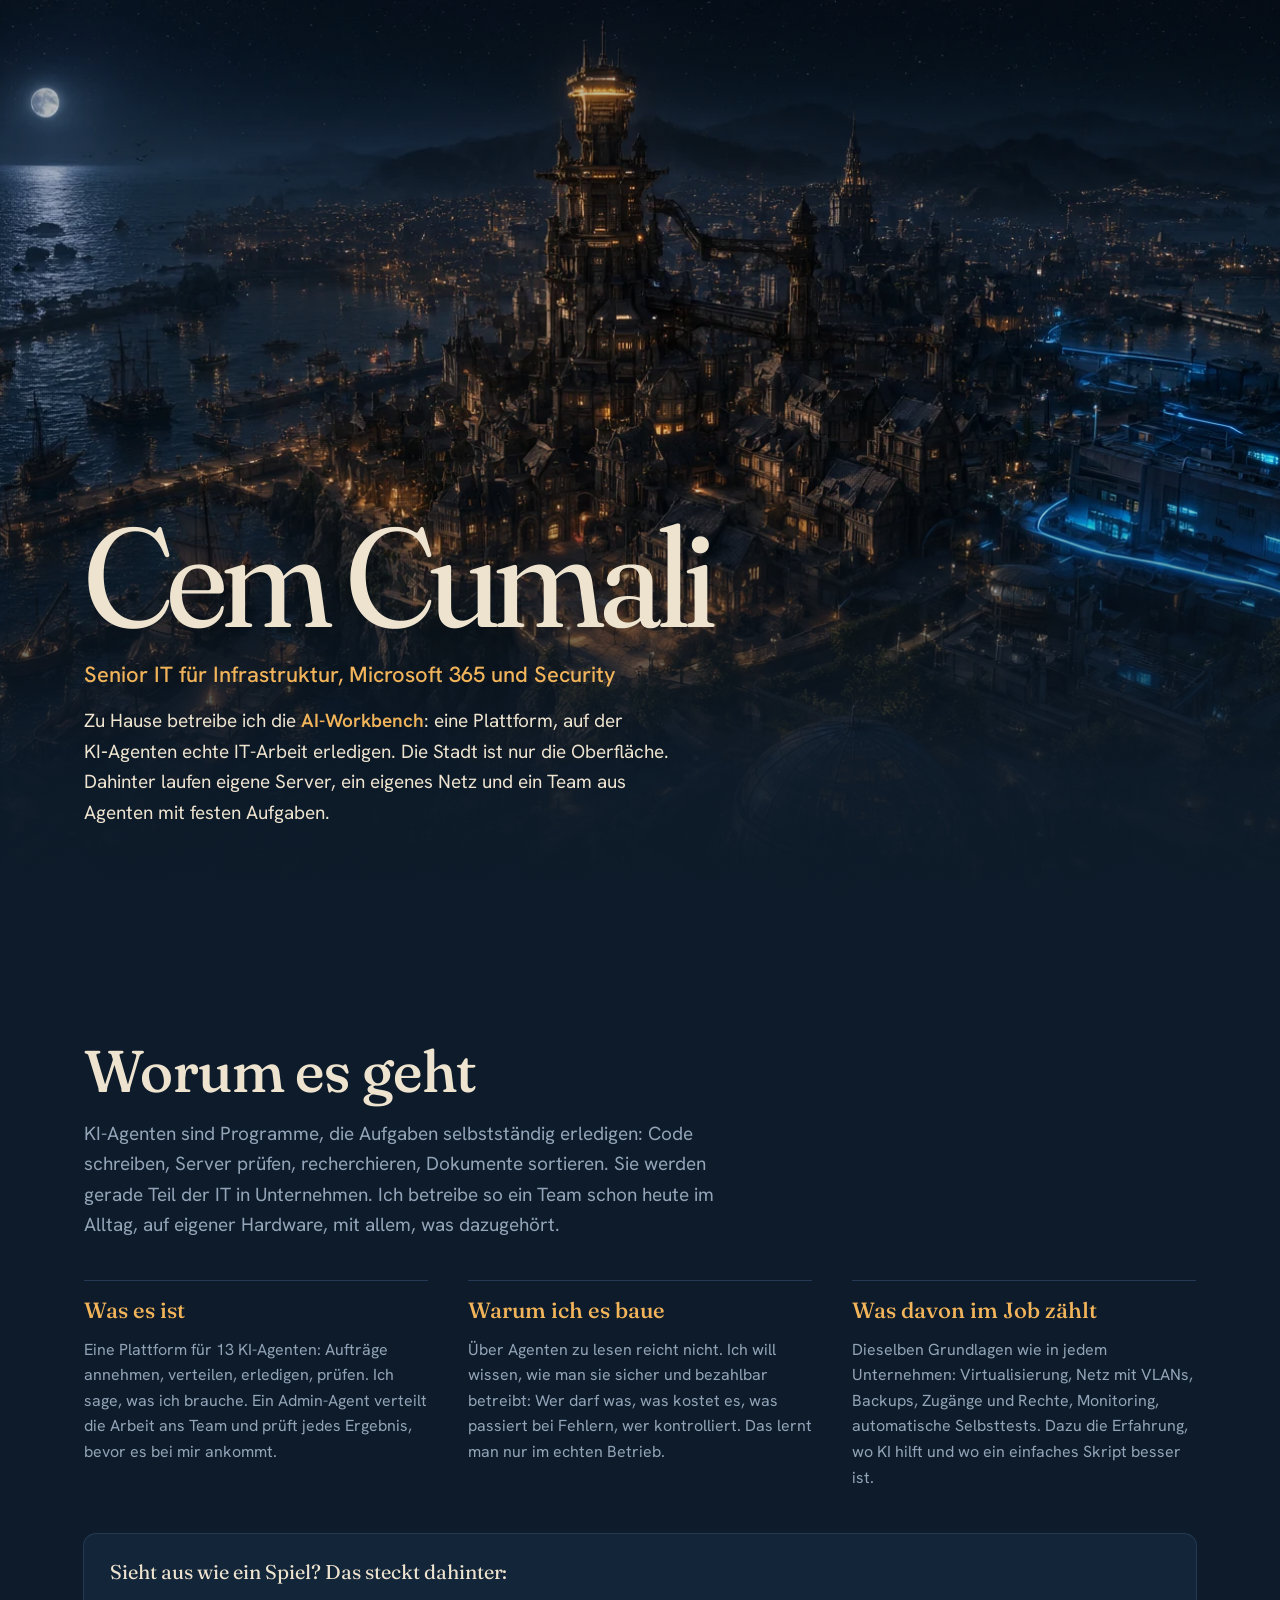
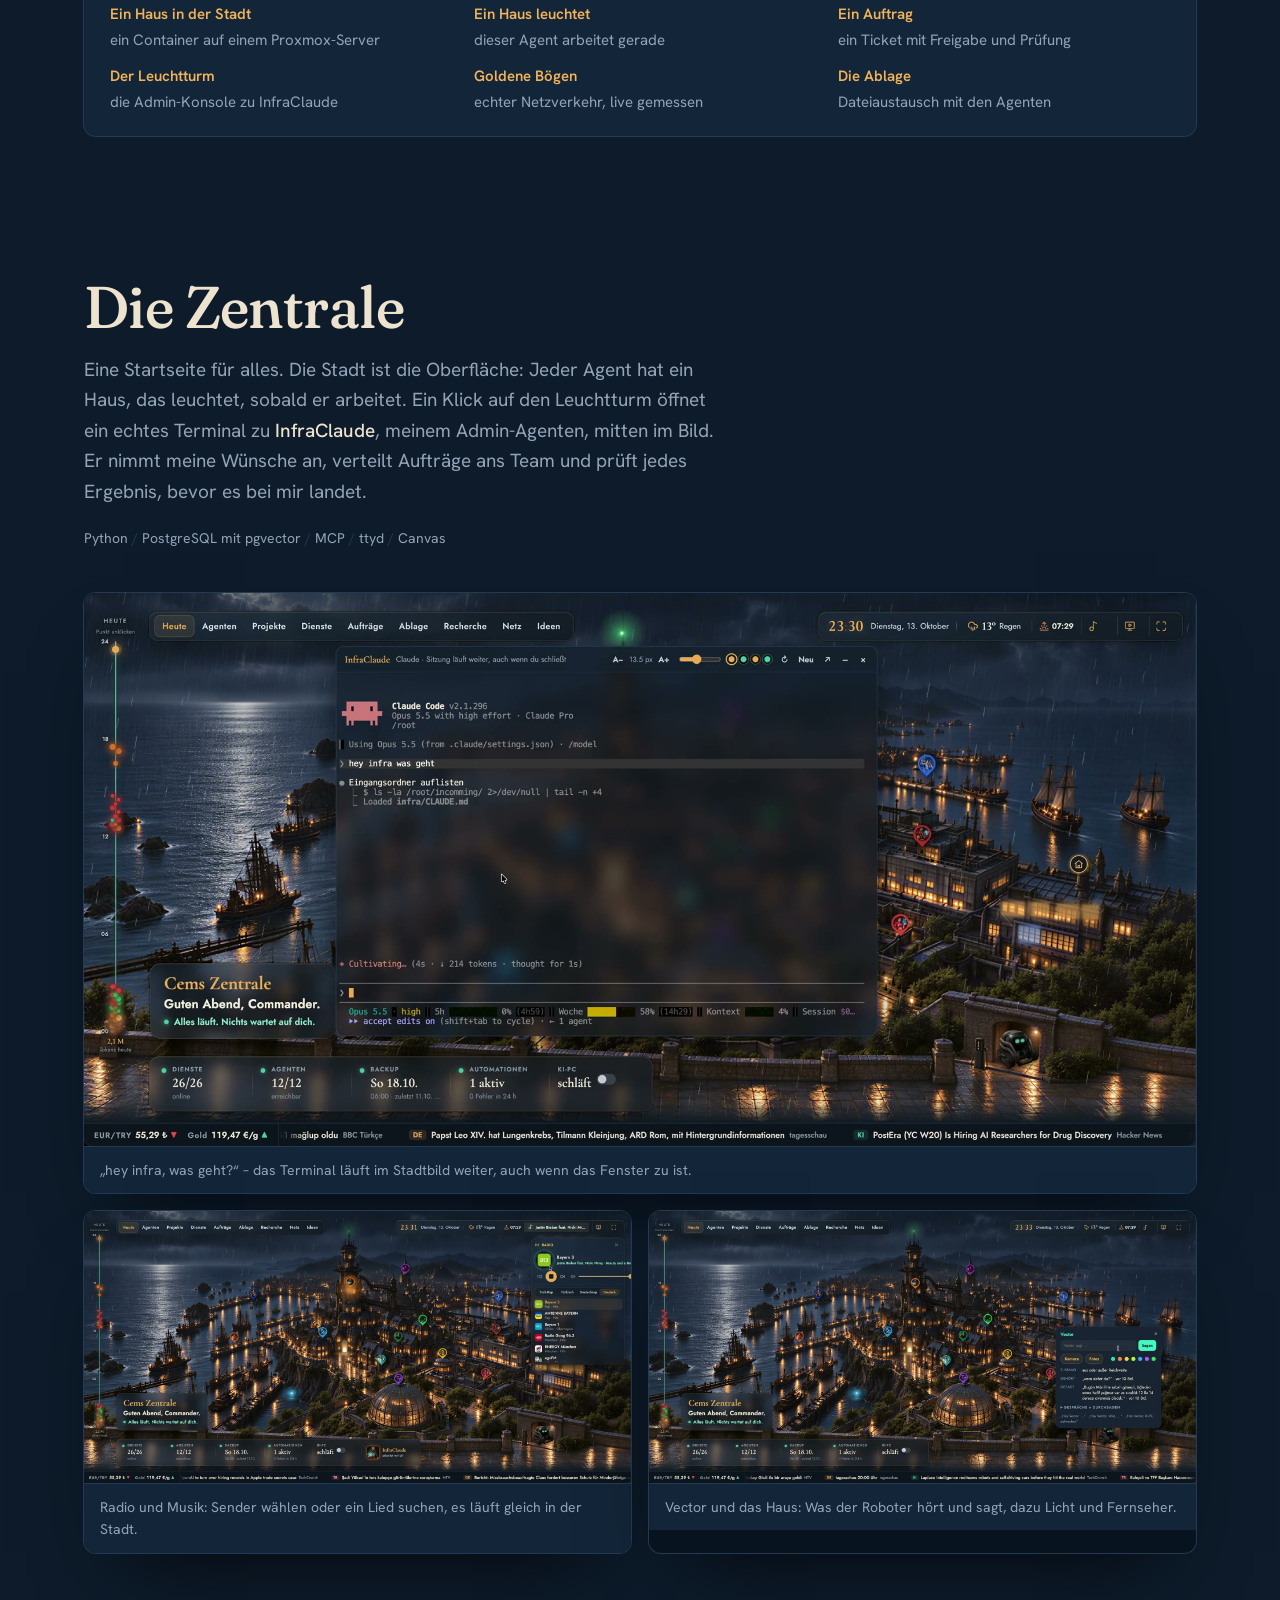
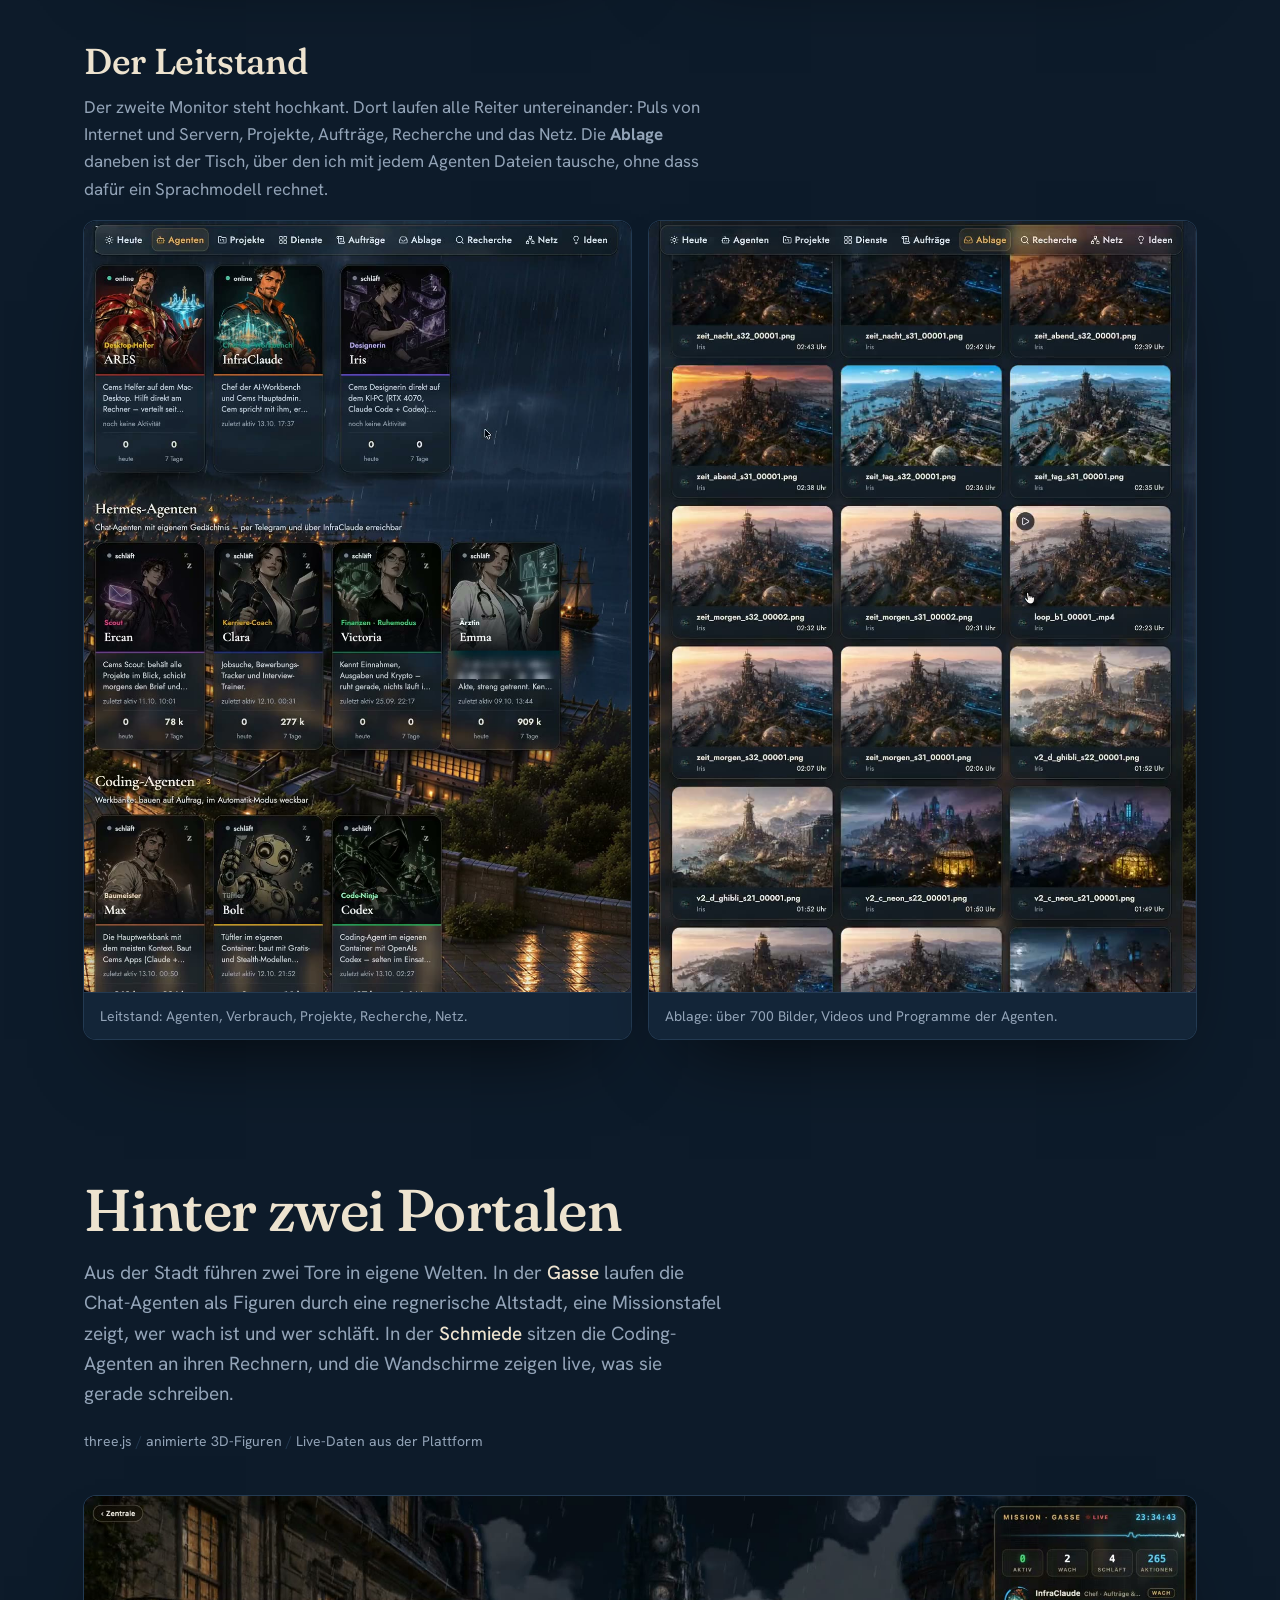
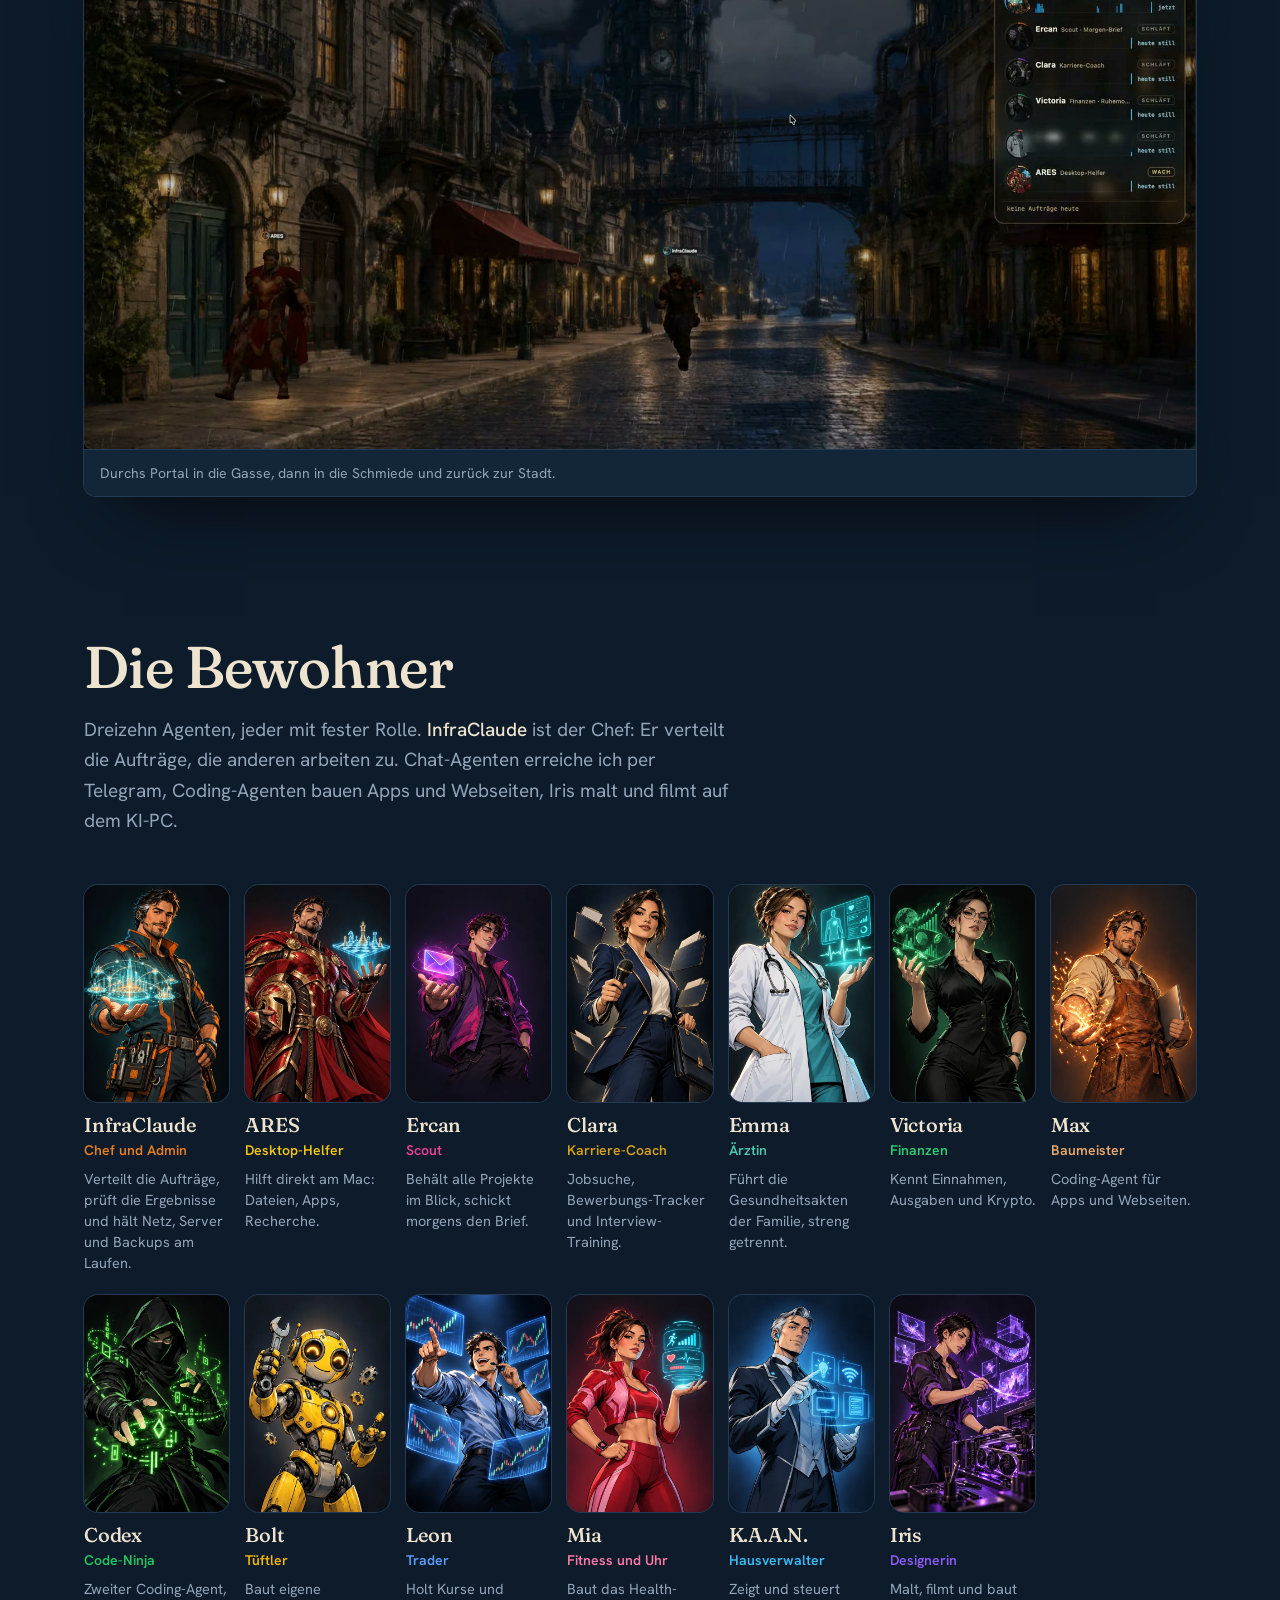
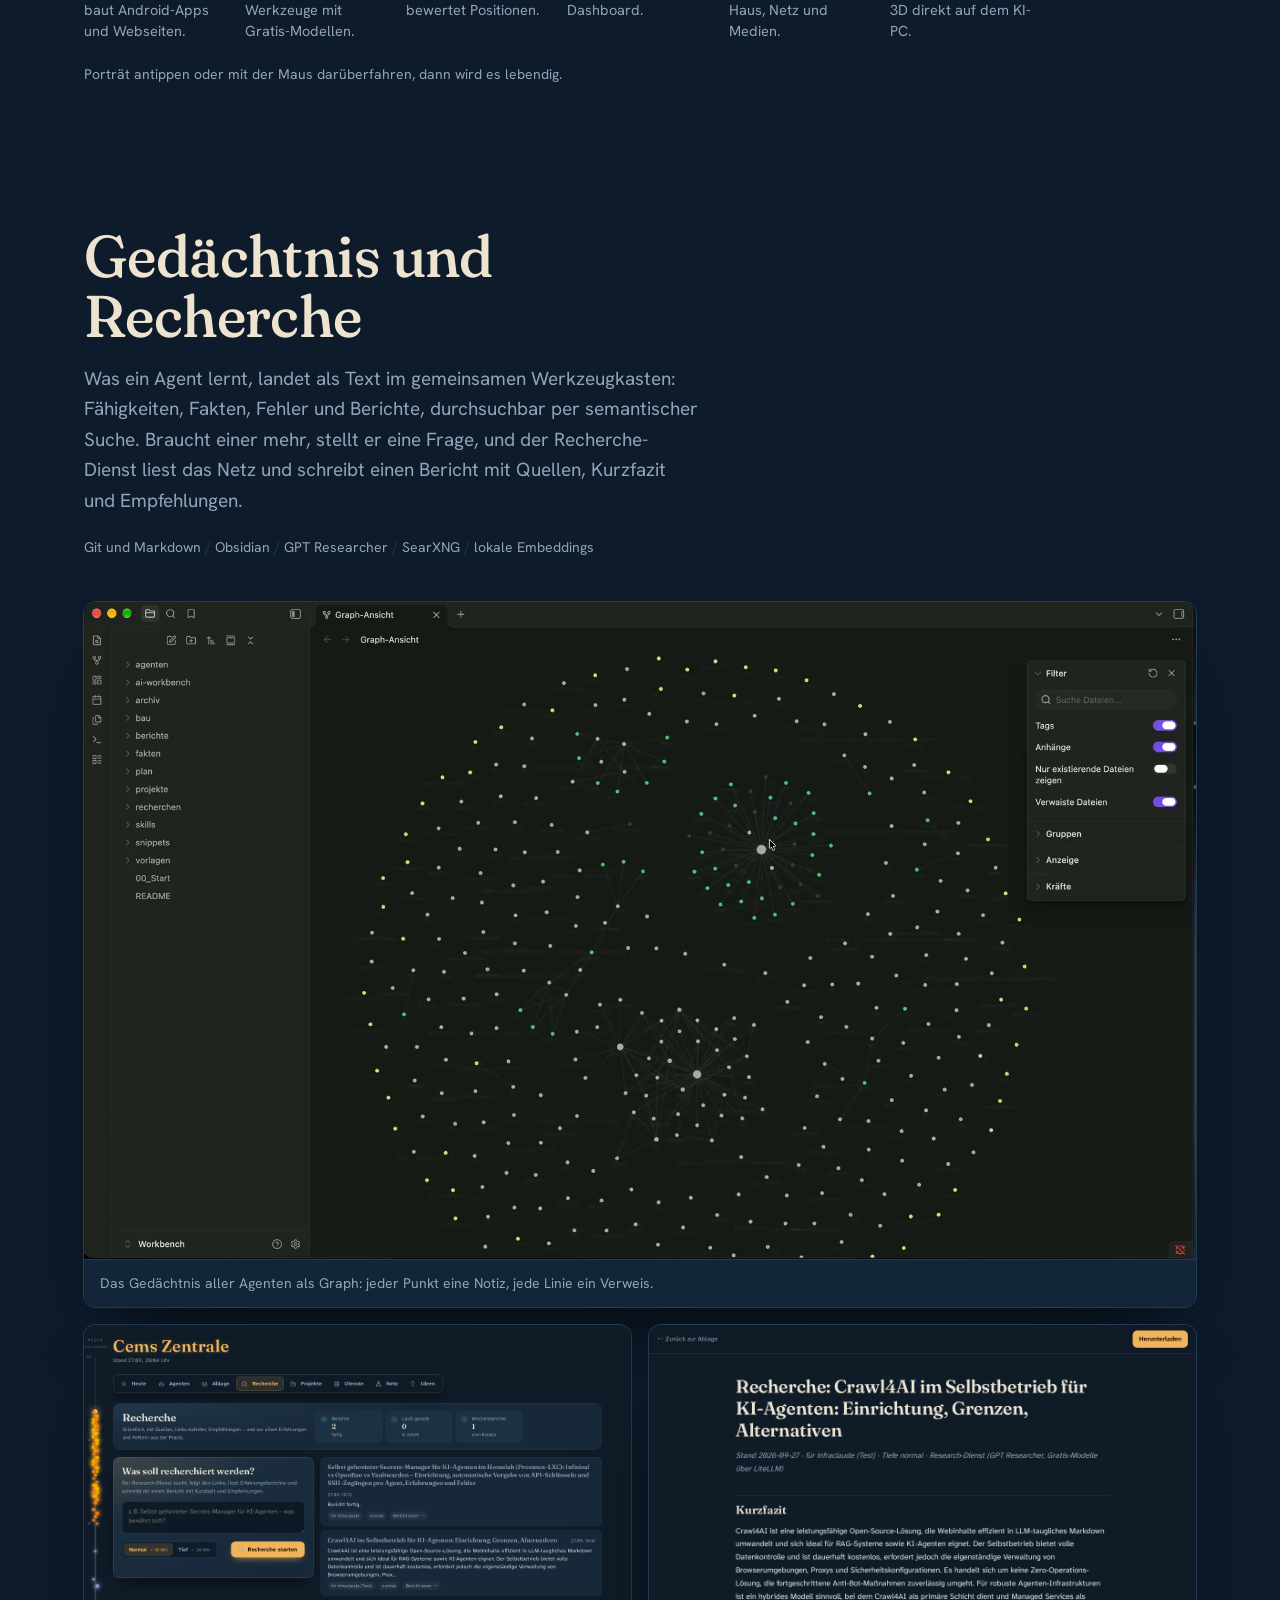
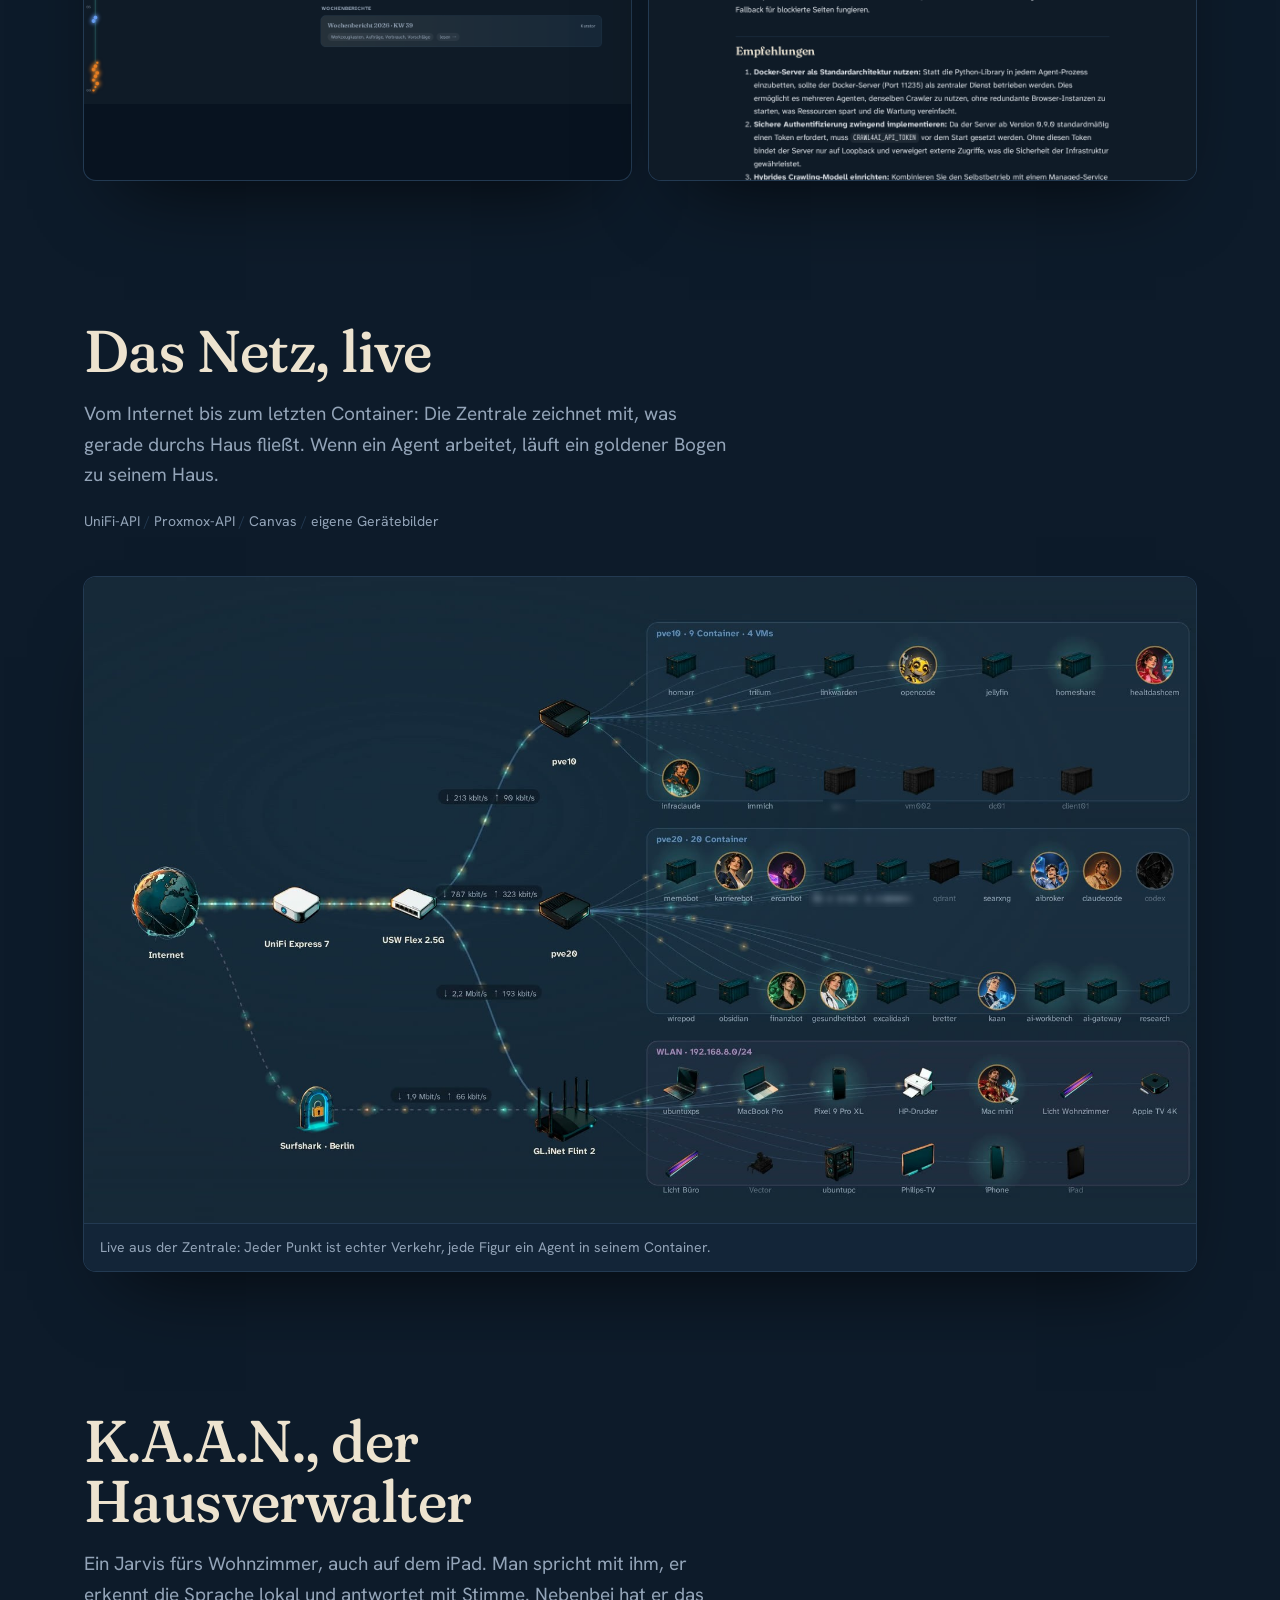
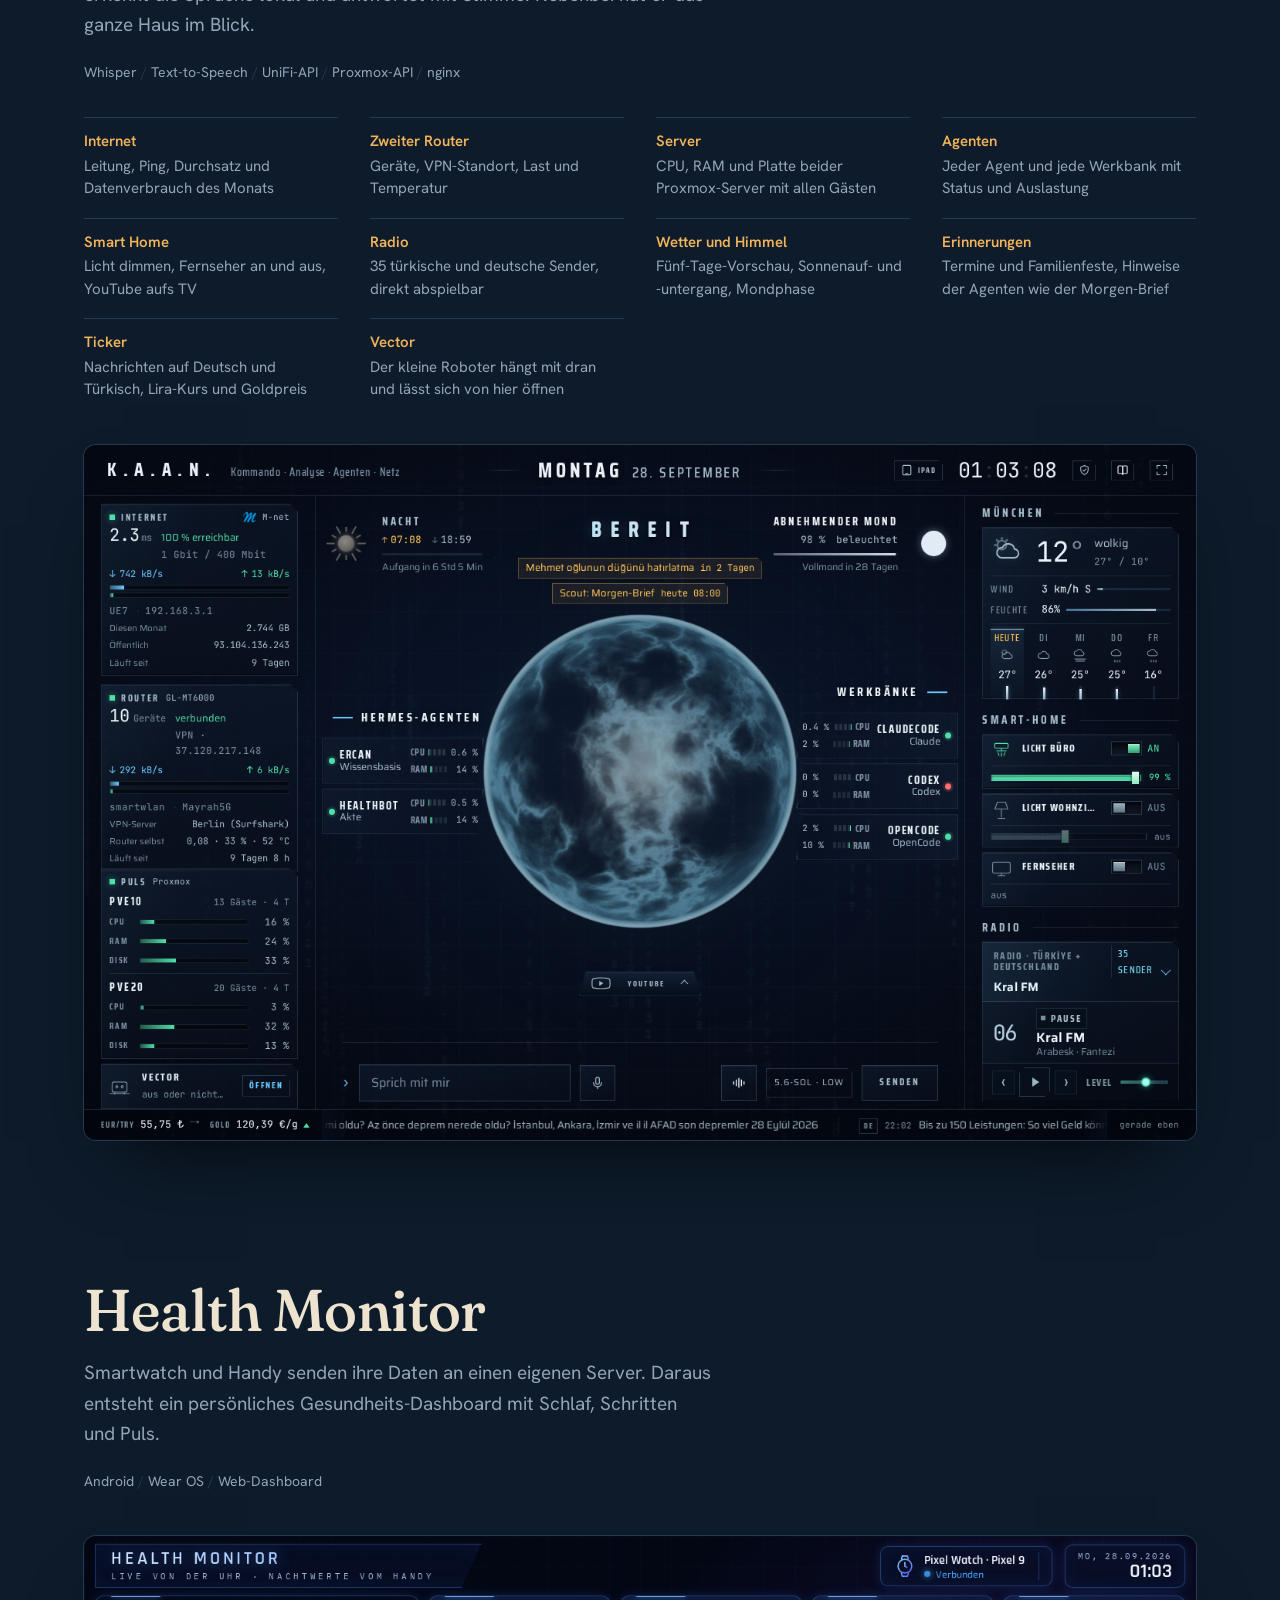
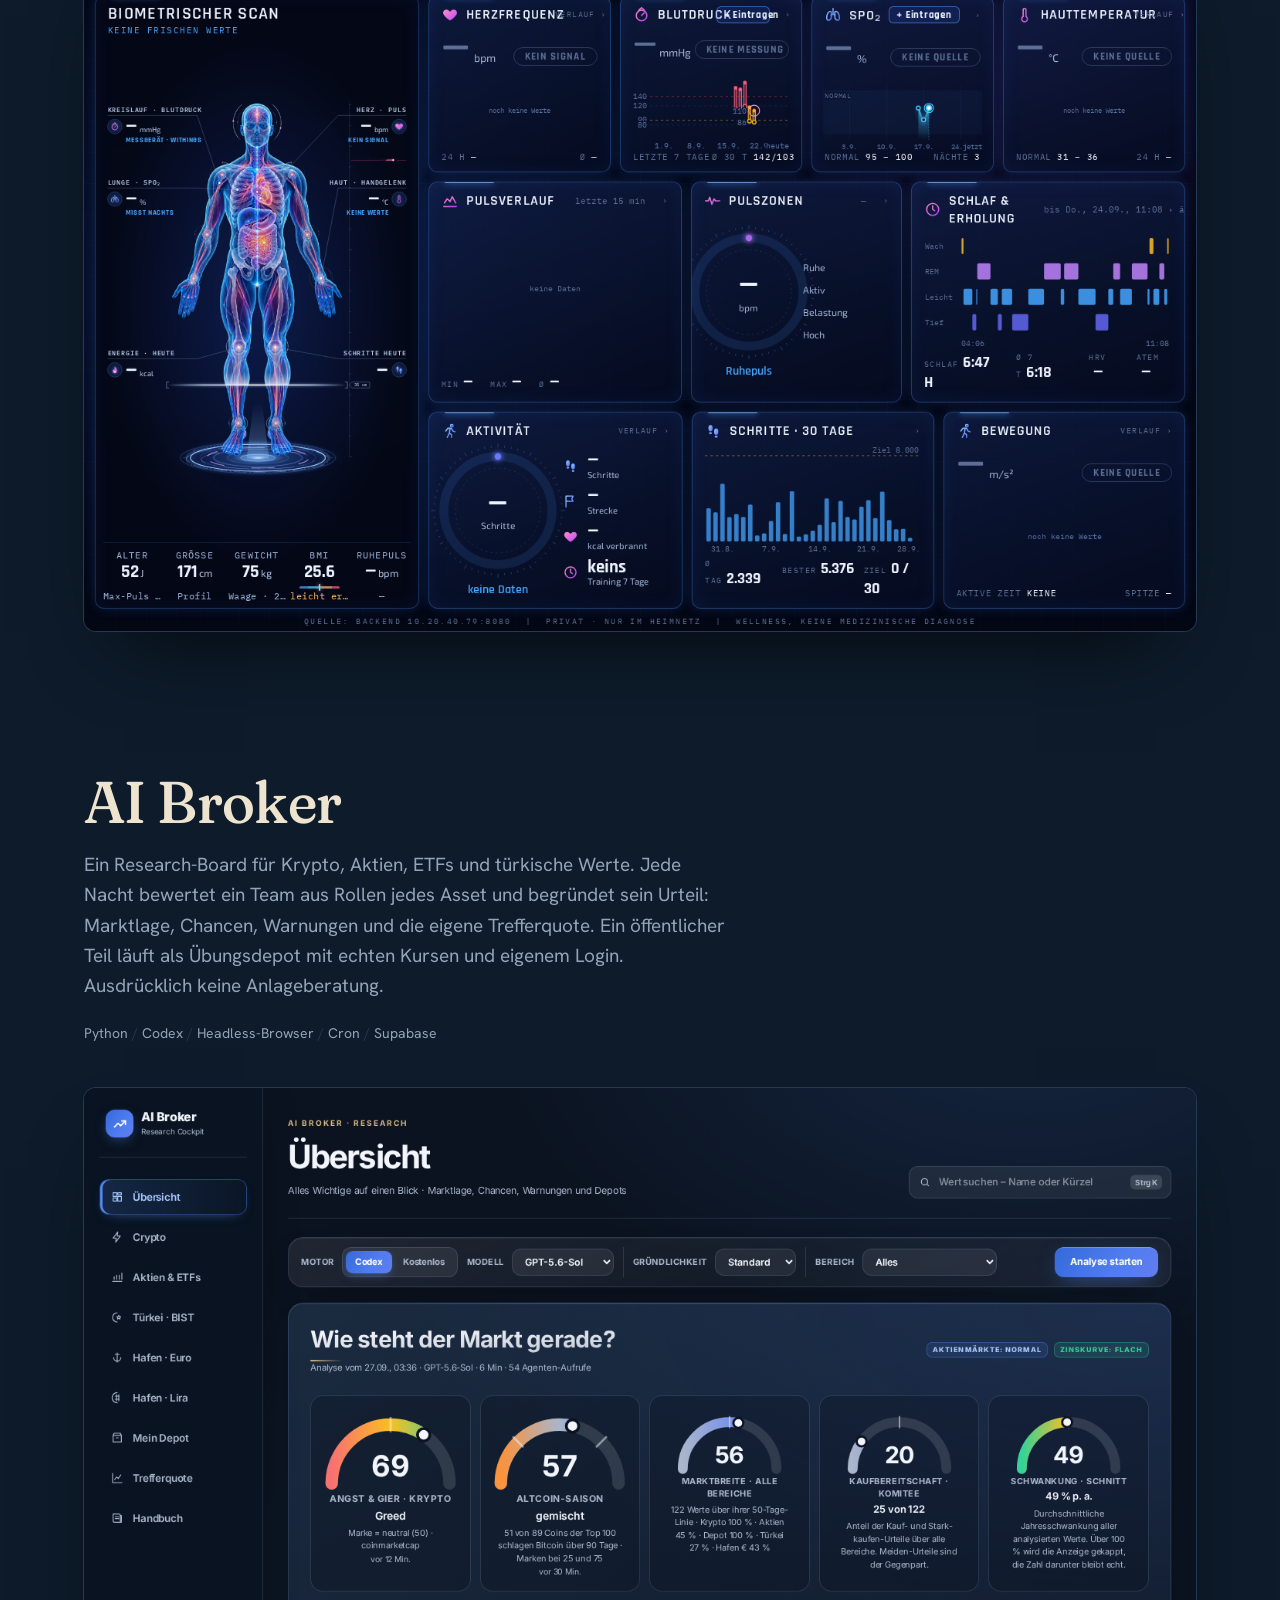
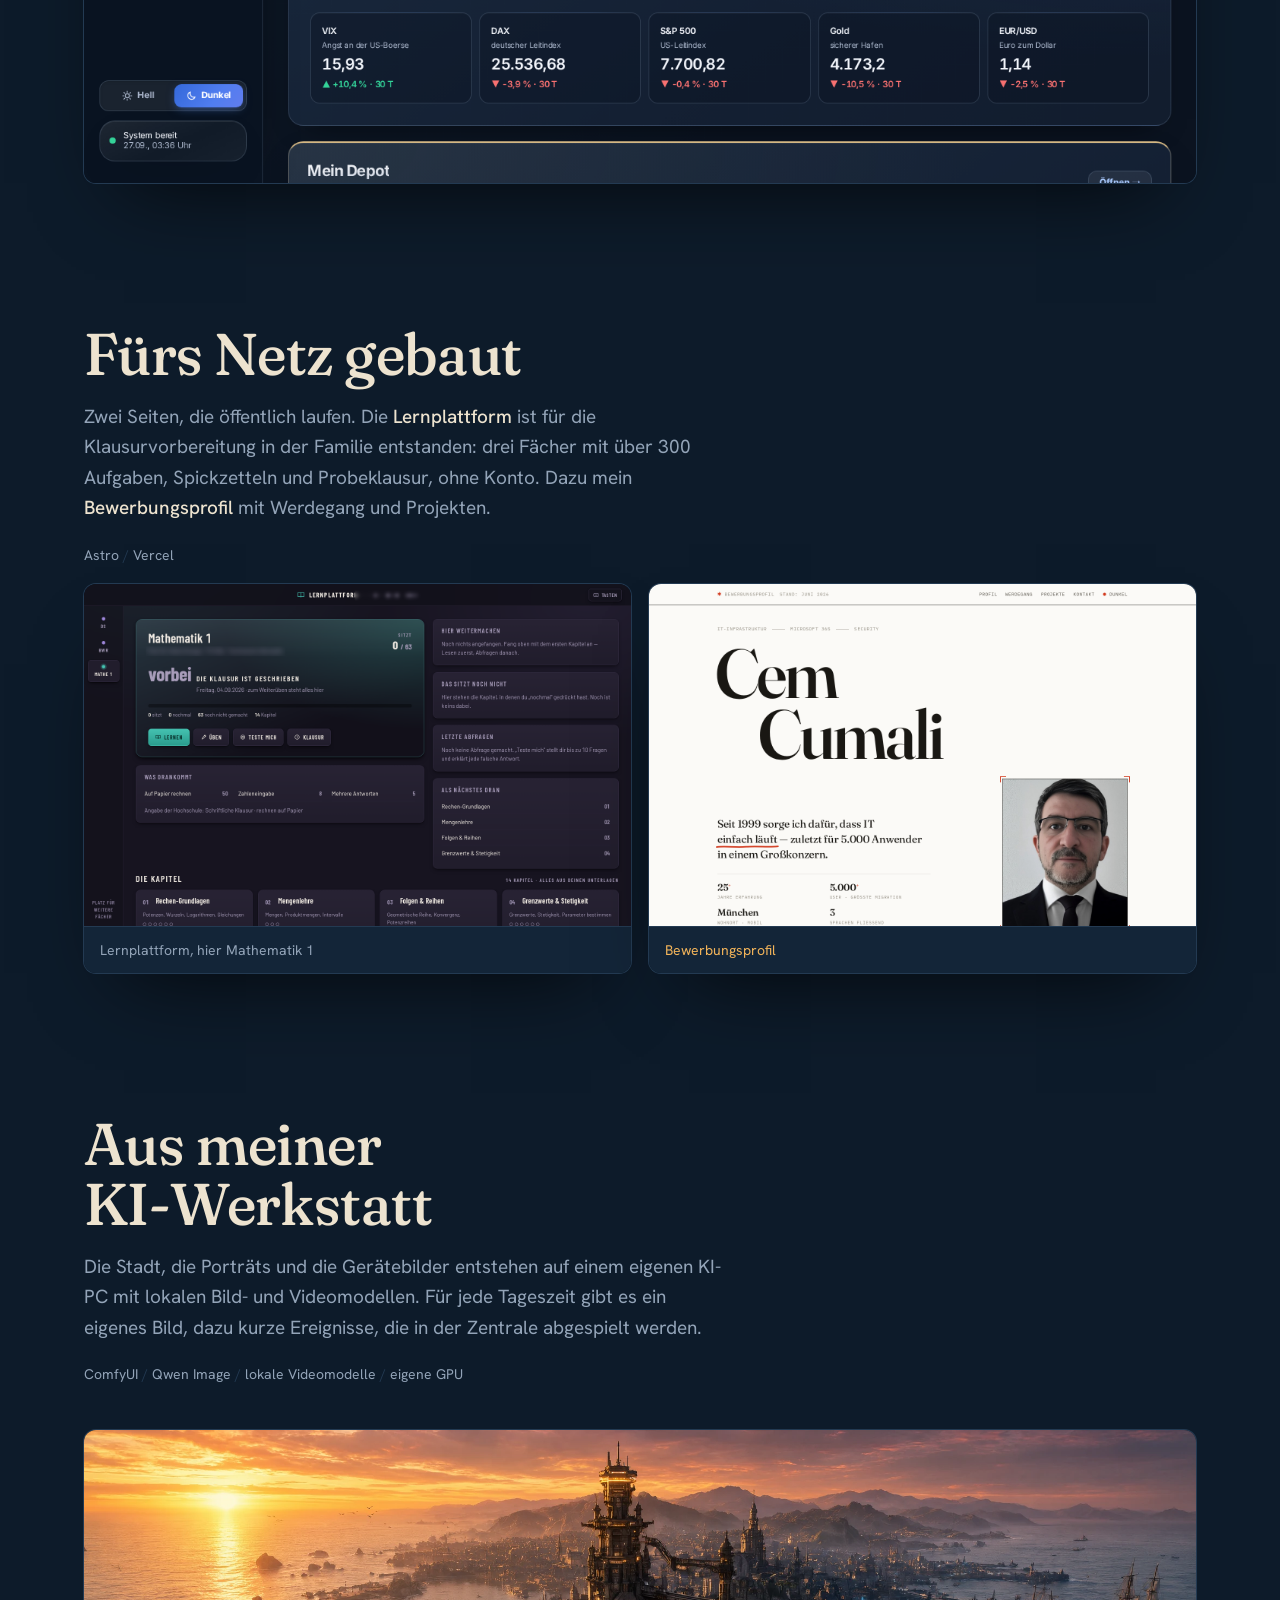
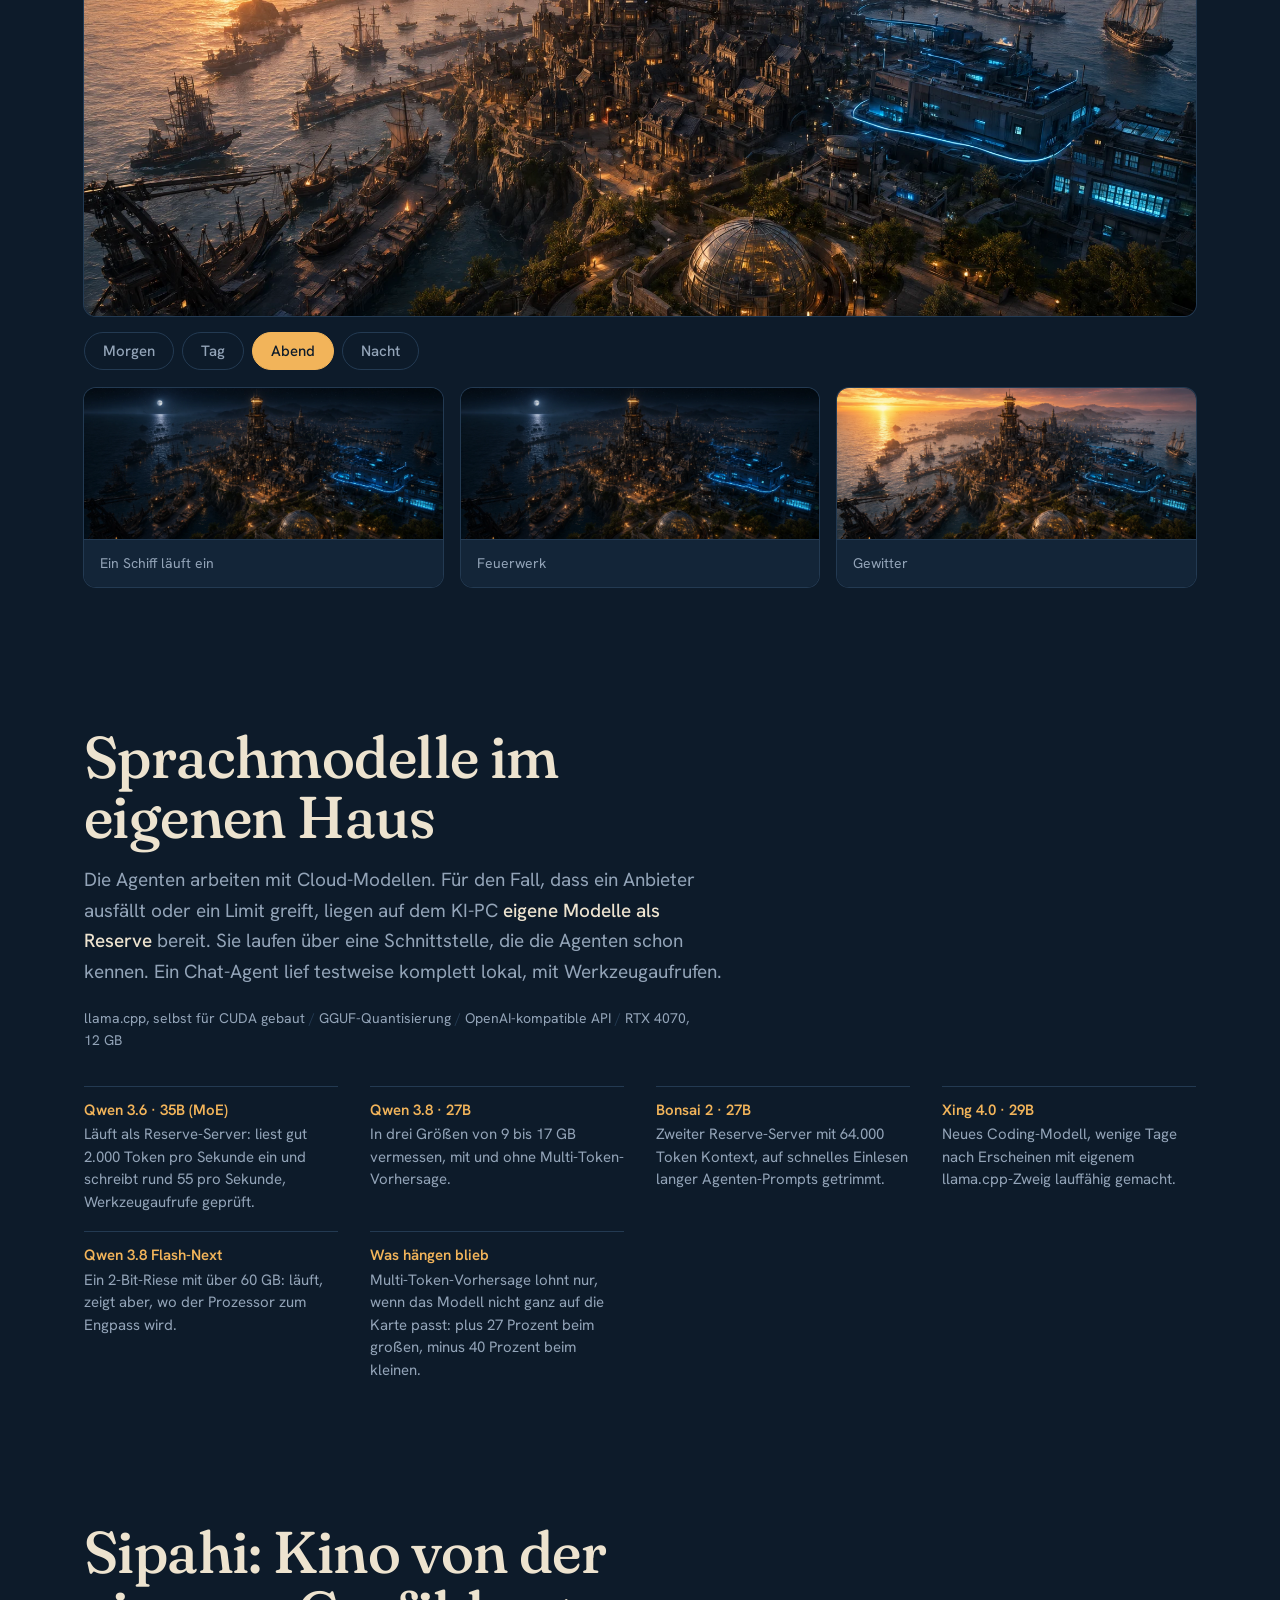
==== index.html @ 658c71d9 "Portfolio" ====
<!doctype html>
<html lang="de">
<head>
<meta charset="utf-8">
<meta name="viewport" content="width=device-width,initial-scale=1">
<title>Cem Cumali – Projekte</title>
<meta name="description" content="Cem Cumali, Senior IT: die AI-Workbench, eine selbst betriebene Plattform, auf der KI-Agenten echte IT-Arbeit erledigen.">
<link rel="preconnect" href="https://fonts.googleapis.com">
<link rel="preconnect" href="https://fonts.gstatic.com" crossorigin>
<link href="https://fonts.googleapis.com/css2?family=Fraunces:opsz,wght,SOFT@9..144,300..700,50&family=Hanken+Grotesk:wght@400;500;600&display=swap" rel="stylesheet">
<style>
:root{
  --nacht:#0d1b2a; --tief:#081320; --kai:#132538; --linie:#233a52;
  --laterne:#f2b45a; --meer:#4cc9b0; --pergament:#ede3cf; --nebel:#93a4b8;
  --serif:"Fraunces",Georgia,serif; --sans:"Hanken Grotesk",system-ui,sans-serif;
  --rand:clamp(16px,5vw,72px); --breit:1240px;
}
*{box-sizing:border-box}
html{scroll-behavior:smooth}
body{margin:0;background:var(--nacht);color:var(--pergament);font:400 17px/1.6 var(--sans);-webkit-font-smoothing:antialiased;overflow-x:hidden}
img,video{display:block;max-width:100%}
figure{margin:0}
a{color:inherit}
:focus-visible{outline:2px solid var(--laterne);outline-offset:3px;border-radius:4px}
h1,h2,h3{font-family:var(--serif);font-weight:500;font-variation-settings:"SOFT" 50;margin:0;letter-spacing:-.01em}
p{margin:0}

/* Hero: die Stadt bei Nacht – das eine laute Element */
.hero{position:relative;min-height:100svh;display:flex;align-items:flex-end;isolation:isolate;overflow:hidden}
.hero video,.hero .poster{position:absolute;inset:0;width:100%;height:100%;object-fit:cover;z-index:-2}
.hero::after{content:"";position:absolute;inset:0;z-index:-1;
  background:linear-gradient(180deg,rgba(8,19,32,.35) 0%,rgba(8,19,32,0) 30%,rgba(8,19,32,.15) 55%,rgba(13,27,42,.92) 86%,var(--nacht) 100%)}
.hero-text{width:100%;max-width:var(--breit);margin:0 auto;padding:0 var(--rand) clamp(40px,8vh,96px)}
.hero h1{font-size:clamp(56px,11vw,168px);line-height:.9;font-weight:400;letter-spacing:-.035em;
  opacity:0;transform:translateY(18px);animation:auf 1.4s .3s cubic-bezier(.2,.7,.2,1) forwards}
.hero .rolle{margin-top:18px;font-size:clamp(18px,2vw,22px);color:var(--laterne);font-weight:500;
  opacity:0;animation:auf 1.2s .9s forwards}
.hero .satz{margin-top:14px;max-width:31em;text-wrap:pretty;font-size:clamp(17px,1.6vw,19px);color:var(--pergament);opacity:0;animation:auf 1.2s 1.2s forwards}
@keyframes auf{to{opacity:1;transform:none}}

/* Kapitel */
main>section{max-width:var(--breit);margin:0 auto;padding:clamp(72px,11vw,150px) var(--rand) 0}
.kopf{max-width:38em}
.kopf h2{font-size:clamp(34px,4.6vw,60px);line-height:1.02}
.kopf p{margin-top:18px;text-wrap:pretty;color:var(--nebel);font-size:clamp(17px,1.5vw,19px)}
.kopf p strong{color:var(--pergament);font-weight:500}
.kopf .werkzeug{margin-top:20px;color:var(--nebel);font-size:14px}
.kopf .urheber{margin-top:16px;padding:12px 16px;border-left:2px solid var(--laterne);background:var(--kai);border-radius:0 8px 8px 0;font-size:15.5px;color:var(--pergament)}
.werkzeug span+span::before{content:" / ";color:var(--linie)}

/* Bewohner */
.bewohner{margin-top:48px;display:grid;grid-template-columns:repeat(7,1fr);gap:22px 16px;list-style:none;padding:0}
.bewohner li{position:relative}
.bewohner button{all:unset;cursor:pointer;display:block;width:100%;border-radius:14px;overflow:hidden;aspect-ratio:2/3;position:relative;background:var(--kai);
  box-shadow:0 0 0 1px var(--linie)}
.bewohner button:focus-visible{outline:2px solid var(--laterne);outline-offset:3px}
.bewohner img,.bewohner video{position:absolute;inset:0;width:100%;height:100%;object-fit:cover}
.bewohner video{opacity:0;transition:opacity .4s}
.bewohner li.spielt video{opacity:1}
.bewohner li.spielt button{box-shadow:0 0 0 1px var(--farbe),0 12px 40px -12px var(--farbe)}
.bewohner h3{margin-top:12px;font-size:20px;line-height:1.1}
.bewohner .t{font-size:14px;color:var(--farbe);font-weight:600;margin-top:3px}
.bewohner .r{font-size:14.5px;line-height:1.45;color:var(--nebel);margin-top:6px}
.kann{list-style:none;padding:0;margin:34px 0 0;display:grid;grid-template-columns:repeat(auto-fill,minmax(230px,1fr));gap:18px 32px}
.kann li{font-size:15px;line-height:1.5;color:var(--nebel);border-top:1px solid var(--linie);padding-top:12px}
.kann strong{display:block;color:var(--laterne);font-weight:600;margin-bottom:2px}
.hinweis{margin-top:22px;font-size:14px;color:var(--nebel)}
.hero .satz strong{color:var(--laterne);font-weight:600}
/* Worum es geht: Klartext für alle, die keine Agenten kennen */
.kann.worum{grid-template-columns:repeat(3,1fr);gap:18px 40px;margin-top:40px}
.kann.worum li{font-size:16px;line-height:1.6}
.kann.worum strong{font-family:var(--serif);font-weight:500;font-size:22px;margin-bottom:8px}
.legende{margin-top:44px;padding:22px 26px;border-radius:12px;background:var(--kai);box-shadow:0 0 0 1px var(--linie)}
.legende-titel{font-family:var(--serif);font-size:20px;margin-bottom:14px}
.legende dl{margin:0;display:grid;grid-template-columns:repeat(3,1fr);gap:12px 32px}
.legende dt{color:var(--laterne);font-weight:600;font-size:15px}
.legende dd{margin:2px 0 0;color:var(--nebel);font-size:15px}
@media (max-width:900px){.kann.worum,.legende dl{grid-template-columns:1fr}}

/* Bildschirme */
.schirm{margin-top:44px;border-radius:12px;overflow:hidden;background:var(--tief);
  box-shadow:0 0 0 1px var(--linie),0 40px 80px -40px rgba(0,0,0,.8)}
.schirm img{width:100%;height:auto}
.netzlive{width:100%;aspect-ratio:1920/1116;object-fit:cover}
.paar{margin-top:18px;display:grid;grid-template-columns:1fr 1fr;gap:18px}
.paar .schirm{margin-top:0}
.trio{grid-template-columns:repeat(3,1fr)}
.vier{grid-template-columns:repeat(4,1fr)}
.hoch{grid-template-columns:repeat(4,1fr);align-items:start}
.clip{width:100%;height:auto;background:#000}
#sipahi>.schirm+.schirm,#sipahi>.schirm+.paar,#sipahi>.paar+.paar,#zican>.paar+.schirm{margin-top:18px}
.paar>.schirm{margin-top:0}
figcaption a{color:var(--laterne);text-decoration:none}
figcaption{padding:12px 16px;font-size:14px;color:var(--nebel);border-top:1px solid var(--linie);background:var(--kai)}
.zoom{all:unset;cursor:zoom-in;display:block}

.hochpaar{grid-template-columns:1fr 1fr;align-items:start}
.unter{margin-top:clamp(56px,7vw,96px)}
.unter h3{font-size:clamp(26px,3vw,36px);line-height:1.1}
.unter p{margin-top:12px;max-width:38em;color:var(--nebel);text-wrap:pretty}
/* Werkstatt: Tageszeiten */
.zeiten{margin-top:44px}
.zeiten .bild{position:relative;aspect-ratio:2048/896;border-radius:12px;overflow:hidden;box-shadow:0 0 0 1px var(--linie)}
.zeiten .bild img{position:absolute;inset:0;width:100%;height:100%;object-fit:cover;opacity:0;transition:opacity .9s ease}
.zeiten .bild img.an{opacity:1}
.wahl{margin-top:16px;display:flex;gap:8px;flex-wrap:wrap}
.wahl button{font:500 15px var(--sans);color:var(--nebel);background:transparent;border:1px solid var(--linie);border-radius:999px;padding:8px 18px;cursor:pointer}
.wahl button[aria-pressed=true]{color:var(--nacht);background:var(--laterne);border-color:var(--laterne)}
.ereignisse{margin-top:18px;display:grid;grid-template-columns:repeat(3,1fr);gap:18px}
.ereignisse figure{margin:0;border-radius:12px;overflow:hidden;box-shadow:0 0 0 1px var(--linie);background:var(--tief)}
.ereignisse video{width:100%;aspect-ratio:1216/512;object-fit:cover}

/* Weitere Projekte */
.weitere{margin-top:44px;display:grid;grid-template-columns:repeat(auto-fill,minmax(270px,1fr));gap:0 40px}
.weitere div{padding:22px 0;border-top:1px solid var(--linie)}
.weitere h3{font-size:22px}
.weitere p{margin-top:6px;color:var(--nebel);font-size:15.5px}

/* Schluss */
footer{max-width:var(--breit);margin:clamp(90px,12vw,160px) auto 0;padding:0 var(--rand) 56px}
footer .ende{font-family:var(--serif);font-size:clamp(28px,3.6vw,46px);line-height:1.1;max-width:18em}
footer .ende+p{margin-top:18px;color:var(--nebel);max-width:36em}
footer nav{margin-top:28px;display:flex;gap:26px;flex-wrap:wrap}
footer nav a{color:var(--laterne);text-decoration:none;font-weight:500;border-bottom:1px solid rgba(242,180,90,.4);padding-bottom:2px}
footer nav a:hover{border-color:var(--laterne)}
footer small{display:block;margin-top:64px;color:var(--nebel);font-size:13px}

/* Großansicht */
dialog{border:0;padding:0;background:transparent;max-width:96vw;max-height:94vh}
dialog::backdrop{background:rgba(5,12,20,.9)}
dialog img{max-width:96vw;max-height:94vh;width:auto;border-radius:8px}

@media (max-width:1100px){.bewohner{grid-template-columns:repeat(4,1fr)}.trio,.vier,.hoch{grid-template-columns:1fr 1fr}}
@media (max-width:760px){
  .paar,.ereignisse{grid-template-columns:1fr}
  .hochpaar{grid-template-columns:1fr 1fr}
  .vier,.hoch{grid-template-columns:1fr 1fr}
  .bewohner{display:flex;overflow-x:auto;scroll-snap-type:x mandatory;gap:14px;margin-left:calc(-1*var(--rand));margin-right:calc(-1*var(--rand));padding:0 var(--rand) 8px}
  .bewohner li{flex:0 0 62%;scroll-snap-align:start}
}
@media (prefers-reduced-motion:reduce){
  *{animation:none!important;transition:none!important}
  .hero h1,.hero .rolle,.hero .satz{opacity:1;transform:none}
  html{scroll-behavior:auto}
}
</style>
</head>
<body>

<header class="hero">
  <img class="poster" src="medien/stadt/nacht.webp" alt="">
  <video autoplay muted loop playsinline poster="medien/stadt/nacht.webp" aria-hidden="true">
    <source src="medien/stadt/loop_nacht.mp4" type="video/mp4">
  </video>
  <div class="hero-text">
    <h1>Cem Cumali</h1>
    <p class="rolle">Senior IT für Infrastruktur, Microsoft 365 und Security</p>
    <p class="satz">Zu Hause betreibe ich die <strong>AI-Workbench</strong>: eine Plattform, auf der KI&#8209;Agenten echte IT-Arbeit erledigen. Die Stadt ist nur die Oberfläche. Dahinter laufen eigene Server, ein eigenes Netz und ein Team aus Agenten mit festen Aufgaben.</p>
  </div>
</header>

<main>

<section id="worum">
  <div class="kopf">
    <h2>Worum es geht</h2>
    <p>KI-Agenten sind Programme, die Aufgaben selbstständig erledigen: Code schreiben, Server prüfen, recherchieren, Dokumente sortieren. Sie werden gerade Teil der IT in Unternehmen. Ich betreibe so ein Team schon heute im Alltag, auf eigener Hardware, mit allem, was dazugehört.</p>
  </div>
  <ul class="kann worum">
    <li><strong>Was es ist</strong>Eine Plattform für 13 KI-Agenten: Aufträge annehmen, verteilen, erledigen, prüfen. Ich sage, was ich brauche. Ein Admin-Agent verteilt die Arbeit ans Team und prüft jedes Ergebnis, bevor es bei mir ankommt.</li>
    <li><strong>Warum ich es baue</strong>Über Agenten zu lesen reicht nicht. Ich will wissen, wie man sie sicher und bezahlbar betreibt: Wer darf was, was kostet es, was passiert bei Fehlern, wer kontrolliert. Das lernt man nur im echten Betrieb.</li>
    <li><strong>Was davon im Job zählt</strong>Dieselben Grundlagen wie in jedem Unternehmen: Virtualisierung, Netz mit VLANs, Backups, Zugänge und Rechte, Monitoring, automatische Selbsttests. Dazu die Erfahrung, wo KI hilft und wo ein einfaches Skript besser ist.</li>
  </ul>
  <div class="legende">
    <p class="legende-titel">Sieht aus wie ein Spiel? Das steckt dahinter:</p>
    <dl>
      <div><dt>Ein Haus in der Stadt</dt><dd>ein Container auf einem Proxmox-Server</dd></div>
      <div><dt>Ein Haus leuchtet</dt><dd>dieser Agent arbeitet gerade</dd></div>
      <div><dt>Ein Auftrag</dt><dd>ein Ticket mit Freigabe und Prüfung</dd></div>
      <div><dt>Der Leuchtturm</dt><dd>die Admin-Konsole zu InfraClaude</dd></div>
      <div><dt>Goldene Bögen</dt><dd>echter Netzverkehr, live gemessen</dd></div>
      <div><dt>Die Ablage</dt><dd>Dateiaustausch mit den Agenten</dd></div>
    </dl>
  </div>
</section>

<section id="zentrale">
  <div class="kopf">
    <h2>Die Zentrale</h2>
    <p>Eine Startseite für alles. Die Stadt ist die Oberfläche: Jeder Agent hat ein Haus, das leuchtet, sobald er arbeitet. Ein Klick auf den Leuchtturm öffnet ein echtes Terminal zu <strong>InfraClaude</strong>, meinem Admin-Agenten, mitten im Bild. Er nimmt meine Wünsche an, verteilt Aufträge ans Team und prüft jedes Ergebnis, bevor es bei mir landet.</p>
    <p class="werkzeug"><span>Python</span><span>PostgreSQL mit pgvector</span><span>MCP</span><span>ttyd</span><span>Canvas</span></p>
  </div>
  <figure class="schirm"><video class="clip" muted loop playsinline preload="none" data-auto poster="medien/zentrale/stadt_infraclaude.jpg" aria-label="Die Zentrale bei Nacht: ein Klick auf den Leuchtturm öffnet das Terminal von InfraClaude"><source src="medien/zentrale/stadt_infraclaude.mp4" type="video/mp4"></video>
    <figcaption>„hey infra, was geht?“ – das Terminal läuft im Stadtbild weiter, auch wenn das Fenster zu ist.</figcaption></figure>
  <div class="paar">
    <figure class="schirm"><video class="clip" muted loop playsinline preload="none" data-auto poster="medien/zentrale/stadt_musik.jpg" aria-label="Radio und Musik direkt in der Zentrale"><source src="medien/zentrale/stadt_musik.mp4" type="video/mp4"></video>
      <figcaption>Radio und Musik: Sender wählen oder ein Lied suchen, es läuft gleich in der Stadt.</figcaption></figure>
    <figure class="schirm"><video class="clip" muted loop playsinline preload="none" data-auto poster="medien/zentrale/stadt_vector_haus.jpg" aria-label="Vector-Fenster und Lichtsteuerung"><source src="medien/zentrale/stadt_vector_haus.mp4" type="video/mp4"></video>
      <figcaption>Vector und das Haus: Was der Roboter hört und sagt, dazu Licht und Fernseher.</figcaption></figure>
  </div>
  <div class="unter">
    <h3>Der Leitstand</h3>
    <p>Der zweite Monitor steht hochkant. Dort laufen alle Reiter untereinander: Puls von Internet und Servern, Projekte, Aufträge, Recherche und das Netz. Die <strong>Ablage</strong> daneben ist der Tisch, über den ich mit jedem Agenten Dateien tausche, ohne dass dafür ein Sprachmodell rechnet.</p>
  </div>
  <div class="paar hochpaar">
    <figure class="schirm"><video class="clip" muted loop playsinline preload="none" data-auto poster="medien/zentrale/leitstand.jpg" aria-label="Leitstand im Hochformat: Agenten, Projekte, Recherche und Netz"><source src="medien/zentrale/leitstand.mp4" type="video/mp4"></video>
      <figcaption>Leitstand: Agenten, Verbrauch, Projekte, Recherche, Netz.</figcaption></figure>
    <figure class="schirm"><video class="clip" muted loop playsinline preload="none" data-auto poster="medien/zentrale/ablage.jpg" aria-label="Ablage mit Bildern, Videos und Programmen der Agenten"><source src="medien/zentrale/ablage.mp4" type="video/mp4"></video>
      <figcaption>Ablage: über 700 Bilder, Videos und Programme der Agenten.</figcaption></figure>
  </div>
</section>

<section id="portale">
  <div class="kopf">
    <h2>Hinter zwei Portalen</h2>
    <p>Aus der Stadt führen zwei Tore in eigene Welten. In der <strong>Gasse</strong> laufen die Chat-Agenten als Figuren durch eine regnerische Altstadt, eine Missionstafel zeigt, wer wach ist und wer schläft. In der <strong>Schmiede</strong> sitzen die Coding-Agenten an ihren Rechnern, und die Wandschirme zeigen live, was sie gerade schreiben.</p>
    <p class="werkzeug"><span>three.js</span><span>animierte 3D-Figuren</span><span>Live-Daten aus der Plattform</span></p>
  </div>
  <figure class="schirm"><video class="clip" muted loop playsinline preload="none" data-auto poster="medien/zentrale/portale.jpg" aria-label="Rundgang durch Gasse und Schmiede"><source src="medien/zentrale/portale.mp4" type="video/mp4"></video>
    <figcaption>Durchs Portal in die Gasse, dann in die Schmiede und zurück zur Stadt.</figcaption></figure>
</section>

<section id="bewohner">
  <div class="kopf">
    <h2>Die Bewohner</h2>
    <p>Dreizehn Agenten, jeder mit fester Rolle. <strong>InfraClaude</strong> ist der Chef: Er verteilt die Aufträge, die anderen arbeiten zu. Chat-Agenten erreiche ich per Telegram, Coding-Agenten bauen Apps und Webseiten, Iris malt und filmt auf dem KI-PC.</p>
  </div>
  <ul class="bewohner" id="liste"></ul>
  <p class="hinweis">Porträt antippen oder mit der Maus darüberfahren, dann wird es lebendig.</p>
</section>

<section id="recherche">
  <div class="kopf">
    <h2>Gedächtnis und Recherche</h2>
    <p>Was ein Agent lernt, landet als Text im gemeinsamen Werkzeugkasten: Fähigkeiten, Fakten, Fehler und Berichte, durchsuchbar per semantischer Suche. Braucht einer mehr, stellt er eine Frage, und der Recherche-Dienst liest das Netz und schreibt einen Bericht mit Quellen, Kurzfazit und Empfehlungen.</p>
    <p class="werkzeug"><span>Git und Markdown</span><span>Obsidian</span><span>GPT Researcher</span><span>SearXNG</span><span>lokale Embeddings</span></p>
  </div>
  <figure class="schirm"><video class="clip" muted loop playsinline preload="none" data-auto poster="medien/zentrale/wissen.jpg" aria-label="Wissensgraph aller Agenten in Obsidian"><source src="medien/zentrale/wissen.mp4" type="video/mp4"></video>
    <figcaption>Das Gedächtnis aller Agenten als Graph: jeder Punkt eine Notiz, jede Linie ein Verweis.</figcaption></figure>
  <div class="paar">
    <figure class="schirm"><button class="zoom" aria-label="Groß anzeigen"><img src="medien/shots/z27c-t-recherche.png" alt="Reiter Recherche mit Eingabefeld und fertigen Berichten" loading="lazy" width="1440" height="1000"></button></figure>
    <figure class="schirm"><button class="zoom" aria-label="Groß anzeigen"><img src="medien/shots/z27c-bericht.png" alt="Fertiger Recherche-Bericht mit Kurzfazit und Empfehlungen" loading="lazy" width="1200" height="1000"></button></figure>
  </div>
</section>

<section id="netz">
  <div class="kopf">
    <h2>Das Netz, live</h2>
    <p>Vom Internet bis zum letzten Container: Die Zentrale zeichnet mit, was gerade durchs Haus fließt. Wenn ein Agent arbeitet, läuft ein goldener Bogen zu seinem Haus.</p>
    <p class="werkzeug"><span>UniFi-API</span><span>Proxmox-API</span><span>Canvas</span><span>eigene Gerätebilder</span></p>
  </div>
  <figure class="schirm"><video class="netzlive" muted loop playsinline preload="none" poster="medien/shots/netz_live.jpg" data-auto aria-label="Live-Netzansicht: Datenströme vom Internet über Router und Switch zu zwei Proxmox-Servern, ihren Containern und dem WLAN"><source src="medien/shots/netz_live.mp4" type="video/mp4"></video>
    <figcaption>Live aus der Zentrale: Jeder Punkt ist echter Verkehr, jede Figur ein Agent in seinem Container.</figcaption></figure>
</section>

<section id="kaan">
  <div class="kopf">
    <h2>K.A.A.N., der Hausverwalter</h2>
    <p>Ein Jarvis fürs Wohnzimmer, auch auf dem iPad. Man spricht mit ihm, er erkennt die Sprache lokal und antwortet mit Stimme. Nebenbei hat er das ganze Haus im Blick.</p>
    <p class="werkzeug"><span>Whisper</span><span>Text-to-Speech</span><span>UniFi-API</span><span>Proxmox-API</span><span>nginx</span></p>
  </div>
  <ul class="kann">
    <li><strong>Internet</strong>Leitung, Ping, Durchsatz und Datenverbrauch des Monats</li>
    <li><strong>Zweiter Router</strong>Geräte, VPN-Standort, Last und Temperatur</li>
    <li><strong>Server</strong>CPU, RAM und Platte beider Proxmox-Server mit allen Gästen</li>
    <li><strong>Agenten</strong>Jeder Agent und jede Werkbank mit Status und Auslastung</li>
    <li><strong>Smart Home</strong>Licht dimmen, Fernseher an und aus, YouTube aufs TV</li>
    <li><strong>Radio</strong>35 türkische und deutsche Sender, direkt abspielbar</li>
    <li><strong>Wetter und Himmel</strong>Fünf-Tage-Vorschau, Sonnenauf- und -untergang, Mondphase</li>
    <li><strong>Erinnerungen</strong>Termine und Familienfeste, Hinweise der Agenten wie der Morgen-Brief</li>
    <li><strong>Ticker</strong>Nachrichten auf Deutsch und Türkisch, Lira-Kurs und Goldpreis</li>
    <li><strong>Vector</strong>Der kleine Roboter hängt mit dran und lässt sich von hier öffnen</li>
  </ul>
  <figure class="schirm"><button class="zoom" aria-label="Groß anzeigen"><img src="medien/shots/kaan.png" alt="K.A.A.N.-Oberfläche mit Netzwerk, Proxmox-Auslastung, Wetter, Smart Home und Radio" loading="lazy" width="1440" height="900"></button></figure>
</section>

<section id="health">
  <div class="kopf">
    <h2>Health Monitor</h2>
    <p>Smartwatch und Handy senden ihre Daten an einen eigenen Server. Daraus entsteht ein persönliches Gesundheits-Dashboard mit Schlaf, Schritten und Puls.</p>
    <p class="werkzeug"><span>Android</span><span>Wear OS</span><span>Web-Dashboard</span></p>
  </div>
  <figure class="schirm"><button class="zoom" aria-label="Groß anzeigen"><img src="medien/shots/health.png" alt="Health Monitor mit Körpermodell, Schlafphasen und Schritten der letzten 30 Tage" loading="lazy" width="1440" height="900"></button></figure>
</section>

<section id="aibroker">
  <div class="kopf">
    <h2>AI Broker</h2>
    <p>Ein Research-Board für Krypto, Aktien, ETFs und türkische Werte. Jede Nacht bewertet ein Team aus Rollen jedes Asset und begründet sein Urteil: Marktlage, Chancen, Warnungen und die eigene Trefferquote. Ein öffentlicher Teil läuft als Übungsdepot mit echten Kursen und eigenem Login. Ausdrücklich keine Anlageberatung.</p>
    <p class="werkzeug"><span>Python</span><span>Codex</span><span>Headless-Browser</span><span>Cron</span><span>Supabase</span></p>
  </div>
  <figure class="schirm"><button class="zoom" aria-label="Groß anzeigen"><img src="medien/shots/aibroker-dunkel.png" alt="AI-Broker-Übersicht mit Angst-und-Gier-Index, Altcoin-Saison, Marktbreite und Leitindizes" loading="lazy" width="1440" height="900"></button></figure>
</section>

<section id="web">
  <div class="kopf">
    <h2>Fürs Netz gebaut</h2>
    <p>Zwei Seiten, die öffentlich laufen. Die <strong>Lernplattform</strong> ist für die Klausurvorbereitung in der Familie entstanden: drei Fächer mit über 300 Aufgaben, Spickzetteln und Probeklausur, ohne Konto. Dazu mein <strong>Bewerbungsprofil</strong> mit Werdegang und Projekten.</p>
    <p class="werkzeug"><span>Astro</span><span>Vercel</span></p>
  </div>
  <div class="paar">
    <figure class="schirm"><button class="zoom" aria-label="Groß anzeigen"><img src="medien/shots/lernplattform-2.png" alt="Lernplattform Mathematik 1 mit Fortschritt, Kapiteln und Abfragen" loading="lazy" width="1440" height="900"></button>
      <figcaption>Lernplattform, hier Mathematik 1</figcaption></figure>
    <figure class="schirm"><button class="zoom" aria-label="Groß anzeigen"><img src="medien/shots/profil.png" alt="Bewerbungsprofil von Cem Cumali mit Foto und Kennzahlen" loading="lazy" width="1440" height="900"></button>
      <figcaption><a href="https://profilcem.vercel.app">Bewerbungsprofil</a></figcaption></figure>
  </div>
</section>

<section id="werkstatt">
  <div class="kopf">
    <h2>Aus meiner <span style="white-space:nowrap">KI-Werkstatt</span></h2>
    <p>Die Stadt, die Porträts und die Gerätebilder entstehen auf einem eigenen KI-PC mit lokalen Bild- und Videomodellen. Für jede Tageszeit gibt es ein eigenes Bild, dazu kurze Ereignisse, die in der Zentrale abgespielt werden.</p>
    <p class="werkzeug"><span>ComfyUI</span><span>Qwen Image</span><span>lokale Videomodelle</span><span>eigene GPU</span></p>
  </div>
  <div class="zeiten">
    <div class="bild" id="zeitbild">
      <img src="medien/stadt/morgen.webp" alt="Die Stadt am Morgen" data-z="morgen" loading="lazy">
      <img src="medien/stadt/tag.webp" alt="Die Stadt am Tag" data-z="tag" loading="lazy">
      <img src="medien/stadt/abend.webp" alt="Die Stadt am Abend" data-z="abend" loading="lazy" class="an">
      <img src="medien/stadt/nacht.webp" alt="Die Stadt bei Nacht" data-z="nacht" loading="lazy">
    </div>
    <div class="wahl" role="group" aria-label="Tageszeit">
      <button data-z="morgen" aria-pressed="false">Morgen</button>
      <button data-z="tag" aria-pressed="false">Tag</button>
      <button data-z="abend" aria-pressed="true">Abend</button>
      <button data-z="nacht" aria-pressed="false">Nacht</button>
    </div>
  </div>
  <div class="ereignisse">
    <figure><video muted loop playsinline preload="none" poster="medien/stadt/nacht.webp" data-auto><source src="medien/stadt/ereignis_schiff_nacht.mp4" type="video/mp4"></video><figcaption>Ein Schiff läuft ein</figcaption></figure>
    <figure><video muted loop playsinline preload="none" poster="medien/stadt/nacht.webp" data-auto><source src="medien/stadt/ereignis_feuerwerk_nacht.mp4" type="video/mp4"></video><figcaption>Feuerwerk</figcaption></figure>
    <figure><video muted loop playsinline preload="none" poster="medien/stadt/abend.webp" data-auto><source src="medien/stadt/ereignis_gewitter_abend.mp4" type="video/mp4"></video><figcaption>Gewitter</figcaption></figure>
  </div>
</section>

<section id="llm">
  <div class="kopf">
    <h2>Sprachmodelle im eigenen Haus</h2>
    <p>Die Agenten arbeiten mit Cloud-Modellen. Für den Fall, dass ein Anbieter ausfällt oder ein Limit greift, liegen auf dem KI-PC <strong>eigene Modelle als Reserve</strong> bereit. Sie laufen über eine Schnittstelle, die die Agenten schon kennen. Ein Chat-Agent lief testweise komplett lokal, mit Werkzeugaufrufen.</p>
    <p class="werkzeug"><span>llama.cpp, selbst für CUDA gebaut</span><span>GGUF-Quantisierung</span><span>OpenAI-kompatible API</span><span>RTX 4070, 12 GB</span></p>
  </div>
  <ul class="kann">
    <li><strong>Qwen 3.6 · 35B (MoE)</strong>Läuft als Reserve-Server: liest gut 2.000 Token pro Sekunde ein und schreibt rund 55 pro Sekunde, Werkzeugaufrufe geprüft.</li>
    <li><strong>Qwen 3.8 · 27B</strong>In drei Größen von 9 bis 17 GB vermessen, mit und ohne Multi-Token-Vorhersage.</li>
    <li><strong>Bonsai 2 · 27B</strong>Zweiter Reserve-Server mit 64.000 Token Kontext, auf schnelles Einlesen langer Agenten-Prompts getrimmt.</li>
    <li><strong>Xing 4.0 · 29B</strong>Neues Coding-Modell, wenige Tage nach Erscheinen mit eigenem llama.cpp-Zweig lauffähig gemacht.</li>
    <li><strong>Qwen 3.8 Flash-Next</strong>Ein 2-Bit-Riese mit über 60 GB: läuft, zeigt aber, wo der Prozessor zum Engpass wird.</li>
    <li><strong>Was hängen blieb</strong>Multi-Token-Vorhersage lohnt nur, wenn das Modell nicht ganz auf die Karte passt: plus 27 Prozent beim großen, minus 40 Prozent beim kleinen.</li>
  </ul>
</section>

<section id="sipahi">
  <div class="kopf">
    <h2>Sipahi: Kino von der eigenen Grafikkarte</h2>
    <p>Ein Film über osmanische Reiter, Einstellung für Einstellung mit lokalen Bild- und Videomodellen gebaut: Drehbuch, Bilder, Bewegung, Ton und Schnitt. Aus der Zeichnung des Reiters entstand außerdem ein 3D-Modell, damit die Figur in jeder Szene gleich aussieht.</p>
    <p class="urheber">Die Figur des Sipahi hat <strong>Zeki Algün</strong> gezeichnet und digitalisiert; alle Rechte an der Figur liegen bei ihm. Filme, Szenen und 3D-Modell habe ich auf Grundlage seiner Figur gebaut.</p>
    <p class="werkzeug"><span>ComfyUI</span><span>lokale Videomodelle</span><span>Hunyuan3D</span><span>Blender</span><span>ffmpeg</span></p>
  </div>
  <figure class="schirm "><video class="clip" controls preload="none" poster="medien/werkstatt/sipahi_trailer.jpg"><source src="medien/werkstatt/sipahi_trailer.mp4" type="video/mp4"></video><figcaption>Trailer, 34 Sekunden. Mit Ton.</figcaption></figure>
  <figure class="schirm"><button class="zoom" aria-label="Groß anzeigen"><img src="medien/werkstatt/sipahi_kontaktbogen.jpg" alt="Kontaktbogen mit 60 Einstellungen aus Akt 1" loading="lazy"></button><figcaption>Akt 1 als Kontaktbogen: 60 Einstellungen von der Ebene bis zum Zweikampf.</figcaption></figure>
  <div class="paar trio">
    <figure class="schirm "><video class="clip" controls preload="none" poster="medien/werkstatt/sipahi_akt1.jpg"><source src="medien/werkstatt/sipahi_akt1.mp4" type="video/mp4"></video><figcaption>Akt 1, gut 6 Minuten</figcaption></figure>
    <figure class="schirm "><video class="clip" controls preload="none" poster="medien/werkstatt/son_osmanli.jpg"><source src="medien/werkstatt/son_osmanli.mp4" type="video/mp4"></video><figcaption>Son Osmanlı</figcaption></figure>
    <figure class="schirm "><video class="clip" controls preload="none" poster="medien/werkstatt/letzter_krieger.jpg"><source src="medien/werkstatt/letzter_krieger.mp4" type="video/mp4"></video><figcaption>Der letzte Krieger</figcaption></figure>
  </div>
  <div class="paar vier">
    <figure class="schirm "><video class="clip" muted loop playsinline preload="none" data-auto poster="medien/werkstatt/sipahi_3d_rundum.jpg"><source src="medien/werkstatt/sipahi_3d_rundum.mp4" type="video/mp4"></video><figcaption>3D-Modell, rundum</figcaption></figure>
    <figure class="schirm"><button class="zoom" aria-label="Groß anzeigen"><img src="medien/werkstatt/sipahi_3d_front.jpg" alt="3D-Modell des Reiters von vorn" loading="lazy"></button><figcaption>Von vorn</figcaption></figure>
    <figure class="schirm"><button class="zoom" aria-label="Groß anzeigen"><img src="medien/werkstatt/sipahi_3d_seite.jpg" alt="3D-Modell des Reiters von der Seite" loading="lazy"></button><figcaption>Von der Seite</figcaption></figure>
    <figure class="schirm"><button class="zoom" aria-label="Groß anzeigen"><img src="medien/werkstatt/sipahi_3d_rueck.jpg" alt="3D-Modell des Reiters von hinten" loading="lazy"></button><figcaption>Von hinten</figcaption></figure>
  </div>
  <div class="paar trio">
    <figure class="schirm"><button class="zoom" aria-label="Groß anzeigen"><img src="medien/werkstatt/sipahi6_a.jpg" alt="Sechs Reiter vor einem Steintor, Variante A" loading="lazy"></button><figcaption>Sechserbild, Variante A</figcaption></figure>
    <figure class="schirm"><button class="zoom" aria-label="Groß anzeigen"><img src="medien/werkstatt/sipahi6_echt.jpg" alt="Sechs Reiter vor einem Steintor, fotorealistisch" loading="lazy"></button><figcaption>Fotorealistisch</figcaption></figure>
    <figure class="schirm"><button class="zoom" aria-label="Groß anzeigen"><img src="medien/werkstatt/sipahi6_tor.jpg" alt="Reiterformation vor einem osmanischen Tor" loading="lazy"></button><figcaption>Formation am Tor</figcaption></figure>
  </div>
</section>

<section id="zican">
  <div class="kopf">
    <h2>Zıçan Adam 2026</h2>
    <p>Eine türkische Comic-Serie im Hochformat, jede Folge nach einer echten Nachricht aus der Türkei. Die Figur ist Kaan Ertems Zıçan aus der LeMan, neu belebt. Drehbuch mit echtem Straßendialog, Bilder, Stimmen und Schnitt entstehen auf dem KI-PC.</p>
    <p class="werkzeug"><span>ComfyUI</span><span>lokale Videomodelle</span><span>Sprachsynthese</span><span>ffmpeg</span></p>
  </div>
  <div class="paar hoch">
    <figure class="schirm "><video class="clip" controls preload="none" poster="medien/werkstatt/zican_intro.jpg"><source src="medien/werkstatt/zican_intro.mp4" type="video/mp4"></video><figcaption>Intro</figcaption></figure>
    <figure class="schirm "><video class="clip" controls preload="none" poster="medien/werkstatt/zican_01.jpg"><source src="medien/werkstatt/zican_01.mp4" type="video/mp4"></video><figcaption>Folge 1: Kapora</figcaption></figure>
    <figure class="schirm "><video class="clip" controls preload="none" poster="medien/werkstatt/zican_02.jpg"><source src="medien/werkstatt/zican_02.mp4" type="video/mp4"></video><figcaption>Folge 2: Peşin ama!</figcaption></figure>
    <figure class="schirm"><button class="zoom" aria-label="Groß anzeigen"><img src="medien/werkstatt/zican_cover.jpg" alt="Cover von Folge 2" loading="lazy"></button><figcaption>Cover Folge 2</figcaption></figure>
  </div>
  <figure class="schirm"><button class="zoom" aria-label="Groß anzeigen"><img src="medien/werkstatt/zican_keyframes.jpg" alt="Schlüsselbilder von Folge 2" loading="lazy"></button><figcaption>Schlüsselbilder von Folge 2</figcaption></figure>
</section>

<section id="weitere">
  <div class="kopf">
    <h2>Und außerdem</h2>
    <p>Alles andere, was ich gebaut habe oder betreibe.</p>
  </div>
  <div class="weitere">
    <div><h3>App „Infra“</h3><p>Android-App, mit der ich per Stimme mit dem Admin-Agenten spreche: Haus schalten, Stand des Tages, Fragen ans Homelab.</p></div>
    <div><h3>Projektablage</h3><p>Jedes Projekt liegt an einem Ort. Ein Coding-Agent leiht es aus, baut und gibt es zurück, alles mit Verlauf.</p></div>
    <div><h3>Sofa Remote</h3><p>Android-Fernbedienung für MacBook und Mac mini: Maus, Tastatur, Medien und Timer vom Sofa aus.</p></div>
    <div><h3>KI-Gateway</h3><p>Ein Zugang für alle Sprachmodelle, mit fester Rangfolge, automatischem Ausweichen und Limits je Agent.</p></div>
    <div><h3>Karriere-Assistent</h3><p>Bewertet jeden Morgen neue Stellenmails und pflegt ein Bewerbungs-Dashboard.</p></div>
    <div><h3>Morgen-Brief</h3><p>Der Scout schickt jeden Morgen den Stand aller Projekte aufs Handy und sonntags neue Ideen.</p></div>
    <div><h3>Gesundheitsakte</h3><p>Digitale Gesundheitsakte für ein Familienmitglied. Befunde kommen automatisch aus gescannten Dokumenten.</p></div>
    <div><h3>Scan-Einsortierung</h3><p>Papier in den Scanner, fertig: erkannt, der richtigen Person zugeordnet, im passenden Archiv abgelegt.</p></div>
    <div><h3>Vector-Roboter</h3><p>Ein Anki Vector mit offener Firmware und eigenem Sprach-Server statt abgeschalteter Hersteller-Cloud. Versteht Deutsch und Türkisch, kennt die Familie, und „Hey Vector, Infra …“ fragt direkt den Admin-Agenten.</p></div>
    <div><h3>Nöbet Çizelgesi</h3><p>Aufsichtsplan für eine Grundschule in der Türkei: türkische Oberfläche, Ausdruck als PDF und Excel.</p></div>
    <div><h3>WM-Tippspiel 2026</h3><p>Zweisprachiges Tippspiel für die Familie, durchgespielt bis zum Finale.</p></div>
    <div><h3>Mayrah IPTV</h3><p>Android-App fürs Fernsehen mit türkischen und deutschen Sendern aus eigenen Kanallisten.</p></div>
    <div><h3>OpenTier+</h3><p>Android-App, die per Bluetooth direkt mit dem E-Roller spricht, nachdem der Hersteller pleiteging.</p></div>
    <div><h3>HIZIR</h3><p>Sprachassistent auf dem Mac mini, gesichert und archiviert.</p></div>
    <div><h3>Eigenes Bildmodell</h3><p>Ein LoRA, auf eigene Fotos trainiert, in vier Versionen, damit Bilder mit mir selbst möglich sind.</p></div>
    <div><h3>Modell-Benchmark</h3><p>Der Tüftler misst, welche Gratis-Modelle für welche Aufgaben taugen, von leicht bis schwer.</p></div>
    <div><h3>Telegram-Brücke</h3><p>Steuert den Coding-Agenten per Telegram: Aufgabe schreiben, die Antwort baut sich live in der Nachricht auf.</p></div>
    <div><h3>Ein Prompt für alle</h3><p>Ein gemeinsamer Master-Prompt für alle Agenten, per Skript ausgerollt: einmal ändern, überall aktuell.</p></div>
    <div><h3>Mac-Setup</h3><p>Bestandsliste aller Apps samt Paketnamen, damit der Mac nach einer Neuinstallation schnell wieder steht.</p></div>
    <div><h3>Ein-Klick-Vorlagen</h3><p>Fertige ComfyUI-Abläufe für Bild, Bearbeitung, Hochskalieren und Video, damit nicht jedes Mal ein Schalterwald nötig ist.</p></div>
    <div><h3>Rüstungs-LoRA</h3><p>Ein eigenes Bildmodell für osmanische Lamellenrüstungen, damit jedes Plättchen und jeder Kettenring stimmt.</p></div>
    <div><h3>Cibiti Amca</h3><p>Eine eigene Satire-Figur, ein türkischer Onkel mit Meinung zu allem. Noch in der Konzeptphase.</p></div>
    <div><h3>Drohnen-Missionen</h3><p>Recherche, wie eine DJI Mini 2 vom Handy aus einfache Missionen fliegt: raus, Foto, zurück, landen.</p></div>
    <div><h3>KI-PC</h3><p>Gaming-PC mit RTX 4070: Windows zum Spielen, Linux für lokale Bild-, Video- und Sprachmodelle.</p></div>
    <div><h3>Eigene Dienste</h3><p>Fotos, Filme, Notizen, Lesezeichen, Dokumente und Metasuche laufen selbst gehostet statt in fremden Clouds.</p></div>
    <div><h3>Homelab</h3><p>Zwei Proxmox-Server mit 28 Containern und 4 VMs, getrennte VLANs. Updates und Backups laufen automatisch, gepflegt von einem Admin-Agenten.</p></div>
  </div>
</section>

</main>

<footer>
  <p class="ende">Alles läuft bei mir zu Hause. Am liebsten zeige ich es live.</p>
  <p>Code und Daten sind privat, weil hier echte Familiendaten drinstecken. Im Gespräch führe ich gern jede Ecke vor.</p>
  <nav><a href="https://github.com/PDCem">GitHub</a></nav>
  <small>Alle Bilder und Clips auf dieser Seite stammen aus meinen eigenen Systemen. Die Sipahi-Figur ist ein Werk von Zeki Algün, alle Rechte bei ihm.</small>
</footer>

<dialog id="gross"><img alt=""></dialog>

<script>
const team=[
 ["infraclaude","InfraClaude","Chef und Admin","Verteilt die Aufträge, prüft die Ergebnisse und hält Netz, Server und Backups am Laufen.","#e67e22"],
 ["ares","ARES","Desktop-Helfer","Hilft direkt am Mac: Dateien, Apps, Recherche.","#f1c40f"],
 ["ercanbot","Ercan","Scout","Behält alle Projekte im Blick, schickt morgens den Brief.","#e84393"],
 ["karrierebot","Clara","Karriere-Coach","Jobsuche, Bewerbungs-Tracker und Interview-Training.","#d4a017"],
 ["gesundheitsbot","Emma","Ärztin","Führt die Gesundheitsakten der Familie, streng getrennt.","#4cc9b0"],
 ["finanzbot","Victoria","Finanzen","Kennt Einnahmen, Ausgaben und Krypto.","#2ecc71"],
 ["claudecode","Max","Baumeister","Coding-Agent für Apps und Webseiten.","#e8a86b"],
 ["codex","Codex","Code-Ninja","Zweiter Coding-Agent, baut Android-Apps und Webseiten.","#22c55e"],
 ["opencode","Bolt","Tüftler","Baut eigene Werkzeuge mit Gratis-Modellen.","#f5b700"],
 ["aibroker","Leon","Trader","Holt Kurse und bewertet Positionen.","#5b9dff"],
 ["healtdashcem","Mia","Fitness und Uhr","Baut das Health-Dashboard.","#fd79a8"],
 ["kaan","K.A.A.N.","Hausverwalter","Zeigt und steuert Haus, Netz und Medien.","#38bdf8"],
 ["kipc_karte","Iris","Designerin","Malt, filmt und baut 3D direkt auf dem KI-PC.","#8b5cf6"]
];
const liste=document.getElementById("liste");
liste.innerHTML=team.map(([id,n,t,r,f])=>`<li style="--farbe:${f}">
 <button aria-label="${n} lebendig zeigen"><img src="medien/agenten/${id}.webp" alt="Porträt ${n}" loading="lazy" width="520" height="780">
 <video muted loop playsinline preload="none" data-src="medien/agenten/${id}.mp4"></video></button>
 <h3>${n}</h3><p class="t">${t}</p><p class="r">${r}</p></li>`).join("");
const ruhig=matchMedia("(prefers-reduced-motion: reduce)").matches;
function spiel(li,an){const v=li.querySelector("video");
 if(an){if(!v.src)v.src=v.dataset.src;v.play().catch(()=>{});li.classList.add("spielt")}
 else{v.pause();li.classList.remove("spielt")}}
liste.querySelectorAll("li").forEach(li=>{
 li.addEventListener("mouseenter",()=>spiel(li,true));
 li.addEventListener("mouseleave",()=>spiel(li,false));
 li.querySelector("button").addEventListener("click",()=>spiel(li,!li.classList.contains("spielt")));
});

// Tageszeiten
const bilder=[...document.querySelectorAll("#zeitbild img")],knoepfe=[...document.querySelectorAll(".wahl button")];
knoepfe.forEach(b=>b.addEventListener("click",()=>{
 knoepfe.forEach(k=>k.setAttribute("aria-pressed",k===b));
 bilder.forEach(i=>i.classList.toggle("an",i.dataset.z===b.dataset.z));
}));

// Ereignis-Clips nur abspielen, wenn sichtbar
const io=new IntersectionObserver(es=>es.forEach(e=>{const v=e.target;
 if(e.isIntersecting&&!ruhig)v.play().catch(()=>{});else v.pause()}),{threshold:.4});
document.querySelectorAll("video[data-auto]").forEach(v=>io.observe(v));
if(ruhig)document.querySelector(".hero video").remove();

// Großansicht
const dlg=document.getElementById("gross");
document.querySelectorAll(".zoom").forEach(b=>b.addEventListener("click",()=>{
 const i=b.querySelector("img");dlg.querySelector("img").src=i.src;dlg.querySelector("img").alt=i.alt;dlg.showModal()}));
dlg.addEventListener("click",()=>dlg.close());
</script>
</body>
</html>
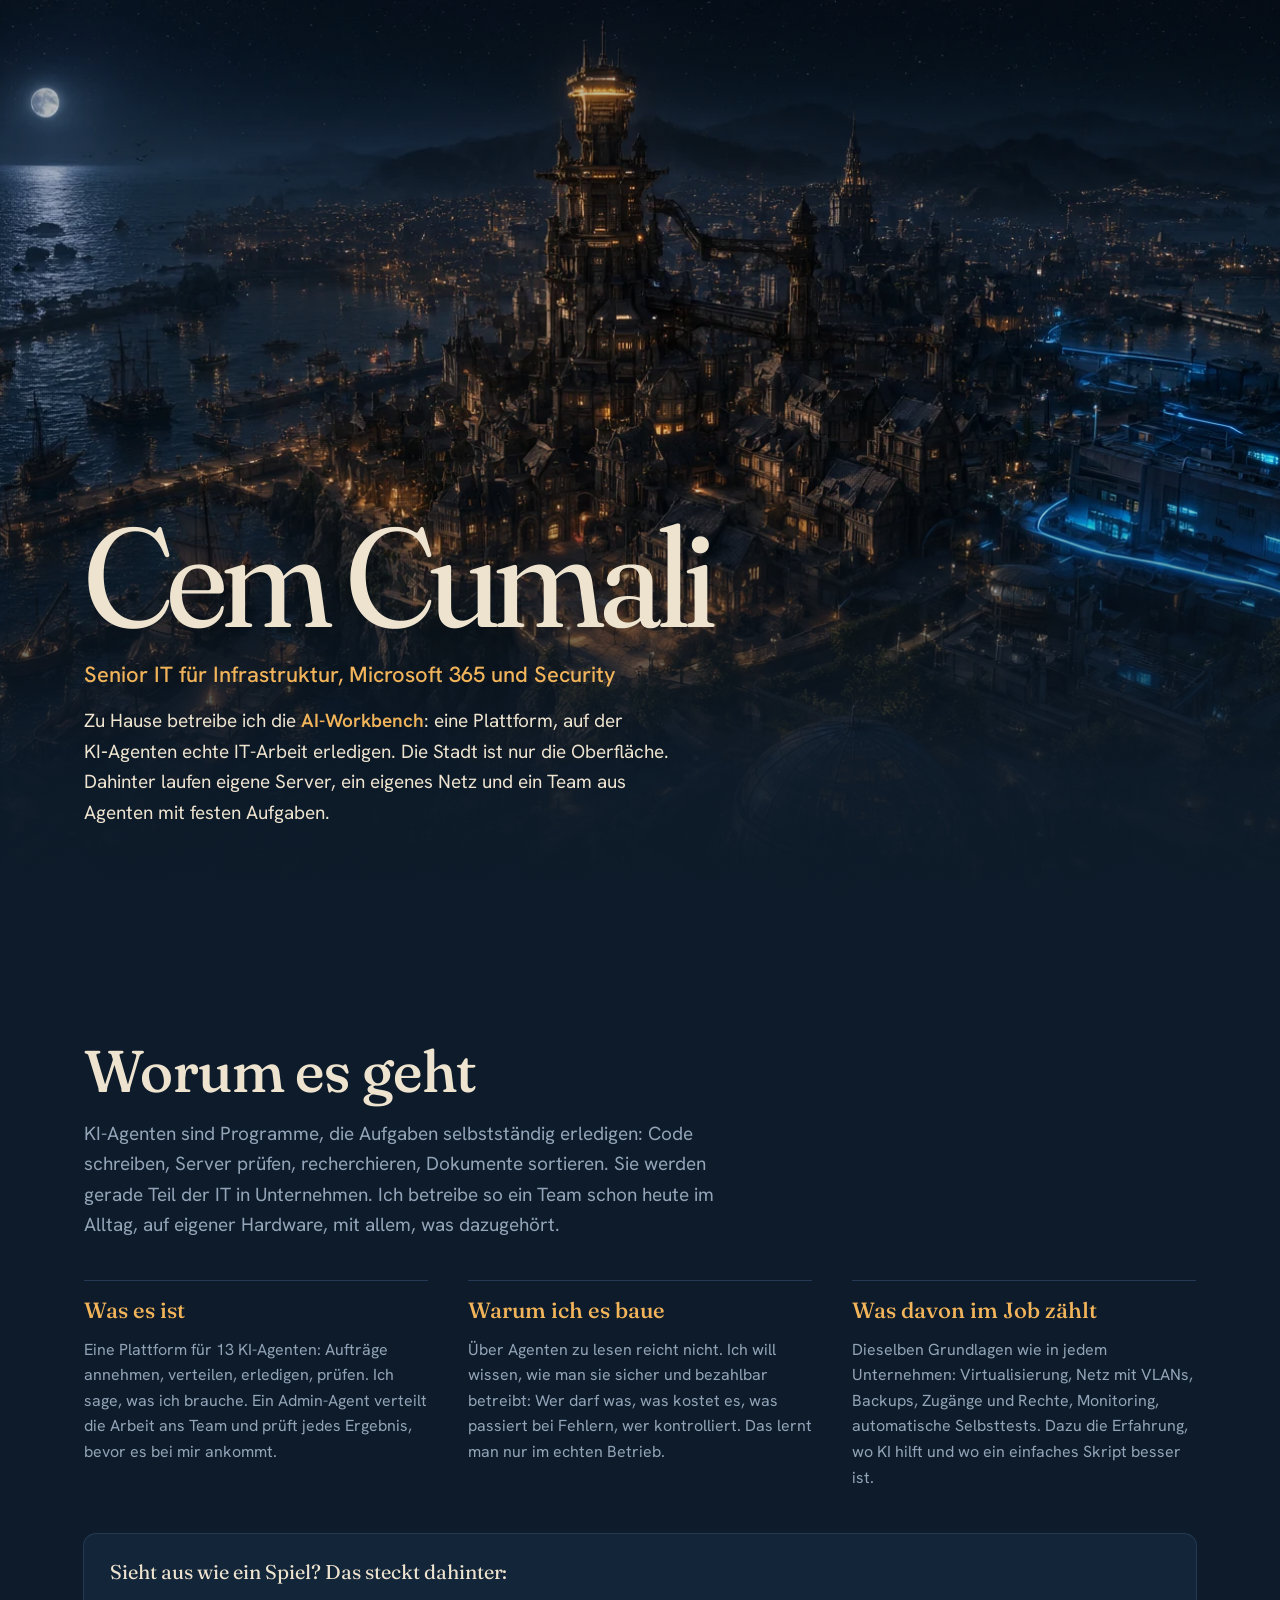
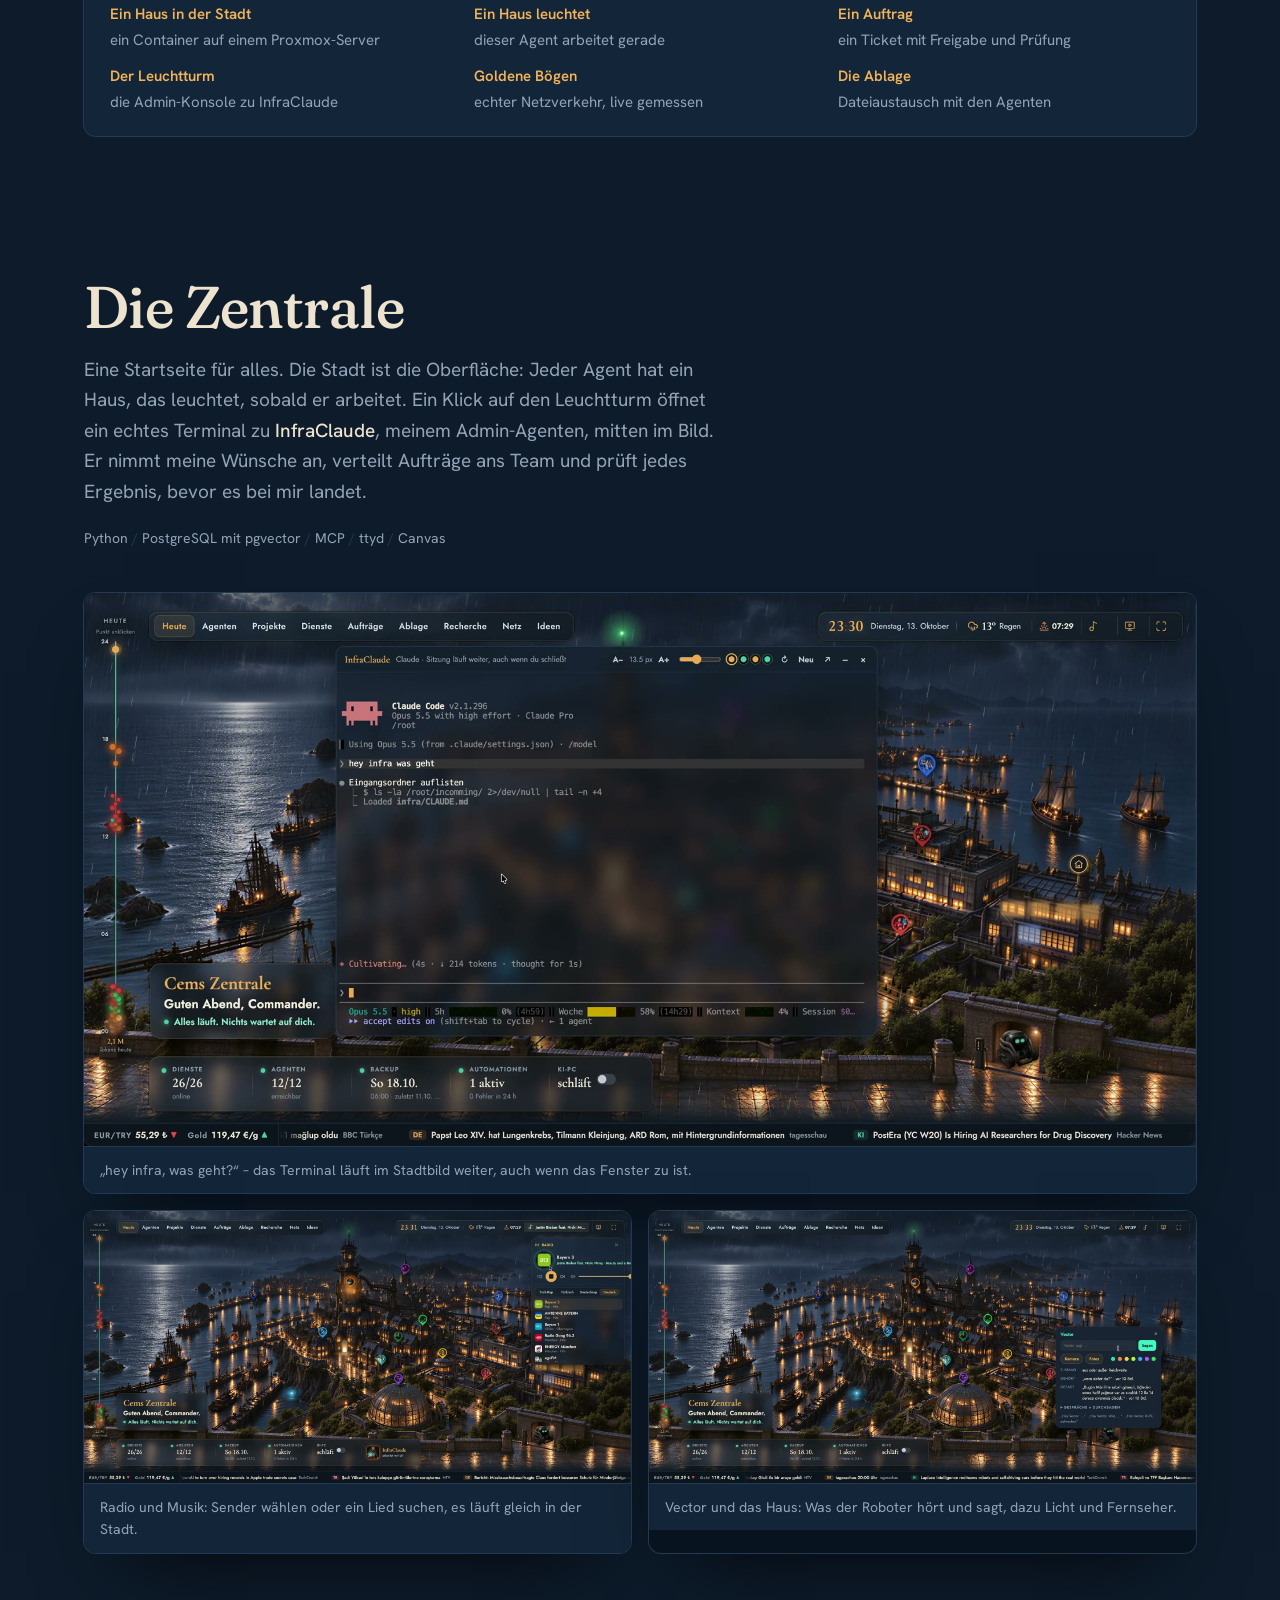
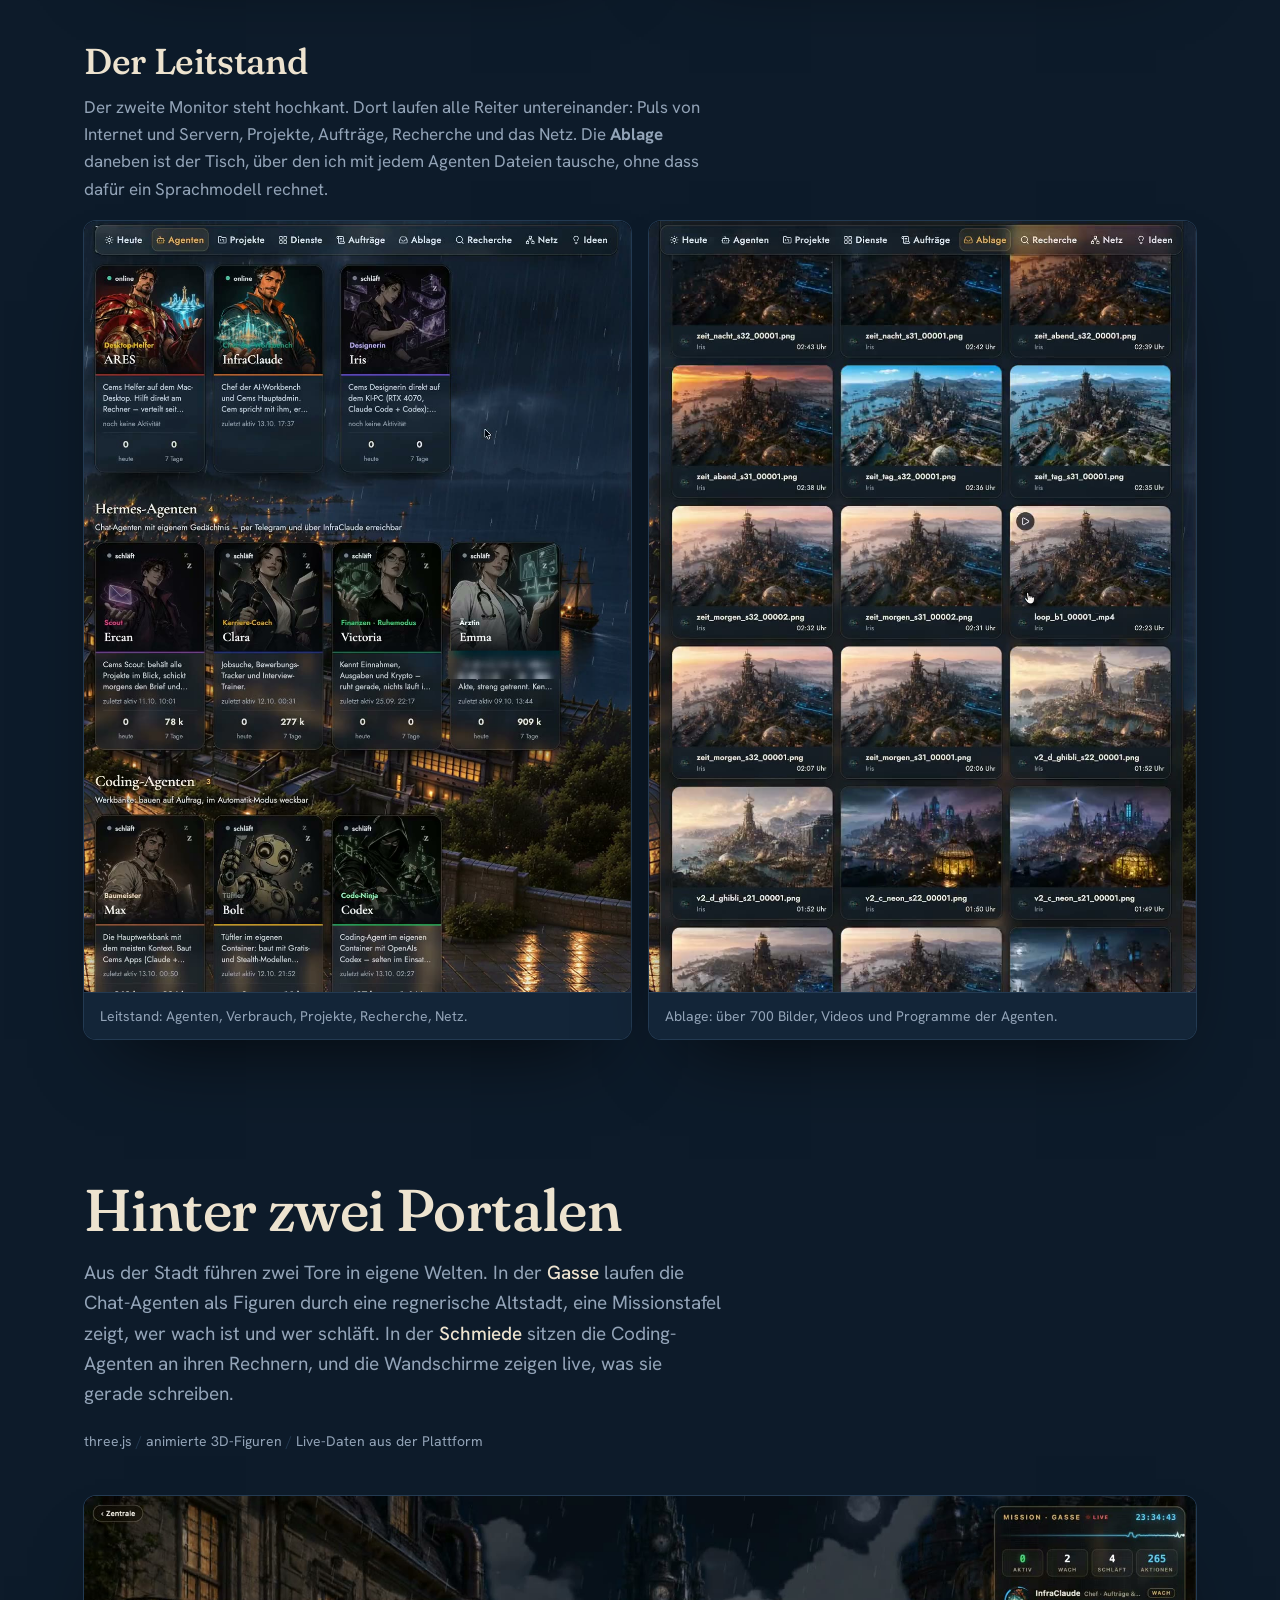
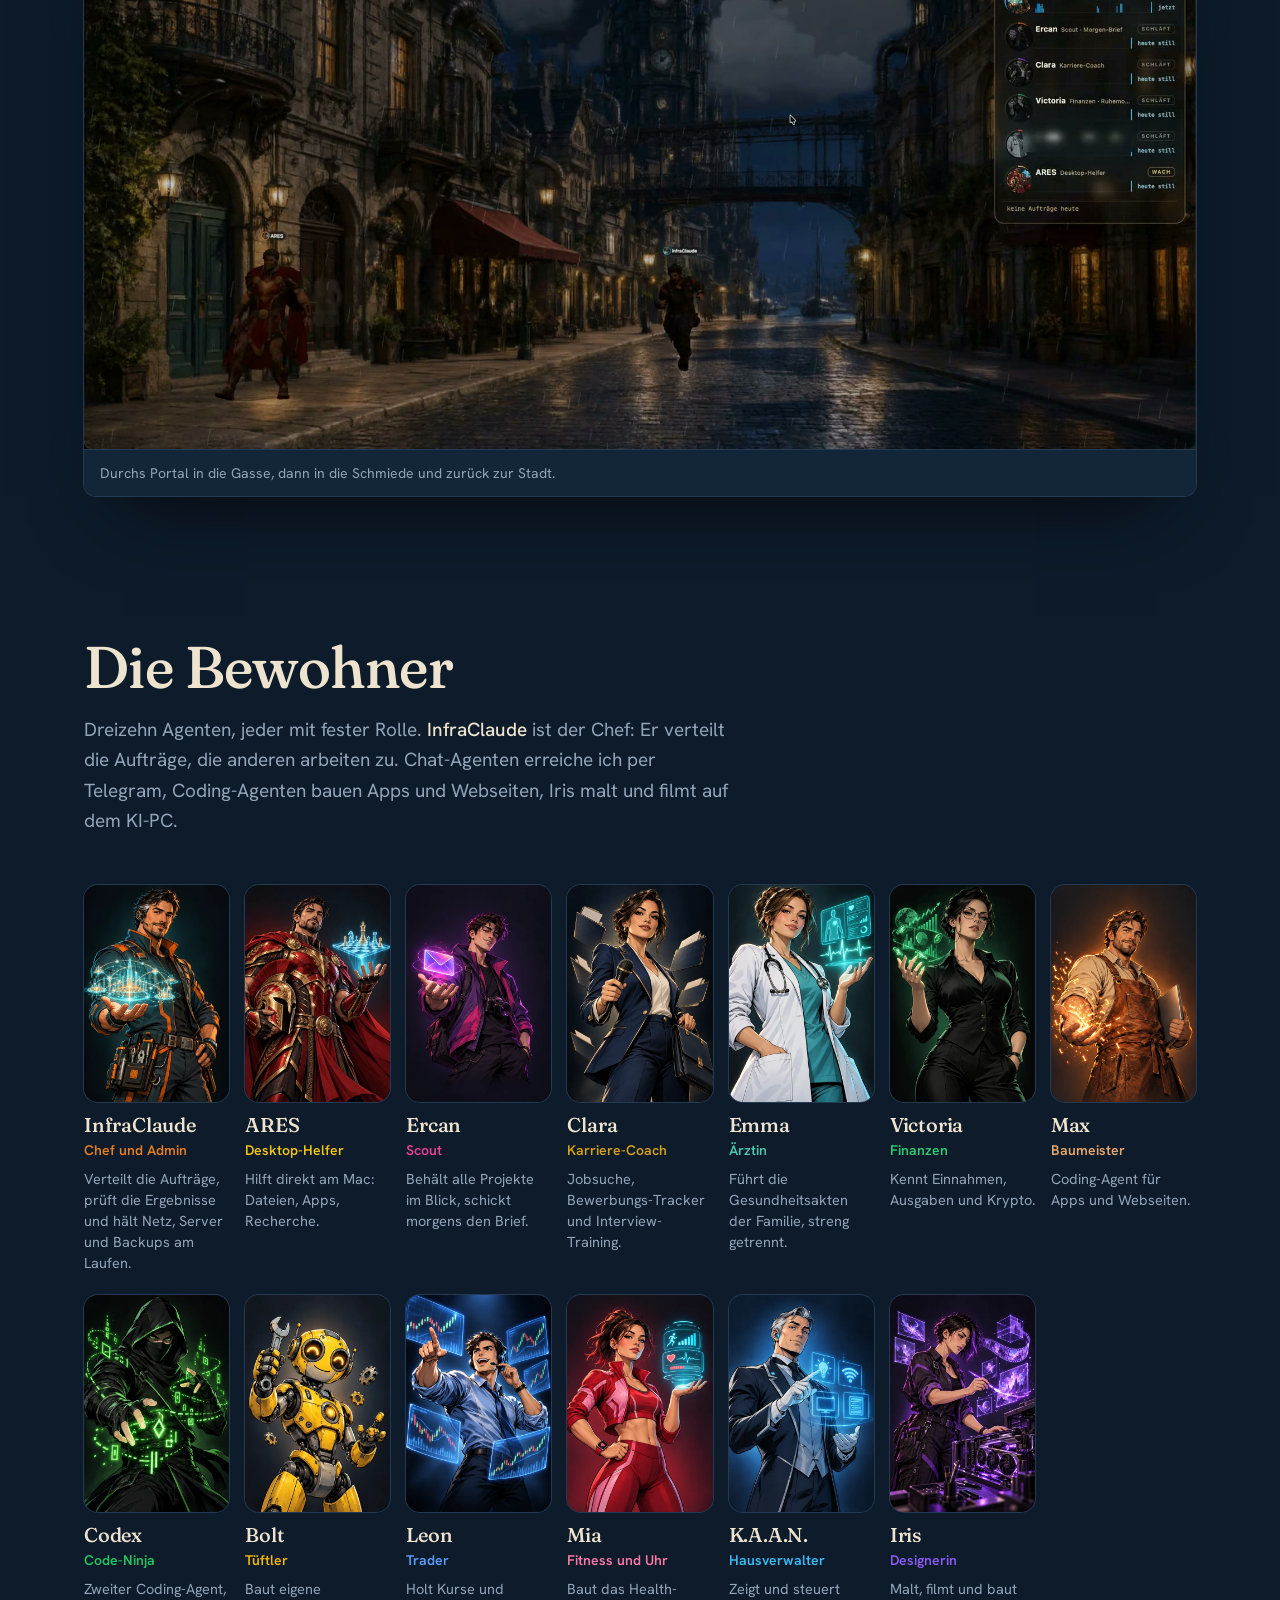
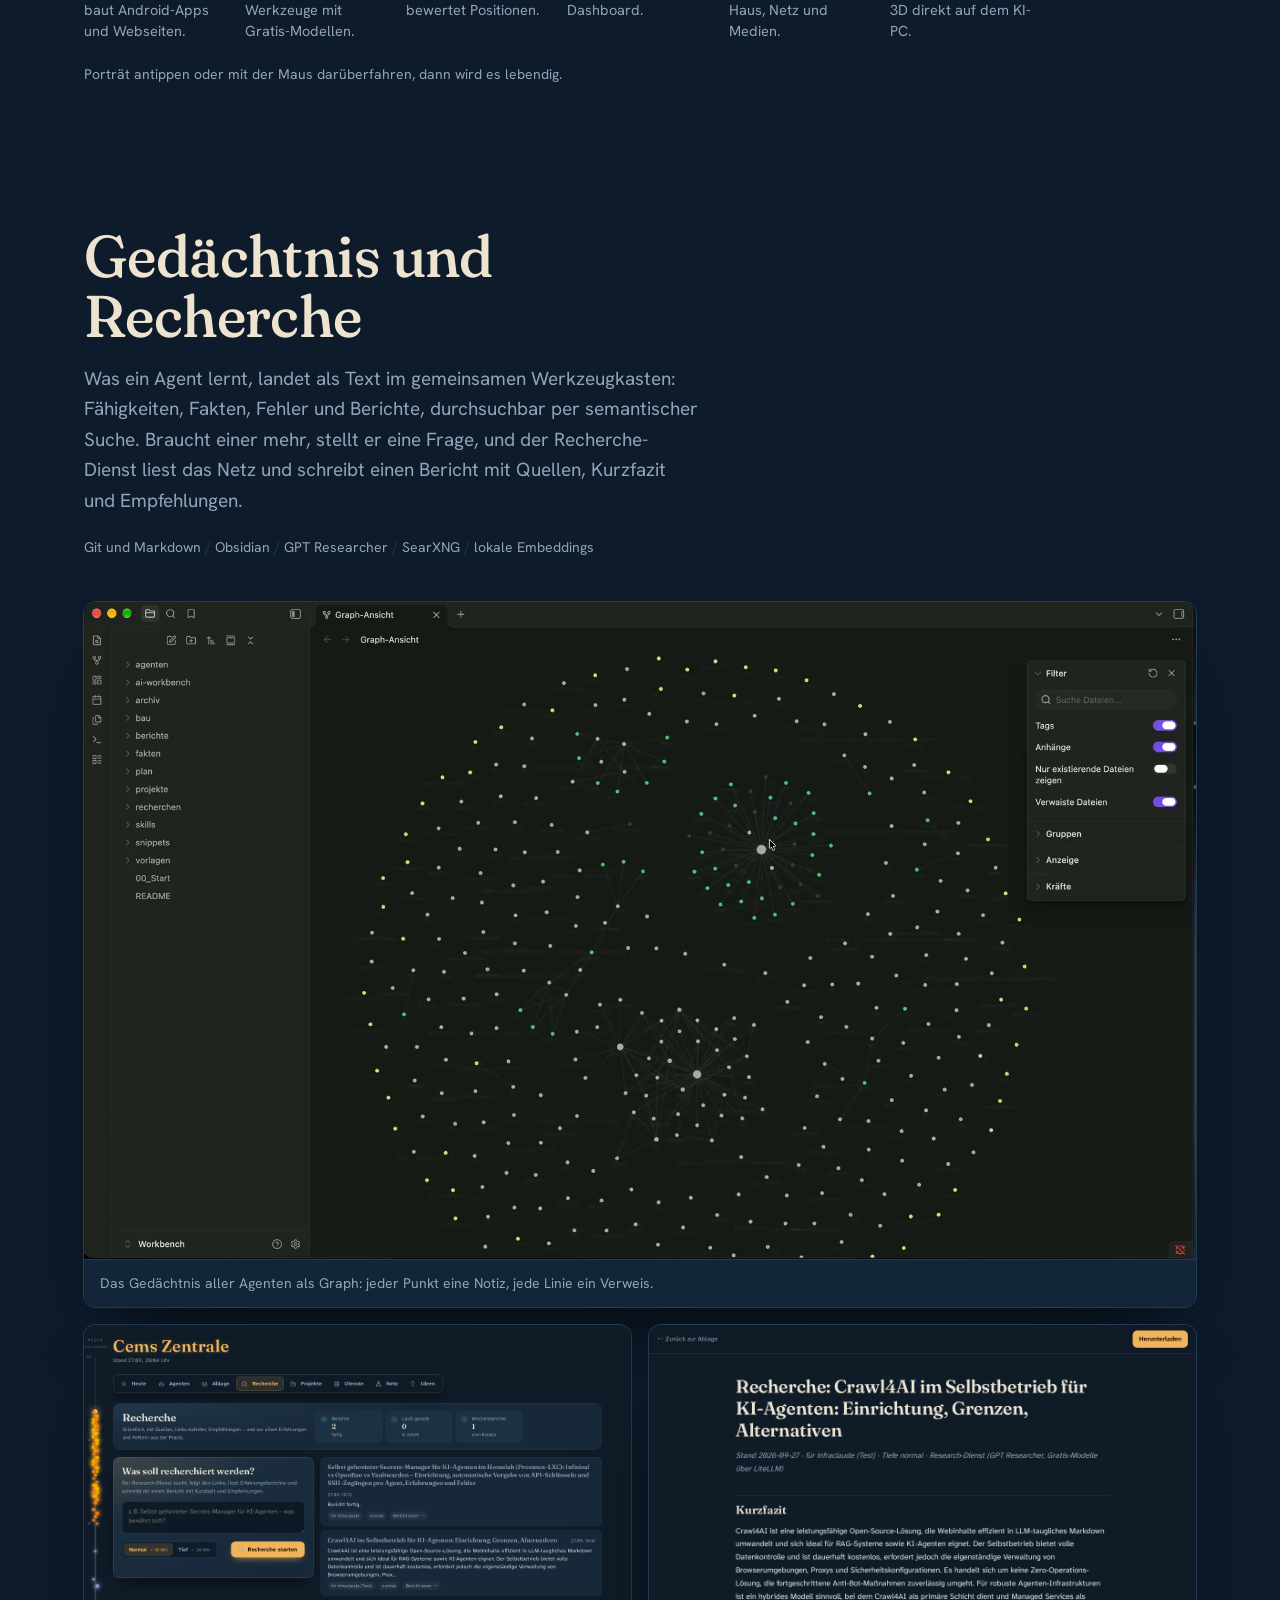
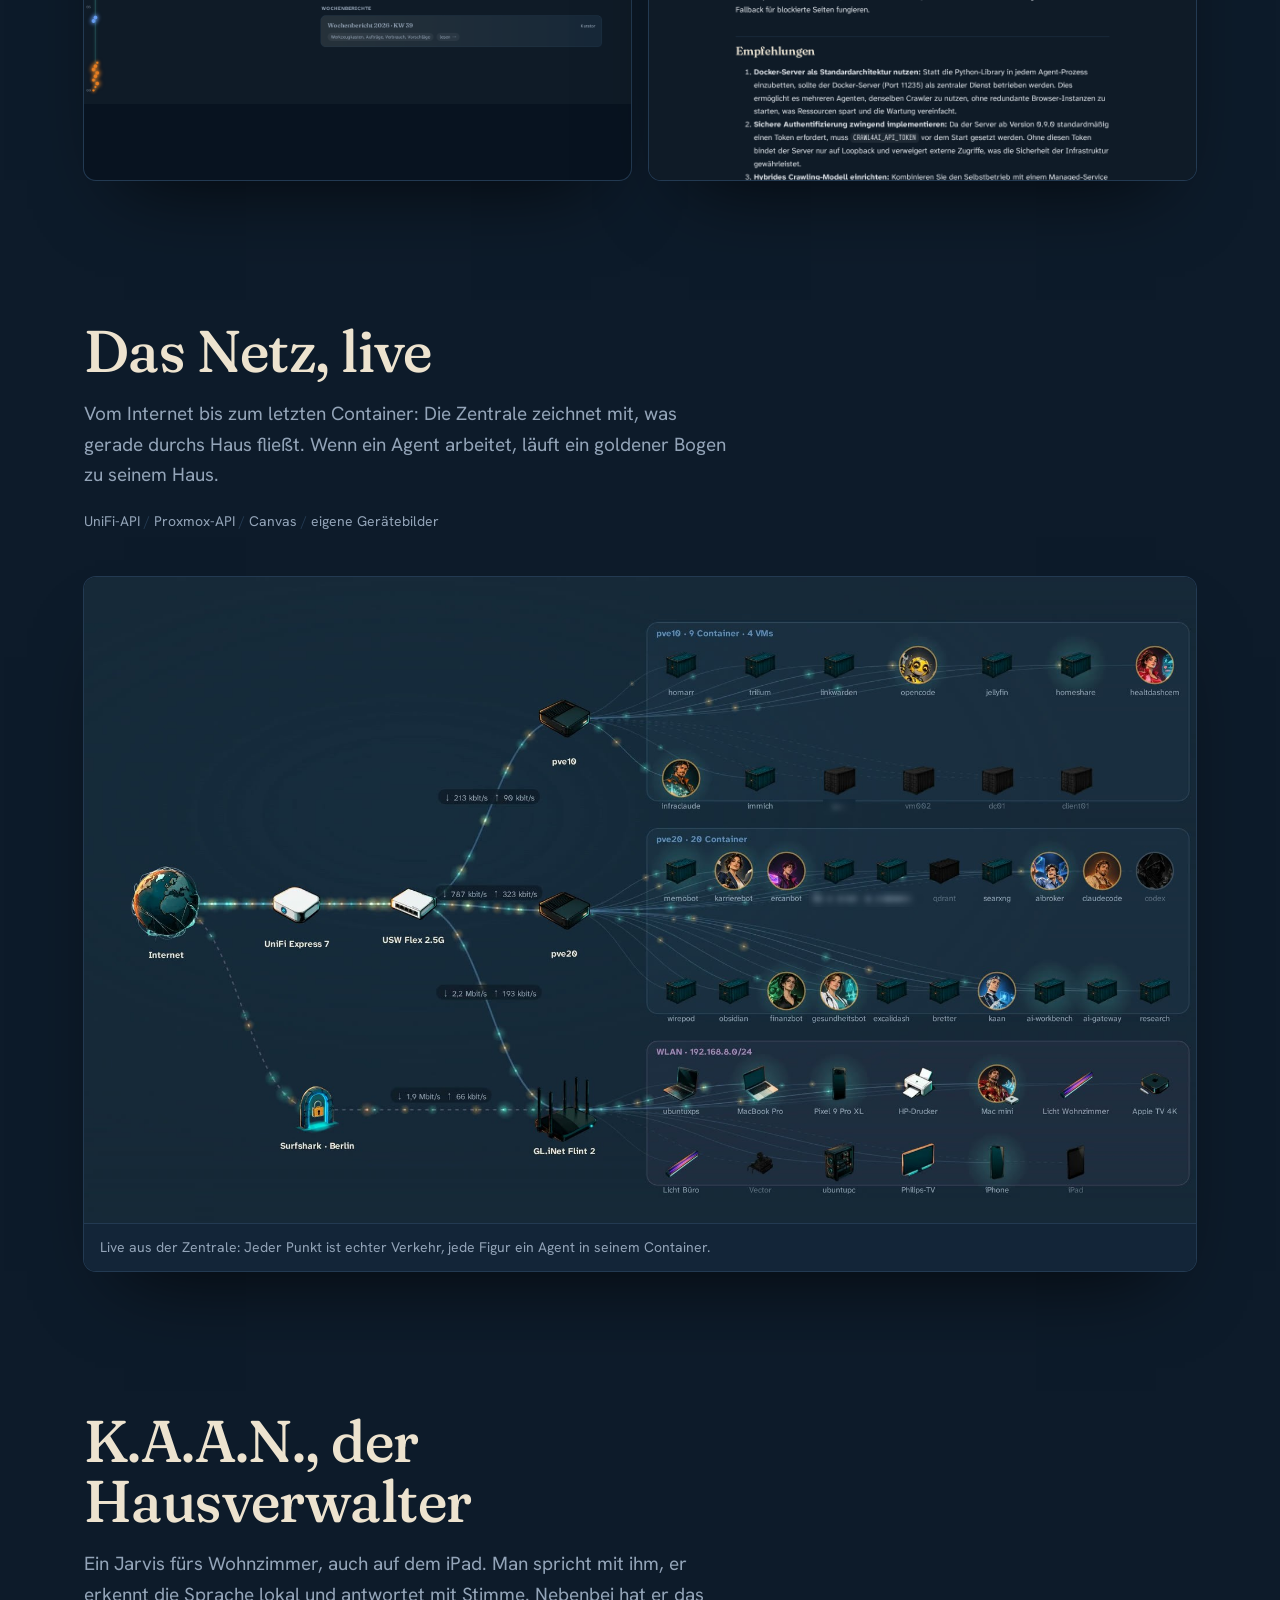
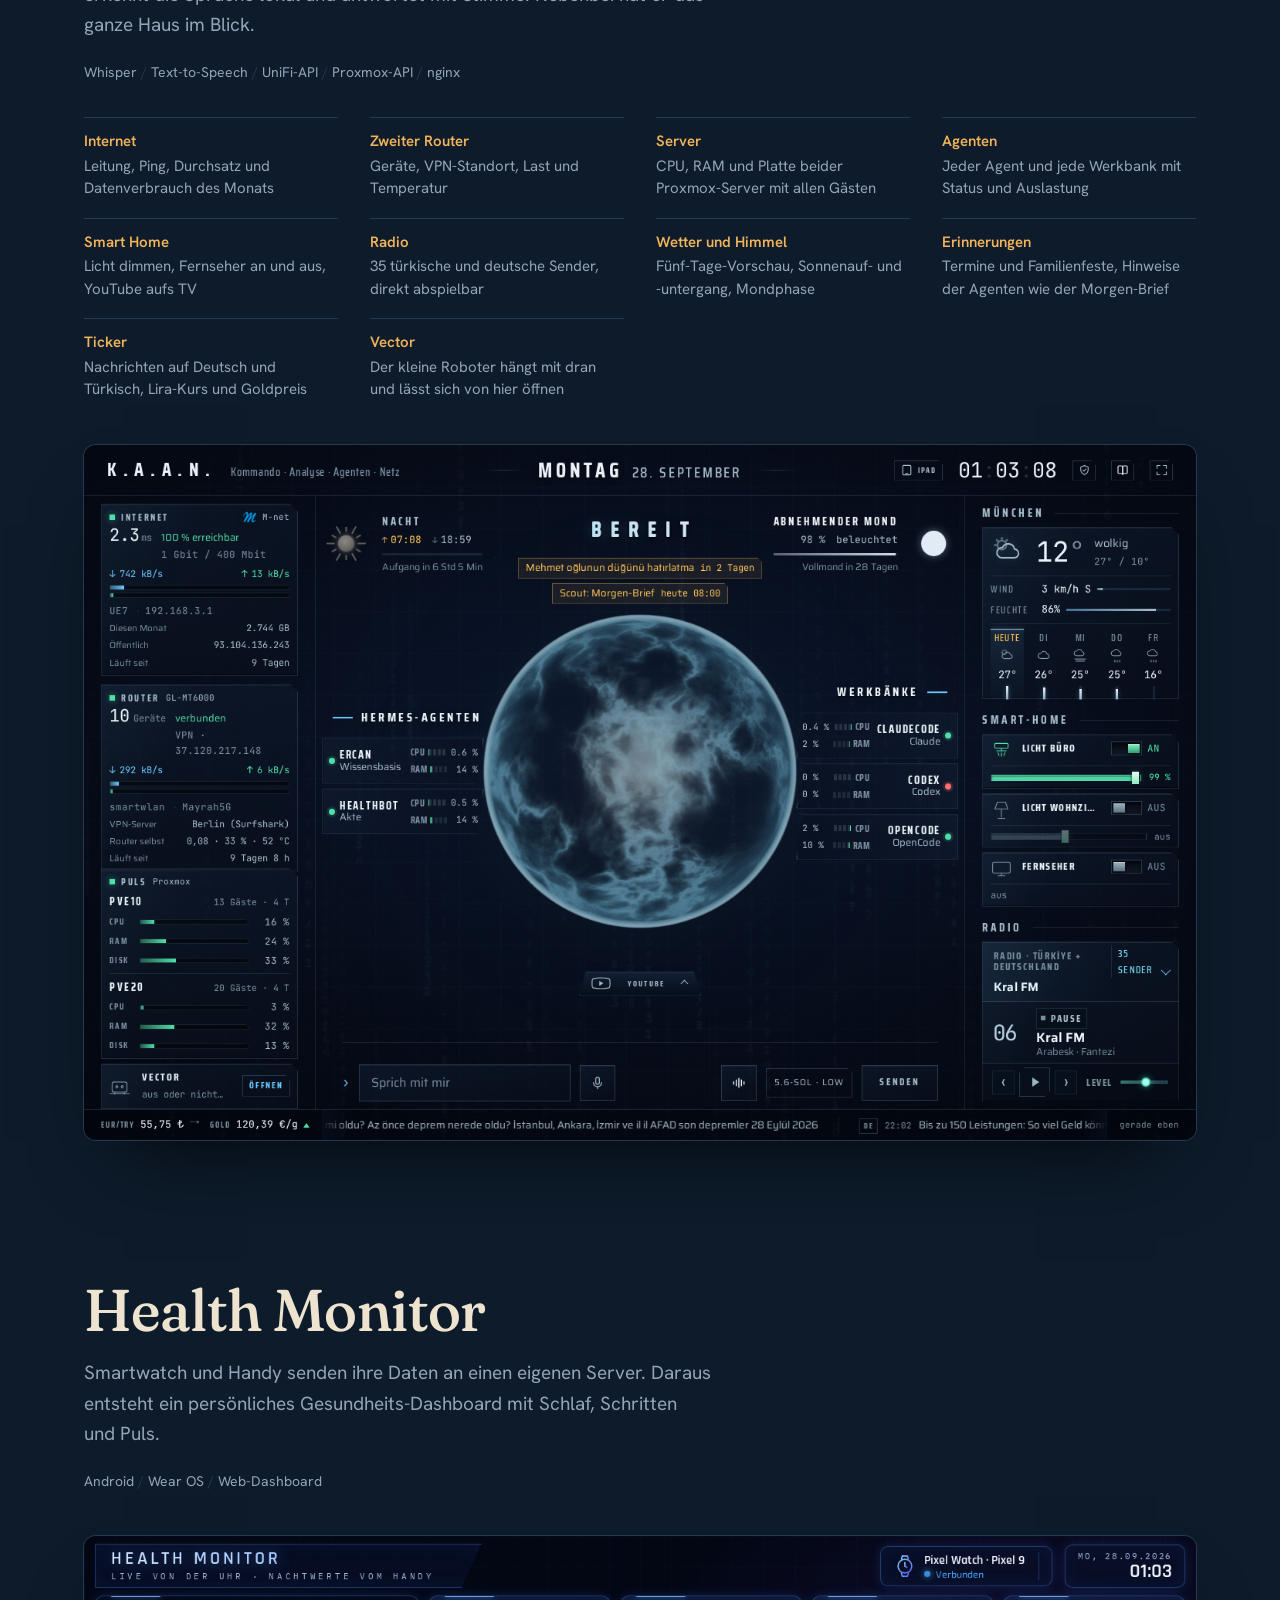
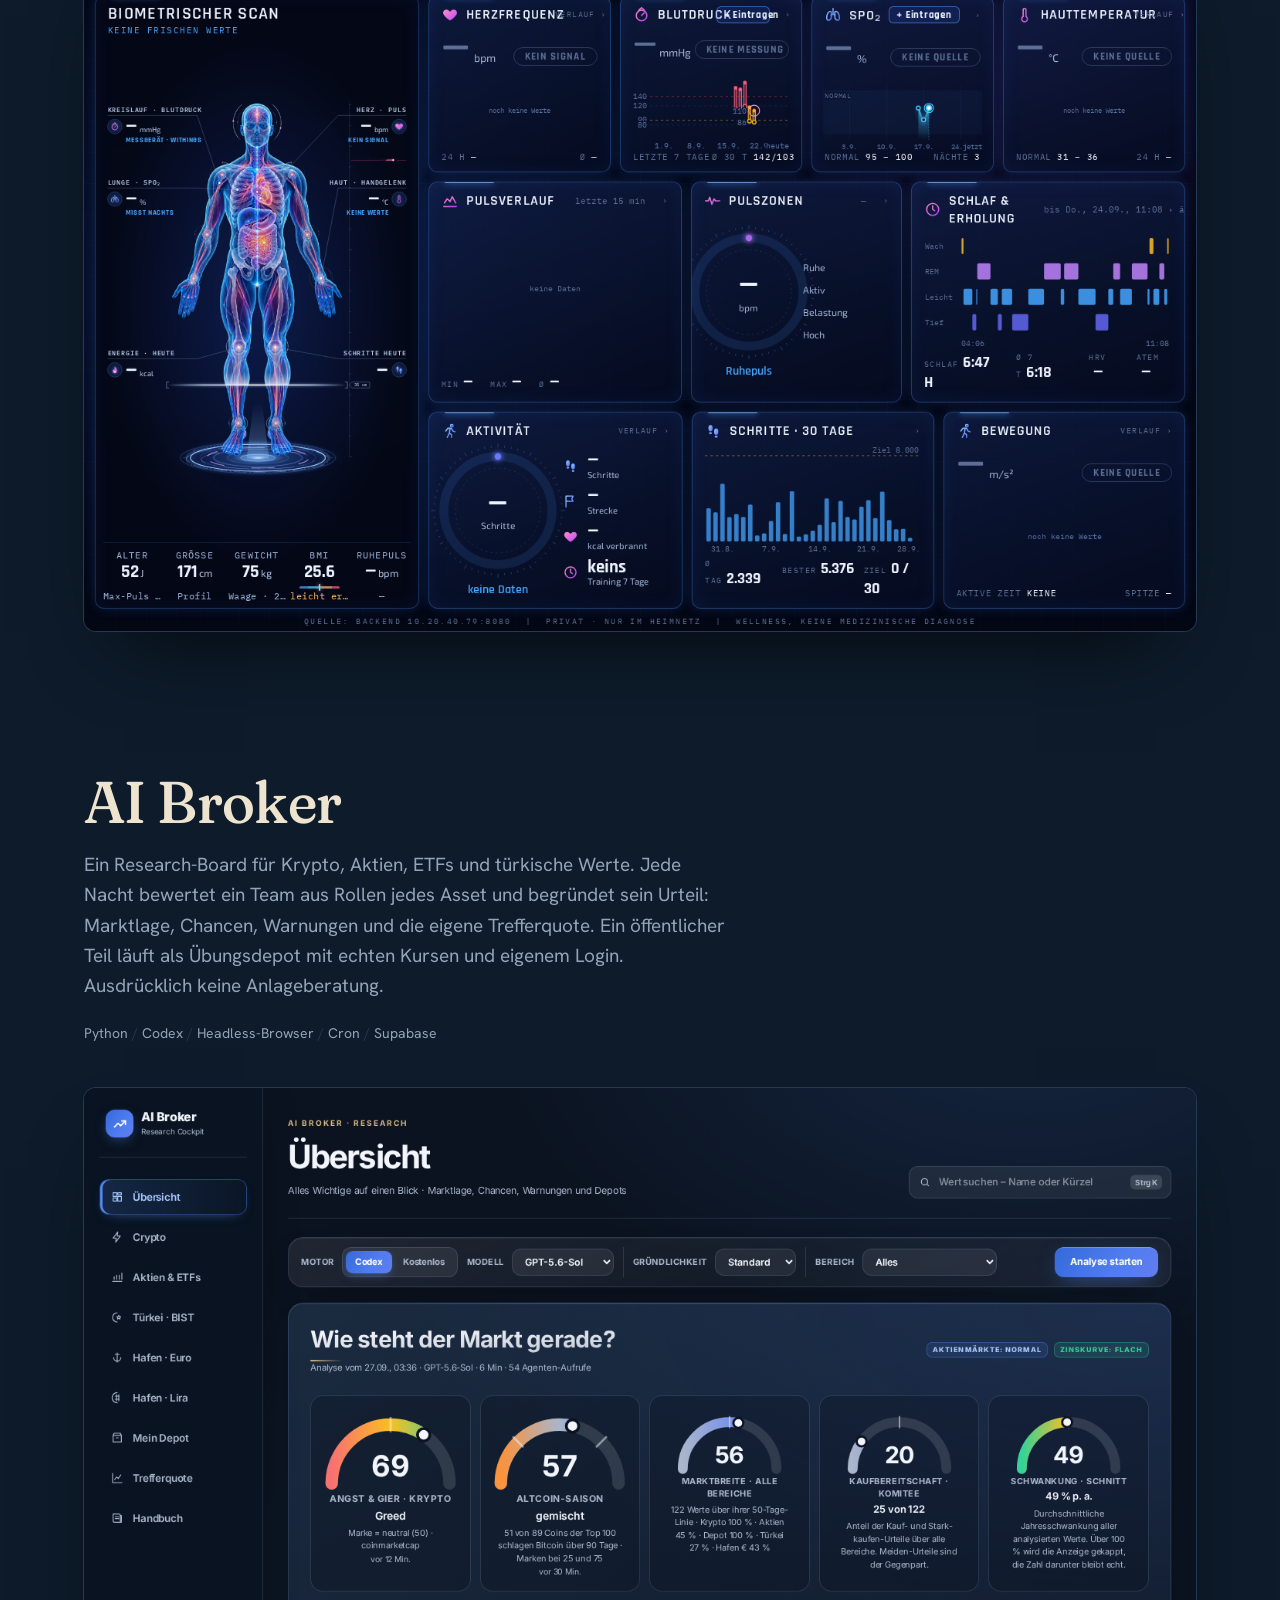
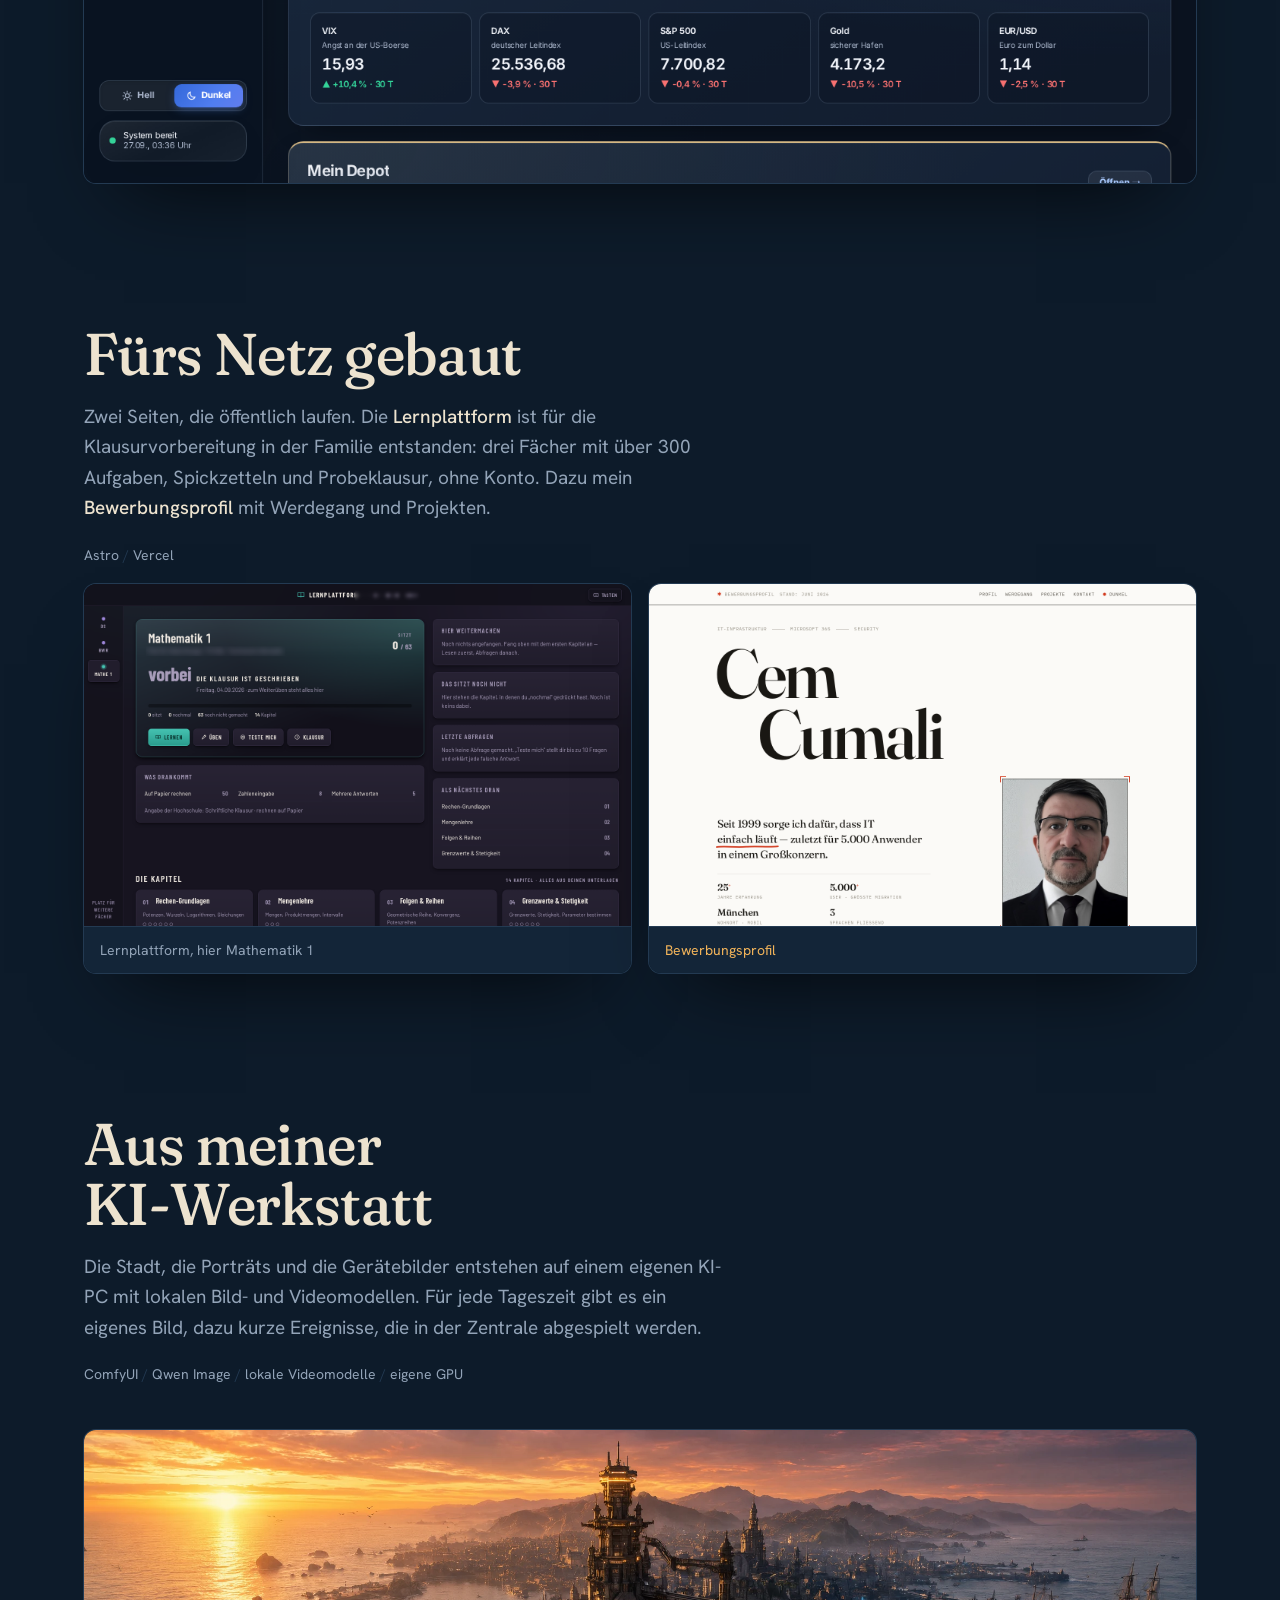
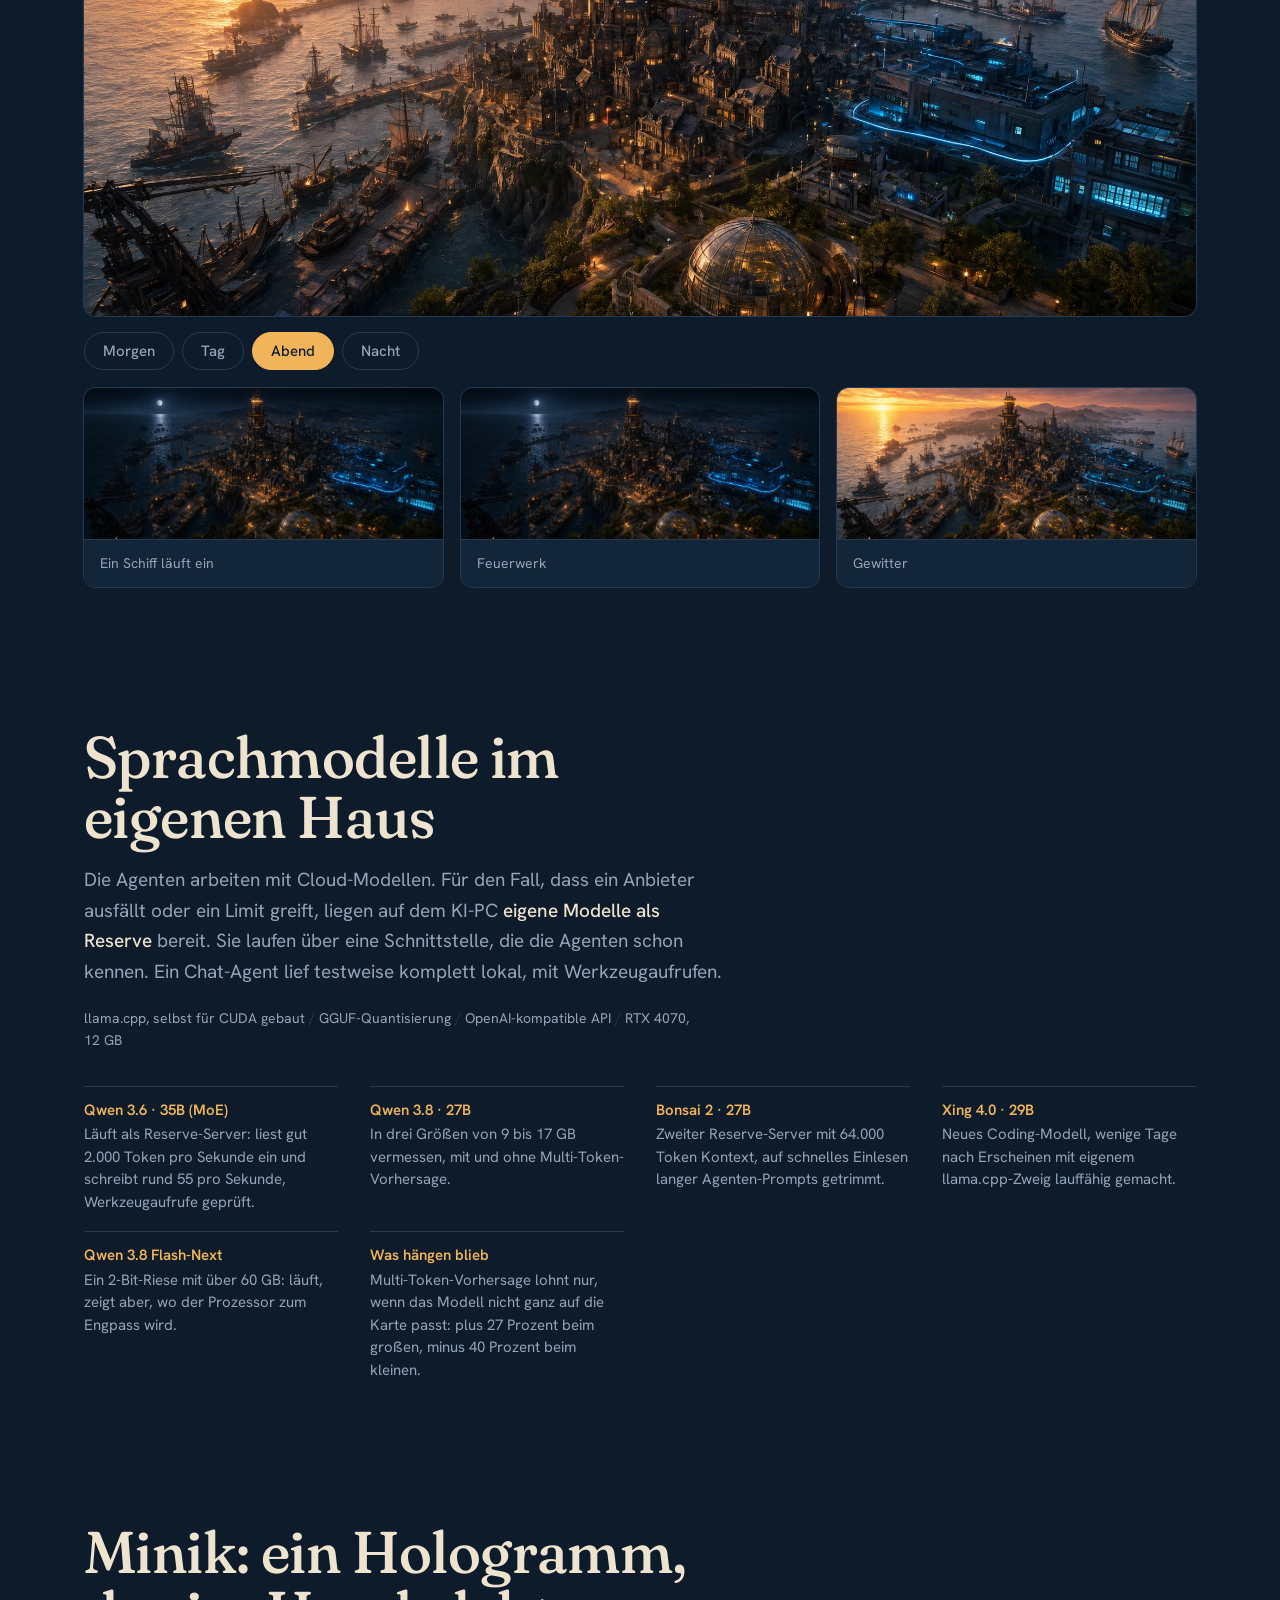
==== commit 3bec865b: "Portfolio: Minik (im Bau) statt Sipahi und Zıçan" ====
--- a/index.html
+++ b/index.html
@@ -88,7 +88,6 @@
 .vier{grid-template-columns:repeat(4,1fr)}
 .hoch{grid-template-columns:repeat(4,1fr);align-items:start}
 .clip{width:100%;height:auto;background:#000}
-#sipahi>.schirm+.schirm,#sipahi>.schirm+.paar,#sipahi>.paar+.paar,#zican>.paar+.schirm{margin-top:18px}
 .paar>.schirm{margin-top:0}
 figcaption a{color:var(--laterne);text-decoration:none}
 figcaption{padding:12px 16px;font-size:14px;color:var(--nebel);border-top:1px solid var(--linie);background:var(--kai)}
@@ -124,6 +123,22 @@
 footer nav a{color:var(--laterne);text-decoration:none;font-weight:500;border-bottom:1px solid rgba(242,180,90,.4);padding-bottom:2px}
 footer nav a:hover{border-color:var(--laterne)}
 footer small{display:block;margin-top:64px;color:var(--nebel);font-size:13px}
+
+/* Minik */
+.baustelle{display:inline-block;vertical-align:middle;position:relative;top:-.35em;margin-left:10px;font:600 14px/1 var(--sans);color:var(--nacht);background:var(--meer);border-radius:999px;padding:7px 14px;letter-spacing:.01em;animation:puls 2.4s ease-in-out infinite}
+@keyframes puls{50%{box-shadow:0 0 0 6px rgba(76,201,176,.18)}}
+.kopf .mehr{margin-top:14px}
+.kopf .mehr a{color:var(--meer);text-decoration:none;font-weight:600;border-bottom:1px solid rgba(76,201,176,.4);padding-bottom:2px}
+.kann.drei{grid-template-columns:repeat(3,1fr);gap:18px 40px}
+.reihe{margin-top:56px;font-size:clamp(24px,2.6vw,32px)}
+.reihe span{display:block;margin-top:6px;font:400 15.5px/1.5 var(--sans);color:var(--nebel)}
+.holos{margin-top:18px;display:grid;grid-template-columns:repeat(4,1fr);gap:18px}
+.holo{margin:0;border-radius:12px;overflow:hidden;background:#05111b;box-shadow:0 0 0 1px var(--linie)}
+.holo video{width:100%;aspect-ratio:3/4;object-fit:cover;object-position:50% 48%;background:#05111b}
+.holo.zitat{display:flex;align-items:center;justify-content:center;padding:24px;box-shadow:0 0 0 1px rgba(76,201,176,.35)}
+.holo.zitat p{margin:0;font-family:var(--serif);font-size:clamp(22px,2.2vw,28px);line-height:1.2;color:var(--meer);text-align:center}
+@media (max-width:900px){.kann.drei{grid-template-columns:1fr}}
+@media (max-width:760px){.holos{grid-template-columns:1fr 1fr;gap:12px}}
 
 /* Großansicht */
 dialog{border:0;padding:0;background:transparent;max-width:96vw;max-height:94vh}
@@ -349,46 +364,51 @@
   </ul>
 </section>
 
-<section id="sipahi">
-  <div class="kopf">
-    <h2>Sipahi: Kino von der eigenen Grafikkarte</h2>
-    <p>Ein Film über osmanische Reiter, Einstellung für Einstellung mit lokalen Bild- und Videomodellen gebaut: Drehbuch, Bilder, Bewegung, Ton und Schnitt. Aus der Zeichnung des Reiters entstand außerdem ein 3D-Modell, damit die Figur in jeder Szene gleich aussieht.</p>
-    <p class="urheber">Die Figur des Sipahi hat <strong>Zeki Algün</strong> gezeichnet und digitalisiert; alle Rechte an der Figur liegen bei ihm. Filme, Szenen und 3D-Modell habe ich auf Grundlage seiner Figur gebaut.</p>
-    <p class="werkzeug"><span>ComfyUI</span><span>lokale Videomodelle</span><span>Hunyuan3D</span><span>Blender</span><span>ffmpeg</span></p>
-  </div>
-  <figure class="schirm "><video class="clip" controls preload="none" poster="medien/werkstatt/sipahi_trailer.jpg"><source src="medien/werkstatt/sipahi_trailer.mp4" type="video/mp4"></video><figcaption>Trailer, 34 Sekunden. Mit Ton.</figcaption></figure>
-  <figure class="schirm"><button class="zoom" aria-label="Groß anzeigen"><img src="medien/werkstatt/sipahi_kontaktbogen.jpg" alt="Kontaktbogen mit 60 Einstellungen aus Akt 1" loading="lazy"></button><figcaption>Akt 1 als Kontaktbogen: 60 Einstellungen von der Ebene bis zum Zweikampf.</figcaption></figure>
-  <div class="paar trio">
-    <figure class="schirm "><video class="clip" controls preload="none" poster="medien/werkstatt/sipahi_akt1.jpg"><source src="medien/werkstatt/sipahi_akt1.mp4" type="video/mp4"></video><figcaption>Akt 1, gut 6 Minuten</figcaption></figure>
-    <figure class="schirm "><video class="clip" controls preload="none" poster="medien/werkstatt/son_osmanli.jpg"><source src="medien/werkstatt/son_osmanli.mp4" type="video/mp4"></video><figcaption>Son Osmanlı</figcaption></figure>
-    <figure class="schirm "><video class="clip" controls preload="none" poster="medien/werkstatt/letzter_krieger.jpg"><source src="medien/werkstatt/letzter_krieger.mp4" type="video/mp4"></video><figcaption>Der letzte Krieger</figcaption></figure>
-  </div>
-  <div class="paar vier">
-    <figure class="schirm "><video class="clip" muted loop playsinline preload="none" data-auto poster="medien/werkstatt/sipahi_3d_rundum.jpg"><source src="medien/werkstatt/sipahi_3d_rundum.mp4" type="video/mp4"></video><figcaption>3D-Modell, rundum</figcaption></figure>
-    <figure class="schirm"><button class="zoom" aria-label="Groß anzeigen"><img src="medien/werkstatt/sipahi_3d_front.jpg" alt="3D-Modell des Reiters von vorn" loading="lazy"></button><figcaption>Von vorn</figcaption></figure>
-    <figure class="schirm"><button class="zoom" aria-label="Groß anzeigen"><img src="medien/werkstatt/sipahi_3d_seite.jpg" alt="3D-Modell des Reiters von der Seite" loading="lazy"></button><figcaption>Von der Seite</figcaption></figure>
-    <figure class="schirm"><button class="zoom" aria-label="Groß anzeigen"><img src="medien/werkstatt/sipahi_3d_rueck.jpg" alt="3D-Modell des Reiters von hinten" loading="lazy"></button><figcaption>Von hinten</figcaption></figure>
-  </div>
-  <div class="paar trio">
-    <figure class="schirm"><button class="zoom" aria-label="Groß anzeigen"><img src="medien/werkstatt/sipahi6_a.jpg" alt="Sechs Reiter vor einem Steintor, Variante A" loading="lazy"></button><figcaption>Sechserbild, Variante A</figcaption></figure>
-    <figure class="schirm"><button class="zoom" aria-label="Groß anzeigen"><img src="medien/werkstatt/sipahi6_echt.jpg" alt="Sechs Reiter vor einem Steintor, fotorealistisch" loading="lazy"></button><figcaption>Fotorealistisch</figcaption></figure>
-    <figure class="schirm"><button class="zoom" aria-label="Groß anzeigen"><img src="medien/werkstatt/sipahi6_tor.jpg" alt="Reiterformation vor einem osmanischen Tor" loading="lazy"></button><figcaption>Formation am Tor</figcaption></figure>
-  </div>
-</section>
-
-<section id="zican">
-  <div class="kopf">
-    <h2>Zıçan Adam 2026</h2>
-    <p>Eine türkische Comic-Serie im Hochformat, jede Folge nach einer echten Nachricht aus der Türkei. Die Figur ist Kaan Ertems Zıçan aus der LeMan, neu belebt. Drehbuch mit echtem Straßendialog, Bilder, Stimmen und Schnitt entstehen auf dem KI-PC.</p>
-    <p class="werkzeug"><span>ComfyUI</span><span>lokale Videomodelle</span><span>Sprachsynthese</span><span>ffmpeg</span></p>
-  </div>
-  <div class="paar hoch">
-    <figure class="schirm "><video class="clip" controls preload="none" poster="medien/werkstatt/zican_intro.jpg"><source src="medien/werkstatt/zican_intro.mp4" type="video/mp4"></video><figcaption>Intro</figcaption></figure>
-    <figure class="schirm "><video class="clip" controls preload="none" poster="medien/werkstatt/zican_01.jpg"><source src="medien/werkstatt/zican_01.mp4" type="video/mp4"></video><figcaption>Folge 1: Kapora</figcaption></figure>
-    <figure class="schirm "><video class="clip" controls preload="none" poster="medien/werkstatt/zican_02.jpg"><source src="medien/werkstatt/zican_02.mp4" type="video/mp4"></video><figcaption>Folge 2: Peşin ama!</figcaption></figure>
-    <figure class="schirm"><button class="zoom" aria-label="Groß anzeigen"><img src="medien/werkstatt/zican_cover.jpg" alt="Cover von Folge 2" loading="lazy"></button><figcaption>Cover Folge 2</figcaption></figure>
-  </div>
-  <figure class="schirm"><button class="zoom" aria-label="Groß anzeigen"><img src="medien/werkstatt/zican_keyframes.jpg" alt="Schlüsselbilder von Folge 2" loading="lazy"></button><figcaption>Schlüsselbilder von Folge 2</figcaption></figure>
+<section id="minik">
+  <div class="kopf">
+    <h2>Minik: ein Hologramm, das im Handy lebt <span class="baustelle">Im Bau</span></h2>
+    <p>Mein neuestes Projekt, geboren am 3. November. Minik ist eine kleine Figur, die als Hologramm auf einem alten iPhone auf dem Schreibtisch wohnt. Er hört auf seinen Namen, erkennt Menschen am Gesicht und an der Stimme, redet frei in vielen Sprachen und lernt jede Nacht dazu.</p>
+    <p>Der Prototyp läuft jeden Tag bei uns zu Hause. Gerade entsteht daraus <strong>eine Android-App für alle</strong>, bei der alles auf dem Handy läuft: installieren, eigenen Gemini-Schlüssel eintragen, fertig. Danach kommt Minik als Figur ohne Hintergrund auf den PC.</p>
+    <p class="werkzeug"><span>Gemini Live</span><span>Pipecat</span><span>sherpa-onnx</span><span>InsightFace</span><span>Qwen-Image-Edit</span><span>MiniMax H3</span><span>BiRefNet</span></p>
+    <p class="mehr"><a href="https://github.com/PDCem/minik">Minik auf GitHub</a></p>
+  </div>
+  <ul class="kann drei">
+    <li><strong>Hören und Sprechen</strong>Das Weckwort „Minik“ erkennt er lokal, danach redet er frei über Gemini Live, ohne Wartezeit. Der Mund bewegt sich live zu seiner Stimme.</li>
+    <li><strong>Sehen und Erkennen</strong>Gesichter in 0,15 Sekunden, Stimmen auch bei mehreren Menschen im Raum, Gesten wie Winken oder Daumen hoch, dazu die Katze.</li>
+    <li><strong>Ein Gedächtnis</strong>Eine Akte je Person, im Kopf nur ein kurzer Wegweiser. Fehlt etwas, fragt er nach. Nachts liest er die Gespräche des Tages und lernt daraus.</li>
+    <li><strong>Alltag</strong>Nachrichten aus Deutschland und der Türkei, Wetter vom Deutschen Wetterdienst, Termine, Notizen, Timer und Puls über die Kamera.</li>
+    <li><strong>Privatsphäre</strong>Aus der Umgebung speichert er nichts. Nur was mit seinem Namen beginnt, geht an Gemini. App zu heißt Minik aus.</li>
+    <li><strong>Die Figur</strong>Jeder Clip entsteht lokal auf der eigenen Grafikkarte: Kostüm, Video mit festem Anfangs- und Endbild, freigestellt, Hologramm-Look per eigenem Skript. So passt jeder Clip nahtlos an den nächsten.</li>
+  </ul>
+  <h3 class="reihe">Szenen <span>In der Ruhe wechselt er zufällig, auf Zuruf spielt er sie.</span></h3>
+  <div class="holos">
+    <figure class="holo"><video muted loop playsinline preload="none" data-auto poster="medien/minik/minik_idle_dj.jpg" aria-label="Minik: Am Mischpult"><source src="medien/minik/minik_idle_dj.mp4" type="video/mp4"></video><figcaption>Am Mischpult</figcaption></figure>
+    <figure class="holo"><video muted loop playsinline preload="none" data-auto poster="medien/minik/minik_idle_astronaut.jpg" aria-label="Minik: Schwerelos"><source src="medien/minik/minik_idle_astronaut.mp4" type="video/mp4"></video><figcaption>Schwerelos</figcaption></figure>
+    <figure class="holo"><video muted loop playsinline preload="none" data-auto poster="medien/minik/minik_idle_held.jpg" aria-label="Minik: Kleiner Held"><source src="medien/minik/minik_idle_held.mp4" type="video/mp4"></video><figcaption>Kleiner Held</figcaption></figure>
+    <figure class="holo"><video muted loop playsinline preload="none" data-auto poster="medien/minik/minik_idle_zauberer.jpg" aria-label="Minik: Der Zauberer"><source src="medien/minik/minik_idle_zauberer.mp4" type="video/mp4"></video><figcaption>Der Zauberer</figcaption></figure>
+    <figure class="holo"><video muted loop playsinline preload="none" data-auto poster="medien/minik/minik_idle_rockstar.jpg" aria-label="Minik: Rockstar"><source src="medien/minik/minik_idle_rockstar.mp4" type="video/mp4"></video><figcaption>Rockstar</figcaption></figure>
+    <figure class="holo"><video muted loop playsinline preload="none" data-auto poster="medien/minik/minik_idle_licht.jpg" aria-label="Minik: Ein Licht in der Hand"><source src="medien/minik/minik_idle_licht.mp4" type="video/mp4"></video><figcaption>Ein Licht in der Hand</figcaption></figure>
+    <figure class="holo"><video muted loop playsinline preload="none" data-auto poster="medien/minik/minik_idle_zwinkern.jpg" aria-label="Minik: Zwinkern"><source src="medien/minik/minik_idle_zwinkern.mp4" type="video/mp4"></video><figcaption>Zwinkern</figcaption></figure>
+    <figure class="holo"><video muted loop playsinline preload="none" data-auto poster="medien/minik/minik_lachen.jpg" aria-label="Minik: Lachen"><source src="medien/minik/minik_lachen.mp4" type="video/mp4"></video><figcaption>Lachen</figcaption></figure>
+  </div>
+  <h3 class="reihe">Tänze <span>Auf Zuruf, jeweils mit einem echten Lied.</span></h3>
+  <div class="holos">
+    <figure class="holo"><video muted loop playsinline preload="none" data-auto poster="medien/minik/minik_tanz_hiphop1.jpg" aria-label="Minik: Hip-Hop"><source src="medien/minik/minik_tanz_hiphop1.mp4" type="video/mp4"></video><figcaption>Hip-Hop</figcaption></figure>
+    <figure class="holo"><video muted loop playsinline preload="none" data-auto poster="medien/minik/minik_tanz_hiphop2.jpg" aria-label="Minik: Hip-Hop, zweite Runde"><source src="medien/minik/minik_tanz_hiphop2.mp4" type="video/mp4"></video><figcaption>Hip-Hop, zweite Runde</figcaption></figure>
+    <figure class="holo"><video muted loop playsinline preload="none" data-auto poster="medien/minik/minik_tanz_tiktok.jpg" aria-label="Minik: TikTok"><source src="medien/minik/minik_tanz_tiktok.mp4" type="video/mp4"></video><figcaption>TikTok</figcaption></figure>
+    <figure class="holo"><video muted loop playsinline preload="none" data-auto poster="medien/minik/minik_tanz_horon.jpg" aria-label="Minik: Horon"><source src="medien/minik/minik_tanz_horon.mp4" type="video/mp4"></video><figcaption>Horon</figcaption></figure>
+    <figure class="holo"><video muted loop playsinline preload="none" data-auto poster="medien/minik/minik_tanz_bauchtanz.jpg" aria-label="Minik: Bauchtanz"><source src="medien/minik/minik_tanz_bauchtanz.mp4" type="video/mp4"></video><figcaption>Bauchtanz</figcaption></figure>
+    <figure class="holo"><video muted loop playsinline preload="none" data-auto poster="medien/minik/minik_tanz_breakdance.jpg" aria-label="Minik: Breakdance"><source src="medien/minik/minik_tanz_breakdance.mp4" type="video/mp4"></video><figcaption>Breakdance</figcaption></figure>
+    <figure class="holo"><video muted loop playsinline preload="none" data-auto poster="medien/minik/minik_tanz_roboter.jpg" aria-label="Minik: Robotertanz"><source src="medien/minik/minik_tanz_roboter.mp4" type="video/mp4"></video><figcaption>Robotertanz</figcaption></figure>
+    <figure class="holo zitat"><p>„Minik, tanz Horon!“</p></figure>
+  </div>
+  <h3 class="reihe">Tag und Nacht</h3>
+  <div class="holos">
+    <figure class="holo"><video muted loop playsinline preload="none" data-auto poster="medien/minik/minik_winken.jpg" aria-label="Minik: Winkt zurück"><source src="medien/minik/minik_winken.mp4" type="video/mp4"></video><figcaption>Winkt zurück</figcaption></figure>
+    <figure class="holo"><video muted loop playsinline preload="none" data-auto poster="medien/minik/minik_zuhoeren.jpg" aria-label="Minik: Hört zu"><source src="medien/minik/minik_zuhoeren.mp4" type="video/mp4"></video><figcaption>Hört zu</figcaption></figure>
+    <figure class="holo"><video muted loop playsinline preload="none" data-auto poster="medien/minik/minik_einschlafen.jpg" aria-label="Minik: Müde"><source src="medien/minik/minik_einschlafen.mp4" type="video/mp4"></video><figcaption>Müde</figcaption></figure>
+    <figure class="holo"><video muted loop playsinline preload="none" data-auto poster="medien/minik/minik_schlafen.jpg" aria-label="Minik: Schläft im Bett"><source src="medien/minik/minik_schlafen.mp4" type="video/mp4"></video><figcaption>Schläft im Bett</figcaption></figure>
+  </div>
 </section>
 
 <section id="weitere">
@@ -432,7 +452,7 @@
   <p class="ende">Alles läuft bei mir zu Hause. Am liebsten zeige ich es live.</p>
   <p>Code und Daten sind privat, weil hier echte Familiendaten drinstecken. Im Gespräch führe ich gern jede Ecke vor.</p>
   <nav><a href="https://github.com/PDCem">GitHub</a></nav>
-  <small>Alle Bilder und Clips auf dieser Seite stammen aus meinen eigenen Systemen. Die Sipahi-Figur ist ein Werk von Zeki Algün, alle Rechte bei ihm.</small>
+  <small>Alle Bilder und Clips auf dieser Seite stammen aus meinen eigenen Systemen.</small>
 </footer>
 
 <dialog id="gross"><img alt=""></dialog>
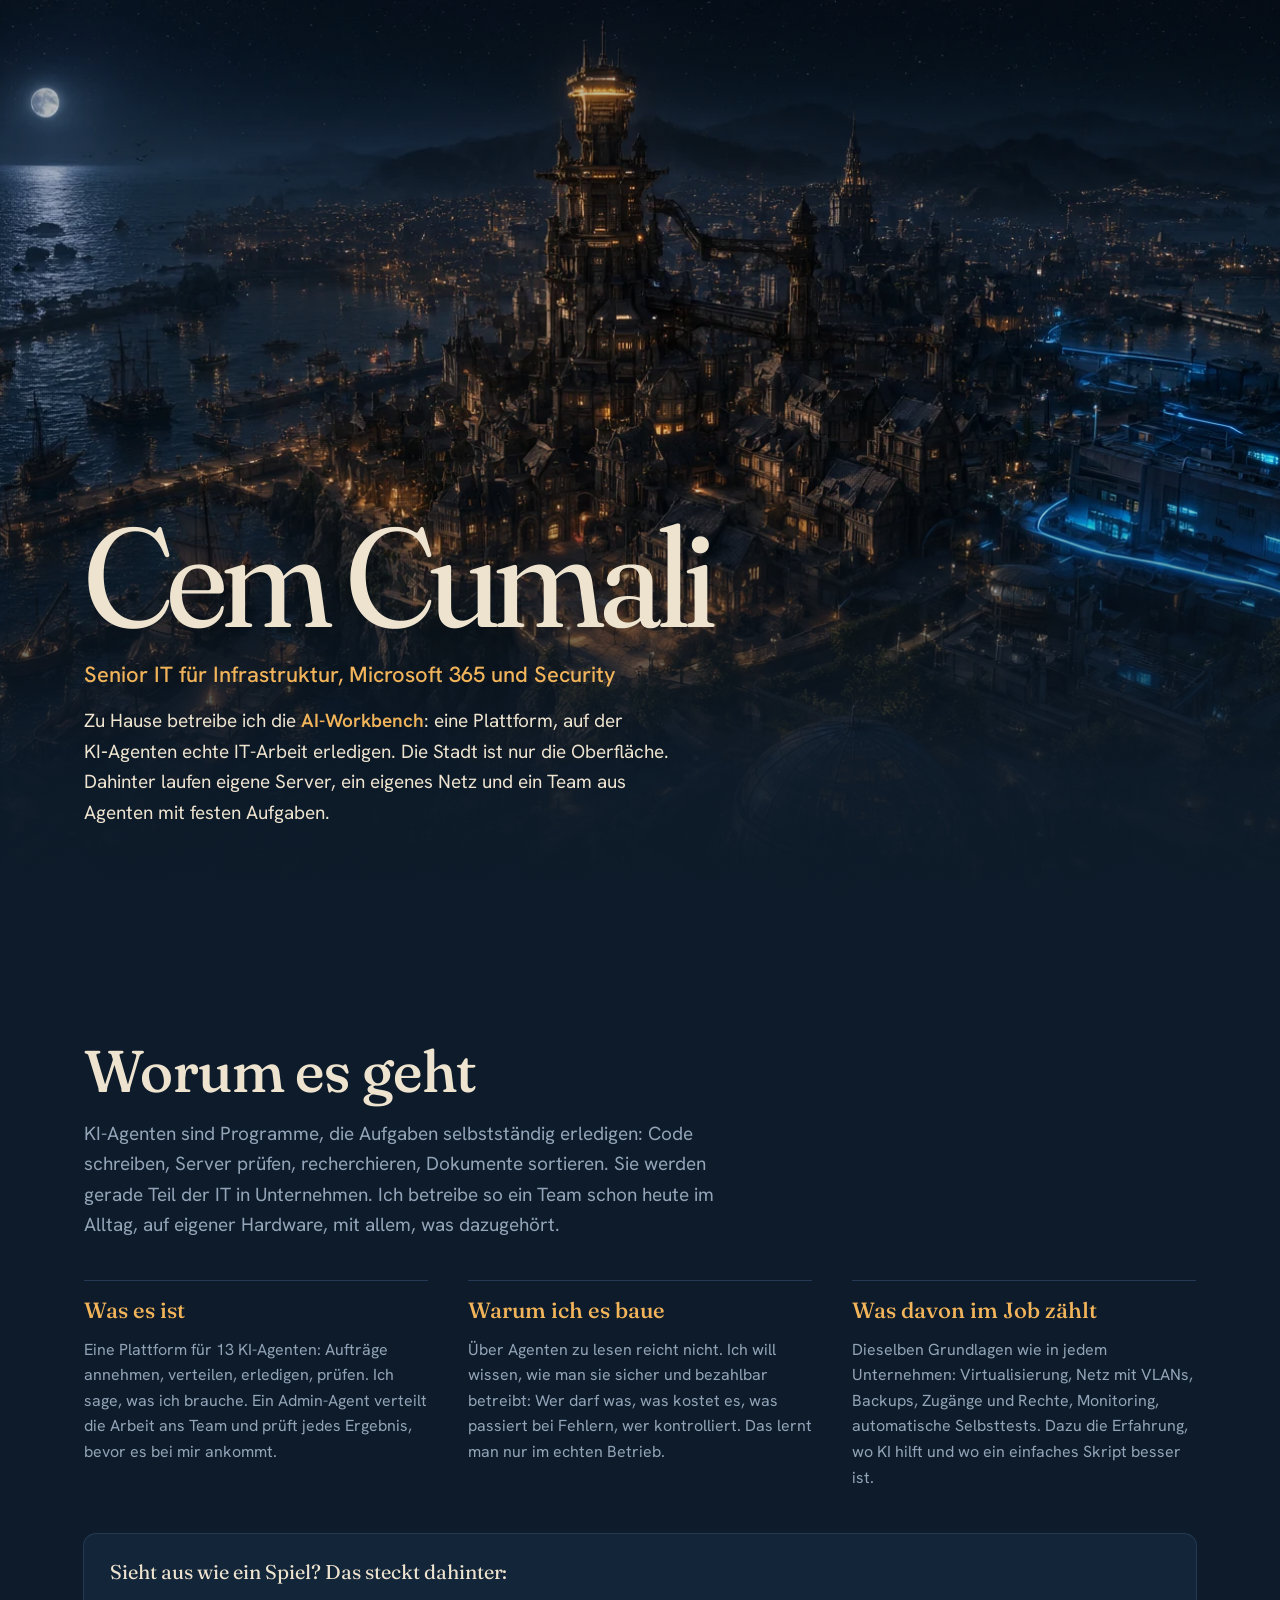
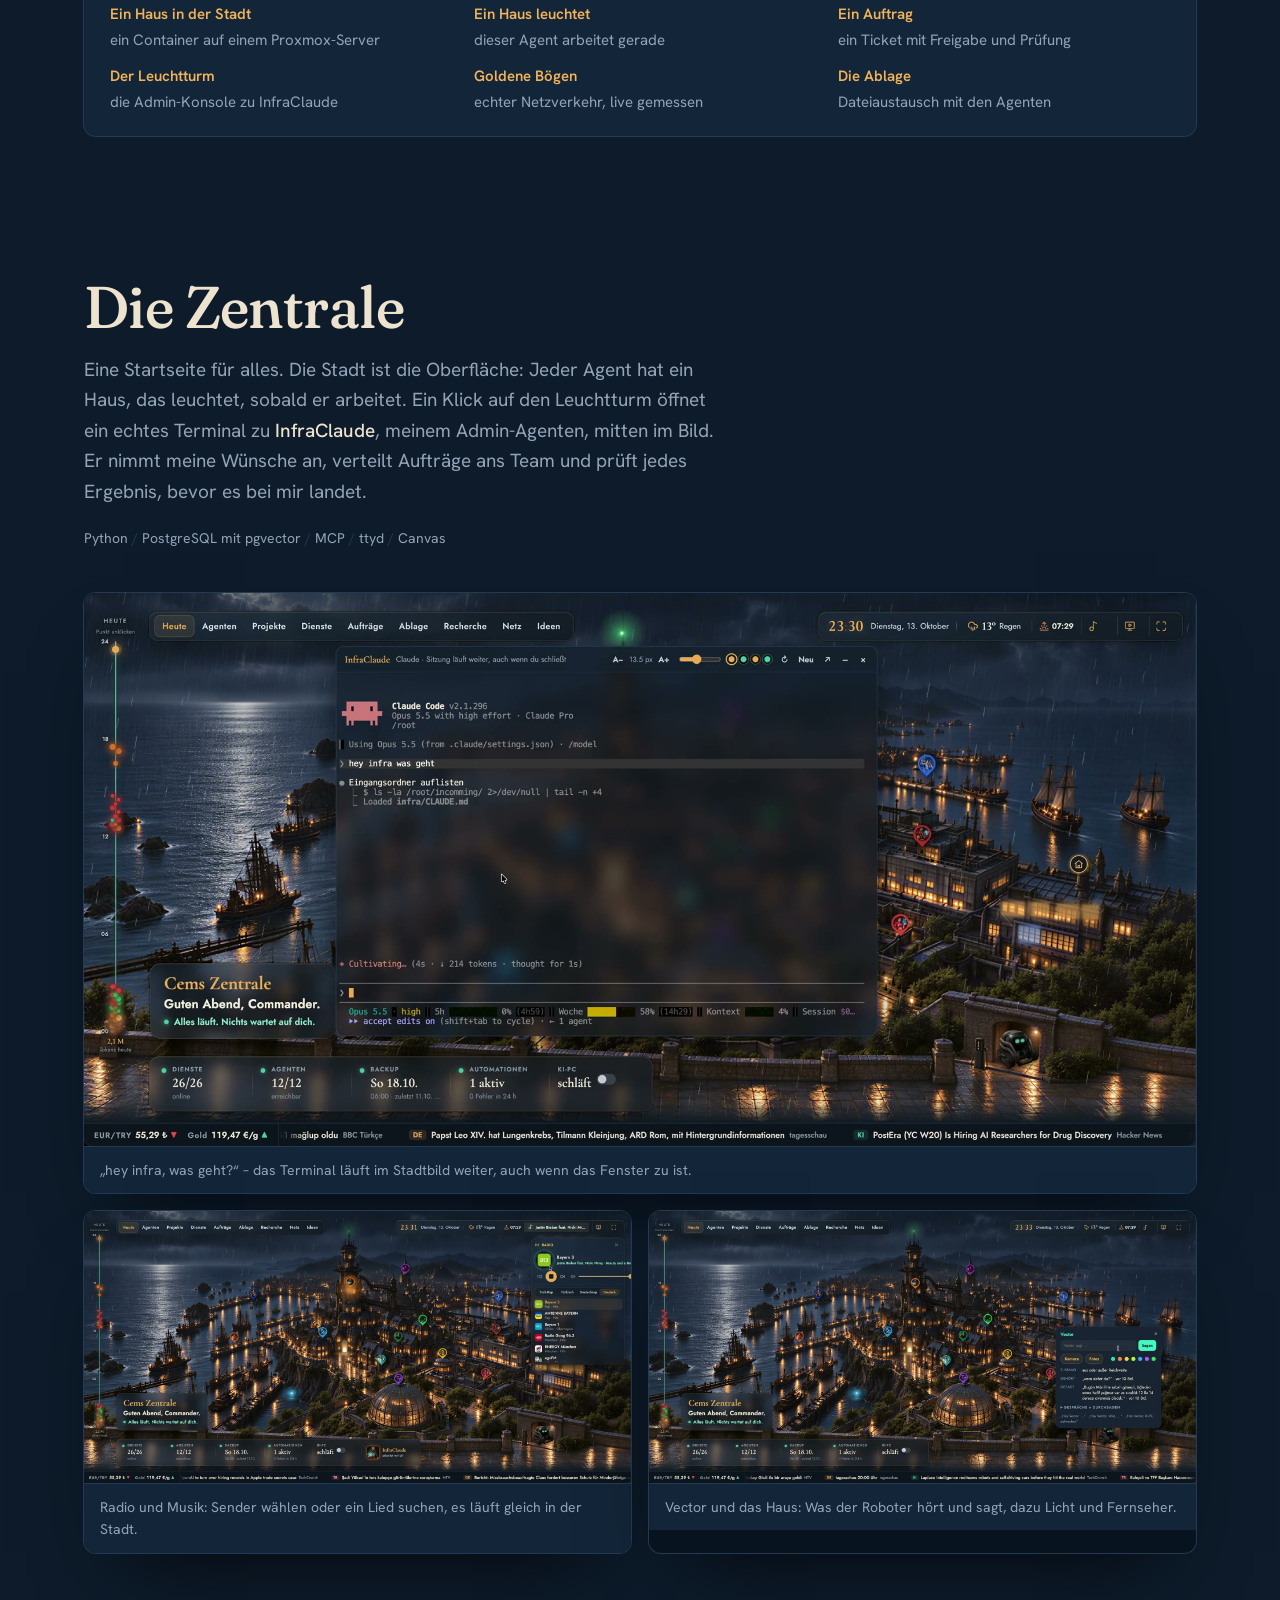
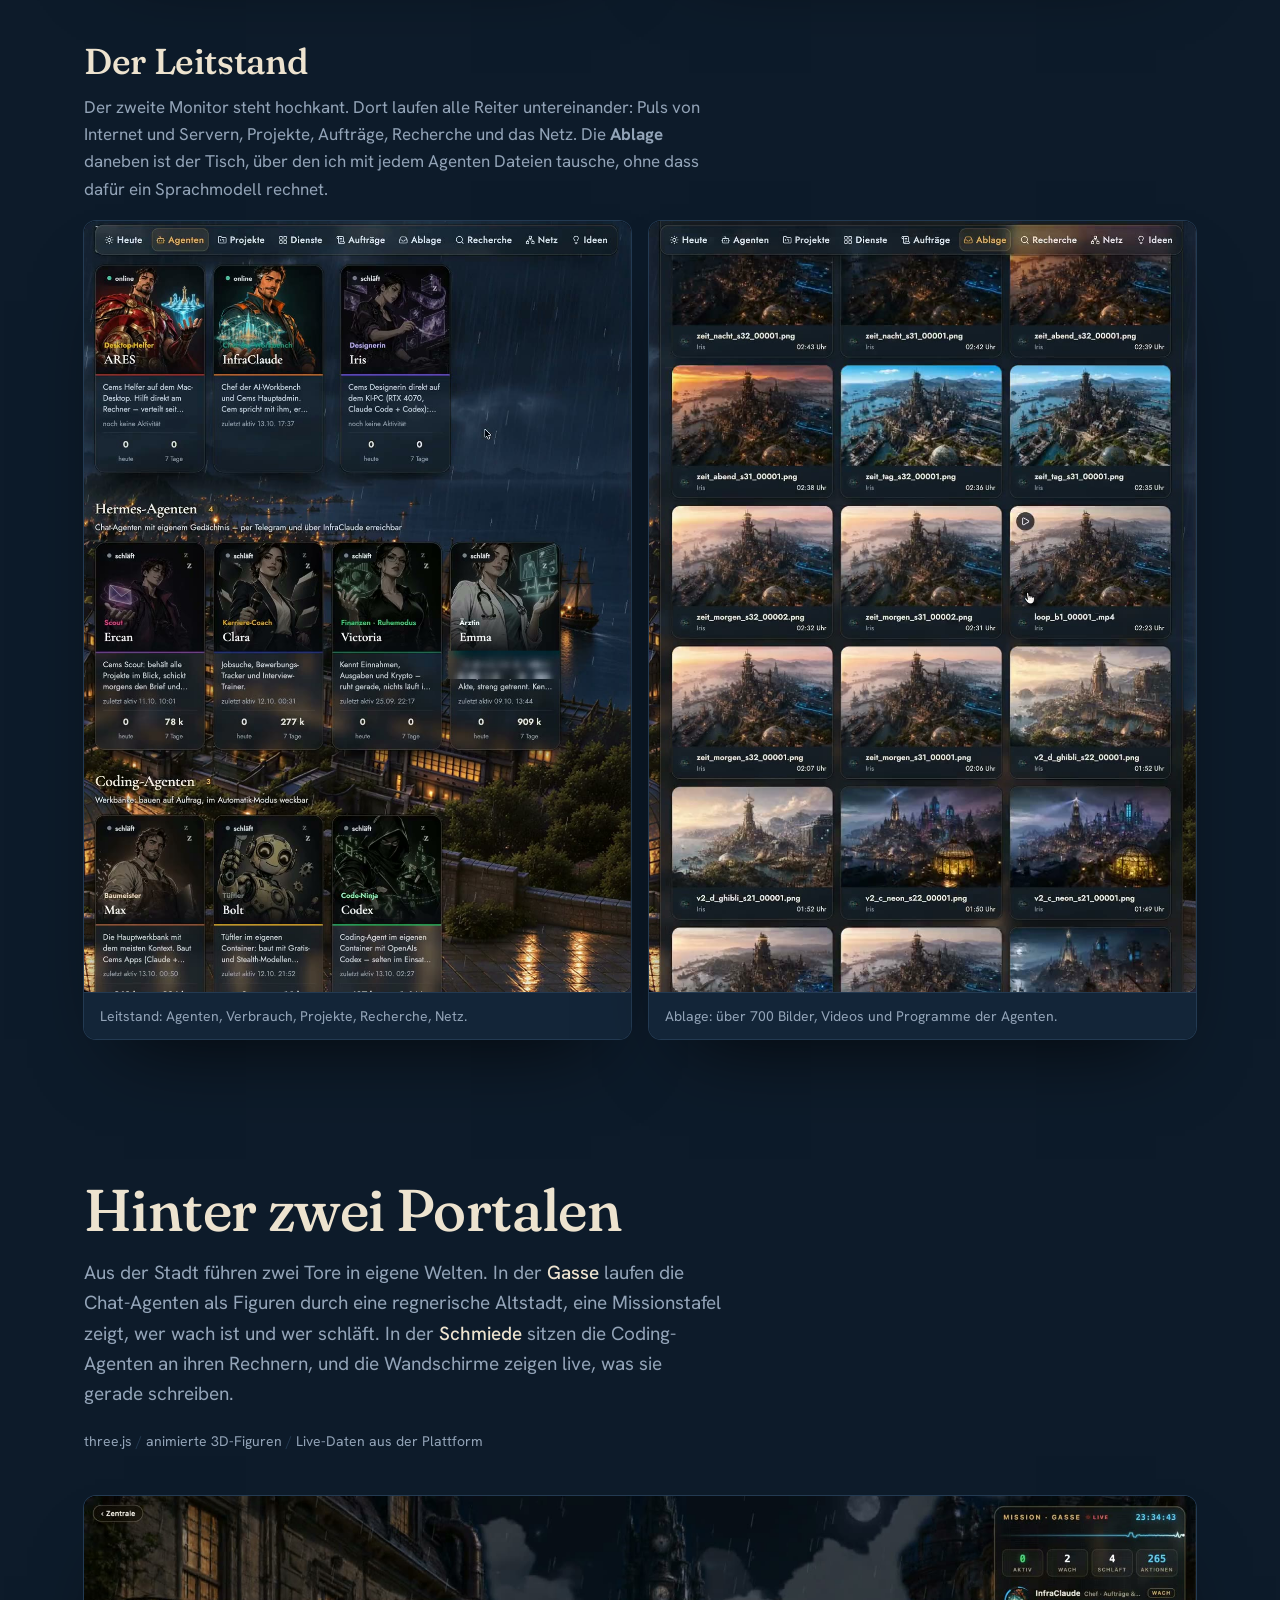
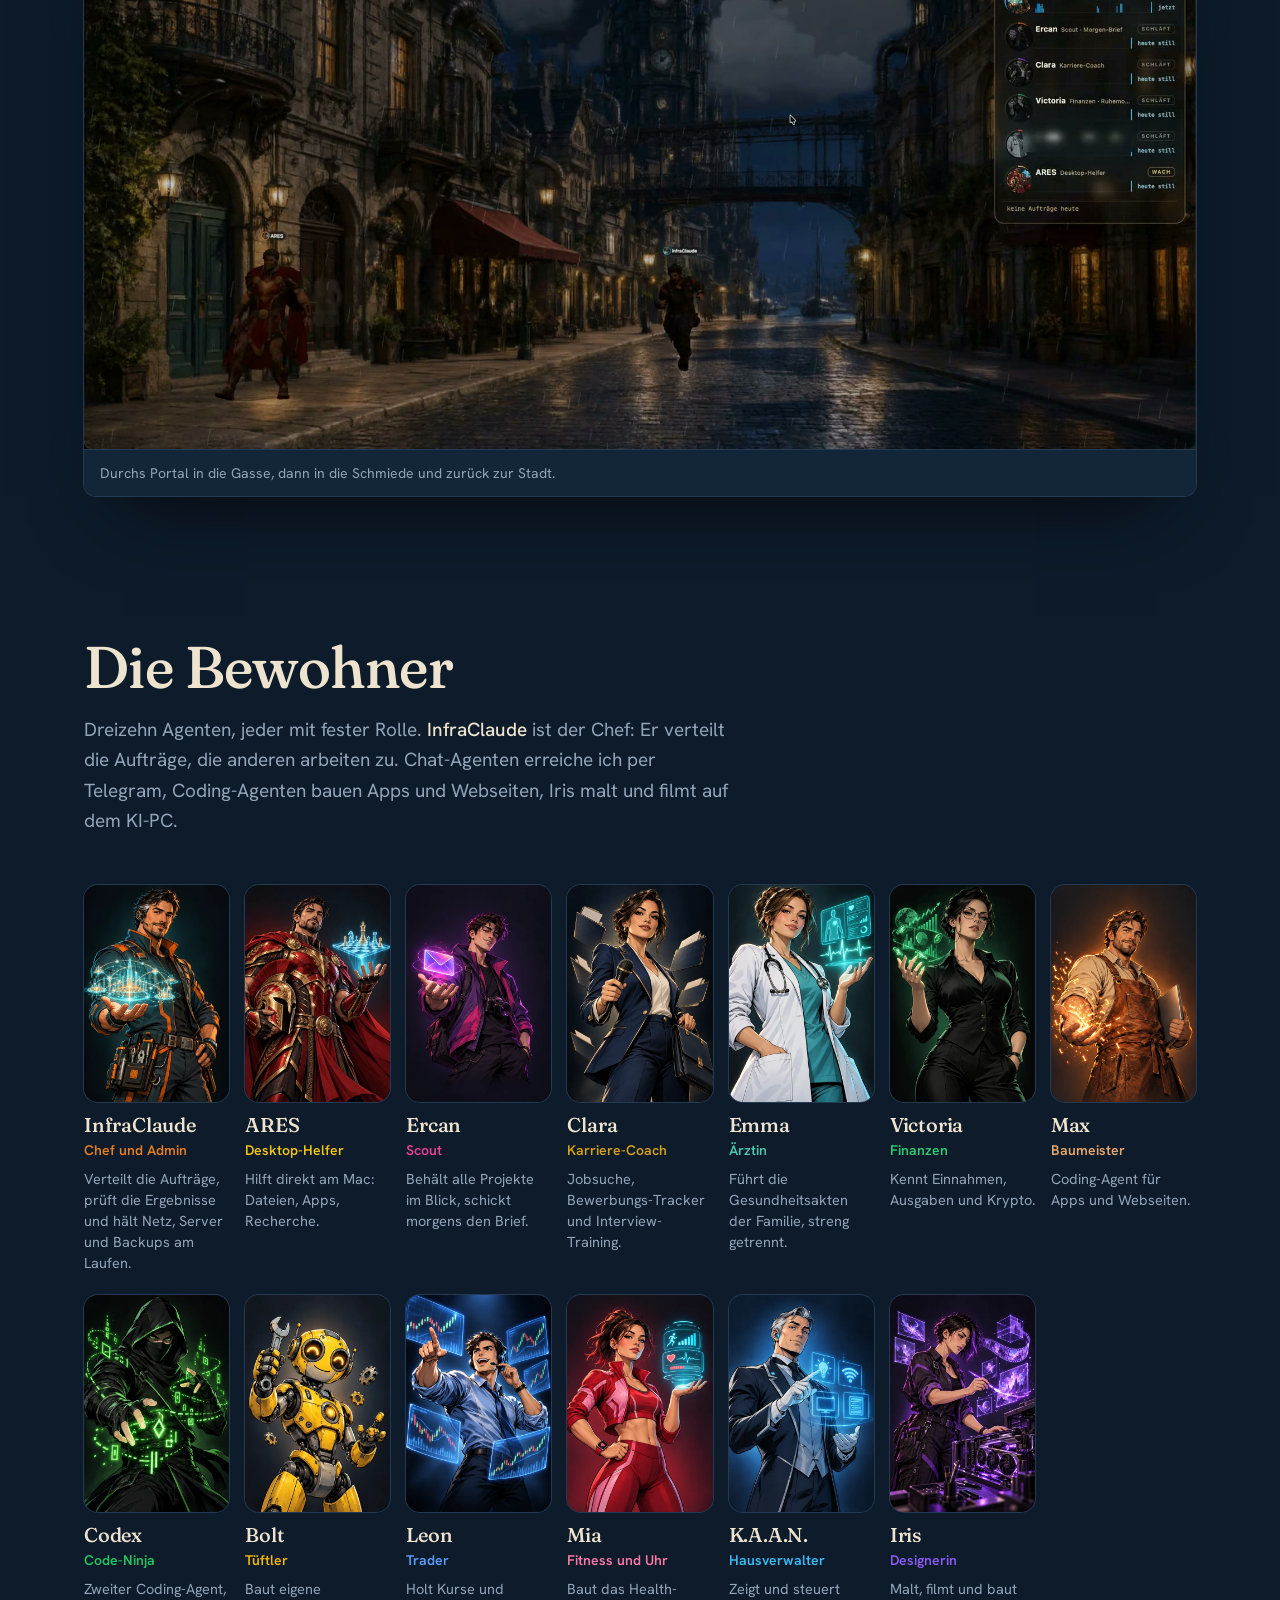
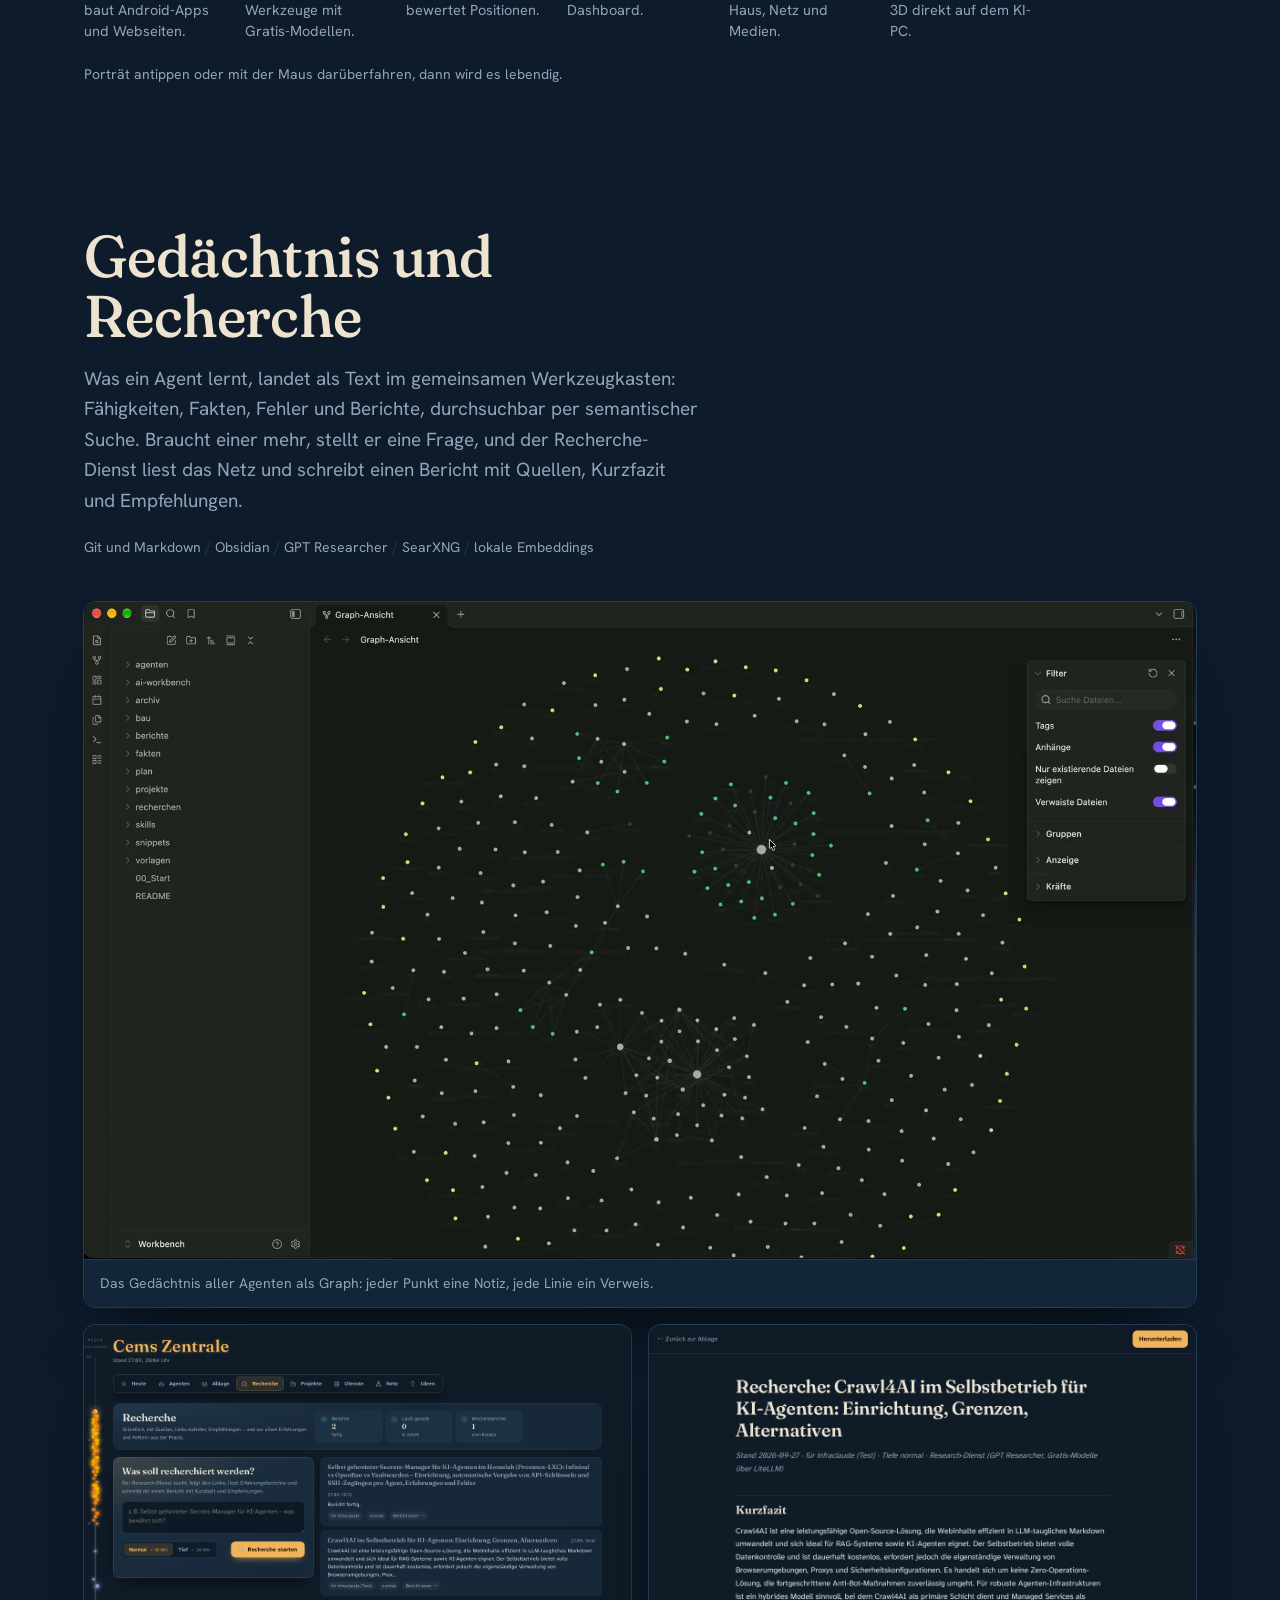
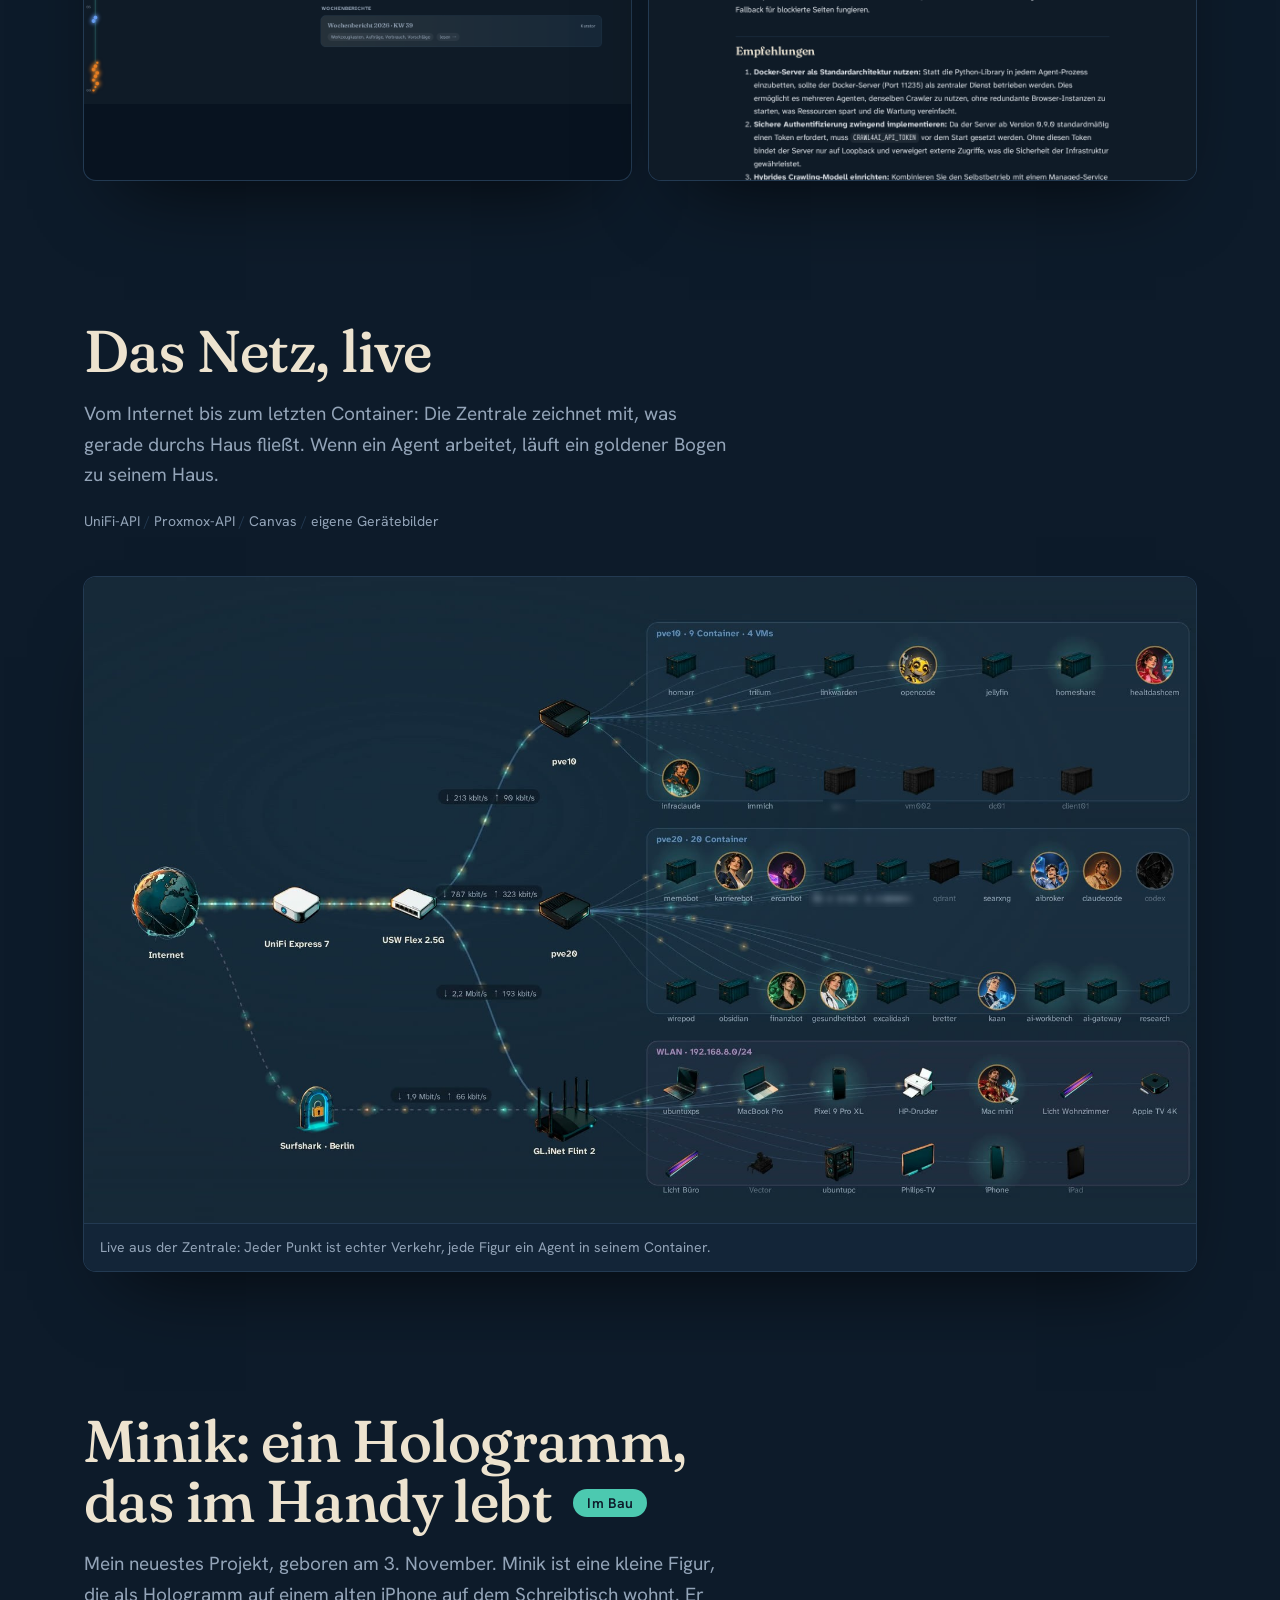
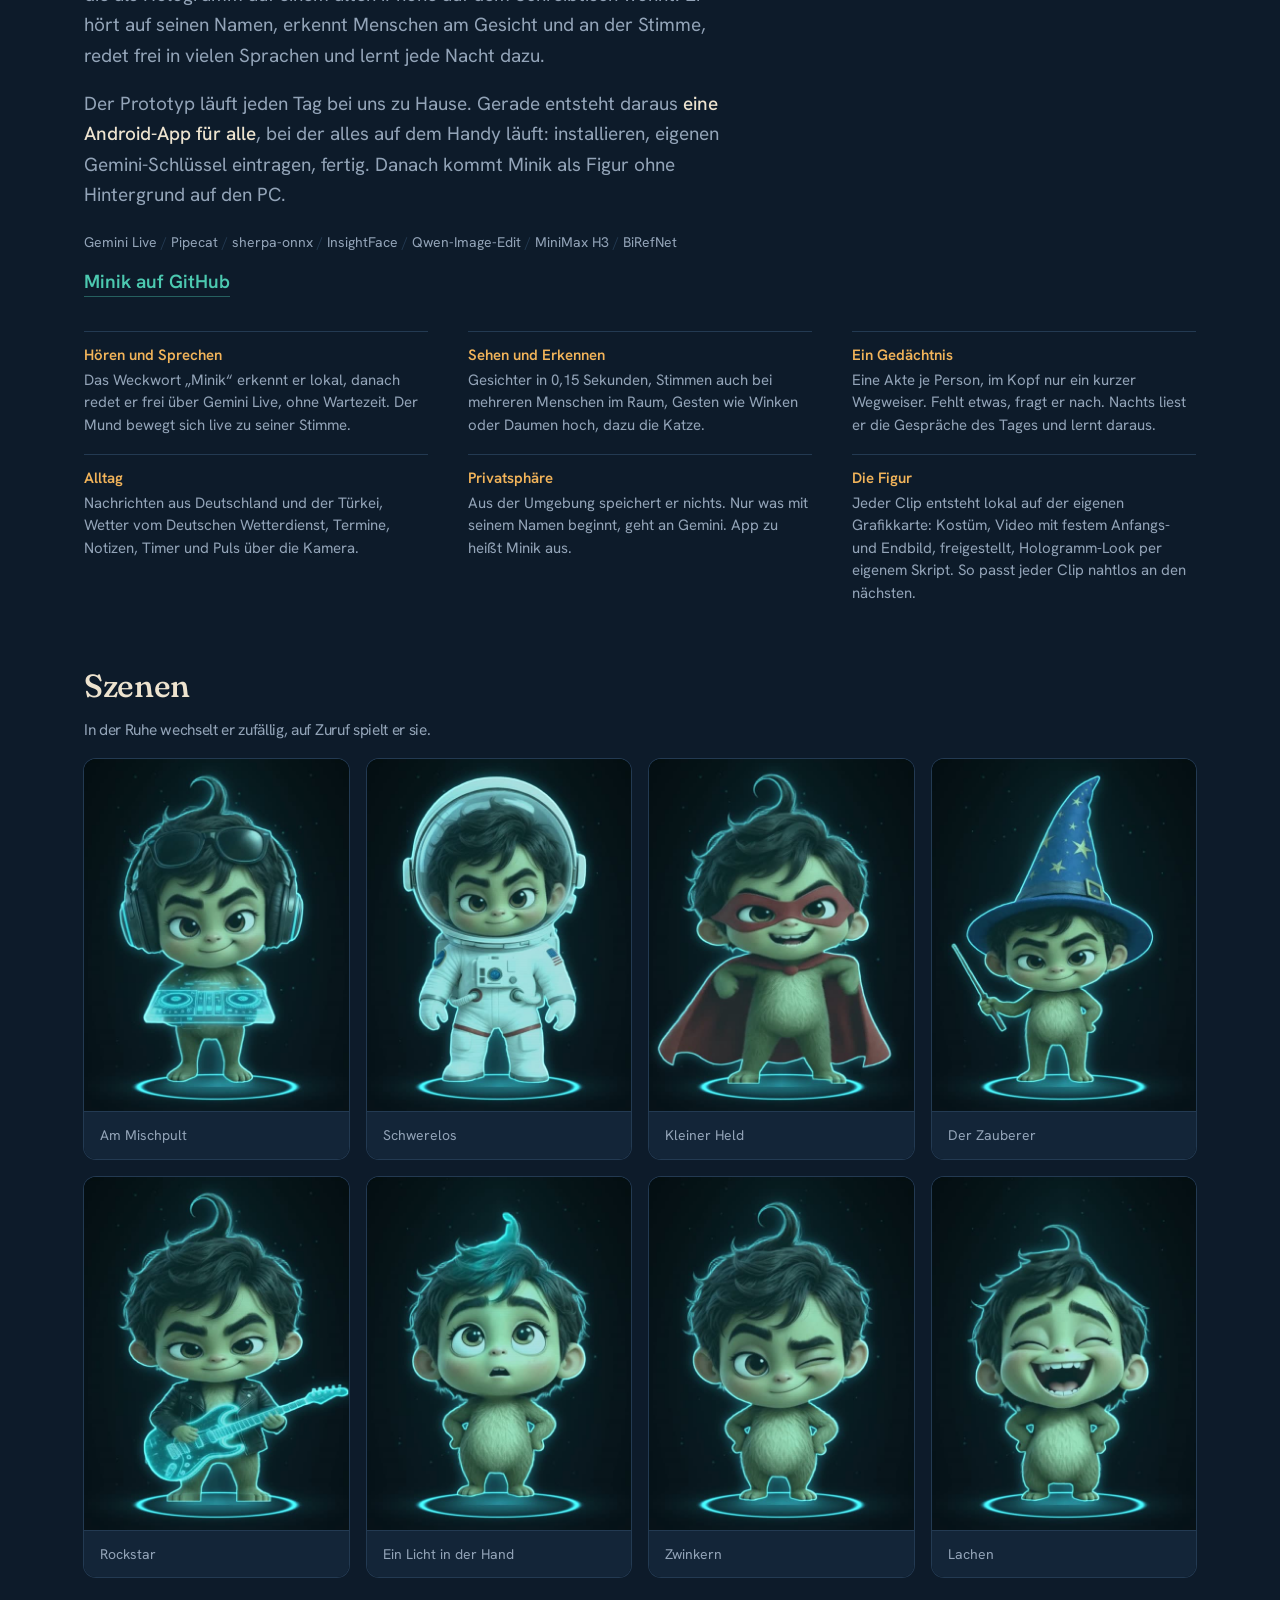
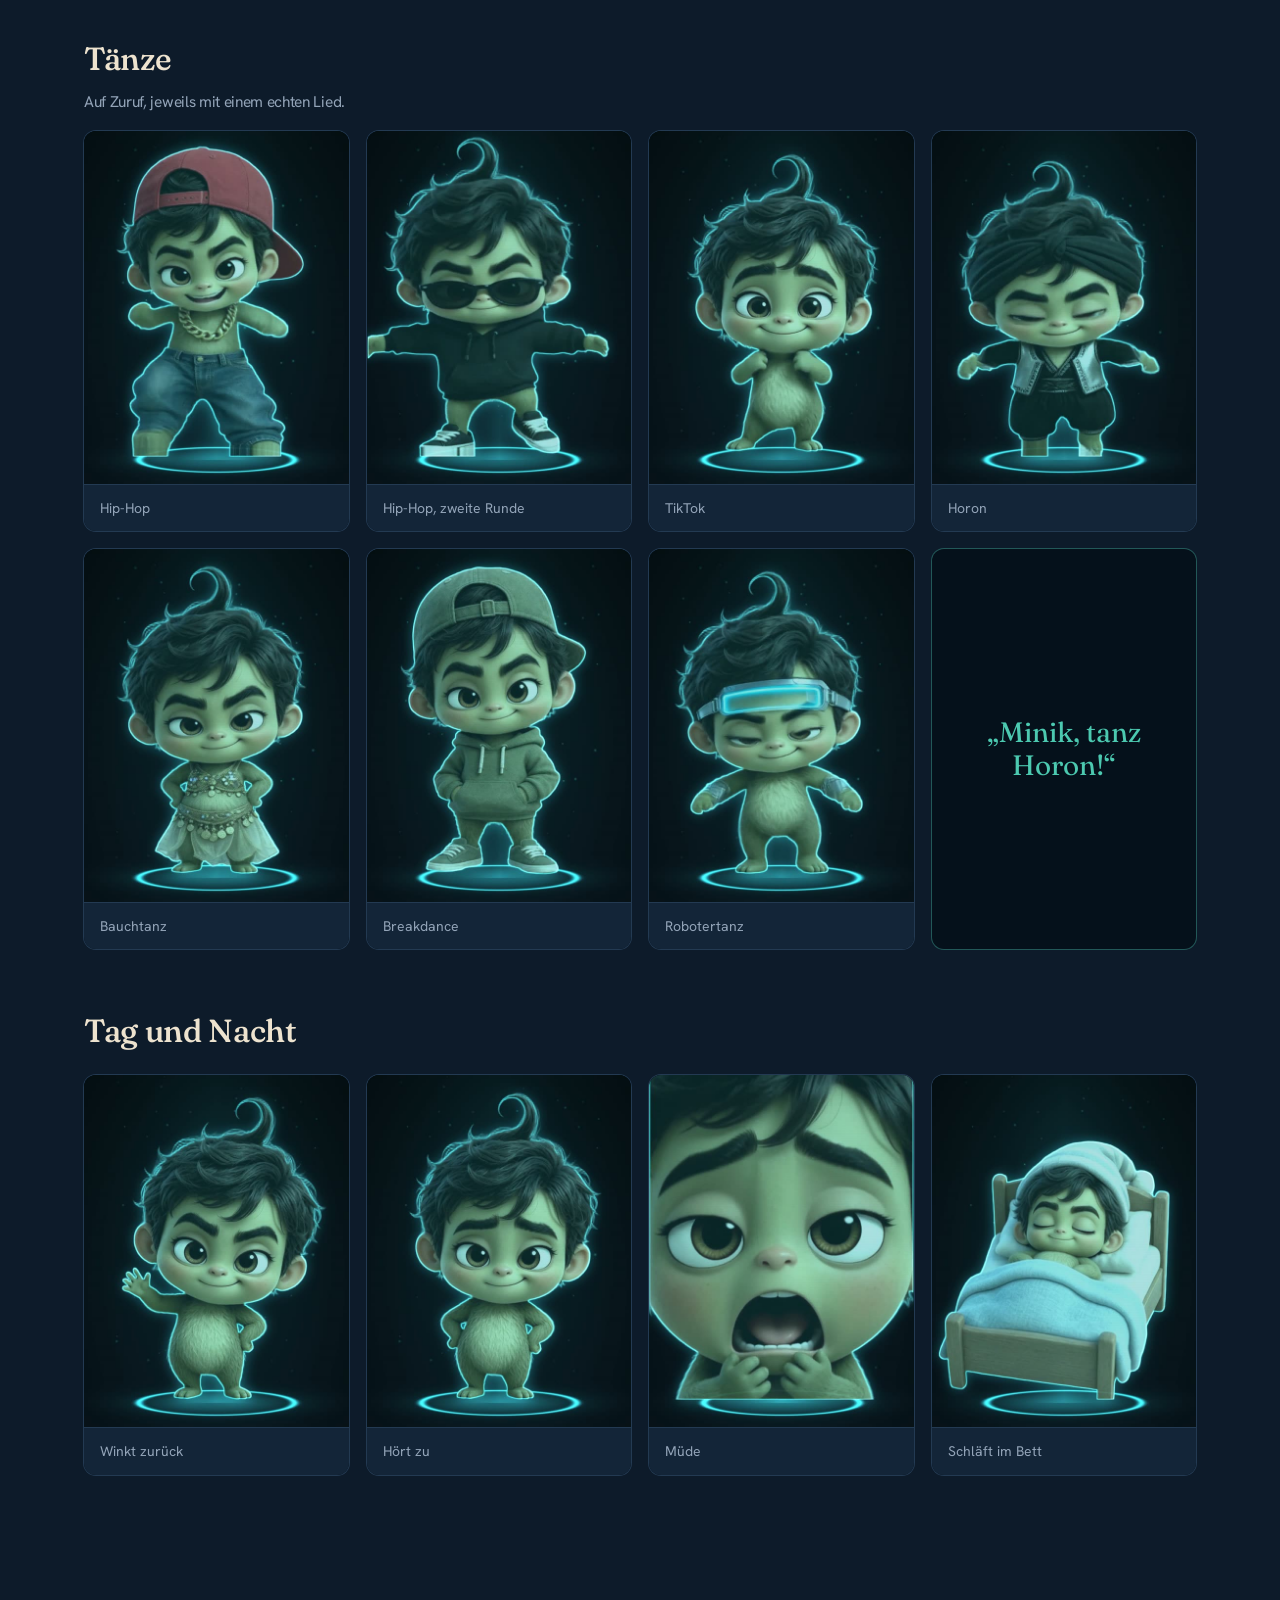
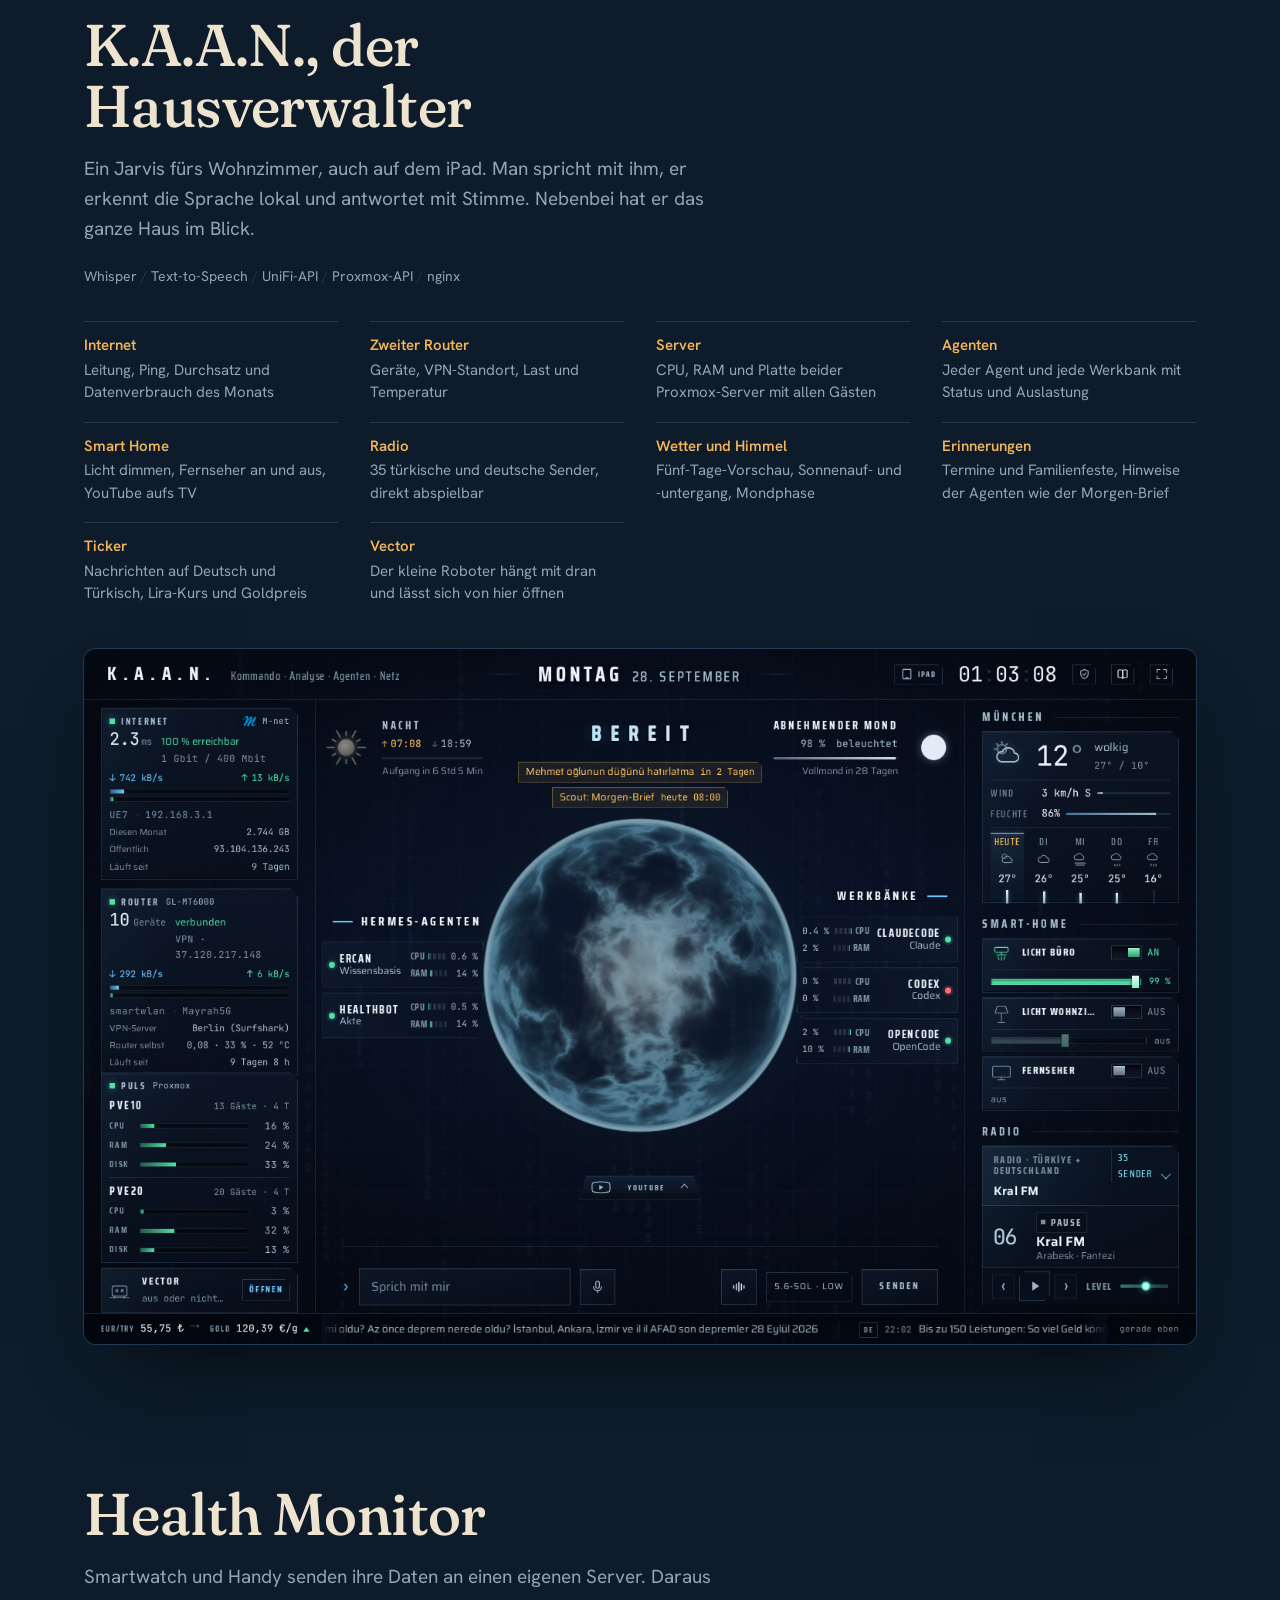
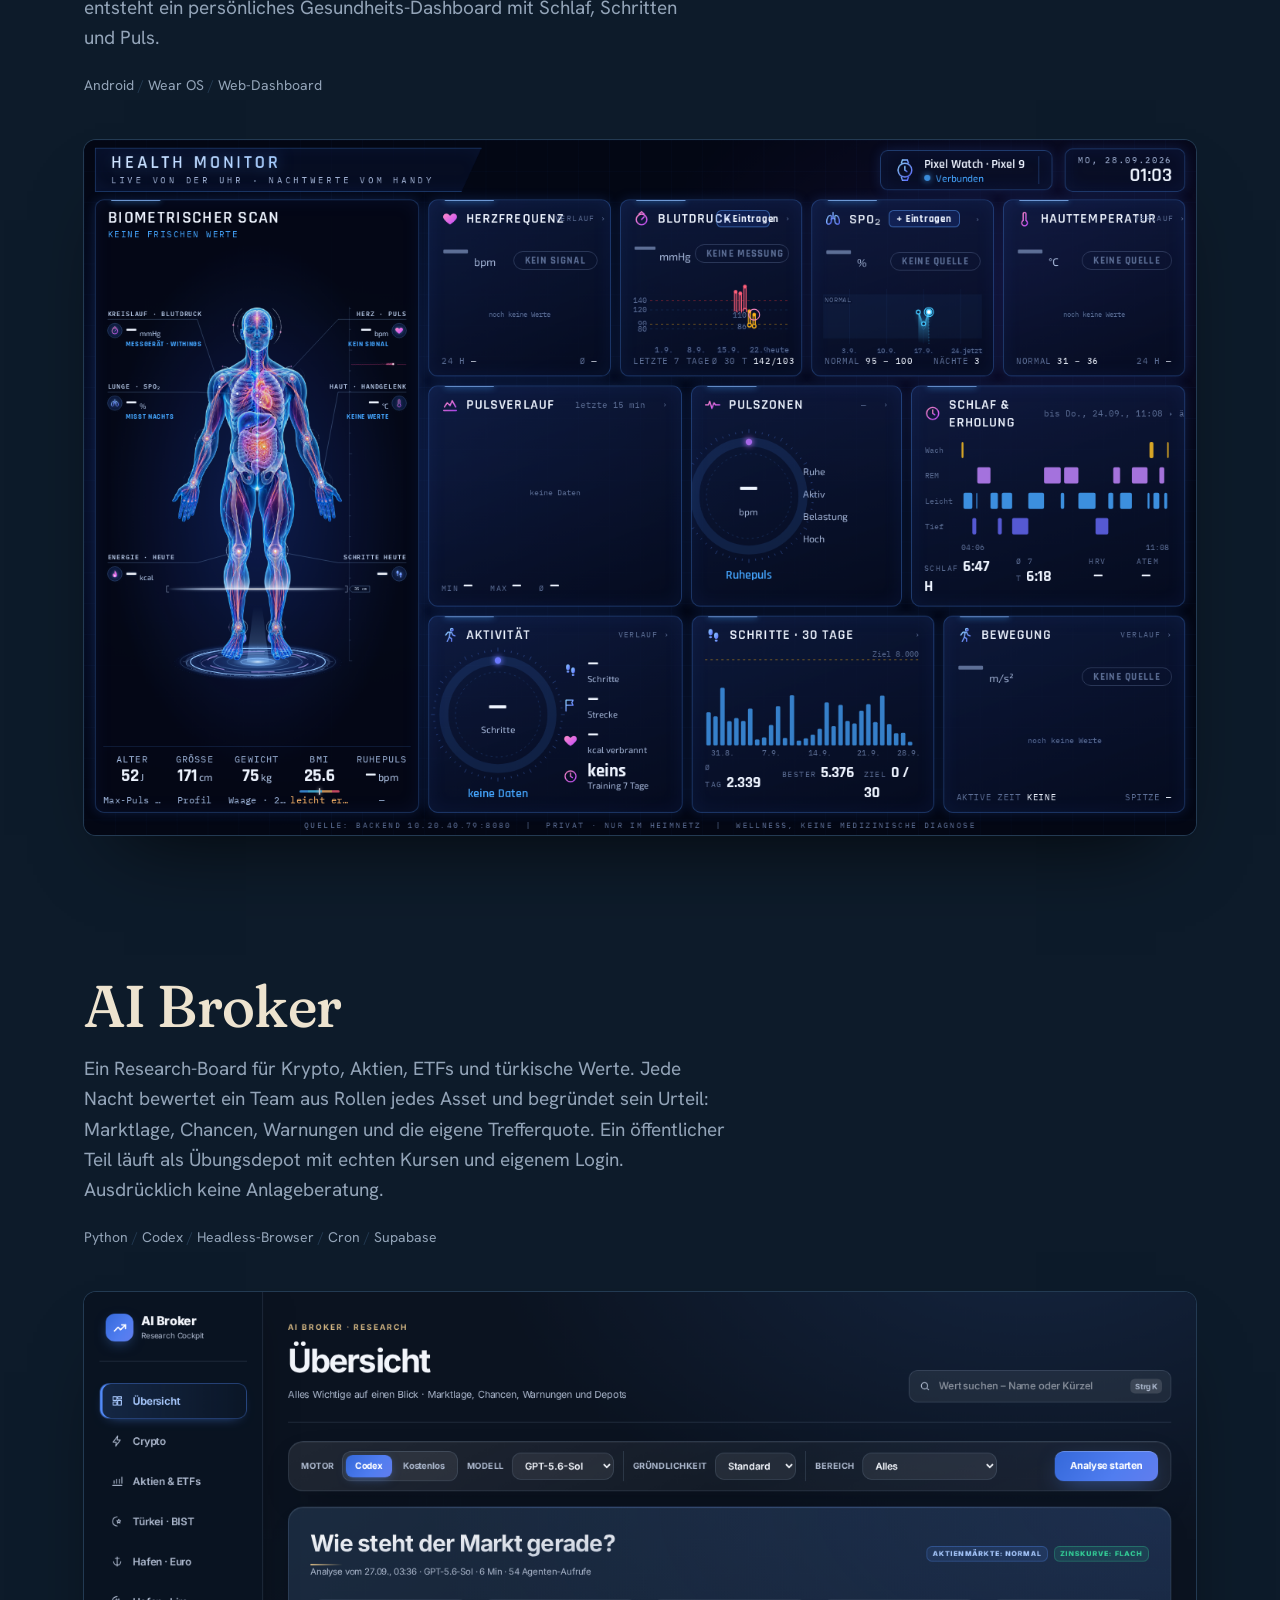
==== commit 10893a0c: "Portfolio: Minik vor KAAN" ====
--- a/index.html
+++ b/index.html
@@ -268,102 +268,6 @@
     <figcaption>Live aus der Zentrale: Jeder Punkt ist echter Verkehr, jede Figur ein Agent in seinem Container.</figcaption></figure>
 </section>
 
-<section id="kaan">
-  <div class="kopf">
-    <h2>K.A.A.N., der Hausverwalter</h2>
-    <p>Ein Jarvis fürs Wohnzimmer, auch auf dem iPad. Man spricht mit ihm, er erkennt die Sprache lokal und antwortet mit Stimme. Nebenbei hat er das ganze Haus im Blick.</p>
-    <p class="werkzeug"><span>Whisper</span><span>Text-to-Speech</span><span>UniFi-API</span><span>Proxmox-API</span><span>nginx</span></p>
-  </div>
-  <ul class="kann">
-    <li><strong>Internet</strong>Leitung, Ping, Durchsatz und Datenverbrauch des Monats</li>
-    <li><strong>Zweiter Router</strong>Geräte, VPN-Standort, Last und Temperatur</li>
-    <li><strong>Server</strong>CPU, RAM und Platte beider Proxmox-Server mit allen Gästen</li>
-    <li><strong>Agenten</strong>Jeder Agent und jede Werkbank mit Status und Auslastung</li>
-    <li><strong>Smart Home</strong>Licht dimmen, Fernseher an und aus, YouTube aufs TV</li>
-    <li><strong>Radio</strong>35 türkische und deutsche Sender, direkt abspielbar</li>
-    <li><strong>Wetter und Himmel</strong>Fünf-Tage-Vorschau, Sonnenauf- und -untergang, Mondphase</li>
-    <li><strong>Erinnerungen</strong>Termine und Familienfeste, Hinweise der Agenten wie der Morgen-Brief</li>
-    <li><strong>Ticker</strong>Nachrichten auf Deutsch und Türkisch, Lira-Kurs und Goldpreis</li>
-    <li><strong>Vector</strong>Der kleine Roboter hängt mit dran und lässt sich von hier öffnen</li>
-  </ul>
-  <figure class="schirm"><button class="zoom" aria-label="Groß anzeigen"><img src="medien/shots/kaan.png" alt="K.A.A.N.-Oberfläche mit Netzwerk, Proxmox-Auslastung, Wetter, Smart Home und Radio" loading="lazy" width="1440" height="900"></button></figure>
-</section>
-
-<section id="health">
-  <div class="kopf">
-    <h2>Health Monitor</h2>
-    <p>Smartwatch und Handy senden ihre Daten an einen eigenen Server. Daraus entsteht ein persönliches Gesundheits-Dashboard mit Schlaf, Schritten und Puls.</p>
-    <p class="werkzeug"><span>Android</span><span>Wear OS</span><span>Web-Dashboard</span></p>
-  </div>
-  <figure class="schirm"><button class="zoom" aria-label="Groß anzeigen"><img src="medien/shots/health.png" alt="Health Monitor mit Körpermodell, Schlafphasen und Schritten der letzten 30 Tage" loading="lazy" width="1440" height="900"></button></figure>
-</section>
-
-<section id="aibroker">
-  <div class="kopf">
-    <h2>AI Broker</h2>
-    <p>Ein Research-Board für Krypto, Aktien, ETFs und türkische Werte. Jede Nacht bewertet ein Team aus Rollen jedes Asset und begründet sein Urteil: Marktlage, Chancen, Warnungen und die eigene Trefferquote. Ein öffentlicher Teil läuft als Übungsdepot mit echten Kursen und eigenem Login. Ausdrücklich keine Anlageberatung.</p>
-    <p class="werkzeug"><span>Python</span><span>Codex</span><span>Headless-Browser</span><span>Cron</span><span>Supabase</span></p>
-  </div>
-  <figure class="schirm"><button class="zoom" aria-label="Groß anzeigen"><img src="medien/shots/aibroker-dunkel.png" alt="AI-Broker-Übersicht mit Angst-und-Gier-Index, Altcoin-Saison, Marktbreite und Leitindizes" loading="lazy" width="1440" height="900"></button></figure>
-</section>
-
-<section id="web">
-  <div class="kopf">
-    <h2>Fürs Netz gebaut</h2>
-    <p>Zwei Seiten, die öffentlich laufen. Die <strong>Lernplattform</strong> ist für die Klausurvorbereitung in der Familie entstanden: drei Fächer mit über 300 Aufgaben, Spickzetteln und Probeklausur, ohne Konto. Dazu mein <strong>Bewerbungsprofil</strong> mit Werdegang und Projekten.</p>
-    <p class="werkzeug"><span>Astro</span><span>Vercel</span></p>
-  </div>
-  <div class="paar">
-    <figure class="schirm"><button class="zoom" aria-label="Groß anzeigen"><img src="medien/shots/lernplattform-2.png" alt="Lernplattform Mathematik 1 mit Fortschritt, Kapiteln und Abfragen" loading="lazy" width="1440" height="900"></button>
-      <figcaption>Lernplattform, hier Mathematik 1</figcaption></figure>
-    <figure class="schirm"><button class="zoom" aria-label="Groß anzeigen"><img src="medien/shots/profil.png" alt="Bewerbungsprofil von Cem Cumali mit Foto und Kennzahlen" loading="lazy" width="1440" height="900"></button>
-      <figcaption><a href="https://profilcem.vercel.app">Bewerbungsprofil</a></figcaption></figure>
-  </div>
-</section>
-
-<section id="werkstatt">
-  <div class="kopf">
-    <h2>Aus meiner <span style="white-space:nowrap">KI-Werkstatt</span></h2>
-    <p>Die Stadt, die Porträts und die Gerätebilder entstehen auf einem eigenen KI-PC mit lokalen Bild- und Videomodellen. Für jede Tageszeit gibt es ein eigenes Bild, dazu kurze Ereignisse, die in der Zentrale abgespielt werden.</p>
-    <p class="werkzeug"><span>ComfyUI</span><span>Qwen Image</span><span>lokale Videomodelle</span><span>eigene GPU</span></p>
-  </div>
-  <div class="zeiten">
-    <div class="bild" id="zeitbild">
-      <img src="medien/stadt/morgen.webp" alt="Die Stadt am Morgen" data-z="morgen" loading="lazy">
-      <img src="medien/stadt/tag.webp" alt="Die Stadt am Tag" data-z="tag" loading="lazy">
-      <img src="medien/stadt/abend.webp" alt="Die Stadt am Abend" data-z="abend" loading="lazy" class="an">
-      <img src="medien/stadt/nacht.webp" alt="Die Stadt bei Nacht" data-z="nacht" loading="lazy">
-    </div>
-    <div class="wahl" role="group" aria-label="Tageszeit">
-      <button data-z="morgen" aria-pressed="false">Morgen</button>
-      <button data-z="tag" aria-pressed="false">Tag</button>
-      <button data-z="abend" aria-pressed="true">Abend</button>
-      <button data-z="nacht" aria-pressed="false">Nacht</button>
-    </div>
-  </div>
-  <div class="ereignisse">
-    <figure><video muted loop playsinline preload="none" poster="medien/stadt/nacht.webp" data-auto><source src="medien/stadt/ereignis_schiff_nacht.mp4" type="video/mp4"></video><figcaption>Ein Schiff läuft ein</figcaption></figure>
-    <figure><video muted loop playsinline preload="none" poster="medien/stadt/nacht.webp" data-auto><source src="medien/stadt/ereignis_feuerwerk_nacht.mp4" type="video/mp4"></video><figcaption>Feuerwerk</figcaption></figure>
-    <figure><video muted loop playsinline preload="none" poster="medien/stadt/abend.webp" data-auto><source src="medien/stadt/ereignis_gewitter_abend.mp4" type="video/mp4"></video><figcaption>Gewitter</figcaption></figure>
-  </div>
-</section>
-
-<section id="llm">
-  <div class="kopf">
-    <h2>Sprachmodelle im eigenen Haus</h2>
-    <p>Die Agenten arbeiten mit Cloud-Modellen. Für den Fall, dass ein Anbieter ausfällt oder ein Limit greift, liegen auf dem KI-PC <strong>eigene Modelle als Reserve</strong> bereit. Sie laufen über eine Schnittstelle, die die Agenten schon kennen. Ein Chat-Agent lief testweise komplett lokal, mit Werkzeugaufrufen.</p>
-    <p class="werkzeug"><span>llama.cpp, selbst für CUDA gebaut</span><span>GGUF-Quantisierung</span><span>OpenAI-kompatible API</span><span>RTX 4070, 12 GB</span></p>
-  </div>
-  <ul class="kann">
-    <li><strong>Qwen 3.6 · 35B (MoE)</strong>Läuft als Reserve-Server: liest gut 2.000 Token pro Sekunde ein und schreibt rund 55 pro Sekunde, Werkzeugaufrufe geprüft.</li>
-    <li><strong>Qwen 3.8 · 27B</strong>In drei Größen von 9 bis 17 GB vermessen, mit und ohne Multi-Token-Vorhersage.</li>
-    <li><strong>Bonsai 2 · 27B</strong>Zweiter Reserve-Server mit 64.000 Token Kontext, auf schnelles Einlesen langer Agenten-Prompts getrimmt.</li>
-    <li><strong>Xing 4.0 · 29B</strong>Neues Coding-Modell, wenige Tage nach Erscheinen mit eigenem llama.cpp-Zweig lauffähig gemacht.</li>
-    <li><strong>Qwen 3.8 Flash-Next</strong>Ein 2-Bit-Riese mit über 60 GB: läuft, zeigt aber, wo der Prozessor zum Engpass wird.</li>
-    <li><strong>Was hängen blieb</strong>Multi-Token-Vorhersage lohnt nur, wenn das Modell nicht ganz auf die Karte passt: plus 27 Prozent beim großen, minus 40 Prozent beim kleinen.</li>
-  </ul>
-</section>
-
 <section id="minik">
   <div class="kopf">
     <h2>Minik: ein Hologramm, das im Handy lebt <span class="baustelle">Im Bau</span></h2>
@@ -409,6 +313,102 @@
     <figure class="holo"><video muted loop playsinline preload="none" data-auto poster="medien/minik/minik_einschlafen.jpg" aria-label="Minik: Müde"><source src="medien/minik/minik_einschlafen.mp4" type="video/mp4"></video><figcaption>Müde</figcaption></figure>
     <figure class="holo"><video muted loop playsinline preload="none" data-auto poster="medien/minik/minik_schlafen.jpg" aria-label="Minik: Schläft im Bett"><source src="medien/minik/minik_schlafen.mp4" type="video/mp4"></video><figcaption>Schläft im Bett</figcaption></figure>
   </div>
+</section>
+
+<section id="kaan">
+  <div class="kopf">
+    <h2>K.A.A.N., der Hausverwalter</h2>
+    <p>Ein Jarvis fürs Wohnzimmer, auch auf dem iPad. Man spricht mit ihm, er erkennt die Sprache lokal und antwortet mit Stimme. Nebenbei hat er das ganze Haus im Blick.</p>
+    <p class="werkzeug"><span>Whisper</span><span>Text-to-Speech</span><span>UniFi-API</span><span>Proxmox-API</span><span>nginx</span></p>
+  </div>
+  <ul class="kann">
+    <li><strong>Internet</strong>Leitung, Ping, Durchsatz und Datenverbrauch des Monats</li>
+    <li><strong>Zweiter Router</strong>Geräte, VPN-Standort, Last und Temperatur</li>
+    <li><strong>Server</strong>CPU, RAM und Platte beider Proxmox-Server mit allen Gästen</li>
+    <li><strong>Agenten</strong>Jeder Agent und jede Werkbank mit Status und Auslastung</li>
+    <li><strong>Smart Home</strong>Licht dimmen, Fernseher an und aus, YouTube aufs TV</li>
+    <li><strong>Radio</strong>35 türkische und deutsche Sender, direkt abspielbar</li>
+    <li><strong>Wetter und Himmel</strong>Fünf-Tage-Vorschau, Sonnenauf- und -untergang, Mondphase</li>
+    <li><strong>Erinnerungen</strong>Termine und Familienfeste, Hinweise der Agenten wie der Morgen-Brief</li>
+    <li><strong>Ticker</strong>Nachrichten auf Deutsch und Türkisch, Lira-Kurs und Goldpreis</li>
+    <li><strong>Vector</strong>Der kleine Roboter hängt mit dran und lässt sich von hier öffnen</li>
+  </ul>
+  <figure class="schirm"><button class="zoom" aria-label="Groß anzeigen"><img src="medien/shots/kaan.png" alt="K.A.A.N.-Oberfläche mit Netzwerk, Proxmox-Auslastung, Wetter, Smart Home und Radio" loading="lazy" width="1440" height="900"></button></figure>
+</section>
+
+<section id="health">
+  <div class="kopf">
+    <h2>Health Monitor</h2>
+    <p>Smartwatch und Handy senden ihre Daten an einen eigenen Server. Daraus entsteht ein persönliches Gesundheits-Dashboard mit Schlaf, Schritten und Puls.</p>
+    <p class="werkzeug"><span>Android</span><span>Wear OS</span><span>Web-Dashboard</span></p>
+  </div>
+  <figure class="schirm"><button class="zoom" aria-label="Groß anzeigen"><img src="medien/shots/health.png" alt="Health Monitor mit Körpermodell, Schlafphasen und Schritten der letzten 30 Tage" loading="lazy" width="1440" height="900"></button></figure>
+</section>
+
+<section id="aibroker">
+  <div class="kopf">
+    <h2>AI Broker</h2>
+    <p>Ein Research-Board für Krypto, Aktien, ETFs und türkische Werte. Jede Nacht bewertet ein Team aus Rollen jedes Asset und begründet sein Urteil: Marktlage, Chancen, Warnungen und die eigene Trefferquote. Ein öffentlicher Teil läuft als Übungsdepot mit echten Kursen und eigenem Login. Ausdrücklich keine Anlageberatung.</p>
+    <p class="werkzeug"><span>Python</span><span>Codex</span><span>Headless-Browser</span><span>Cron</span><span>Supabase</span></p>
+  </div>
+  <figure class="schirm"><button class="zoom" aria-label="Groß anzeigen"><img src="medien/shots/aibroker-dunkel.png" alt="AI-Broker-Übersicht mit Angst-und-Gier-Index, Altcoin-Saison, Marktbreite und Leitindizes" loading="lazy" width="1440" height="900"></button></figure>
+</section>
+
+<section id="web">
+  <div class="kopf">
+    <h2>Fürs Netz gebaut</h2>
+    <p>Zwei Seiten, die öffentlich laufen. Die <strong>Lernplattform</strong> ist für die Klausurvorbereitung in der Familie entstanden: drei Fächer mit über 300 Aufgaben, Spickzetteln und Probeklausur, ohne Konto. Dazu mein <strong>Bewerbungsprofil</strong> mit Werdegang und Projekten.</p>
+    <p class="werkzeug"><span>Astro</span><span>Vercel</span></p>
+  </div>
+  <div class="paar">
+    <figure class="schirm"><button class="zoom" aria-label="Groß anzeigen"><img src="medien/shots/lernplattform-2.png" alt="Lernplattform Mathematik 1 mit Fortschritt, Kapiteln und Abfragen" loading="lazy" width="1440" height="900"></button>
+      <figcaption>Lernplattform, hier Mathematik 1</figcaption></figure>
+    <figure class="schirm"><button class="zoom" aria-label="Groß anzeigen"><img src="medien/shots/profil.png" alt="Bewerbungsprofil von Cem Cumali mit Foto und Kennzahlen" loading="lazy" width="1440" height="900"></button>
+      <figcaption><a href="https://profilcem.vercel.app">Bewerbungsprofil</a></figcaption></figure>
+  </div>
+</section>
+
+<section id="werkstatt">
+  <div class="kopf">
+    <h2>Aus meiner <span style="white-space:nowrap">KI-Werkstatt</span></h2>
+    <p>Die Stadt, die Porträts und die Gerätebilder entstehen auf einem eigenen KI-PC mit lokalen Bild- und Videomodellen. Für jede Tageszeit gibt es ein eigenes Bild, dazu kurze Ereignisse, die in der Zentrale abgespielt werden.</p>
+    <p class="werkzeug"><span>ComfyUI</span><span>Qwen Image</span><span>lokale Videomodelle</span><span>eigene GPU</span></p>
+  </div>
+  <div class="zeiten">
+    <div class="bild" id="zeitbild">
+      <img src="medien/stadt/morgen.webp" alt="Die Stadt am Morgen" data-z="morgen" loading="lazy">
+      <img src="medien/stadt/tag.webp" alt="Die Stadt am Tag" data-z="tag" loading="lazy">
+      <img src="medien/stadt/abend.webp" alt="Die Stadt am Abend" data-z="abend" loading="lazy" class="an">
+      <img src="medien/stadt/nacht.webp" alt="Die Stadt bei Nacht" data-z="nacht" loading="lazy">
+    </div>
+    <div class="wahl" role="group" aria-label="Tageszeit">
+      <button data-z="morgen" aria-pressed="false">Morgen</button>
+      <button data-z="tag" aria-pressed="false">Tag</button>
+      <button data-z="abend" aria-pressed="true">Abend</button>
+      <button data-z="nacht" aria-pressed="false">Nacht</button>
+    </div>
+  </div>
+  <div class="ereignisse">
+    <figure><video muted loop playsinline preload="none" poster="medien/stadt/nacht.webp" data-auto><source src="medien/stadt/ereignis_schiff_nacht.mp4" type="video/mp4"></video><figcaption>Ein Schiff läuft ein</figcaption></figure>
+    <figure><video muted loop playsinline preload="none" poster="medien/stadt/nacht.webp" data-auto><source src="medien/stadt/ereignis_feuerwerk_nacht.mp4" type="video/mp4"></video><figcaption>Feuerwerk</figcaption></figure>
+    <figure><video muted loop playsinline preload="none" poster="medien/stadt/abend.webp" data-auto><source src="medien/stadt/ereignis_gewitter_abend.mp4" type="video/mp4"></video><figcaption>Gewitter</figcaption></figure>
+  </div>
+</section>
+
+<section id="llm">
+  <div class="kopf">
+    <h2>Sprachmodelle im eigenen Haus</h2>
+    <p>Die Agenten arbeiten mit Cloud-Modellen. Für den Fall, dass ein Anbieter ausfällt oder ein Limit greift, liegen auf dem KI-PC <strong>eigene Modelle als Reserve</strong> bereit. Sie laufen über eine Schnittstelle, die die Agenten schon kennen. Ein Chat-Agent lief testweise komplett lokal, mit Werkzeugaufrufen.</p>
+    <p class="werkzeug"><span>llama.cpp, selbst für CUDA gebaut</span><span>GGUF-Quantisierung</span><span>OpenAI-kompatible API</span><span>RTX 4070, 12 GB</span></p>
+  </div>
+  <ul class="kann">
+    <li><strong>Qwen 3.6 · 35B (MoE)</strong>Läuft als Reserve-Server: liest gut 2.000 Token pro Sekunde ein und schreibt rund 55 pro Sekunde, Werkzeugaufrufe geprüft.</li>
+    <li><strong>Qwen 3.8 · 27B</strong>In drei Größen von 9 bis 17 GB vermessen, mit und ohne Multi-Token-Vorhersage.</li>
+    <li><strong>Bonsai 2 · 27B</strong>Zweiter Reserve-Server mit 64.000 Token Kontext, auf schnelles Einlesen langer Agenten-Prompts getrimmt.</li>
+    <li><strong>Xing 4.0 · 29B</strong>Neues Coding-Modell, wenige Tage nach Erscheinen mit eigenem llama.cpp-Zweig lauffähig gemacht.</li>
+    <li><strong>Qwen 3.8 Flash-Next</strong>Ein 2-Bit-Riese mit über 60 GB: läuft, zeigt aber, wo der Prozessor zum Engpass wird.</li>
+    <li><strong>Was hängen blieb</strong>Multi-Token-Vorhersage lohnt nur, wenn das Modell nicht ganz auf die Karte passt: plus 27 Prozent beim großen, minus 40 Prozent beim kleinen.</li>
+  </ul>
 </section>
 
 <section id="weitere">
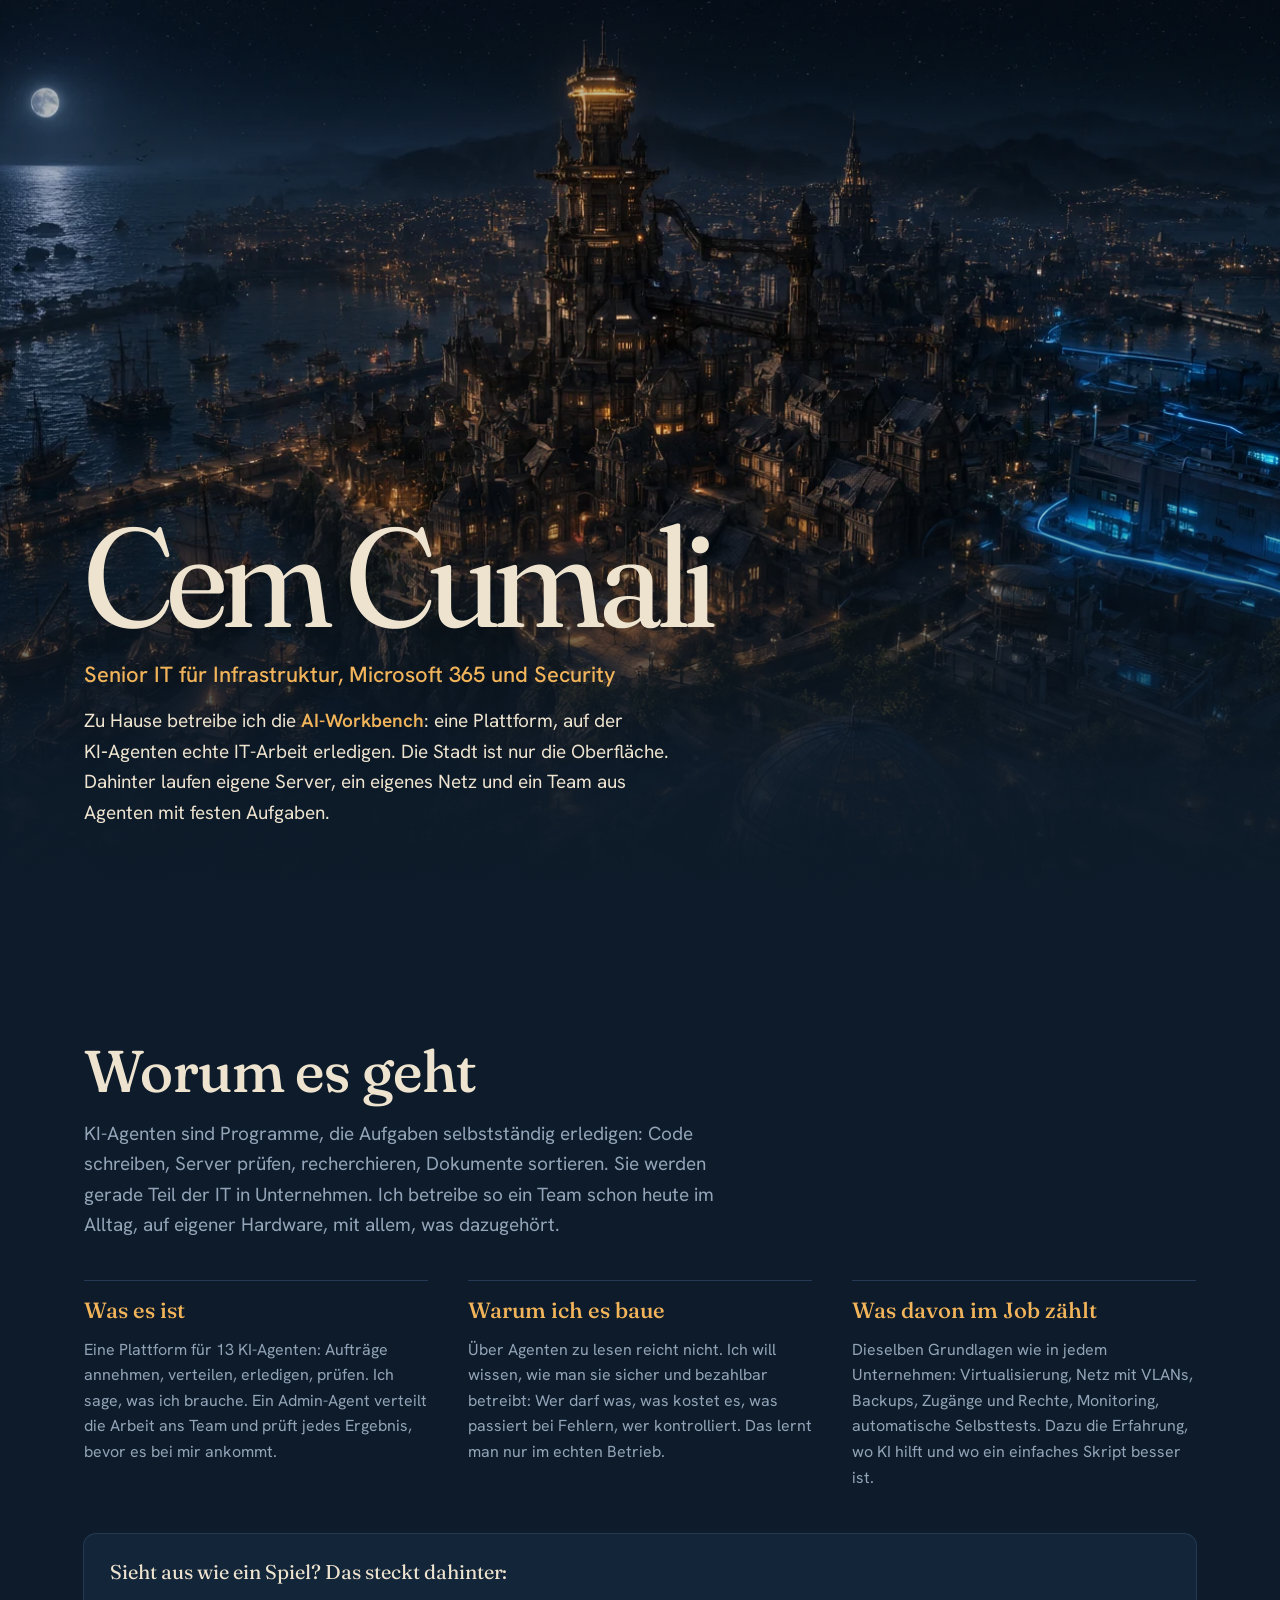
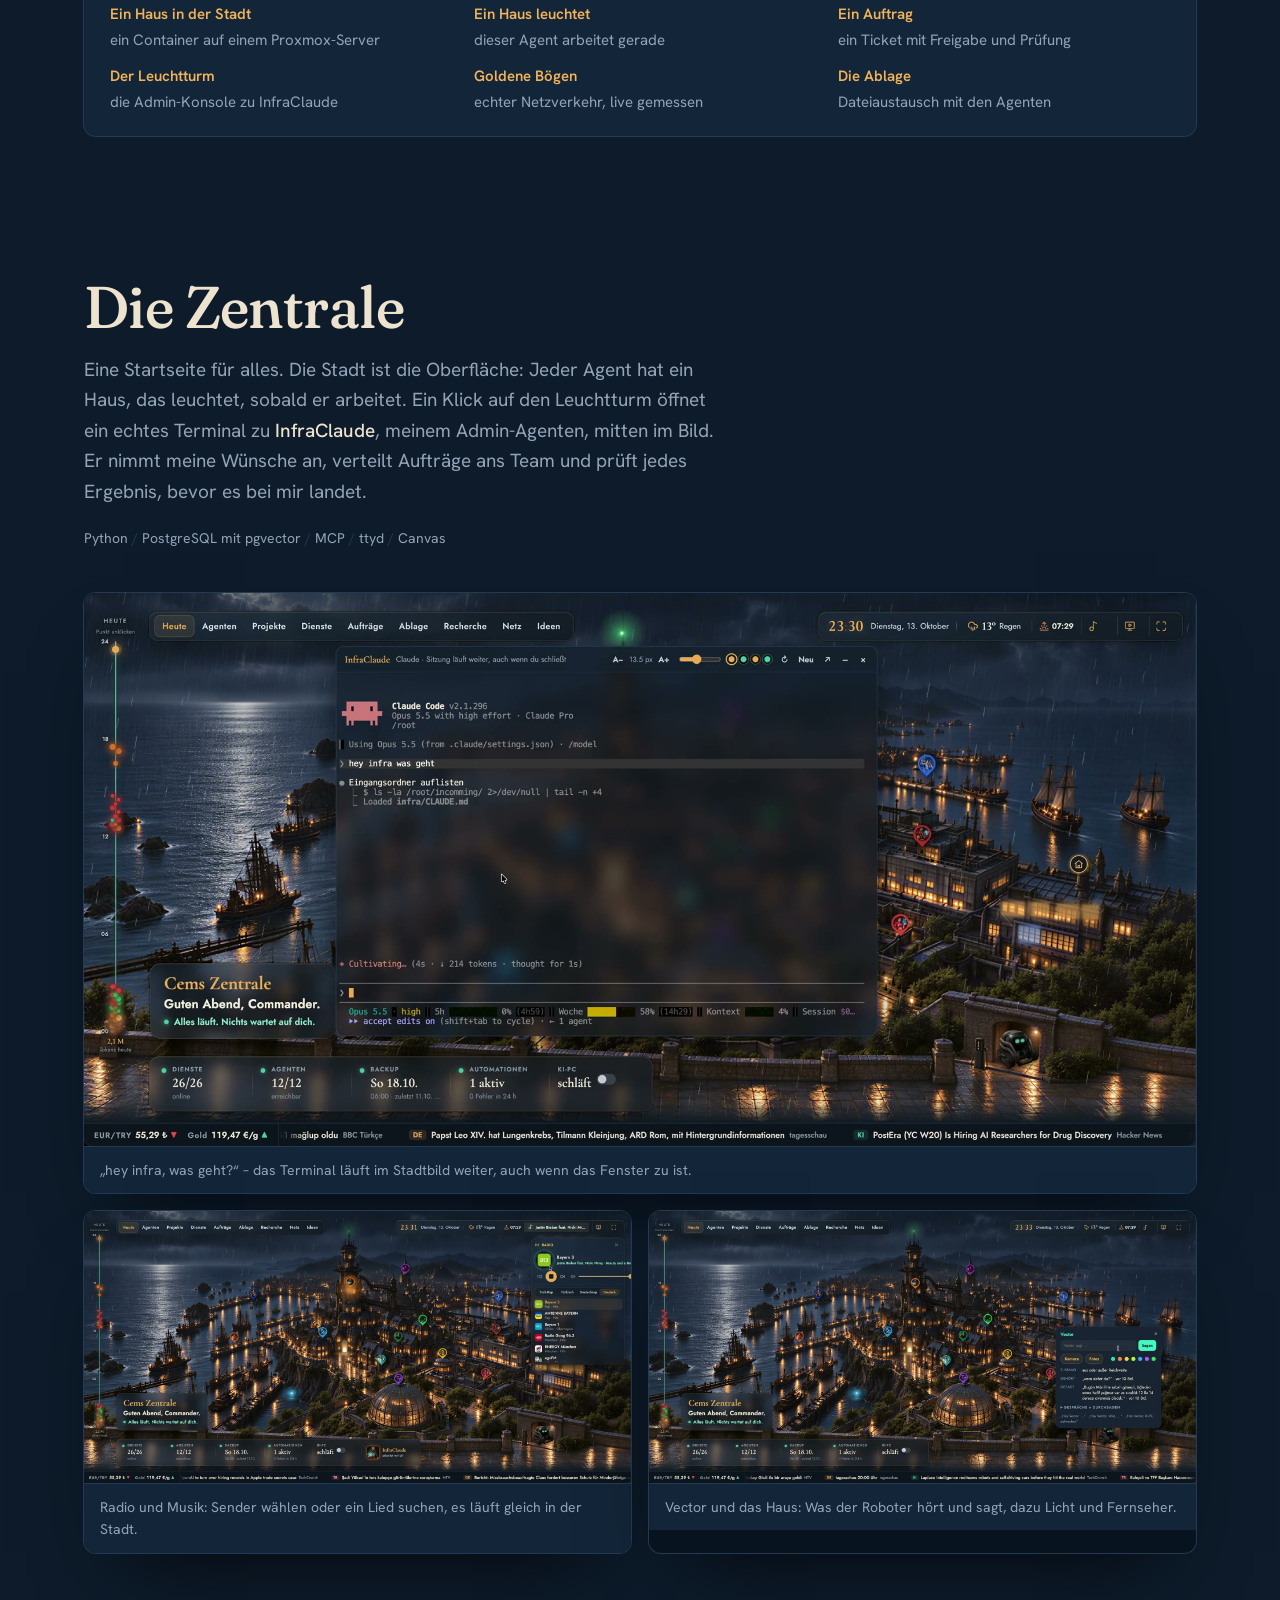
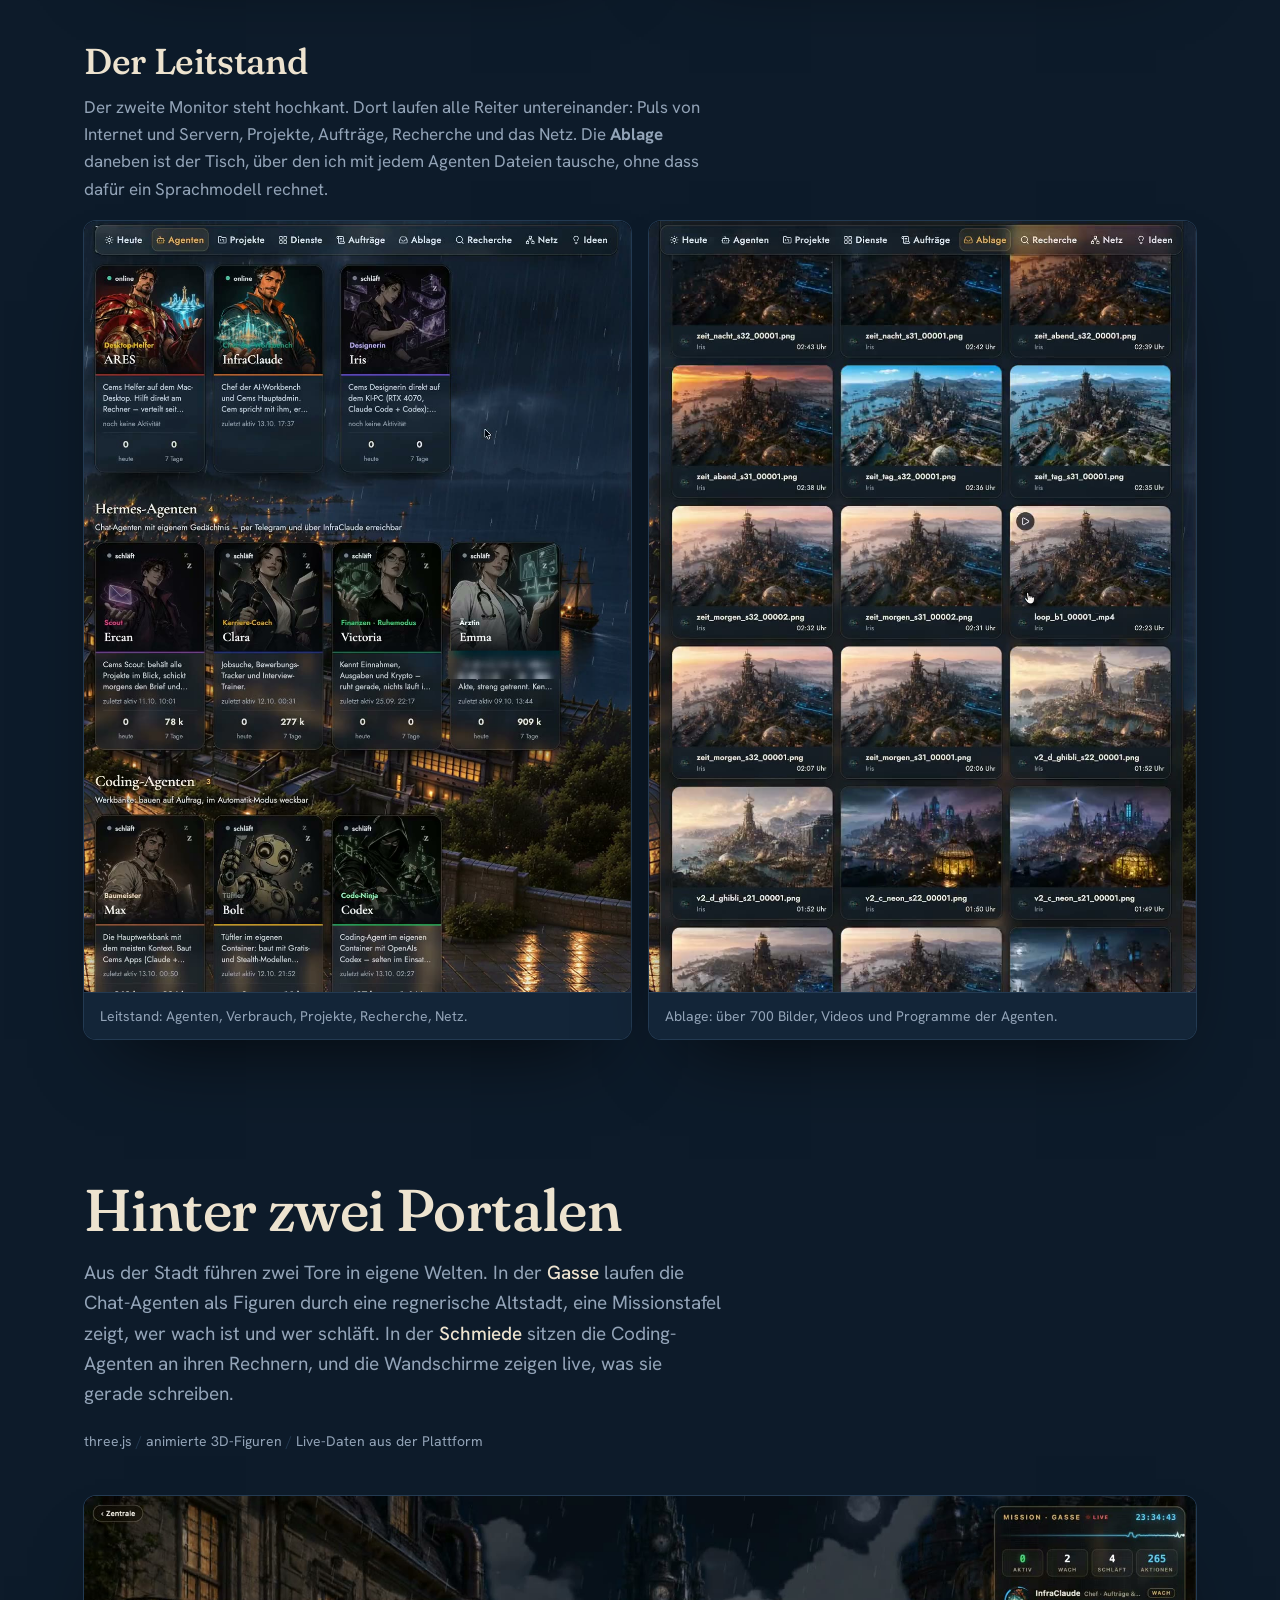
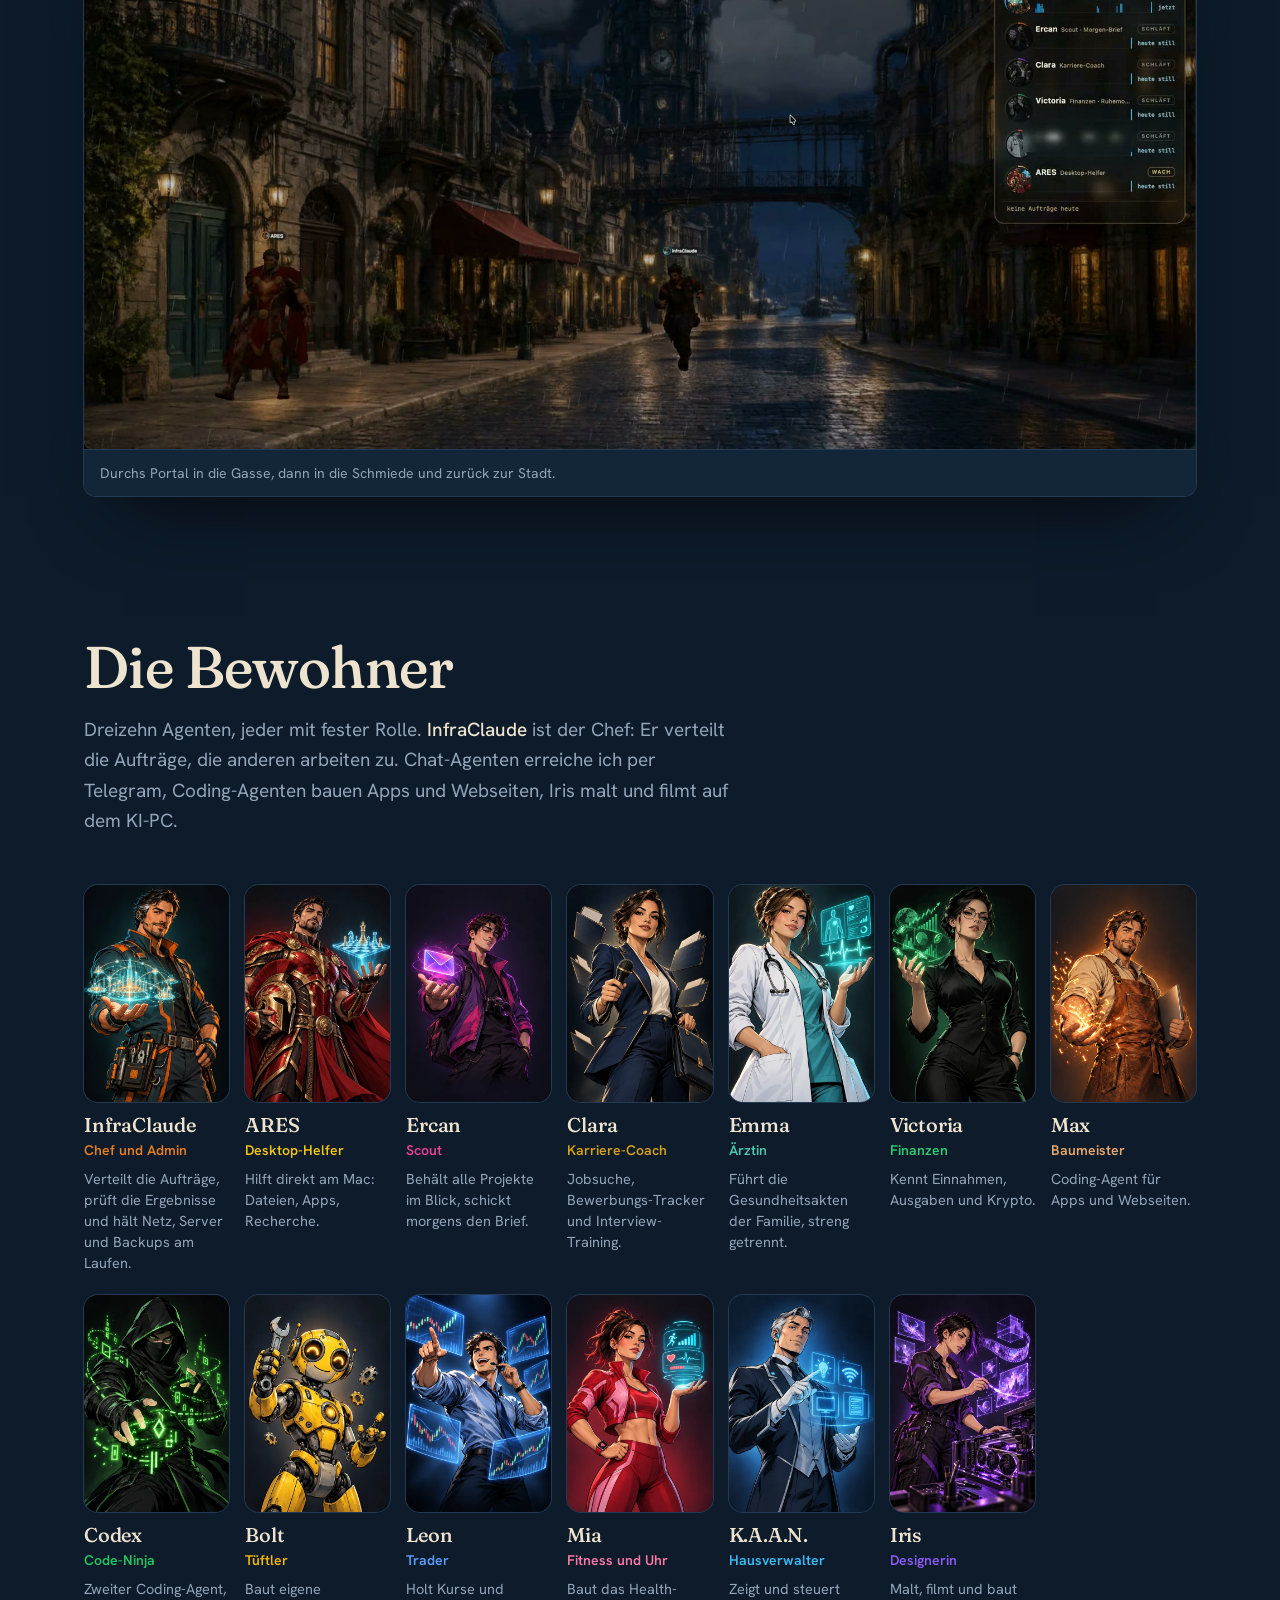
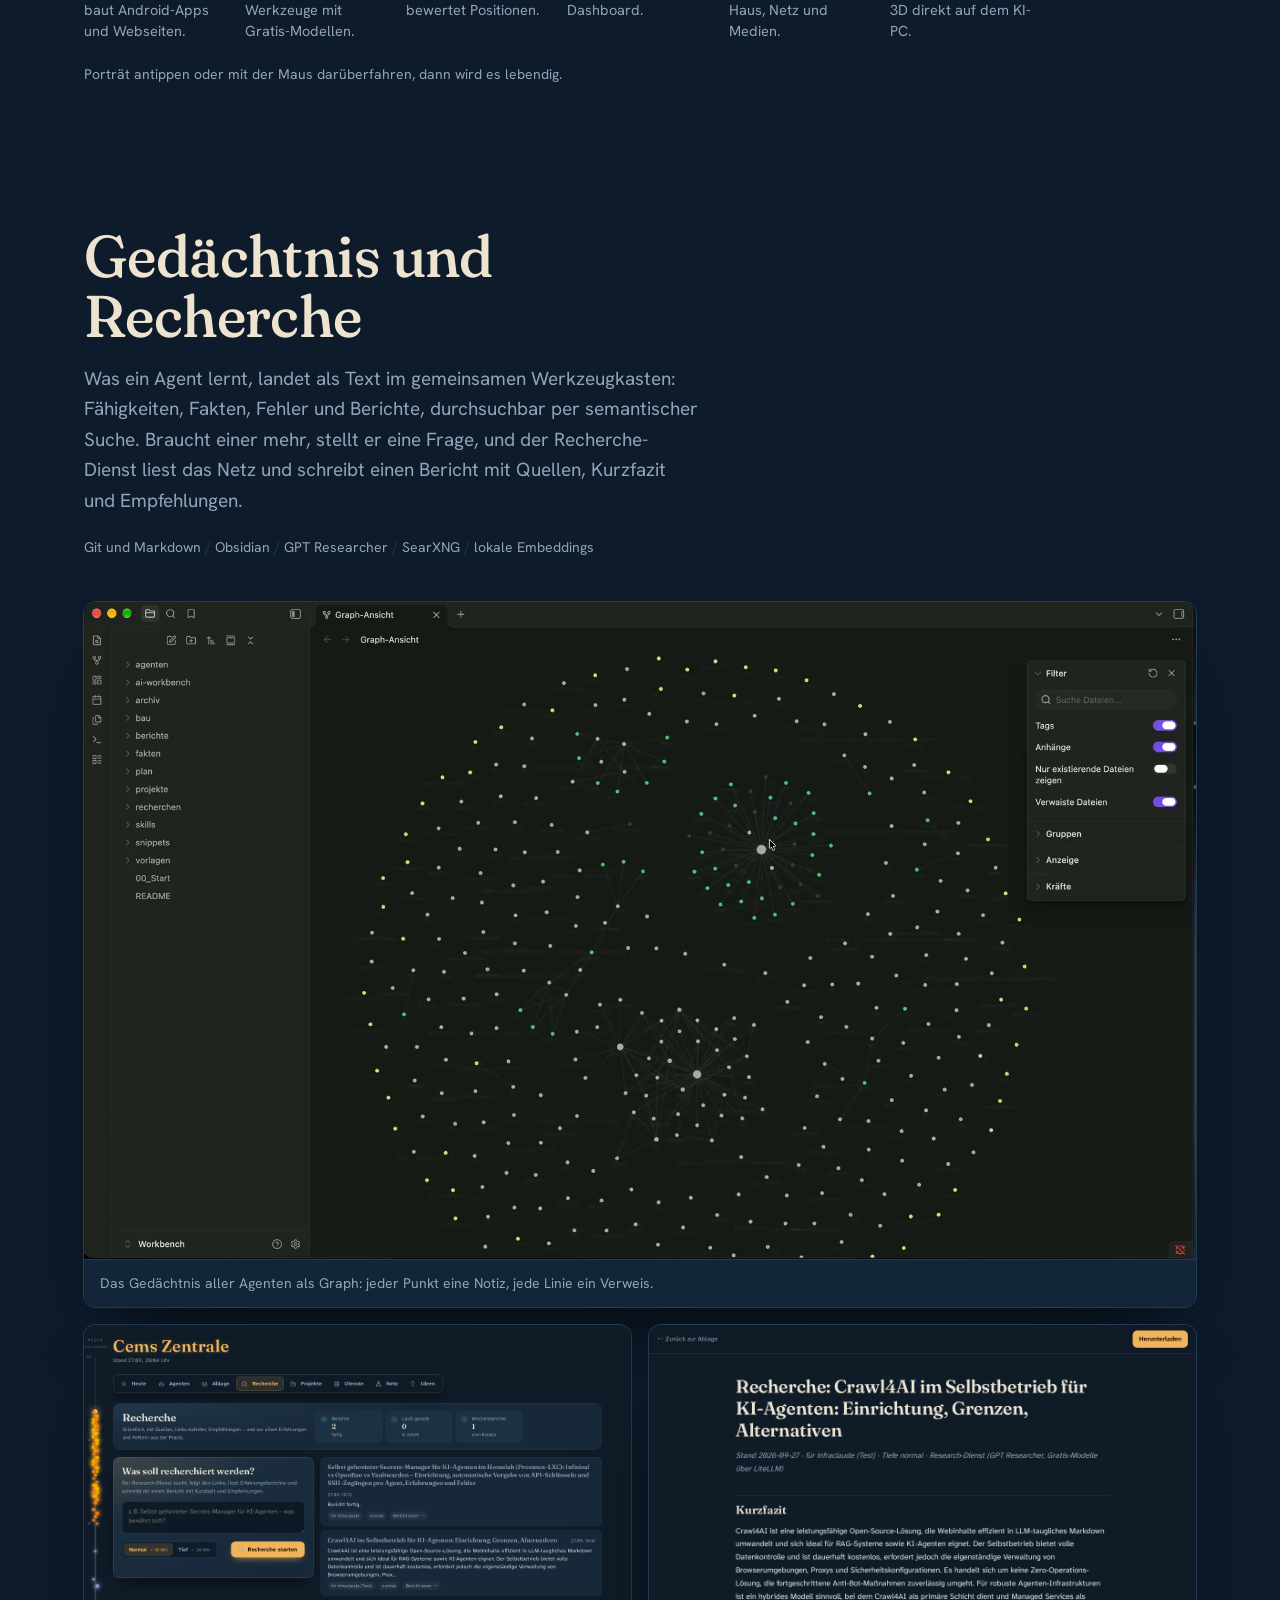
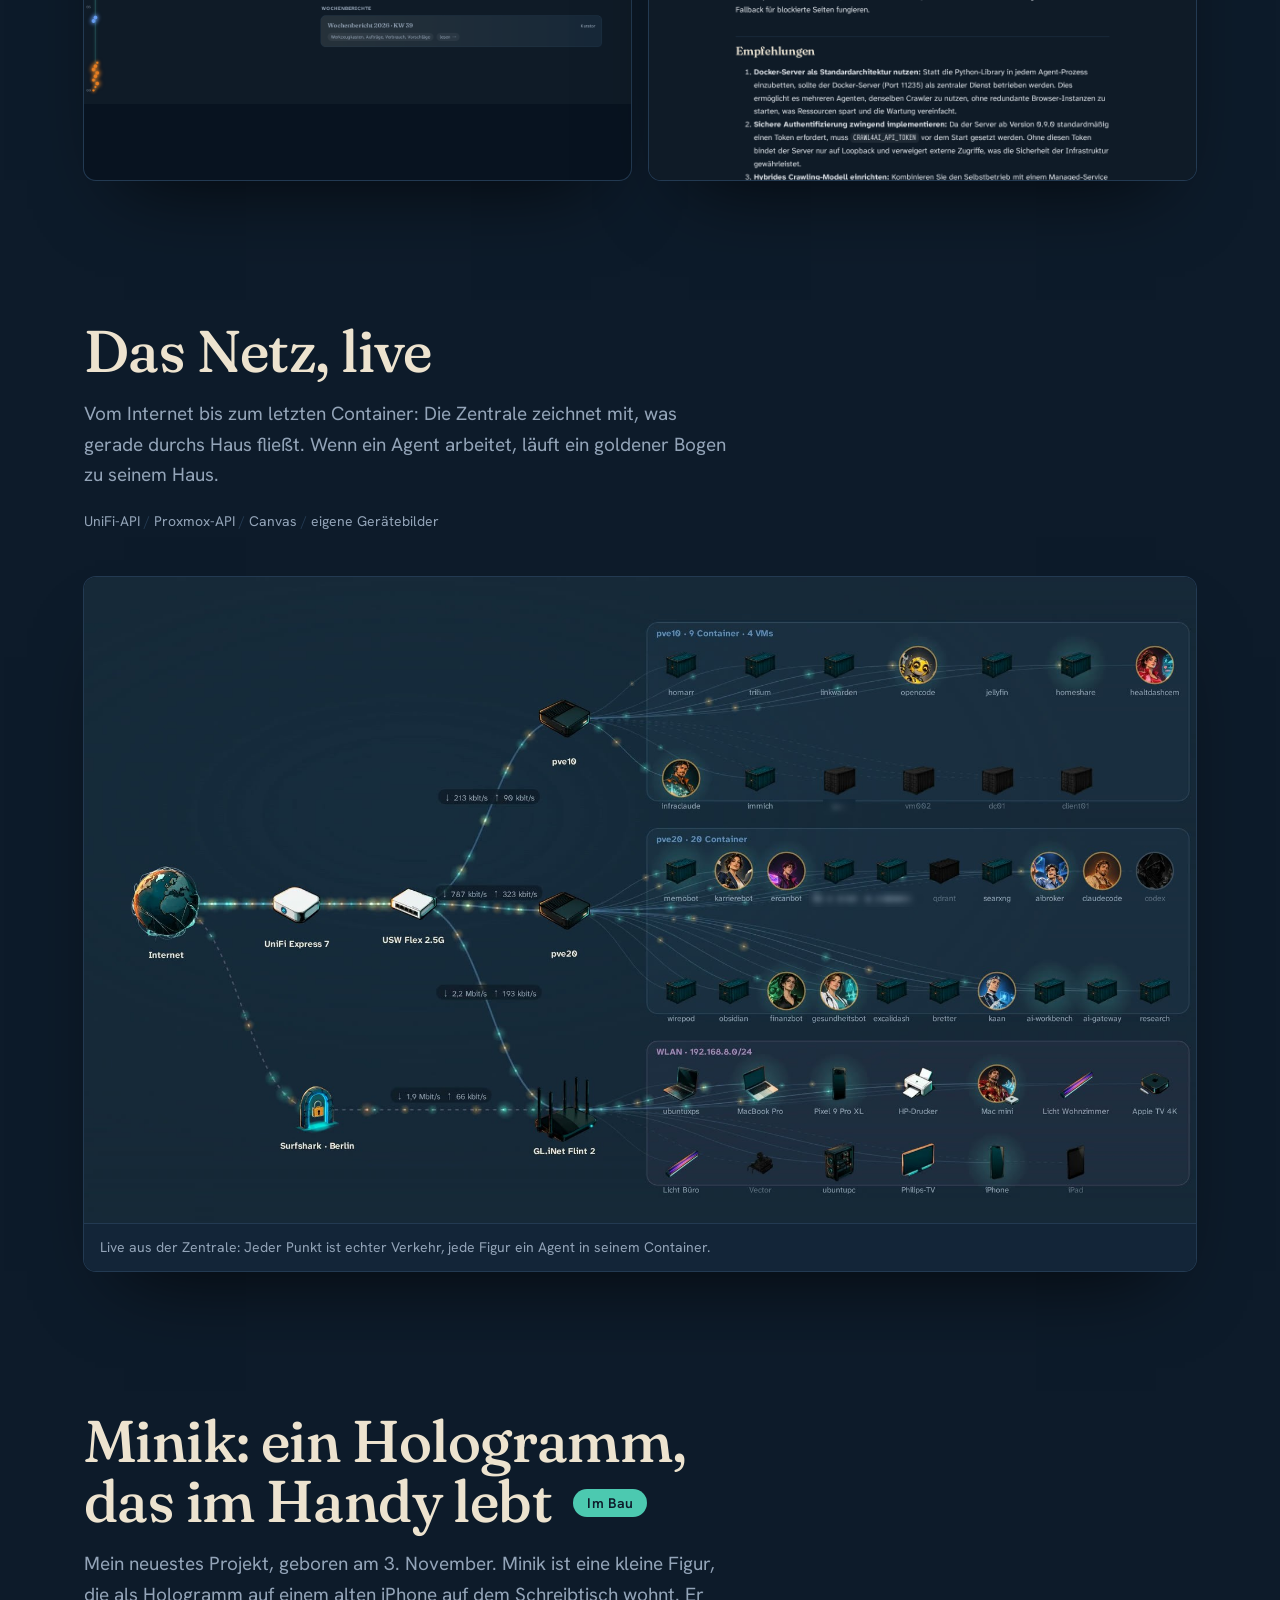
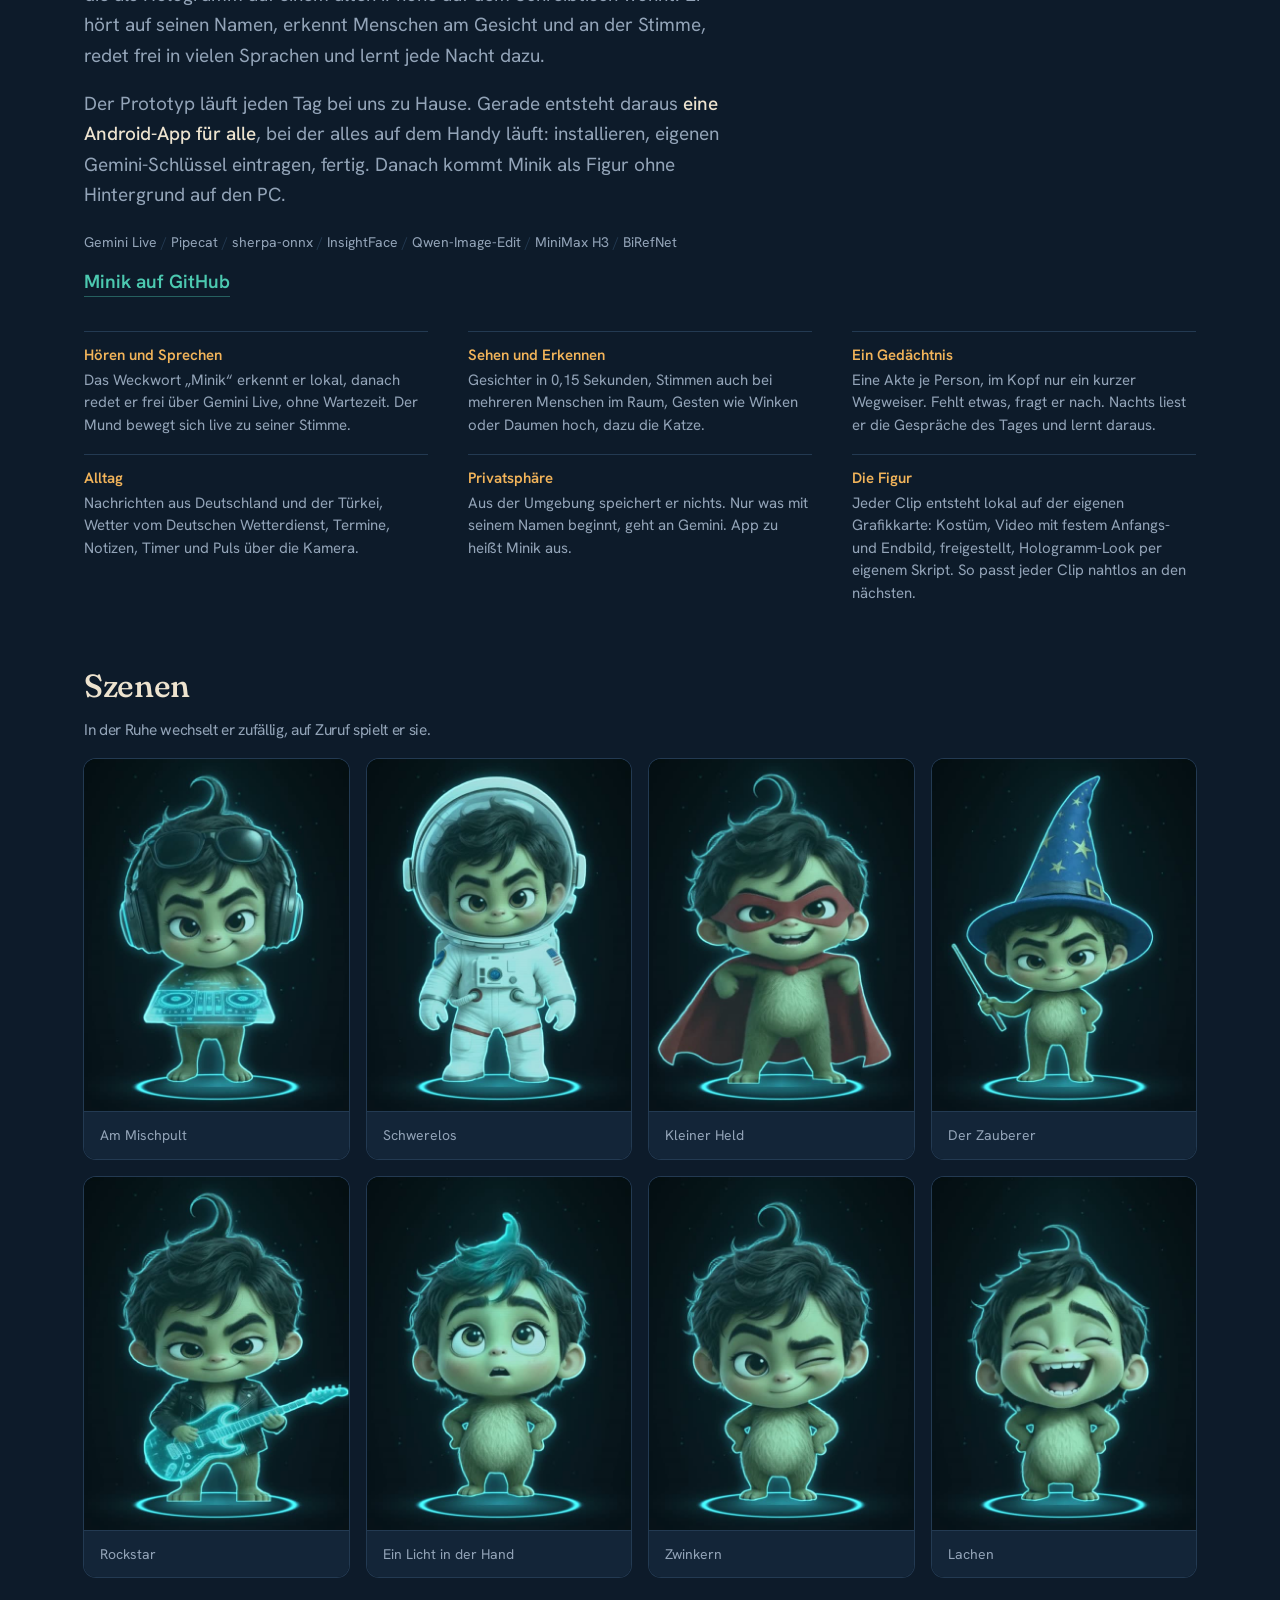
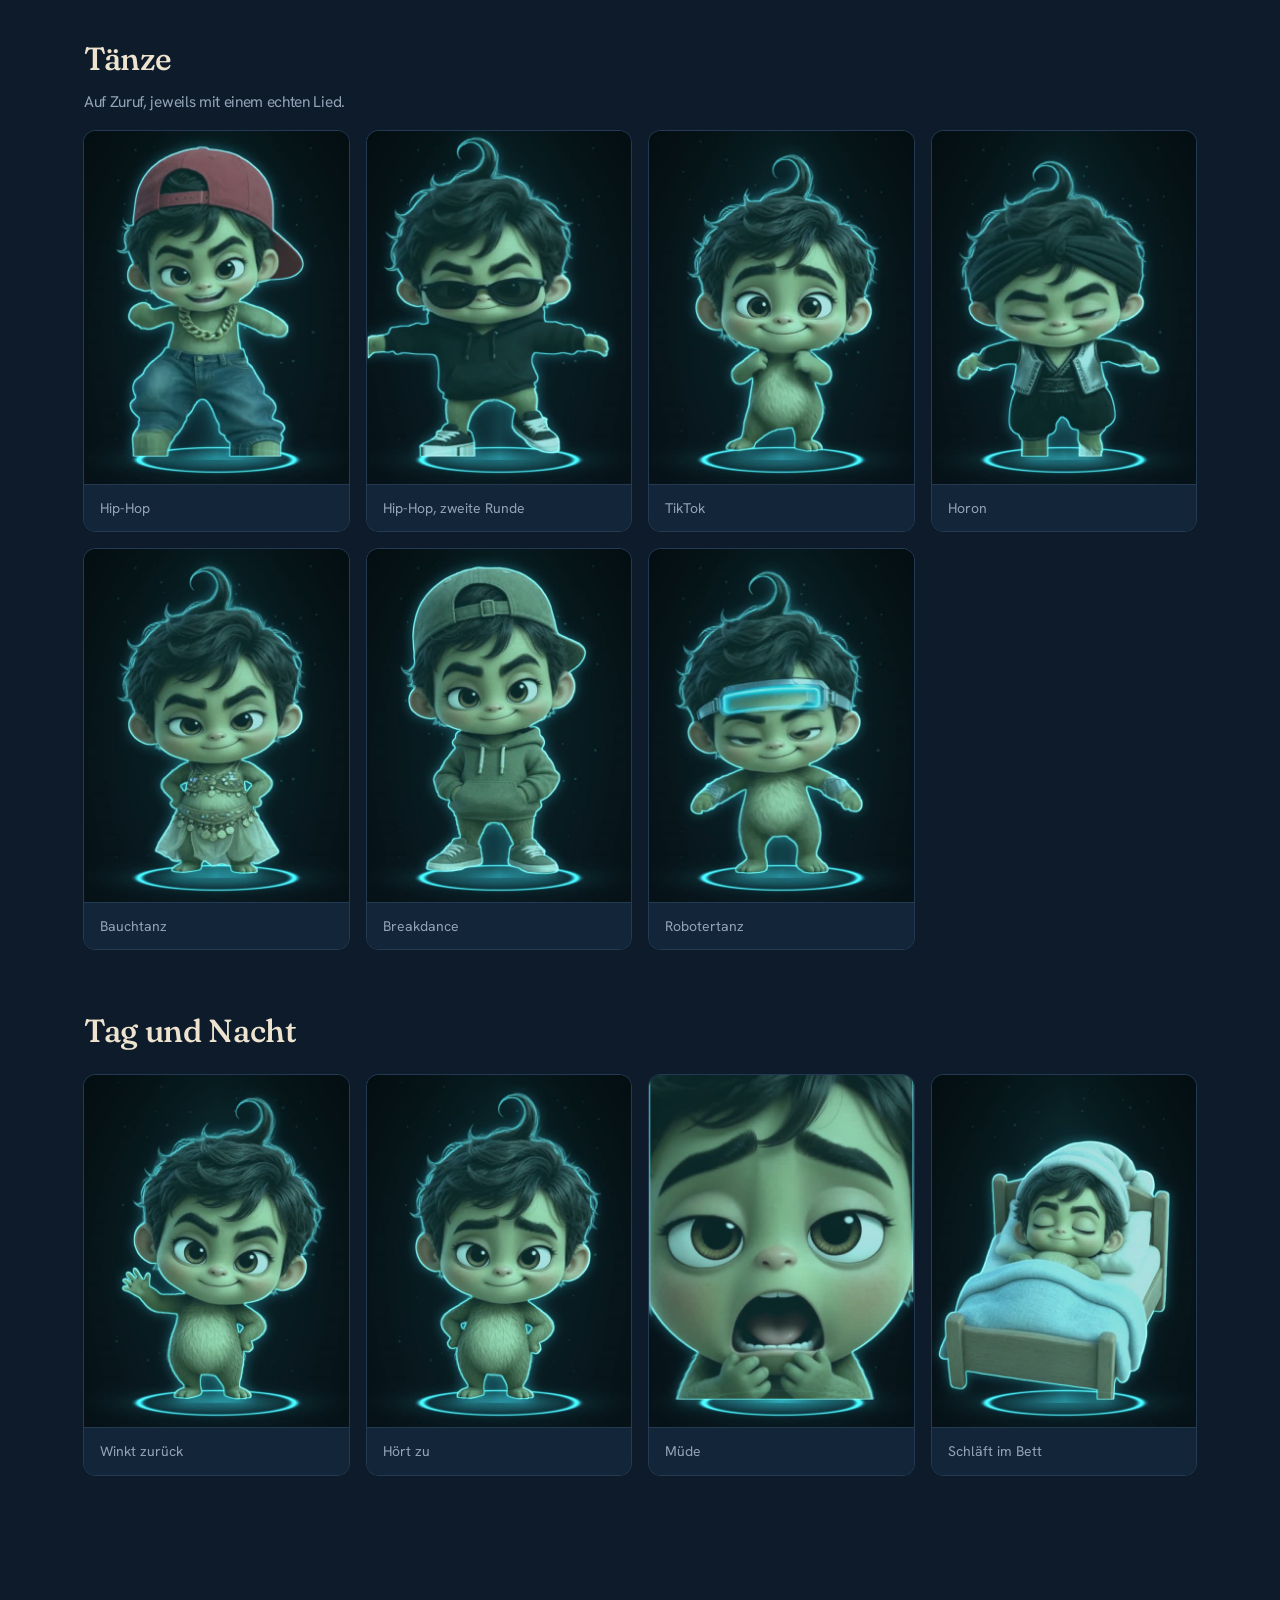
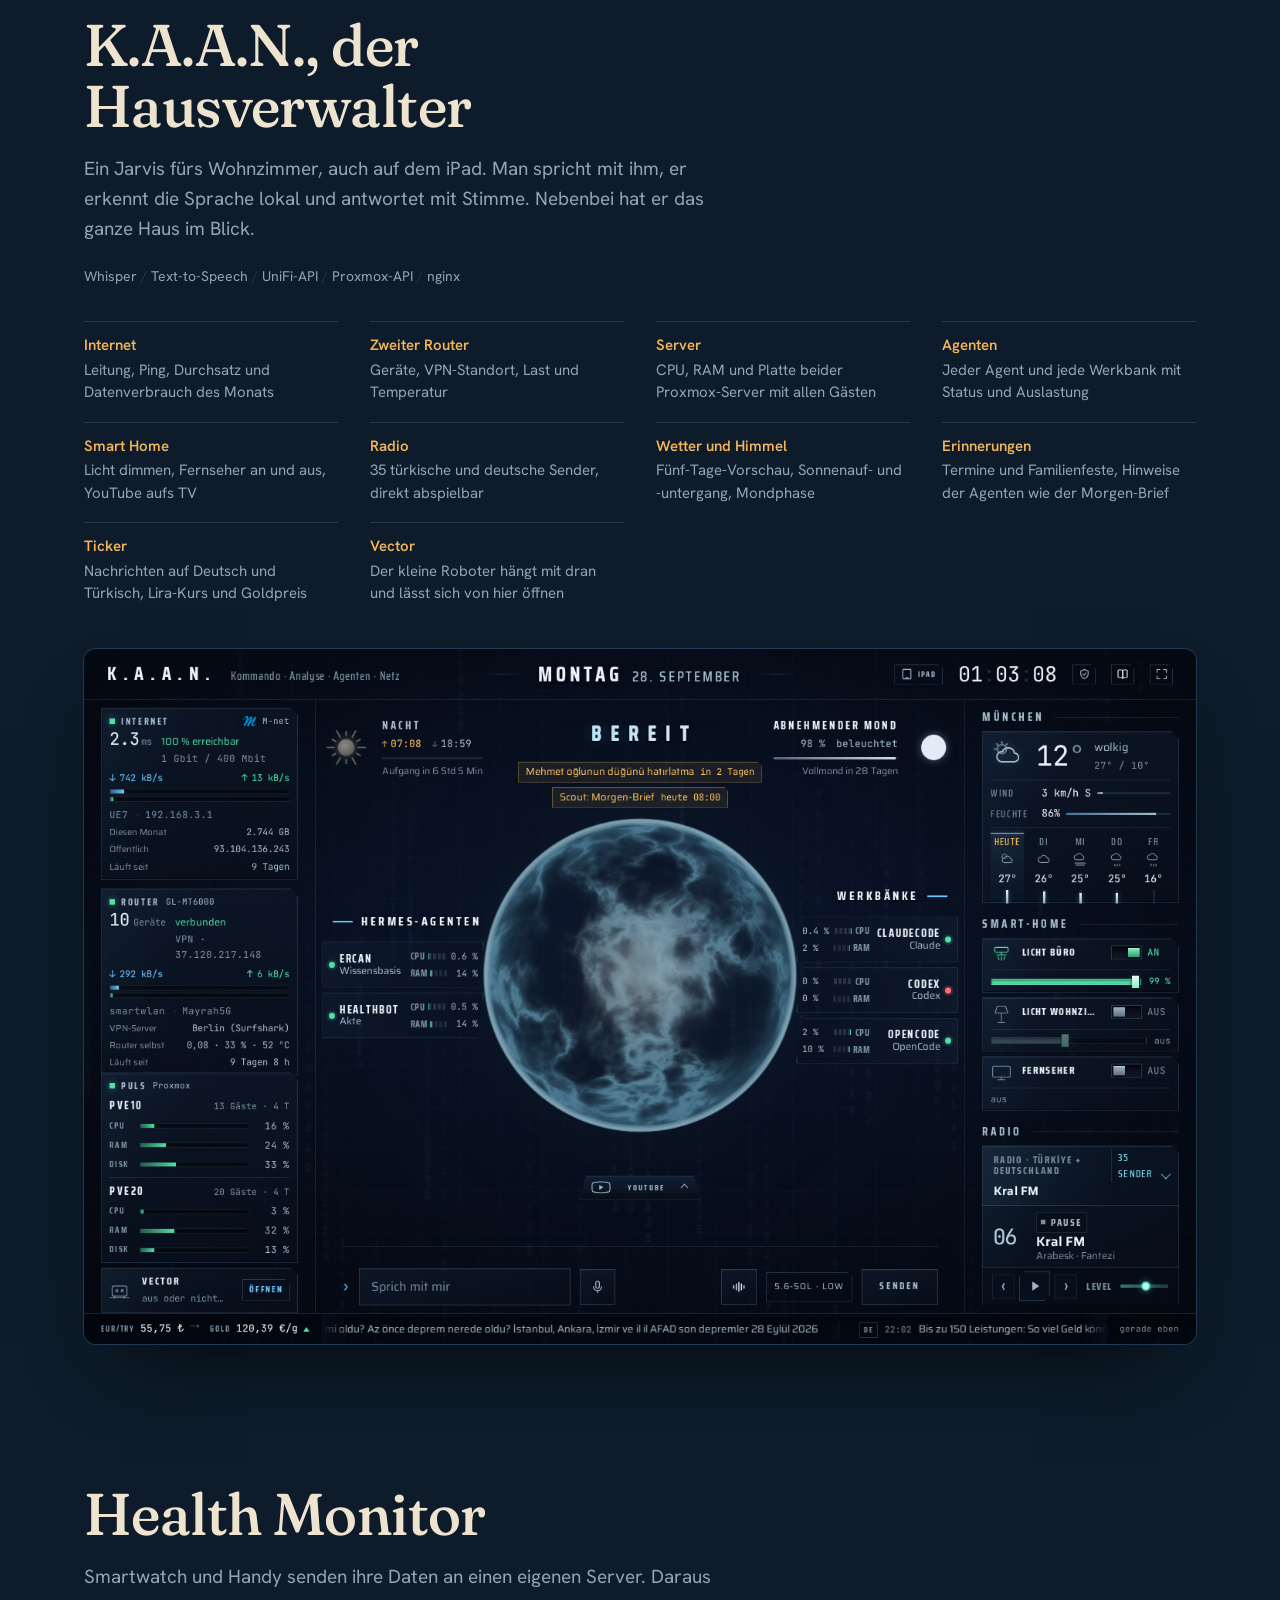
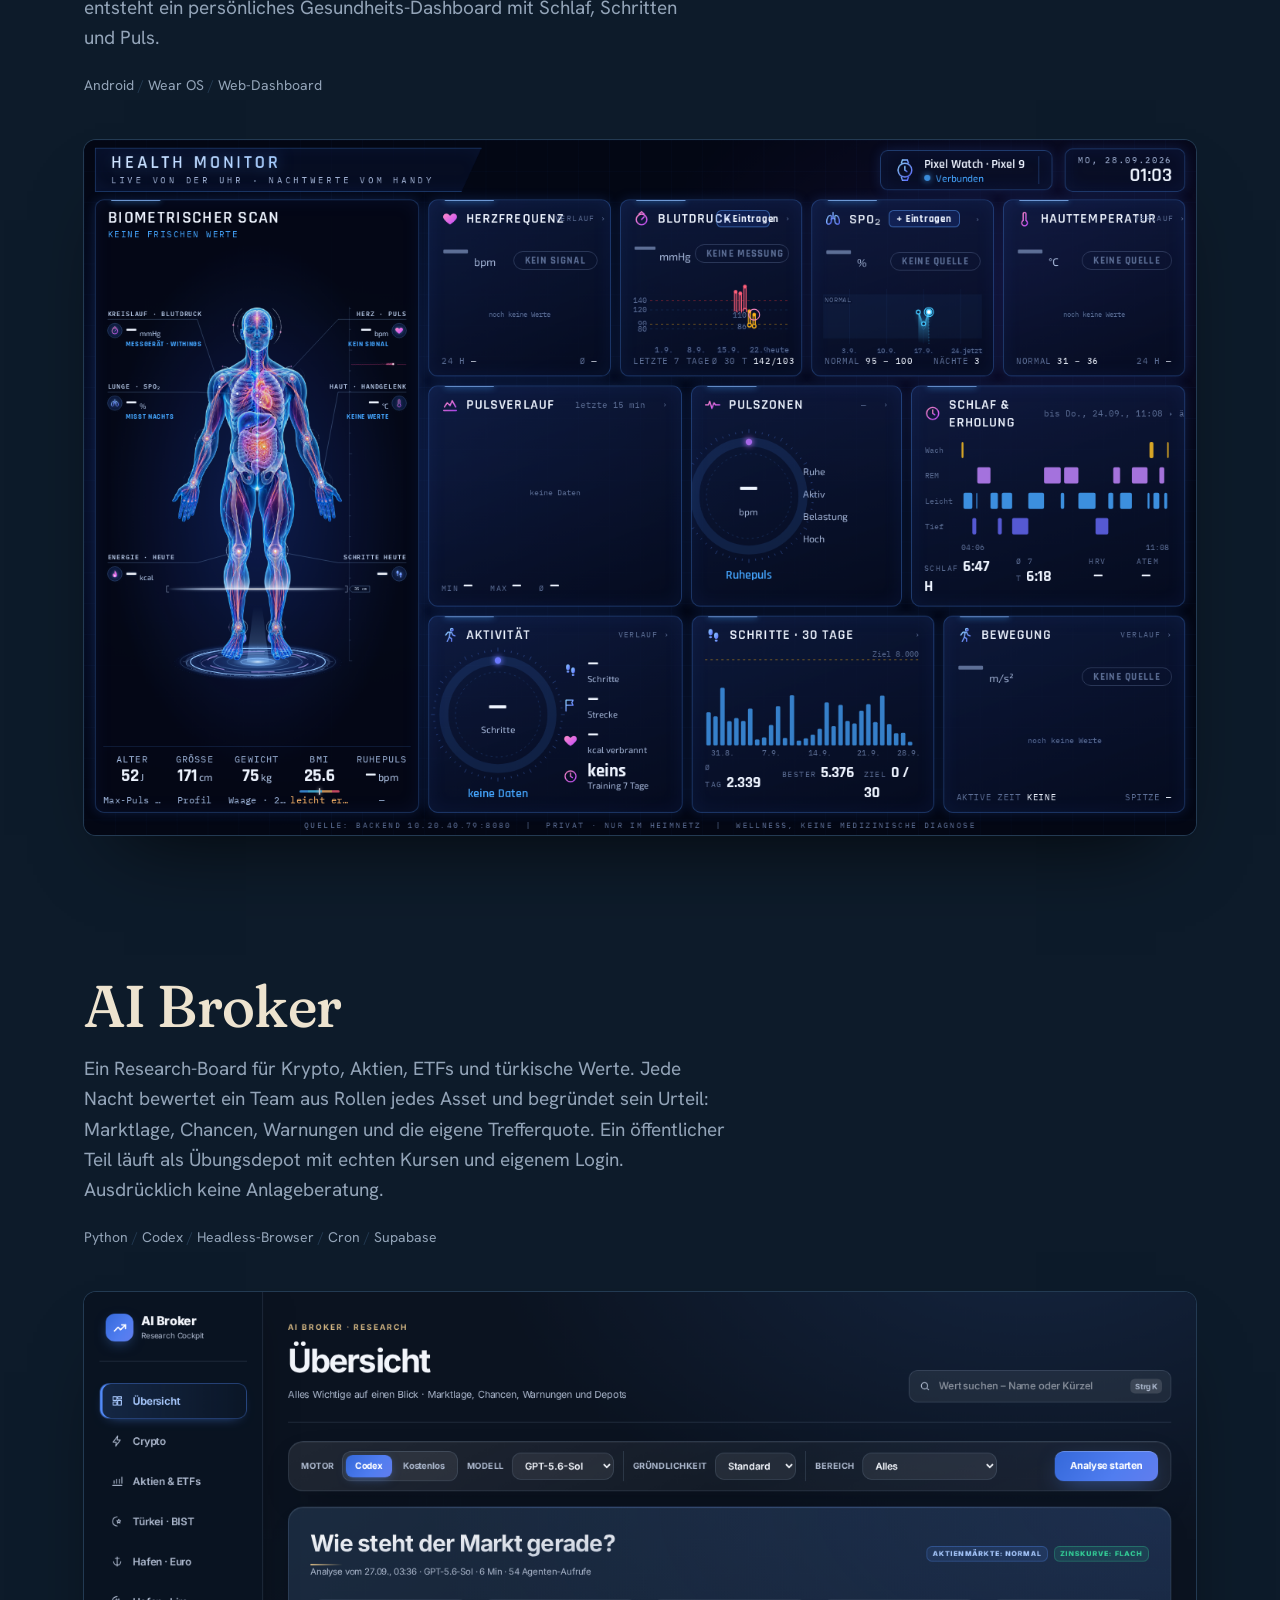
==== commit 8fe21a7c: "Portfolio: Horon-Spruchkarte raus" ====
--- a/index.html
+++ b/index.html
@@ -135,8 +135,6 @@
 .holos{margin-top:18px;display:grid;grid-template-columns:repeat(4,1fr);gap:18px}
 .holo{margin:0;border-radius:12px;overflow:hidden;background:#05111b;box-shadow:0 0 0 1px var(--linie)}
 .holo video{width:100%;aspect-ratio:3/4;object-fit:cover;object-position:50% 48%;background:#05111b}
-.holo.zitat{display:flex;align-items:center;justify-content:center;padding:24px;box-shadow:0 0 0 1px rgba(76,201,176,.35)}
-.holo.zitat p{margin:0;font-family:var(--serif);font-size:clamp(22px,2.2vw,28px);line-height:1.2;color:var(--meer);text-align:center}
 @media (max-width:900px){.kann.drei{grid-template-columns:1fr}}
 @media (max-width:760px){.holos{grid-template-columns:1fr 1fr;gap:12px}}
 
@@ -304,7 +302,6 @@
     <figure class="holo"><video muted loop playsinline preload="none" data-auto poster="medien/minik/minik_tanz_bauchtanz.jpg" aria-label="Minik: Bauchtanz"><source src="medien/minik/minik_tanz_bauchtanz.mp4" type="video/mp4"></video><figcaption>Bauchtanz</figcaption></figure>
     <figure class="holo"><video muted loop playsinline preload="none" data-auto poster="medien/minik/minik_tanz_breakdance.jpg" aria-label="Minik: Breakdance"><source src="medien/minik/minik_tanz_breakdance.mp4" type="video/mp4"></video><figcaption>Breakdance</figcaption></figure>
     <figure class="holo"><video muted loop playsinline preload="none" data-auto poster="medien/minik/minik_tanz_roboter.jpg" aria-label="Minik: Robotertanz"><source src="medien/minik/minik_tanz_roboter.mp4" type="video/mp4"></video><figcaption>Robotertanz</figcaption></figure>
-    <figure class="holo zitat"><p>„Minik, tanz Horon!“</p></figure>
   </div>
   <h3 class="reihe">Tag und Nacht</h3>
   <div class="holos">
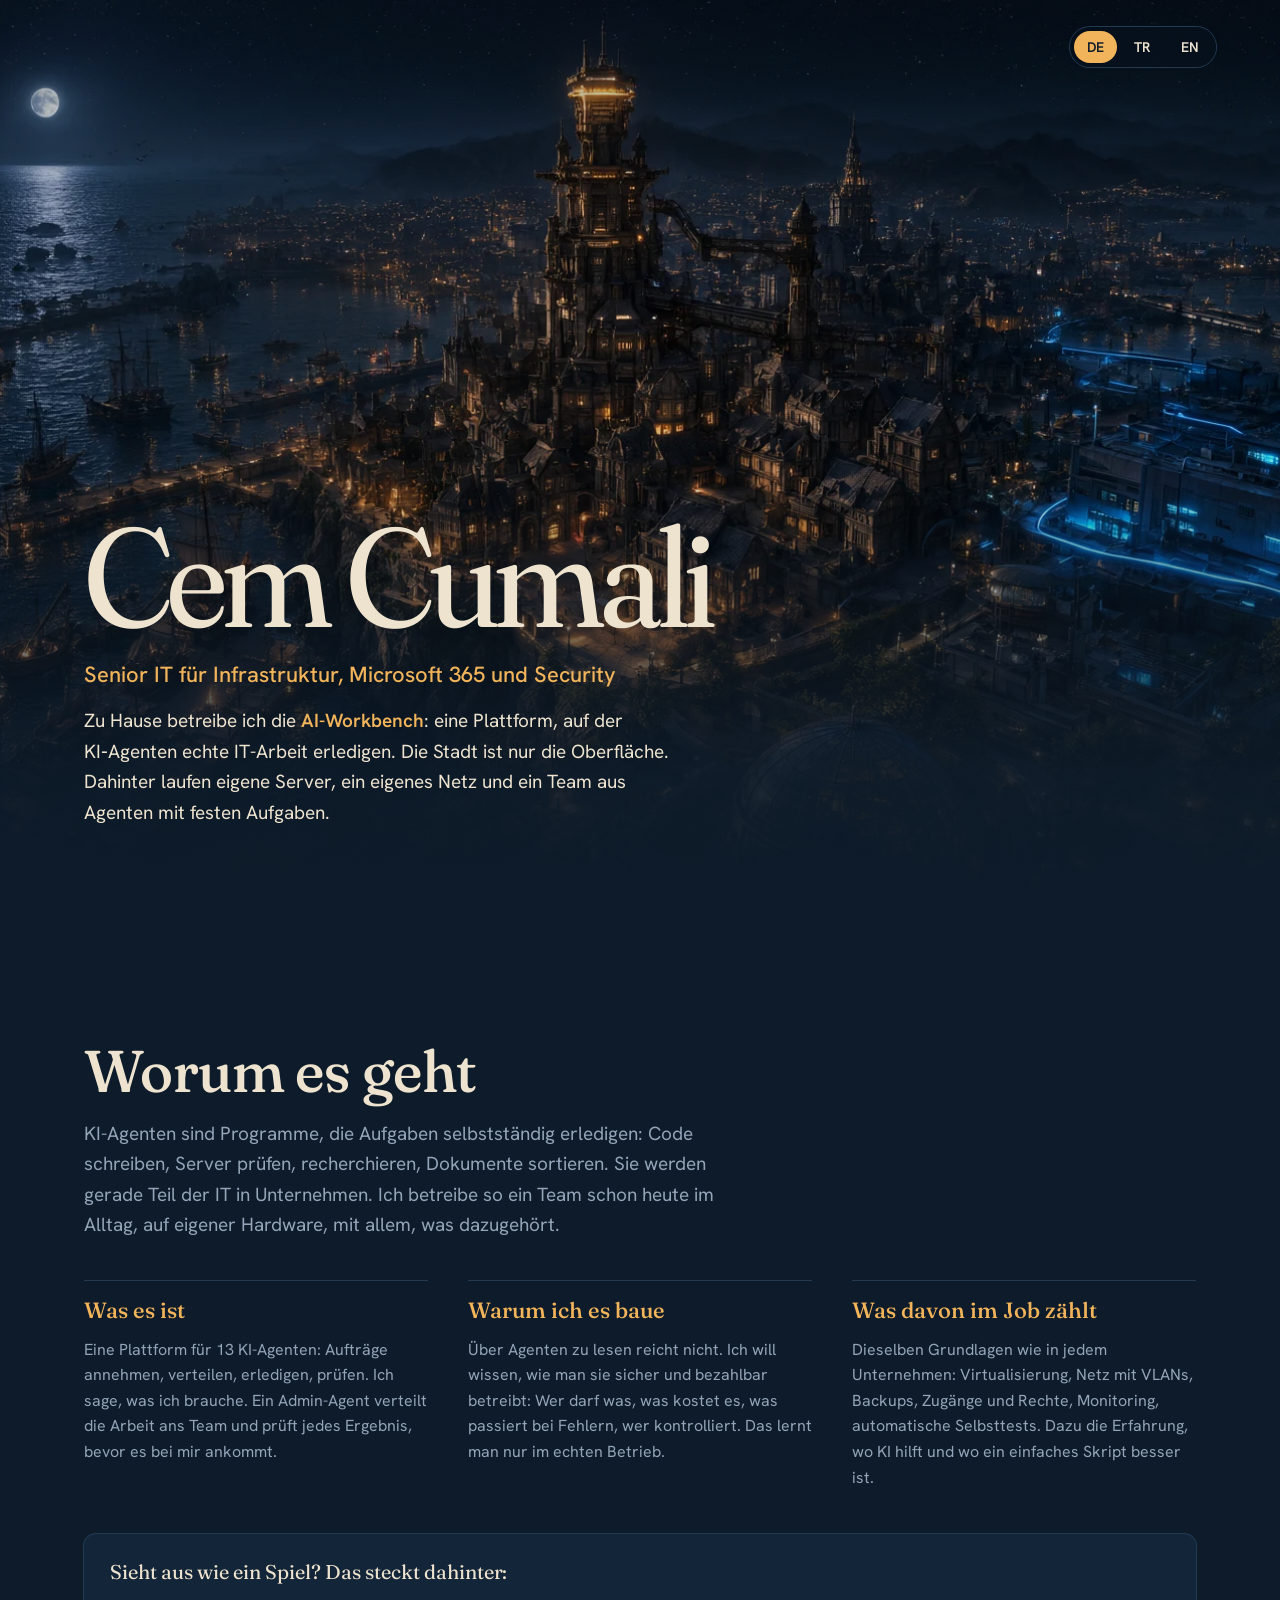
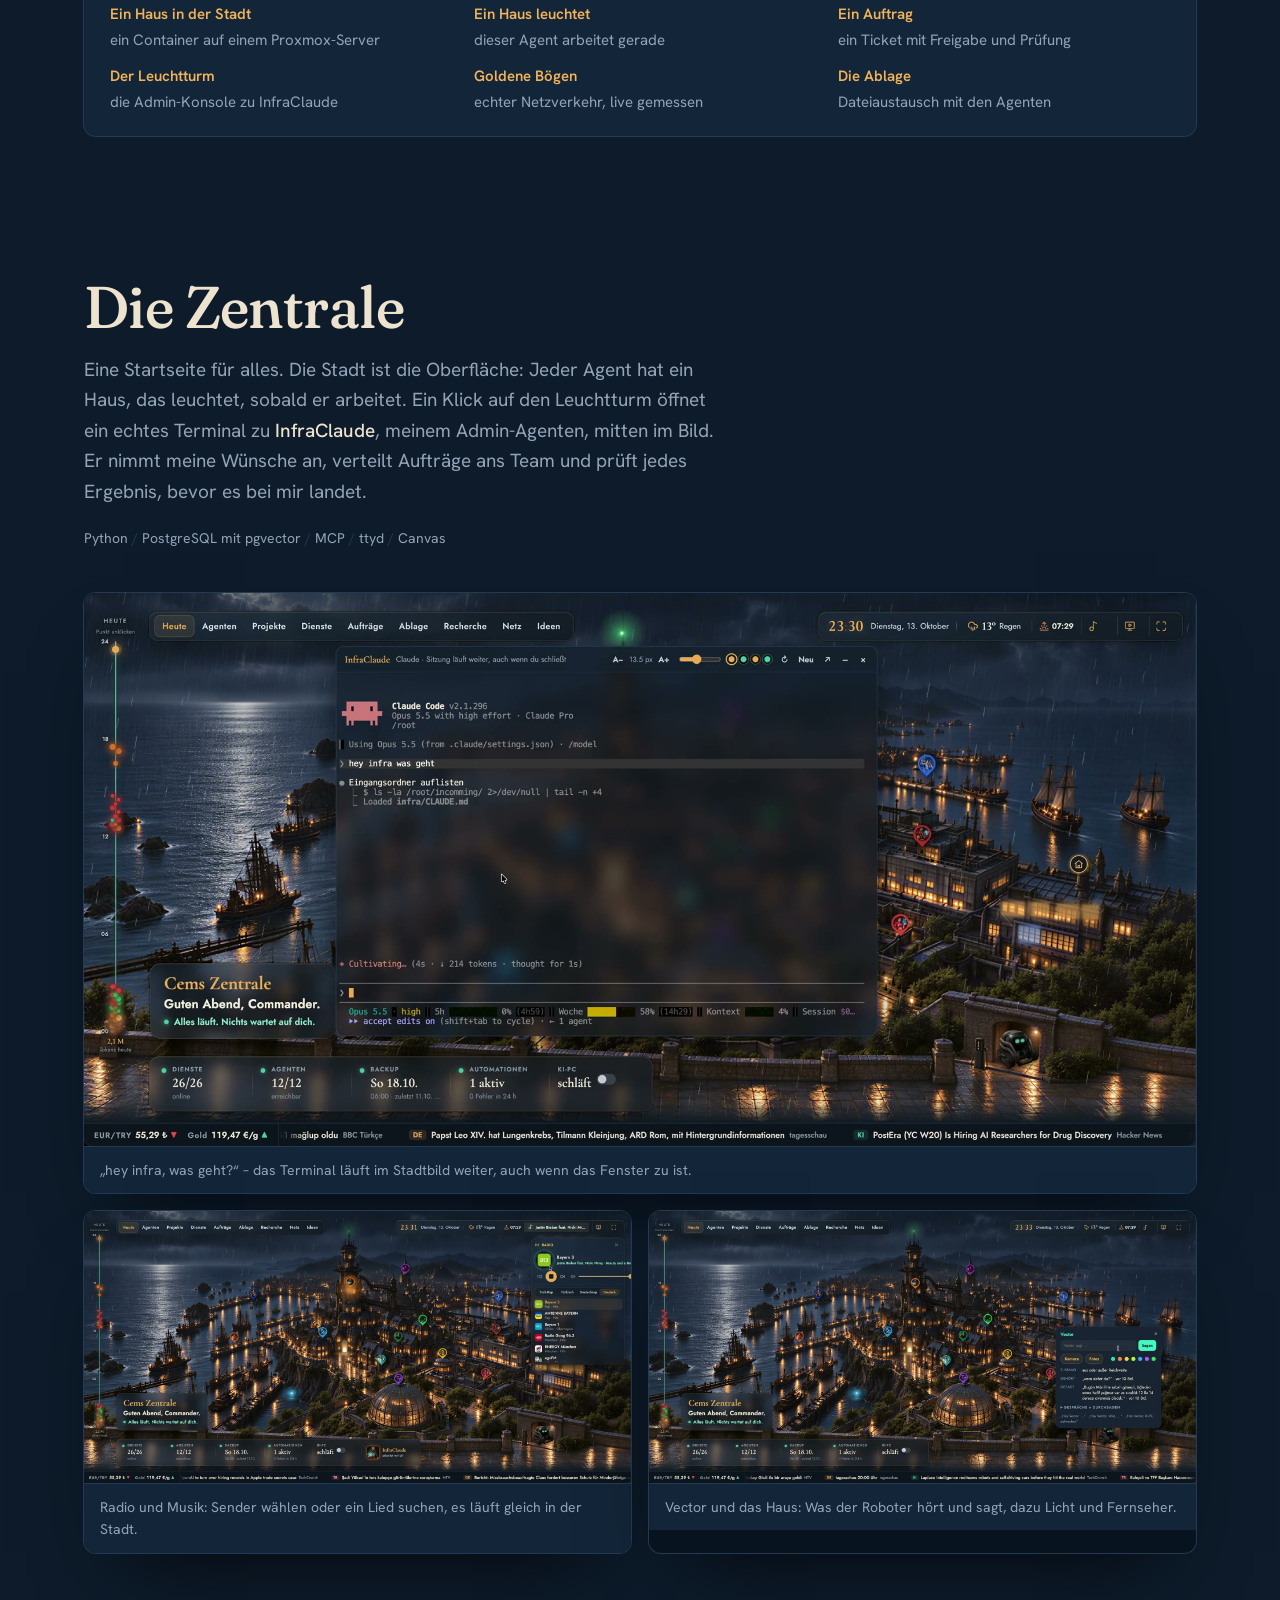
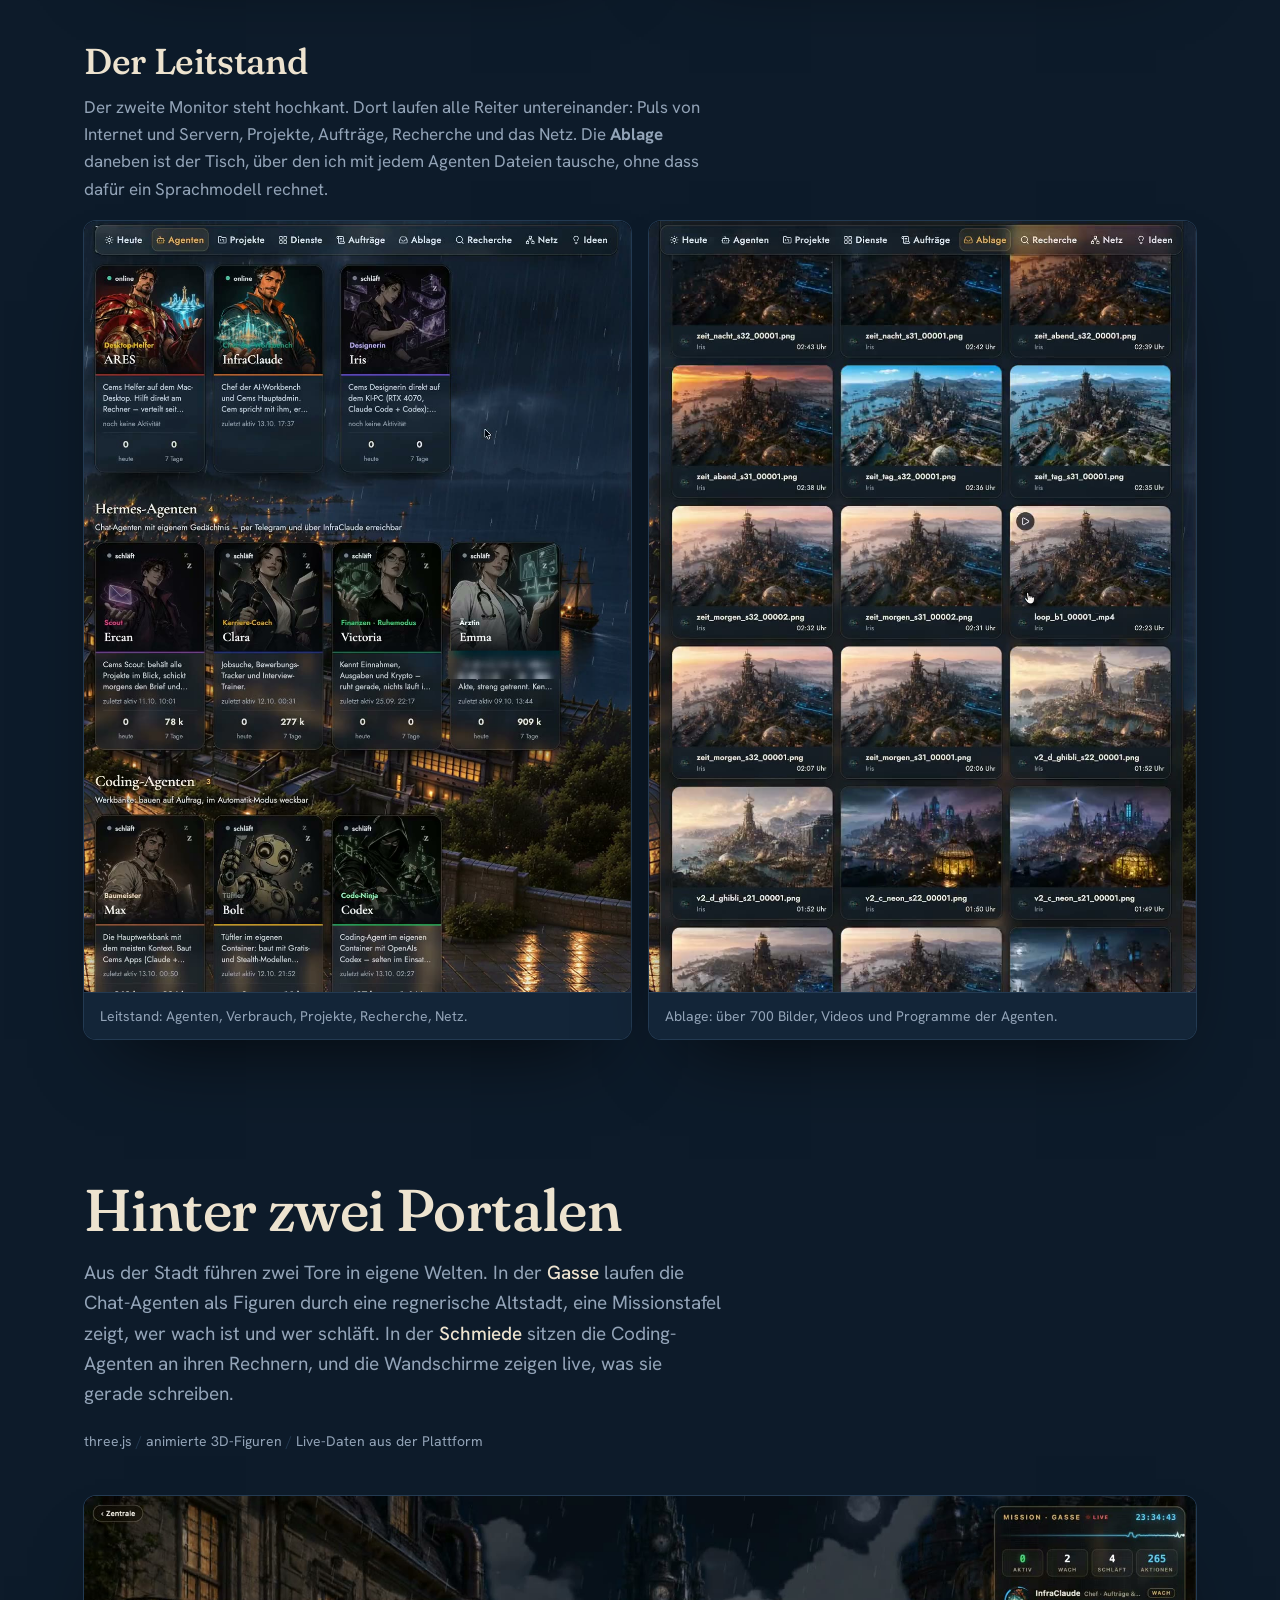
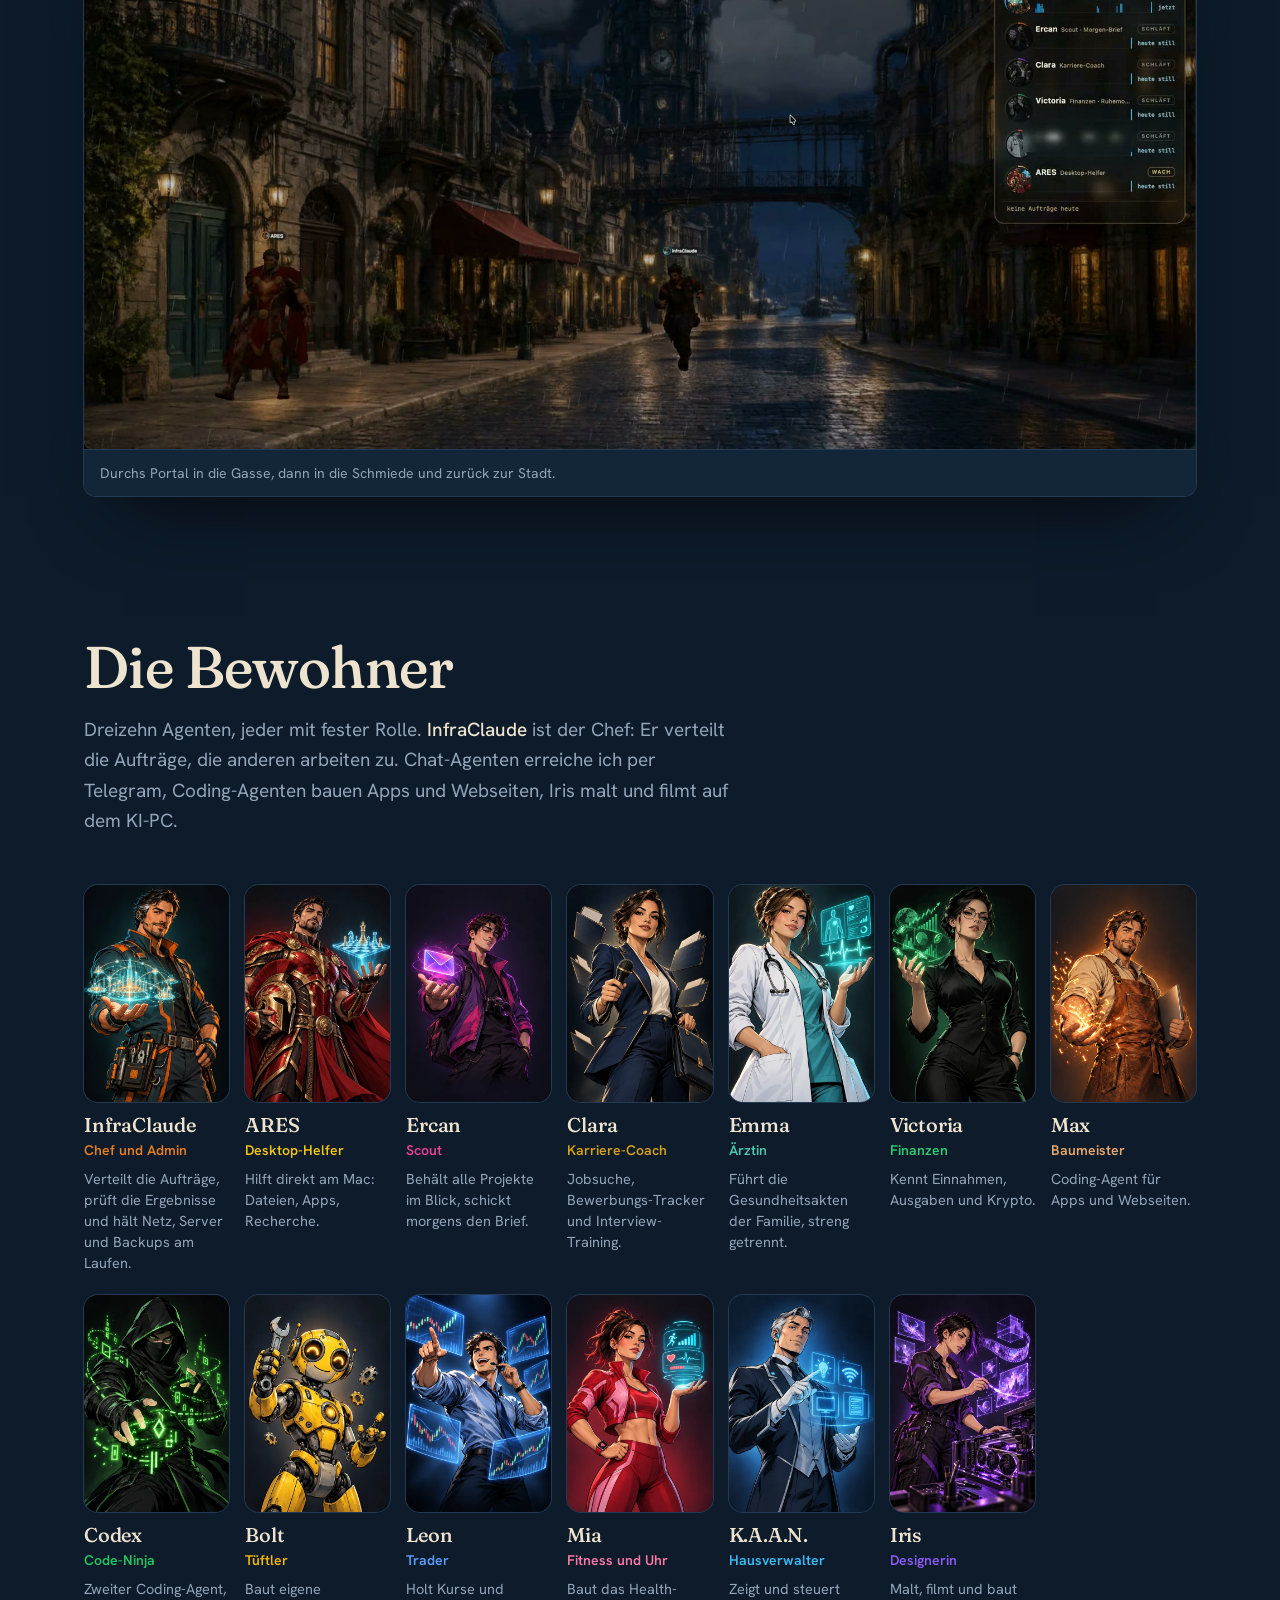
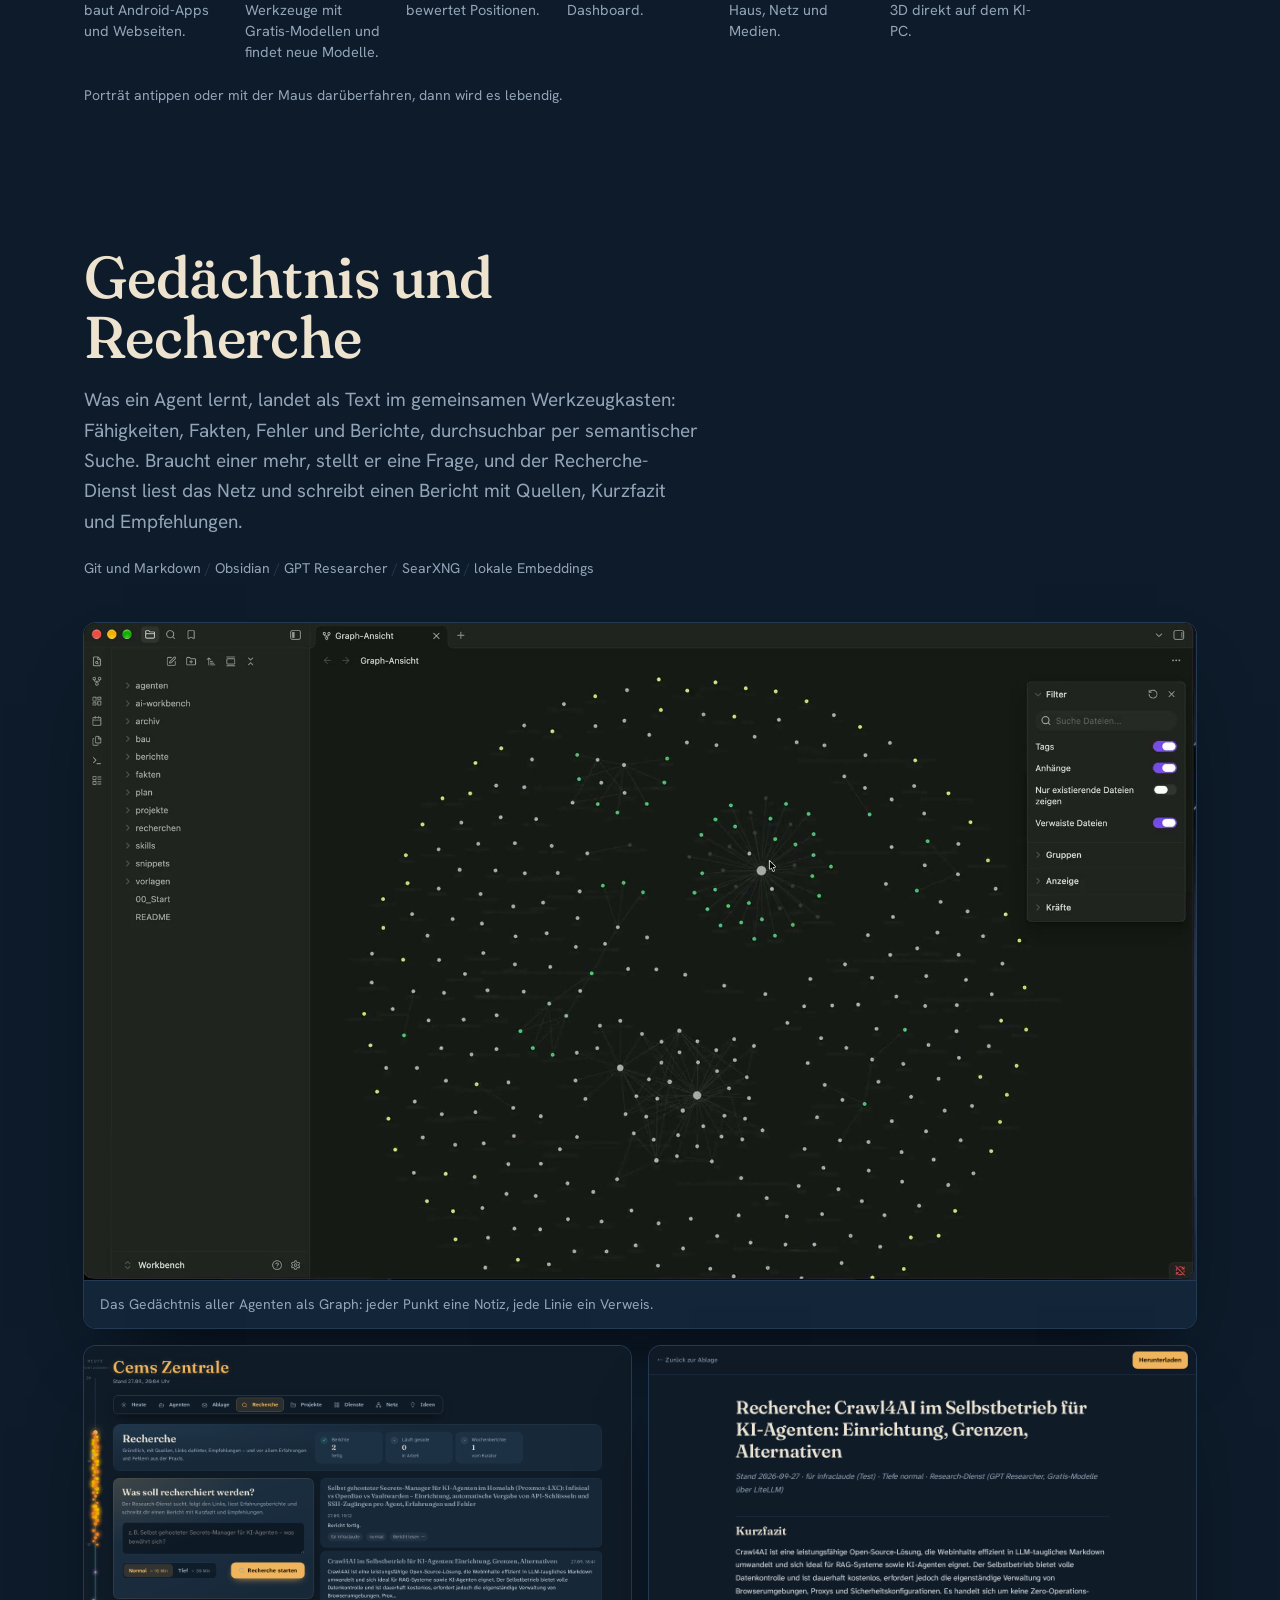
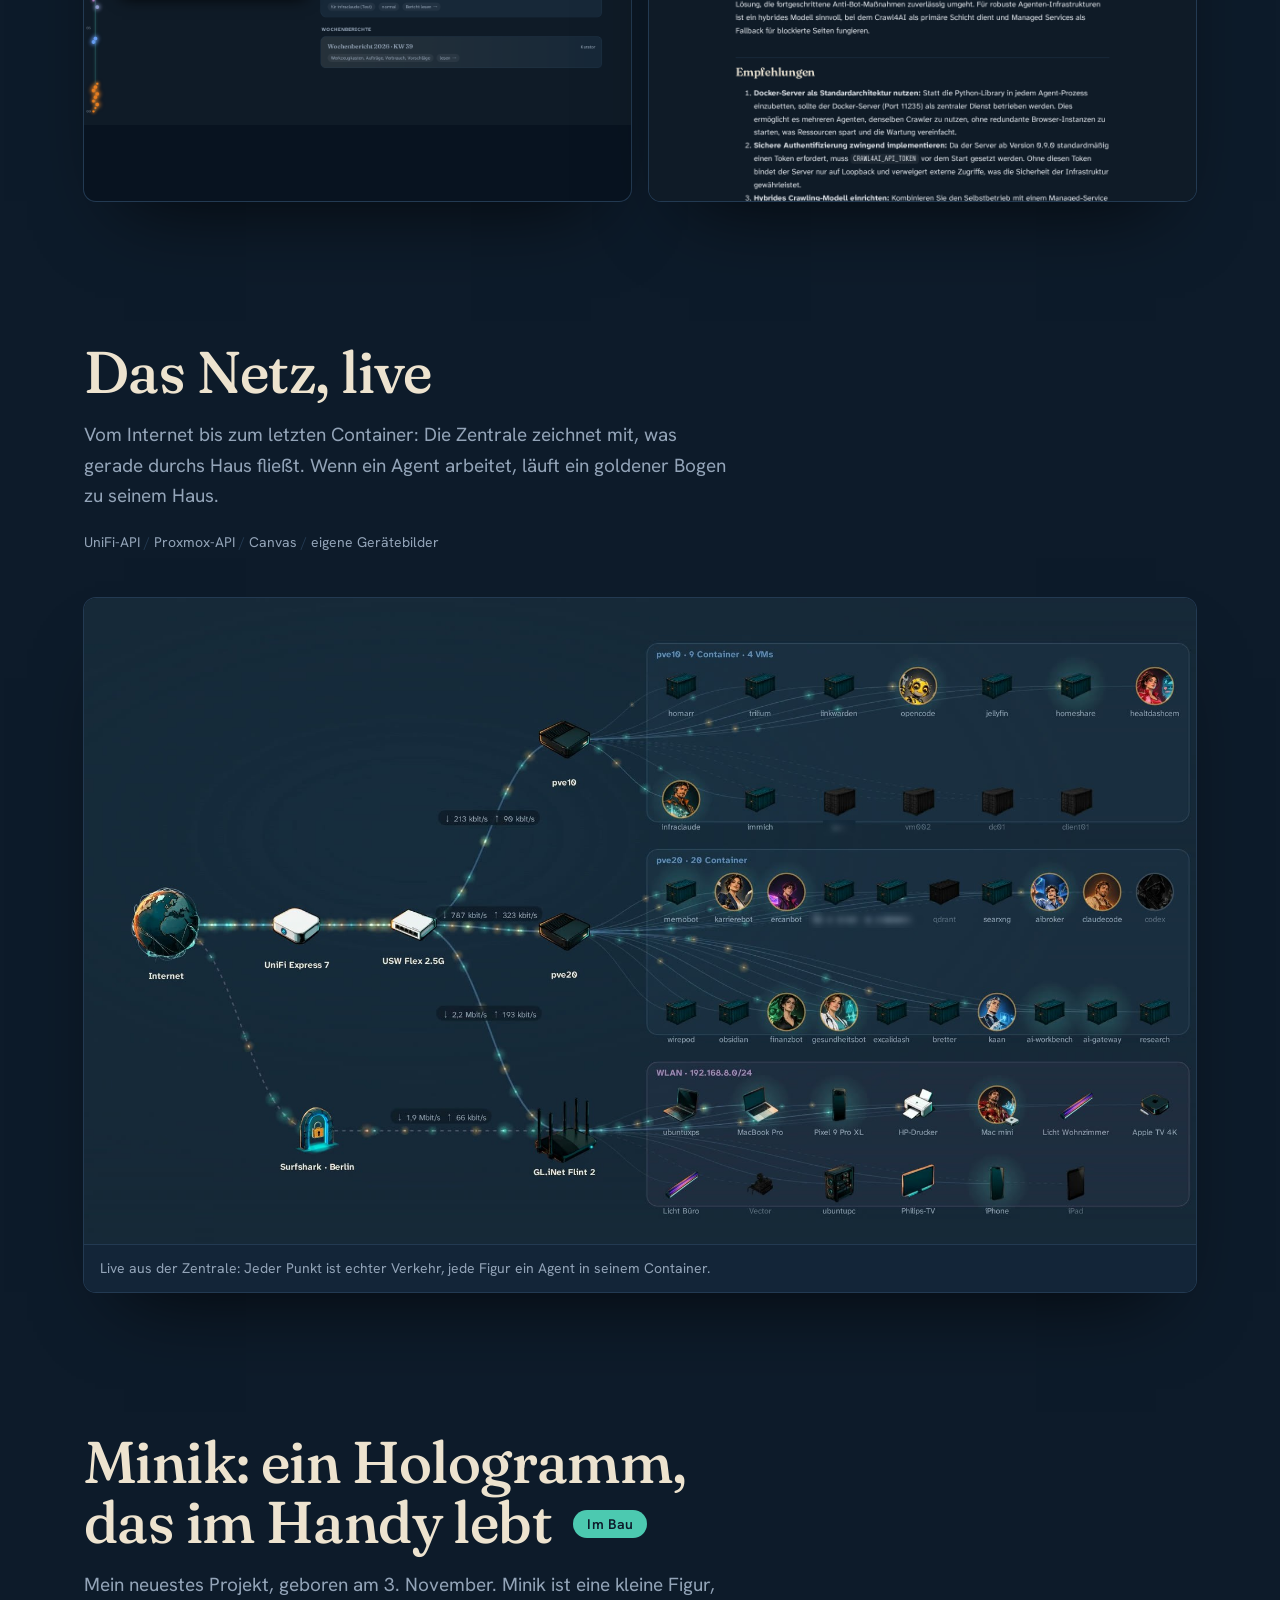
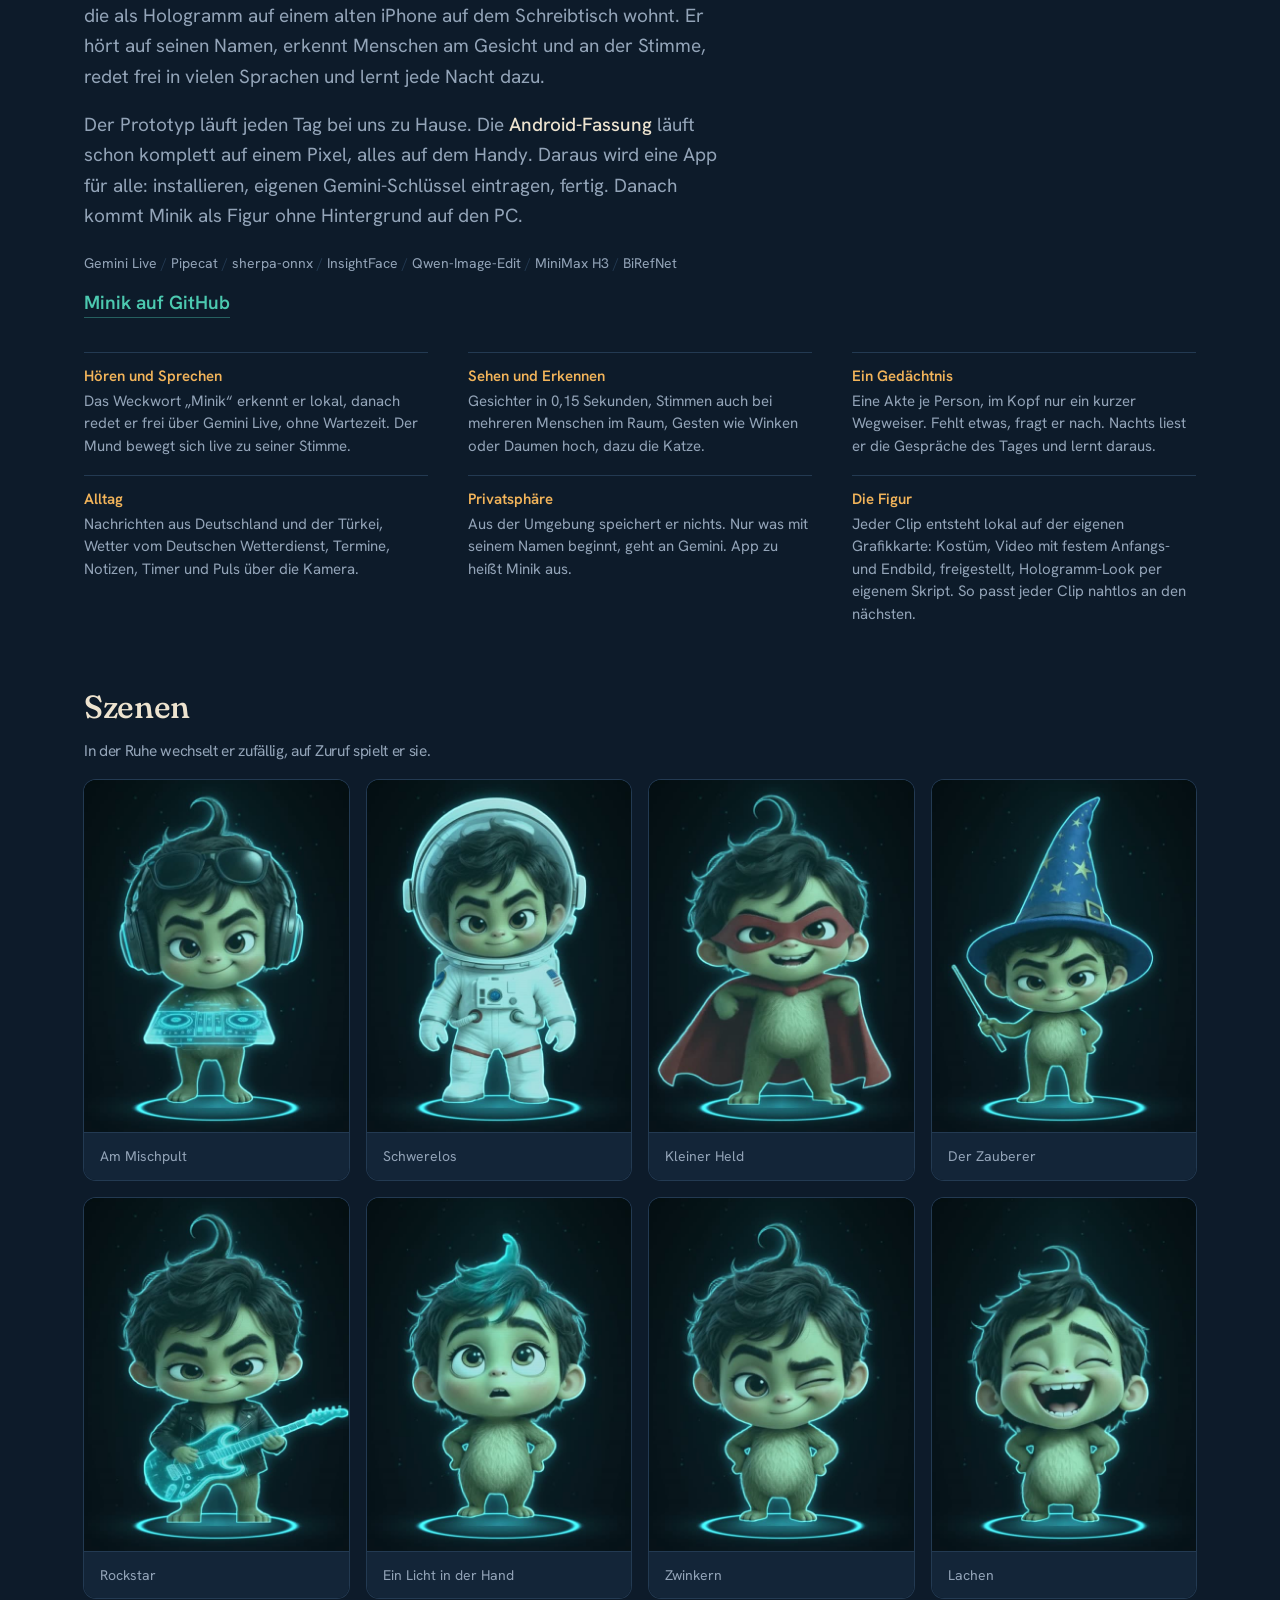
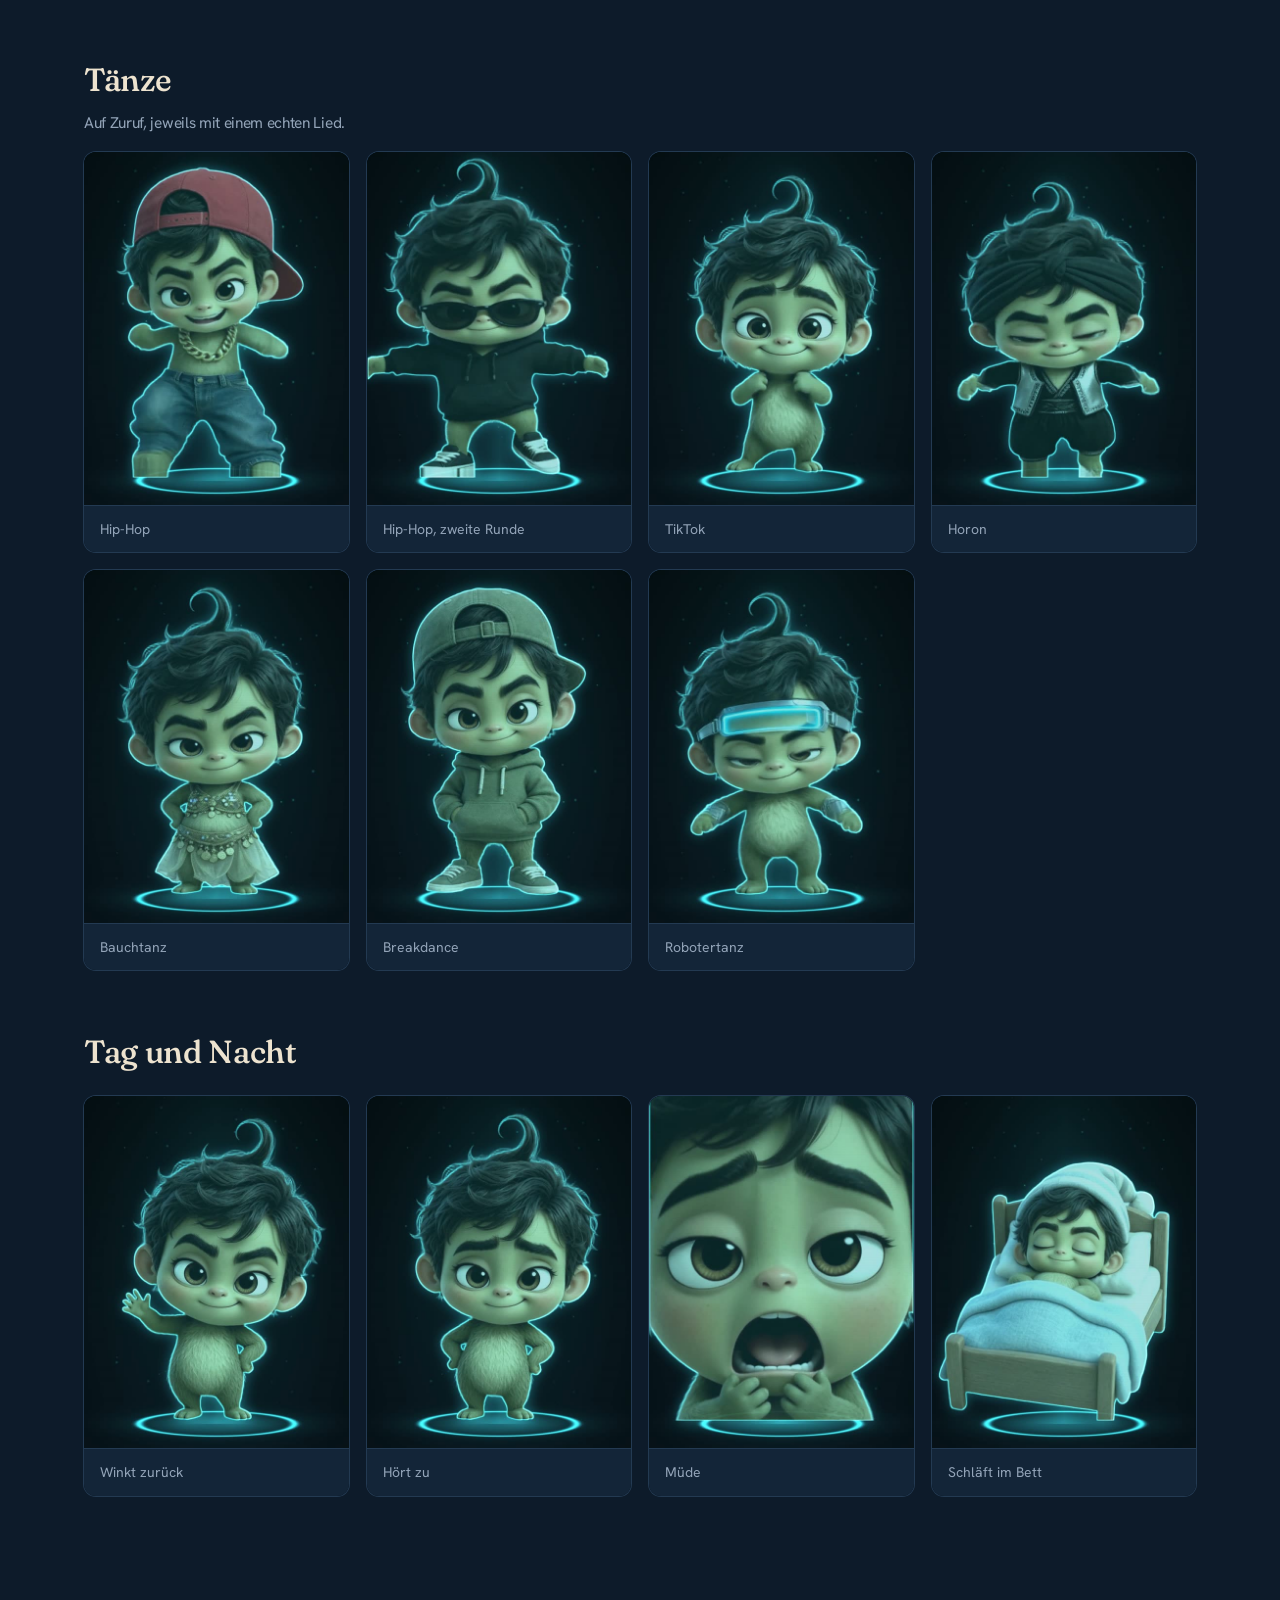
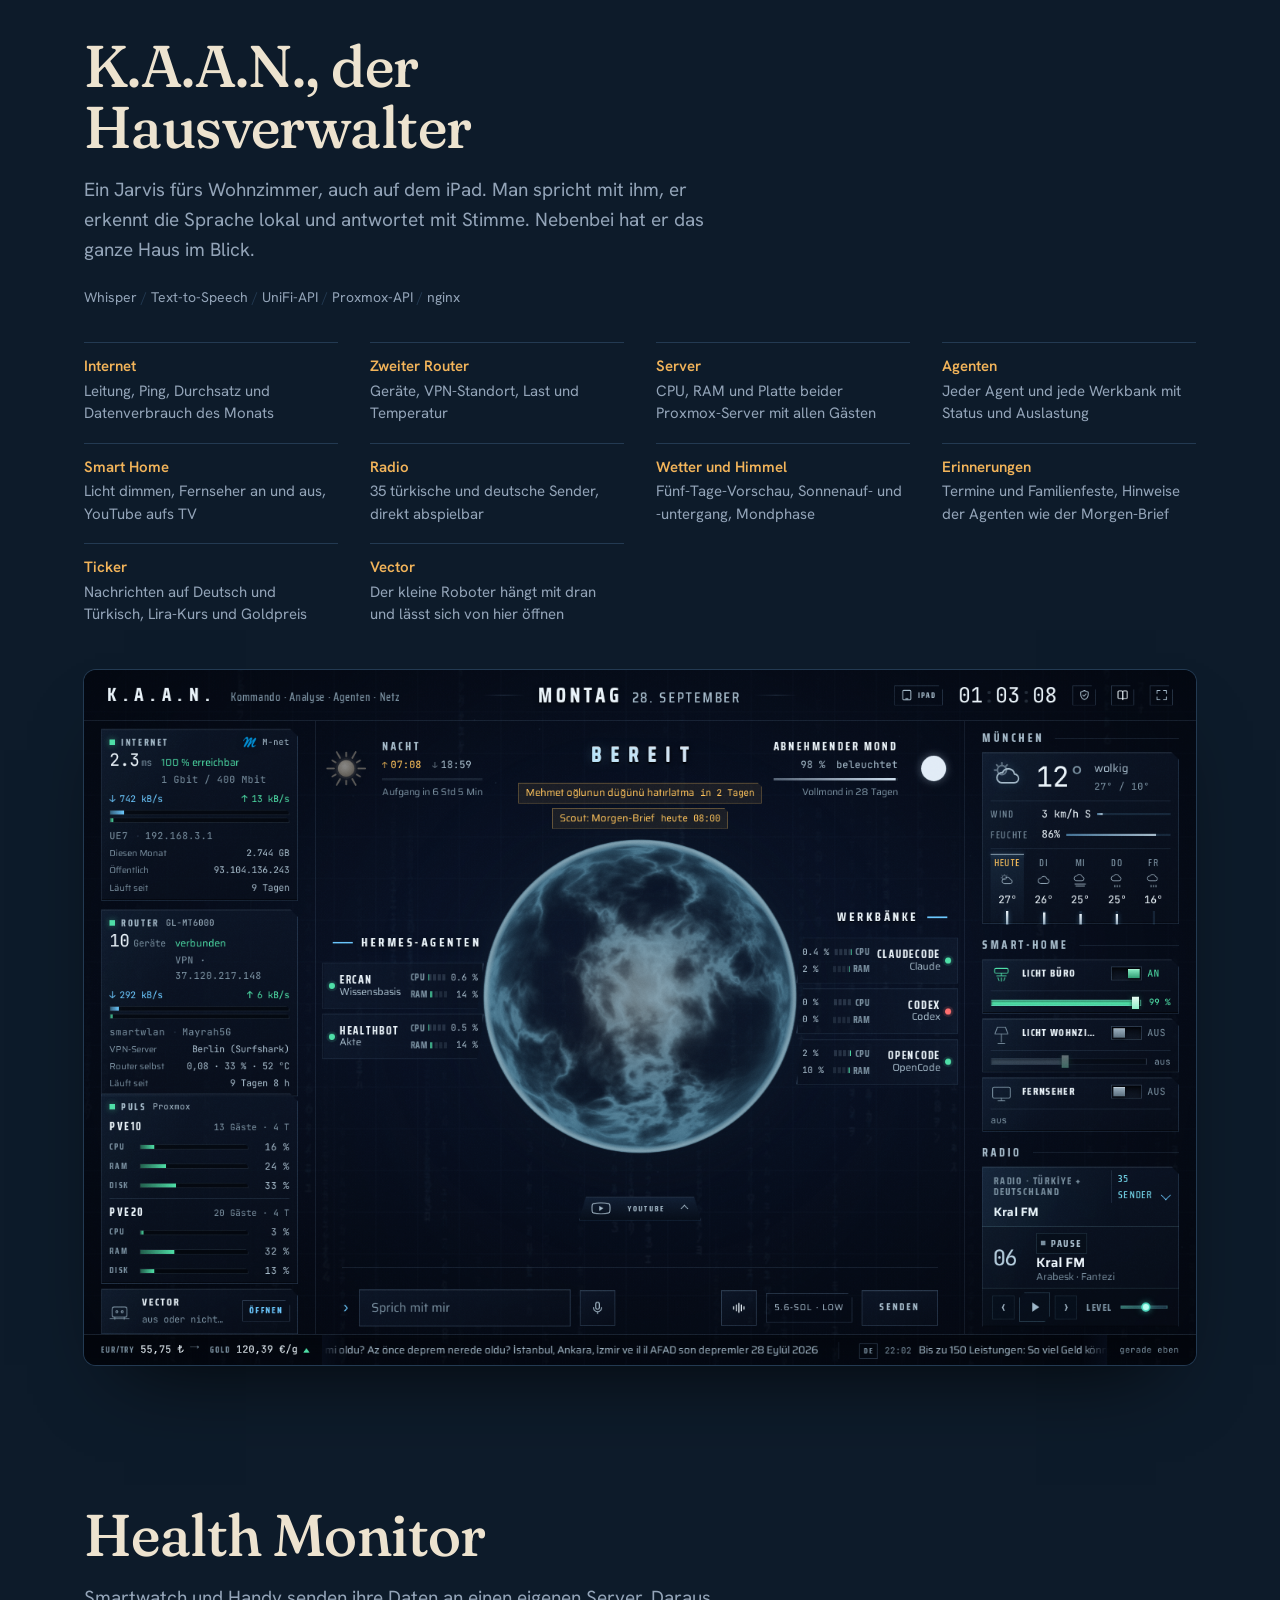
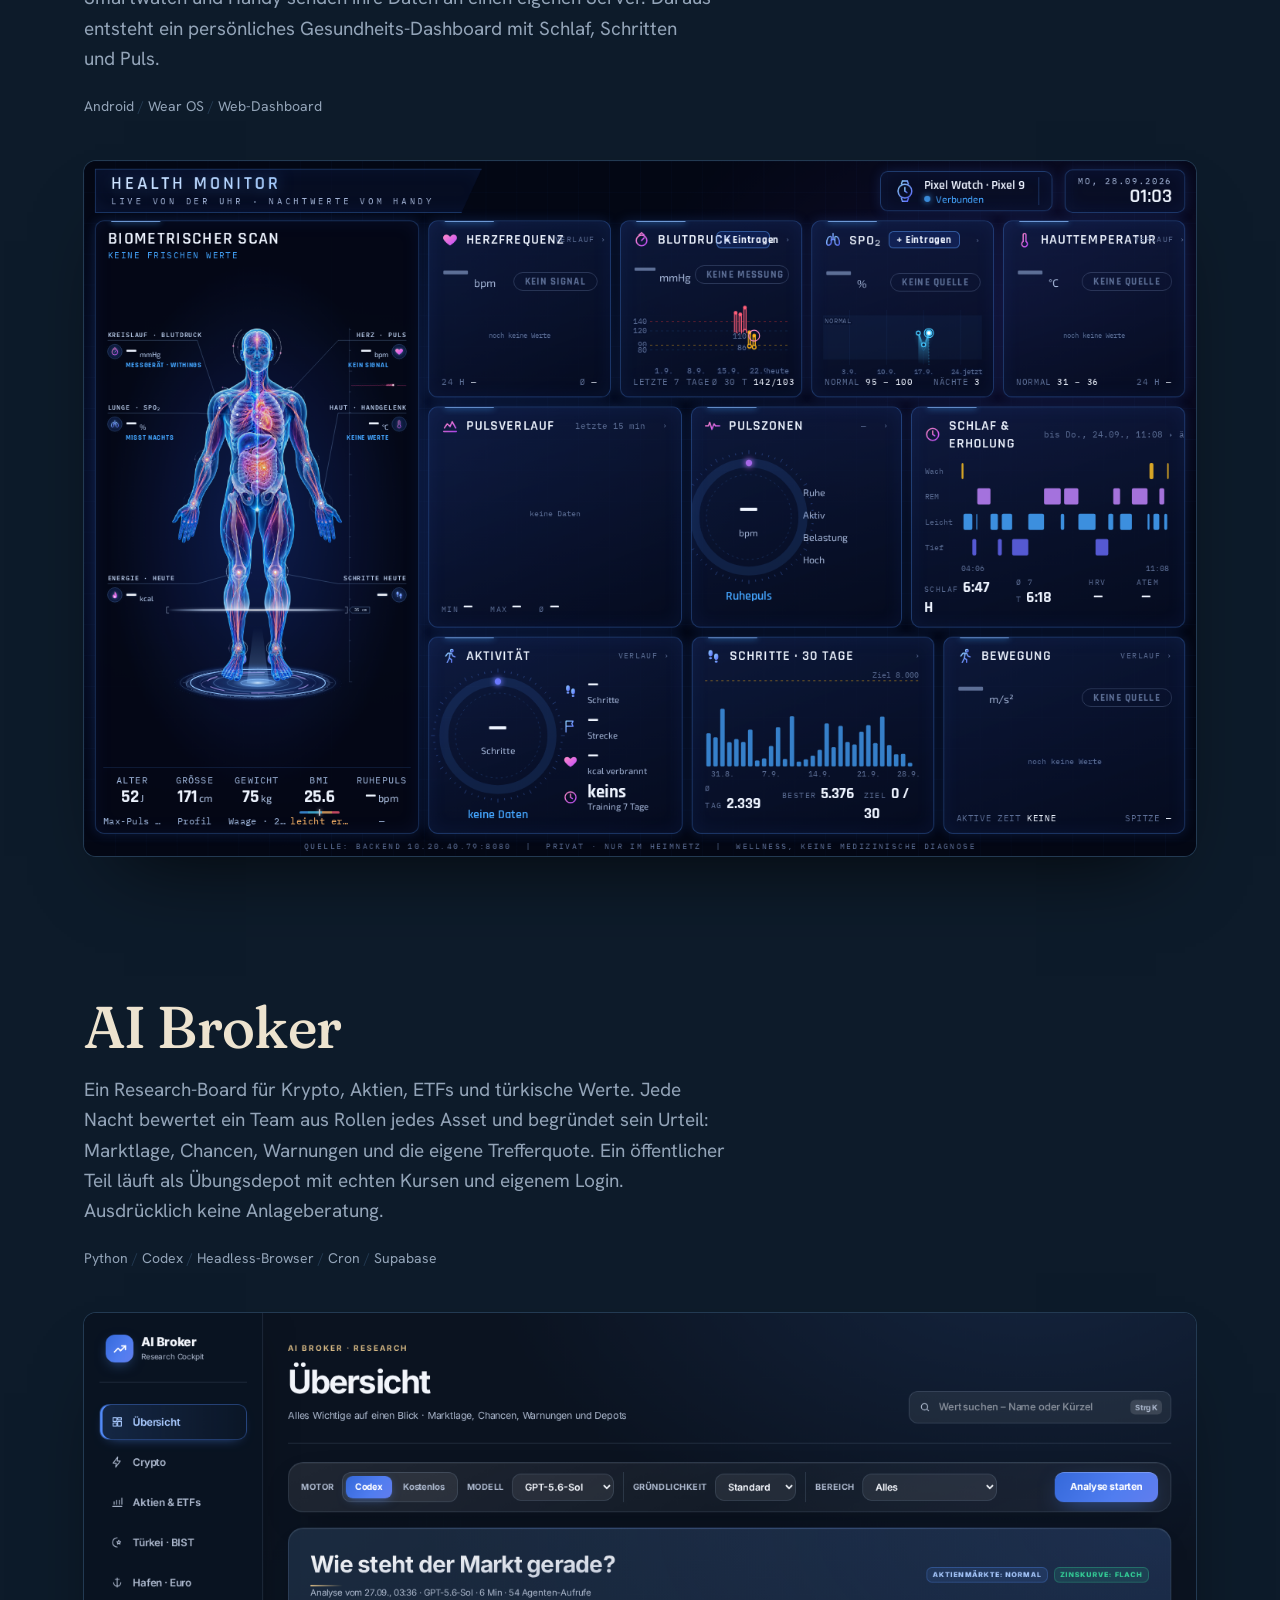
==== commit 7cee31f0: "Portfolio DE/TR/EN, Stand 20.11.2026" ====
--- a/index.html
+++ b/index.html
@@ -8,159 +8,15 @@
 <link rel="preconnect" href="https://fonts.googleapis.com">
 <link rel="preconnect" href="https://fonts.gstatic.com" crossorigin>
 <link href="https://fonts.googleapis.com/css2?family=Fraunces:opsz,wght,SOFT@9..144,300..700,50&family=Hanken+Grotesk:wght@400;500;600&display=swap" rel="stylesheet">
-<style>
-:root{
-  --nacht:#0d1b2a; --tief:#081320; --kai:#132538; --linie:#233a52;
-  --laterne:#f2b45a; --meer:#4cc9b0; --pergament:#ede3cf; --nebel:#93a4b8;
-  --serif:"Fraunces",Georgia,serif; --sans:"Hanken Grotesk",system-ui,sans-serif;
-  --rand:clamp(16px,5vw,72px); --breit:1240px;
-}
-*{box-sizing:border-box}
-html{scroll-behavior:smooth}
-body{margin:0;background:var(--nacht);color:var(--pergament);font:400 17px/1.6 var(--sans);-webkit-font-smoothing:antialiased;overflow-x:hidden}
-img,video{display:block;max-width:100%}
-figure{margin:0}
-a{color:inherit}
-:focus-visible{outline:2px solid var(--laterne);outline-offset:3px;border-radius:4px}
-h1,h2,h3{font-family:var(--serif);font-weight:500;font-variation-settings:"SOFT" 50;margin:0;letter-spacing:-.01em}
-p{margin:0}
-
-/* Hero: die Stadt bei Nacht – das eine laute Element */
-.hero{position:relative;min-height:100svh;display:flex;align-items:flex-end;isolation:isolate;overflow:hidden}
-.hero video,.hero .poster{position:absolute;inset:0;width:100%;height:100%;object-fit:cover;z-index:-2}
-.hero::after{content:"";position:absolute;inset:0;z-index:-1;
-  background:linear-gradient(180deg,rgba(8,19,32,.35) 0%,rgba(8,19,32,0) 30%,rgba(8,19,32,.15) 55%,rgba(13,27,42,.92) 86%,var(--nacht) 100%)}
-.hero-text{width:100%;max-width:var(--breit);margin:0 auto;padding:0 var(--rand) clamp(40px,8vh,96px)}
-.hero h1{font-size:clamp(56px,11vw,168px);line-height:.9;font-weight:400;letter-spacing:-.035em;
-  opacity:0;transform:translateY(18px);animation:auf 1.4s .3s cubic-bezier(.2,.7,.2,1) forwards}
-.hero .rolle{margin-top:18px;font-size:clamp(18px,2vw,22px);color:var(--laterne);font-weight:500;
-  opacity:0;animation:auf 1.2s .9s forwards}
-.hero .satz{margin-top:14px;max-width:31em;text-wrap:pretty;font-size:clamp(17px,1.6vw,19px);color:var(--pergament);opacity:0;animation:auf 1.2s 1.2s forwards}
-@keyframes auf{to{opacity:1;transform:none}}
-
-/* Kapitel */
-main>section{max-width:var(--breit);margin:0 auto;padding:clamp(72px,11vw,150px) var(--rand) 0}
-.kopf{max-width:38em}
-.kopf h2{font-size:clamp(34px,4.6vw,60px);line-height:1.02}
-.kopf p{margin-top:18px;text-wrap:pretty;color:var(--nebel);font-size:clamp(17px,1.5vw,19px)}
-.kopf p strong{color:var(--pergament);font-weight:500}
-.kopf .werkzeug{margin-top:20px;color:var(--nebel);font-size:14px}
-.kopf .urheber{margin-top:16px;padding:12px 16px;border-left:2px solid var(--laterne);background:var(--kai);border-radius:0 8px 8px 0;font-size:15.5px;color:var(--pergament)}
-.werkzeug span+span::before{content:" / ";color:var(--linie)}
-
-/* Bewohner */
-.bewohner{margin-top:48px;display:grid;grid-template-columns:repeat(7,1fr);gap:22px 16px;list-style:none;padding:0}
-.bewohner li{position:relative}
-.bewohner button{all:unset;cursor:pointer;display:block;width:100%;border-radius:14px;overflow:hidden;aspect-ratio:2/3;position:relative;background:var(--kai);
-  box-shadow:0 0 0 1px var(--linie)}
-.bewohner button:focus-visible{outline:2px solid var(--laterne);outline-offset:3px}
-.bewohner img,.bewohner video{position:absolute;inset:0;width:100%;height:100%;object-fit:cover}
-.bewohner video{opacity:0;transition:opacity .4s}
-.bewohner li.spielt video{opacity:1}
-.bewohner li.spielt button{box-shadow:0 0 0 1px var(--farbe),0 12px 40px -12px var(--farbe)}
-.bewohner h3{margin-top:12px;font-size:20px;line-height:1.1}
-.bewohner .t{font-size:14px;color:var(--farbe);font-weight:600;margin-top:3px}
-.bewohner .r{font-size:14.5px;line-height:1.45;color:var(--nebel);margin-top:6px}
-.kann{list-style:none;padding:0;margin:34px 0 0;display:grid;grid-template-columns:repeat(auto-fill,minmax(230px,1fr));gap:18px 32px}
-.kann li{font-size:15px;line-height:1.5;color:var(--nebel);border-top:1px solid var(--linie);padding-top:12px}
-.kann strong{display:block;color:var(--laterne);font-weight:600;margin-bottom:2px}
-.hinweis{margin-top:22px;font-size:14px;color:var(--nebel)}
-.hero .satz strong{color:var(--laterne);font-weight:600}
-/* Worum es geht: Klartext für alle, die keine Agenten kennen */
-.kann.worum{grid-template-columns:repeat(3,1fr);gap:18px 40px;margin-top:40px}
-.kann.worum li{font-size:16px;line-height:1.6}
-.kann.worum strong{font-family:var(--serif);font-weight:500;font-size:22px;margin-bottom:8px}
-.legende{margin-top:44px;padding:22px 26px;border-radius:12px;background:var(--kai);box-shadow:0 0 0 1px var(--linie)}
-.legende-titel{font-family:var(--serif);font-size:20px;margin-bottom:14px}
-.legende dl{margin:0;display:grid;grid-template-columns:repeat(3,1fr);gap:12px 32px}
-.legende dt{color:var(--laterne);font-weight:600;font-size:15px}
-.legende dd{margin:2px 0 0;color:var(--nebel);font-size:15px}
-@media (max-width:900px){.kann.worum,.legende dl{grid-template-columns:1fr}}
-
-/* Bildschirme */
-.schirm{margin-top:44px;border-radius:12px;overflow:hidden;background:var(--tief);
-  box-shadow:0 0 0 1px var(--linie),0 40px 80px -40px rgba(0,0,0,.8)}
-.schirm img{width:100%;height:auto}
-.netzlive{width:100%;aspect-ratio:1920/1116;object-fit:cover}
-.paar{margin-top:18px;display:grid;grid-template-columns:1fr 1fr;gap:18px}
-.paar .schirm{margin-top:0}
-.trio{grid-template-columns:repeat(3,1fr)}
-.vier{grid-template-columns:repeat(4,1fr)}
-.hoch{grid-template-columns:repeat(4,1fr);align-items:start}
-.clip{width:100%;height:auto;background:#000}
-.paar>.schirm{margin-top:0}
-figcaption a{color:var(--laterne);text-decoration:none}
-figcaption{padding:12px 16px;font-size:14px;color:var(--nebel);border-top:1px solid var(--linie);background:var(--kai)}
-.zoom{all:unset;cursor:zoom-in;display:block}
-
-.hochpaar{grid-template-columns:1fr 1fr;align-items:start}
-.unter{margin-top:clamp(56px,7vw,96px)}
-.unter h3{font-size:clamp(26px,3vw,36px);line-height:1.1}
-.unter p{margin-top:12px;max-width:38em;color:var(--nebel);text-wrap:pretty}
-/* Werkstatt: Tageszeiten */
-.zeiten{margin-top:44px}
-.zeiten .bild{position:relative;aspect-ratio:2048/896;border-radius:12px;overflow:hidden;box-shadow:0 0 0 1px var(--linie)}
-.zeiten .bild img{position:absolute;inset:0;width:100%;height:100%;object-fit:cover;opacity:0;transition:opacity .9s ease}
-.zeiten .bild img.an{opacity:1}
-.wahl{margin-top:16px;display:flex;gap:8px;flex-wrap:wrap}
-.wahl button{font:500 15px var(--sans);color:var(--nebel);background:transparent;border:1px solid var(--linie);border-radius:999px;padding:8px 18px;cursor:pointer}
-.wahl button[aria-pressed=true]{color:var(--nacht);background:var(--laterne);border-color:var(--laterne)}
-.ereignisse{margin-top:18px;display:grid;grid-template-columns:repeat(3,1fr);gap:18px}
-.ereignisse figure{margin:0;border-radius:12px;overflow:hidden;box-shadow:0 0 0 1px var(--linie);background:var(--tief)}
-.ereignisse video{width:100%;aspect-ratio:1216/512;object-fit:cover}
-
-/* Weitere Projekte */
-.weitere{margin-top:44px;display:grid;grid-template-columns:repeat(auto-fill,minmax(270px,1fr));gap:0 40px}
-.weitere div{padding:22px 0;border-top:1px solid var(--linie)}
-.weitere h3{font-size:22px}
-.weitere p{margin-top:6px;color:var(--nebel);font-size:15.5px}
-
-/* Schluss */
-footer{max-width:var(--breit);margin:clamp(90px,12vw,160px) auto 0;padding:0 var(--rand) 56px}
-footer .ende{font-family:var(--serif);font-size:clamp(28px,3.6vw,46px);line-height:1.1;max-width:18em}
-footer .ende+p{margin-top:18px;color:var(--nebel);max-width:36em}
-footer nav{margin-top:28px;display:flex;gap:26px;flex-wrap:wrap}
-footer nav a{color:var(--laterne);text-decoration:none;font-weight:500;border-bottom:1px solid rgba(242,180,90,.4);padding-bottom:2px}
-footer nav a:hover{border-color:var(--laterne)}
-footer small{display:block;margin-top:64px;color:var(--nebel);font-size:13px}
-
-/* Minik */
-.baustelle{display:inline-block;vertical-align:middle;position:relative;top:-.35em;margin-left:10px;font:600 14px/1 var(--sans);color:var(--nacht);background:var(--meer);border-radius:999px;padding:7px 14px;letter-spacing:.01em;animation:puls 2.4s ease-in-out infinite}
-@keyframes puls{50%{box-shadow:0 0 0 6px rgba(76,201,176,.18)}}
-.kopf .mehr{margin-top:14px}
-.kopf .mehr a{color:var(--meer);text-decoration:none;font-weight:600;border-bottom:1px solid rgba(76,201,176,.4);padding-bottom:2px}
-.kann.drei{grid-template-columns:repeat(3,1fr);gap:18px 40px}
-.reihe{margin-top:56px;font-size:clamp(24px,2.6vw,32px)}
-.reihe span{display:block;margin-top:6px;font:400 15.5px/1.5 var(--sans);color:var(--nebel)}
-.holos{margin-top:18px;display:grid;grid-template-columns:repeat(4,1fr);gap:18px}
-.holo{margin:0;border-radius:12px;overflow:hidden;background:#05111b;box-shadow:0 0 0 1px var(--linie)}
-.holo video{width:100%;aspect-ratio:3/4;object-fit:cover;object-position:50% 48%;background:#05111b}
-@media (max-width:900px){.kann.drei{grid-template-columns:1fr}}
-@media (max-width:760px){.holos{grid-template-columns:1fr 1fr;gap:12px}}
-
-/* Großansicht */
-dialog{border:0;padding:0;background:transparent;max-width:96vw;max-height:94vh}
-dialog::backdrop{background:rgba(5,12,20,.9)}
-dialog img{max-width:96vw;max-height:94vh;width:auto;border-radius:8px}
-
-@media (max-width:1100px){.bewohner{grid-template-columns:repeat(4,1fr)}.trio,.vier,.hoch{grid-template-columns:1fr 1fr}}
-@media (max-width:760px){
-  .paar,.ereignisse{grid-template-columns:1fr}
-  .hochpaar{grid-template-columns:1fr 1fr}
-  .vier,.hoch{grid-template-columns:1fr 1fr}
-  .bewohner{display:flex;overflow-x:auto;scroll-snap-type:x mandatory;gap:14px;margin-left:calc(-1*var(--rand));margin-right:calc(-1*var(--rand));padding:0 var(--rand) 8px}
-  .bewohner li{flex:0 0 62%;scroll-snap-align:start}
-}
-@media (prefers-reduced-motion:reduce){
-  *{animation:none!important;transition:none!important}
-  .hero h1,.hero .rolle,.hero .satz{opacity:1;transform:none}
-  html{scroll-behavior:auto}
-}
-</style>
+<link rel="alternate" hreflang="de" href="https://pdcem.github.io/">
+<link rel="alternate" hreflang="tr" href="https://pdcem.github.io/tr/">
+<link rel="alternate" hreflang="en" href="https://pdcem.github.io/en/">
+<link rel="stylesheet" href="stil.css?v=3">
 </head>
 <body>
 
 <header class="hero">
+  <nav class="sprache" aria-label="Sprache"><a href="./" hreflang="de" aria-current="page">DE</a><a href="tr/" hreflang="tr">TR</a><a href="en/" hreflang="en">EN</a></nav>
   <img class="poster" src="medien/stadt/nacht.webp" alt="">
   <video autoplay muted loop playsinline poster="medien/stadt/nacht.webp" aria-hidden="true">
     <source src="medien/stadt/loop_nacht.mp4" type="video/mp4">
@@ -270,7 +126,7 @@
   <div class="kopf">
     <h2>Minik: ein Hologramm, das im Handy lebt <span class="baustelle">Im Bau</span></h2>
     <p>Mein neuestes Projekt, geboren am 3. November. Minik ist eine kleine Figur, die als Hologramm auf einem alten iPhone auf dem Schreibtisch wohnt. Er hört auf seinen Namen, erkennt Menschen am Gesicht und an der Stimme, redet frei in vielen Sprachen und lernt jede Nacht dazu.</p>
-    <p>Der Prototyp läuft jeden Tag bei uns zu Hause. Gerade entsteht daraus <strong>eine Android-App für alle</strong>, bei der alles auf dem Handy läuft: installieren, eigenen Gemini-Schlüssel eintragen, fertig. Danach kommt Minik als Figur ohne Hintergrund auf den PC.</p>
+    <p>Der Prototyp läuft jeden Tag bei uns zu Hause. Die <strong>Android-Fassung</strong> läuft schon komplett auf einem Pixel, alles auf dem Handy. Daraus wird eine App für alle: installieren, eigenen Gemini-Schlüssel eintragen, fertig. Danach kommt Minik als Figur ohne Hintergrund auf den PC.</p>
     <p class="werkzeug"><span>Gemini Live</span><span>Pipecat</span><span>sherpa-onnx</span><span>InsightFace</span><span>Qwen-Image-Edit</span><span>MiniMax H3</span><span>BiRefNet</span></p>
     <p class="mehr"><a href="https://github.com/PDCem/minik">Minik auf GitHub</a></p>
   </div>
@@ -415,6 +271,14 @@
   </div>
   <div class="weitere">
     <div><h3>App „Infra“</h3><p>Android-App, mit der ich per Stimme mit dem Admin-Agenten spreche: Haus schalten, Stand des Tages, Fragen ans Homelab.</p></div>
+    <div><h3>Wiege und Krankenhaus</h3><p>Neue Agenten entstehen mit einem Startbefehl aus einer gemeinsamen Vorlage. Wird einer krank, kommt er automatisch ins Krankenhaus und wird behandelt.</p></div>
+    <div><h3>Fundbüro</h3><p>Sammelt jeden Tag neue KI-Modelle für Sprache, Bild, Video und Stimme. Vor jeder Modellwahl schauen die Agenten zuerst hier nach.</p></div>
+    <div><h3>Selbstcheck und Fehlerbuch</h3><p>Über 40 automatische Prüfungen der ganzen Plattform. Jeder behobene Fehler kommt ins Fehlerbuch und bekommt einen Rückfall-Test, damit er nie wiederkommt.</p></div>
+    <div><h3>Eigene Websuche</h3><p>Ein Headless-Browser als Such- und Lesedienst für alle Agenten, statt fremder Such-Schnittstellen.</p></div>
+    <div><h3>Minga AI</h3><p>Firmenseite <a href="https://minga-ai.de">minga-ai.de</a> mit echten Kunden, gebaut mit Astro und Tailwind.</p></div>
+    <div><h3>Çizgi Bilgisayar</h3><p>Türkische Webseite für den Computer- und Apple-Service eines Freundes in Kuşadası, mit Systemplaner und eigenem Laptop-Film.</p></div>
+    <div><h3>Integra Çalışma Alanı</h3><p>Arbeitsplattform für einen Elektrotechnik-Betrieb in Antalya: Mitarbeiter und zwei KI-Agenten arbeiten gemeinsam, komplett auf Türkisch.</p></div>
+    <div><h3>Bauzeichnungen für eine Glaserei</h3><p>Aus Handskizzen werden Fertigungszeichnungen mit Bohrplan und CNC-Datei (DXF und DWG), nach festem Prüfschema.</p></div>
     <div><h3>Projektablage</h3><p>Jedes Projekt liegt an einem Ort. Ein Coding-Agent leiht es aus, baut und gibt es zurück, alles mit Verlauf.</p></div>
     <div><h3>Sofa Remote</h3><p>Android-Fernbedienung für MacBook und Mac mini: Maus, Tastatur, Medien und Timer vom Sofa aus.</p></div>
     <div><h3>KI-Gateway</h3><p>Ein Zugang für alle Sprachmodelle, mit fester Rangfolge, automatischem Ausweichen und Limits je Agent.</p></div>
@@ -439,7 +303,7 @@
     <div><h3>Drohnen-Missionen</h3><p>Recherche, wie eine DJI Mini 2 vom Handy aus einfache Missionen fliegt: raus, Foto, zurück, landen.</p></div>
     <div><h3>KI-PC</h3><p>Gaming-PC mit RTX 4070: Windows zum Spielen, Linux für lokale Bild-, Video- und Sprachmodelle.</p></div>
     <div><h3>Eigene Dienste</h3><p>Fotos, Filme, Notizen, Lesezeichen, Dokumente und Metasuche laufen selbst gehostet statt in fremden Clouds.</p></div>
-    <div><h3>Homelab</h3><p>Zwei Proxmox-Server mit 28 Containern und 4 VMs, getrennte VLANs. Updates und Backups laufen automatisch, gepflegt von einem Admin-Agenten.</p></div>
+    <div><h3>Homelab</h3><p>Zwei Proxmox-Server mit über 30 Containern und 4 VMs, getrennte VLANs. Updates und Backups laufen automatisch, gepflegt von einem Admin-Agenten.</p></div>
   </div>
 </section>
 
@@ -448,61 +312,12 @@
 <footer>
   <p class="ende">Alles läuft bei mir zu Hause. Am liebsten zeige ich es live.</p>
   <p>Code und Daten sind privat, weil hier echte Familiendaten drinstecken. Im Gespräch führe ich gern jede Ecke vor.</p>
-  <nav><a href="https://github.com/PDCem">GitHub</a></nav>
+  <nav><a href="mailto:cemcumali@gmail.com">cemcumali@gmail.com</a><a href="https://www.linkedin.com/in/cem-cumali-789a01101/">LinkedIn</a><a href="https://github.com/PDCem">GitHub</a></nav>
   <small>Alle Bilder und Clips auf dieser Seite stammen aus meinen eigenen Systemen.</small>
 </footer>
 
 <dialog id="gross"><img alt=""></dialog>
 
-<script>
-const team=[
- ["infraclaude","InfraClaude","Chef und Admin","Verteilt die Aufträge, prüft die Ergebnisse und hält Netz, Server und Backups am Laufen.","#e67e22"],
- ["ares","ARES","Desktop-Helfer","Hilft direkt am Mac: Dateien, Apps, Recherche.","#f1c40f"],
- ["ercanbot","Ercan","Scout","Behält alle Projekte im Blick, schickt morgens den Brief.","#e84393"],
- ["karrierebot","Clara","Karriere-Coach","Jobsuche, Bewerbungs-Tracker und Interview-Training.","#d4a017"],
- ["gesundheitsbot","Emma","Ärztin","Führt die Gesundheitsakten der Familie, streng getrennt.","#4cc9b0"],
- ["finanzbot","Victoria","Finanzen","Kennt Einnahmen, Ausgaben und Krypto.","#2ecc71"],
- ["claudecode","Max","Baumeister","Coding-Agent für Apps und Webseiten.","#e8a86b"],
- ["codex","Codex","Code-Ninja","Zweiter Coding-Agent, baut Android-Apps und Webseiten.","#22c55e"],
- ["opencode","Bolt","Tüftler","Baut eigene Werkzeuge mit Gratis-Modellen.","#f5b700"],
- ["aibroker","Leon","Trader","Holt Kurse und bewertet Positionen.","#5b9dff"],
- ["healtdashcem","Mia","Fitness und Uhr","Baut das Health-Dashboard.","#fd79a8"],
- ["kaan","K.A.A.N.","Hausverwalter","Zeigt und steuert Haus, Netz und Medien.","#38bdf8"],
- ["kipc_karte","Iris","Designerin","Malt, filmt und baut 3D direkt auf dem KI-PC.","#8b5cf6"]
-];
-const liste=document.getElementById("liste");
-liste.innerHTML=team.map(([id,n,t,r,f])=>`<li style="--farbe:${f}">
- <button aria-label="${n} lebendig zeigen"><img src="medien/agenten/${id}.webp" alt="Porträt ${n}" loading="lazy" width="520" height="780">
- <video muted loop playsinline preload="none" data-src="medien/agenten/${id}.mp4"></video></button>
- <h3>${n}</h3><p class="t">${t}</p><p class="r">${r}</p></li>`).join("");
-const ruhig=matchMedia("(prefers-reduced-motion: reduce)").matches;
-function spiel(li,an){const v=li.querySelector("video");
- if(an){if(!v.src)v.src=v.dataset.src;v.play().catch(()=>{});li.classList.add("spielt")}
- else{v.pause();li.classList.remove("spielt")}}
-liste.querySelectorAll("li").forEach(li=>{
- li.addEventListener("mouseenter",()=>spiel(li,true));
- li.addEventListener("mouseleave",()=>spiel(li,false));
- li.querySelector("button").addEventListener("click",()=>spiel(li,!li.classList.contains("spielt")));
-});
-
-// Tageszeiten
-const bilder=[...document.querySelectorAll("#zeitbild img")],knoepfe=[...document.querySelectorAll(".wahl button")];
-knoepfe.forEach(b=>b.addEventListener("click",()=>{
- knoepfe.forEach(k=>k.setAttribute("aria-pressed",k===b));
- bilder.forEach(i=>i.classList.toggle("an",i.dataset.z===b.dataset.z));
-}));
-
-// Ereignis-Clips nur abspielen, wenn sichtbar
-const io=new IntersectionObserver(es=>es.forEach(e=>{const v=e.target;
- if(e.isIntersecting&&!ruhig)v.play().catch(()=>{});else v.pause()}),{threshold:.4});
-document.querySelectorAll("video[data-auto]").forEach(v=>io.observe(v));
-if(ruhig)document.querySelector(".hero video").remove();
-
-// Großansicht
-const dlg=document.getElementById("gross");
-document.querySelectorAll(".zoom").forEach(b=>b.addEventListener("click",()=>{
- const i=b.querySelector("img");dlg.querySelector("img").src=i.src;dlg.querySelector("img").alt=i.alt;dlg.showModal()}));
-dlg.addEventListener("click",()=>dlg.close());
-</script>
+<script src="seite.js?v=3"></script>
 </body>
 </html>
--- a/stil.css
+++ b/stil.css
@@ -0,0 +1,152 @@
+:root{
+  --nacht:#0d1b2a; --tief:#081320; --kai:#132538; --linie:#233a52;
+  --laterne:#f2b45a; --meer:#4cc9b0; --pergament:#ede3cf; --nebel:#93a4b8;
+  --serif:"Fraunces",Georgia,serif; --sans:"Hanken Grotesk",system-ui,sans-serif;
+  --rand:clamp(16px,5vw,72px); --breit:1240px;
+}
+*{box-sizing:border-box}
+html{scroll-behavior:smooth}
+body{margin:0;background:var(--nacht);color:var(--pergament);font:400 17px/1.6 var(--sans);-webkit-font-smoothing:antialiased;overflow-x:hidden}
+img,video{display:block;max-width:100%}
+figure{margin:0}
+a{color:inherit}
+:focus-visible{outline:2px solid var(--laterne);outline-offset:3px;border-radius:4px}
+h1,h2,h3{font-family:var(--serif);font-weight:500;font-variation-settings:"SOFT" 50;margin:0;letter-spacing:-.01em}
+p{margin:0}
+
+/* Hero: die Stadt bei Nacht – das eine laute Element */
+.hero{position:relative;min-height:100svh;display:flex;align-items:flex-end;isolation:isolate;overflow:hidden}
+.hero video,.hero .poster{position:absolute;inset:0;width:100%;height:100%;object-fit:cover;z-index:-2}
+.hero::after{content:"";position:absolute;inset:0;z-index:-1;
+  background:linear-gradient(180deg,rgba(8,19,32,.35) 0%,rgba(8,19,32,0) 30%,rgba(8,19,32,.15) 55%,rgba(13,27,42,.92) 86%,var(--nacht) 100%)}
+.hero-text{width:100%;max-width:var(--breit);margin:0 auto;padding:0 var(--rand) clamp(40px,8vh,96px)}
+.hero h1{font-size:clamp(56px,11vw,168px);line-height:.9;font-weight:400;letter-spacing:-.035em;
+  opacity:0;transform:translateY(18px);animation:auf 1.4s .3s cubic-bezier(.2,.7,.2,1) forwards}
+.hero .rolle{margin-top:18px;font-size:clamp(18px,2vw,22px);color:var(--laterne);font-weight:500;
+  opacity:0;animation:auf 1.2s .9s forwards}
+.hero .satz{margin-top:14px;max-width:31em;text-wrap:pretty;font-size:clamp(17px,1.6vw,19px);color:var(--pergament);opacity:0;animation:auf 1.2s 1.2s forwards}
+@keyframes auf{to{opacity:1;transform:none}}
+
+/* Kapitel */
+main>section{max-width:var(--breit);margin:0 auto;padding:clamp(72px,11vw,150px) var(--rand) 0}
+.kopf{max-width:38em}
+.kopf h2{font-size:clamp(34px,4.6vw,60px);line-height:1.02}
+.kopf p{margin-top:18px;text-wrap:pretty;color:var(--nebel);font-size:clamp(17px,1.5vw,19px)}
+.kopf p strong{color:var(--pergament);font-weight:500}
+.kopf .werkzeug{margin-top:20px;color:var(--nebel);font-size:14px}
+.kopf .urheber{margin-top:16px;padding:12px 16px;border-left:2px solid var(--laterne);background:var(--kai);border-radius:0 8px 8px 0;font-size:15.5px;color:var(--pergament)}
+.werkzeug span+span::before{content:" / ";color:var(--linie)}
+
+/* Bewohner */
+.bewohner{margin-top:48px;display:grid;grid-template-columns:repeat(7,1fr);gap:22px 16px;list-style:none;padding:0}
+.bewohner li{position:relative}
+.bewohner button{all:unset;cursor:pointer;display:block;width:100%;border-radius:14px;overflow:hidden;aspect-ratio:2/3;position:relative;background:var(--kai);
+  box-shadow:0 0 0 1px var(--linie)}
+.bewohner button:focus-visible{outline:2px solid var(--laterne);outline-offset:3px}
+.bewohner img,.bewohner video{position:absolute;inset:0;width:100%;height:100%;object-fit:cover}
+.bewohner video{opacity:0;transition:opacity .4s}
+.bewohner li.spielt video{opacity:1}
+.bewohner li.spielt button{box-shadow:0 0 0 1px var(--farbe),0 12px 40px -12px var(--farbe)}
+.bewohner h3{margin-top:12px;font-size:20px;line-height:1.1}
+.bewohner .t{font-size:14px;color:var(--farbe);font-weight:600;margin-top:3px}
+.bewohner .r{font-size:14.5px;line-height:1.45;color:var(--nebel);margin-top:6px}
+.kann{list-style:none;padding:0;margin:34px 0 0;display:grid;grid-template-columns:repeat(auto-fill,minmax(230px,1fr));gap:18px 32px}
+.kann li{font-size:15px;line-height:1.5;color:var(--nebel);border-top:1px solid var(--linie);padding-top:12px}
+.kann strong{display:block;color:var(--laterne);font-weight:600;margin-bottom:2px}
+.hinweis{margin-top:22px;font-size:14px;color:var(--nebel)}
+.hero .satz strong{color:var(--laterne);font-weight:600}
+/* Worum es geht: Klartext für alle, die keine Agenten kennen */
+.kann.worum{grid-template-columns:repeat(3,1fr);gap:18px 40px;margin-top:40px}
+.kann.worum li{font-size:16px;line-height:1.6}
+.kann.worum strong{font-family:var(--serif);font-weight:500;font-size:22px;margin-bottom:8px}
+.legende{margin-top:44px;padding:22px 26px;border-radius:12px;background:var(--kai);box-shadow:0 0 0 1px var(--linie)}
+.legende-titel{font-family:var(--serif);font-size:20px;margin-bottom:14px}
+.legende dl{margin:0;display:grid;grid-template-columns:repeat(3,1fr);gap:12px 32px}
+.legende dt{color:var(--laterne);font-weight:600;font-size:15px}
+.legende dd{margin:2px 0 0;color:var(--nebel);font-size:15px}
+@media (max-width:900px){.kann.worum,.legende dl{grid-template-columns:1fr}}
+
+/* Bildschirme */
+.schirm{margin-top:44px;border-radius:12px;overflow:hidden;background:var(--tief);
+  box-shadow:0 0 0 1px var(--linie),0 40px 80px -40px rgba(0,0,0,.8)}
+.schirm img{width:100%;height:auto}
+.netzlive{width:100%;aspect-ratio:1920/1116;object-fit:cover}
+.paar{margin-top:18px;display:grid;grid-template-columns:1fr 1fr;gap:18px}
+.paar .schirm{margin-top:0}
+.trio{grid-template-columns:repeat(3,1fr)}
+.vier{grid-template-columns:repeat(4,1fr)}
+.hoch{grid-template-columns:repeat(4,1fr);align-items:start}
+.clip{width:100%;height:auto;background:#000}
+.paar>.schirm{margin-top:0}
+figcaption a{color:var(--laterne);text-decoration:none}
+figcaption{padding:12px 16px;font-size:14px;color:var(--nebel);border-top:1px solid var(--linie);background:var(--kai)}
+.zoom{all:unset;cursor:zoom-in;display:block}
+
+.hochpaar{grid-template-columns:1fr 1fr;align-items:start}
+.unter{margin-top:clamp(56px,7vw,96px)}
+.unter h3{font-size:clamp(26px,3vw,36px);line-height:1.1}
+.unter p{margin-top:12px;max-width:38em;color:var(--nebel);text-wrap:pretty}
+/* Werkstatt: Tageszeiten */
+.zeiten{margin-top:44px}
+.zeiten .bild{position:relative;aspect-ratio:2048/896;border-radius:12px;overflow:hidden;box-shadow:0 0 0 1px var(--linie)}
+.zeiten .bild img{position:absolute;inset:0;width:100%;height:100%;object-fit:cover;opacity:0;transition:opacity .9s ease}
+.zeiten .bild img.an{opacity:1}
+.wahl{margin-top:16px;display:flex;gap:8px;flex-wrap:wrap}
+.wahl button{font:500 15px var(--sans);color:var(--nebel);background:transparent;border:1px solid var(--linie);border-radius:999px;padding:8px 18px;cursor:pointer}
+.wahl button[aria-pressed=true]{color:var(--nacht);background:var(--laterne);border-color:var(--laterne)}
+.ereignisse{margin-top:18px;display:grid;grid-template-columns:repeat(3,1fr);gap:18px}
+.ereignisse figure{margin:0;border-radius:12px;overflow:hidden;box-shadow:0 0 0 1px var(--linie);background:var(--tief)}
+.ereignisse video{width:100%;aspect-ratio:1216/512;object-fit:cover}
+
+/* Weitere Projekte */
+.weitere{margin-top:44px;display:grid;grid-template-columns:repeat(auto-fill,minmax(270px,1fr));gap:0 40px}
+.weitere div{padding:22px 0;border-top:1px solid var(--linie)}
+.weitere h3{font-size:22px}
+.weitere p{margin-top:6px;color:var(--nebel);font-size:15.5px}
+
+/* Schluss */
+footer{max-width:var(--breit);margin:clamp(90px,12vw,160px) auto 0;padding:0 var(--rand) 56px}
+footer .ende{font-family:var(--serif);font-size:clamp(28px,3.6vw,46px);line-height:1.1;max-width:18em}
+footer .ende+p{margin-top:18px;color:var(--nebel);max-width:36em}
+footer nav{margin-top:28px;display:flex;gap:26px;flex-wrap:wrap}
+footer nav a{color:var(--laterne);text-decoration:none;font-weight:500;border-bottom:1px solid rgba(242,180,90,.4);padding-bottom:2px}
+footer nav a:hover{border-color:var(--laterne)}
+footer small{display:block;margin-top:64px;color:var(--nebel);font-size:13px}
+
+/* Minik */
+.baustelle{display:inline-block;vertical-align:middle;position:relative;top:-.35em;margin-left:10px;font:600 14px/1 var(--sans);color:var(--nacht);background:var(--meer);border-radius:999px;padding:7px 14px;letter-spacing:.01em;animation:puls 2.4s ease-in-out infinite}
+@keyframes puls{50%{box-shadow:0 0 0 6px rgba(76,201,176,.18)}}
+.kopf .mehr{margin-top:14px}
+.kopf .mehr a{color:var(--meer);text-decoration:none;font-weight:600;border-bottom:1px solid rgba(76,201,176,.4);padding-bottom:2px}
+.kann.drei{grid-template-columns:repeat(3,1fr);gap:18px 40px}
+.reihe{margin-top:56px;font-size:clamp(24px,2.6vw,32px)}
+.reihe span{display:block;margin-top:6px;font:400 15.5px/1.5 var(--sans);color:var(--nebel)}
+.holos{margin-top:18px;display:grid;grid-template-columns:repeat(4,1fr);gap:18px}
+.holo{margin:0;border-radius:12px;overflow:hidden;background:#05111b;box-shadow:0 0 0 1px var(--linie)}
+.holo video{width:100%;aspect-ratio:3/4;object-fit:cover;object-position:50% 48%;background:#05111b}
+@media (max-width:900px){.kann.drei{grid-template-columns:1fr}}
+@media (max-width:760px){.holos{grid-template-columns:1fr 1fr;gap:12px}}
+
+/* Großansicht */
+dialog{border:0;padding:0;background:transparent;max-width:96vw;max-height:94vh}
+dialog::backdrop{background:rgba(5,12,20,.9)}
+dialog img{max-width:96vw;max-height:94vh;width:auto;border-radius:8px}
+
+@media (max-width:1100px){.bewohner{grid-template-columns:repeat(4,1fr)}.trio,.vier,.hoch{grid-template-columns:1fr 1fr}}
+@media (max-width:760px){
+  .paar,.ereignisse{grid-template-columns:1fr}
+  .hochpaar{grid-template-columns:1fr 1fr}
+  .vier,.hoch{grid-template-columns:1fr 1fr}
+  .bewohner{display:flex;overflow-x:auto;scroll-snap-type:x mandatory;gap:14px;margin-left:calc(-1*var(--rand));margin-right:calc(-1*var(--rand));padding:0 var(--rand) 8px}
+  .bewohner li{flex:0 0 62%;scroll-snap-align:start}
+}
+@media (prefers-reduced-motion:reduce){
+  *{animation:none!important;transition:none!important}
+  .hero h1,.hero .rolle,.hero .satz{opacity:1;transform:none}
+  html{scroll-behavior:auto}
+}
+
+/* Sprachwahl */
+.sprache{position:absolute;top:clamp(14px,3vh,28px);right:var(--rand);z-index:2;display:flex;gap:4px;padding:4px;border-radius:999px;background:rgba(8,19,32,.55);-webkit-backdrop-filter:blur(8px);backdrop-filter:blur(8px);box-shadow:0 0 0 1px var(--linie)}
+.sprache a{font:600 14px/1 var(--sans);text-decoration:none;color:var(--pergament);padding:9px 13px;border-radius:999px}
+.sprache a[aria-current]{background:var(--laterne);color:var(--nacht)}
